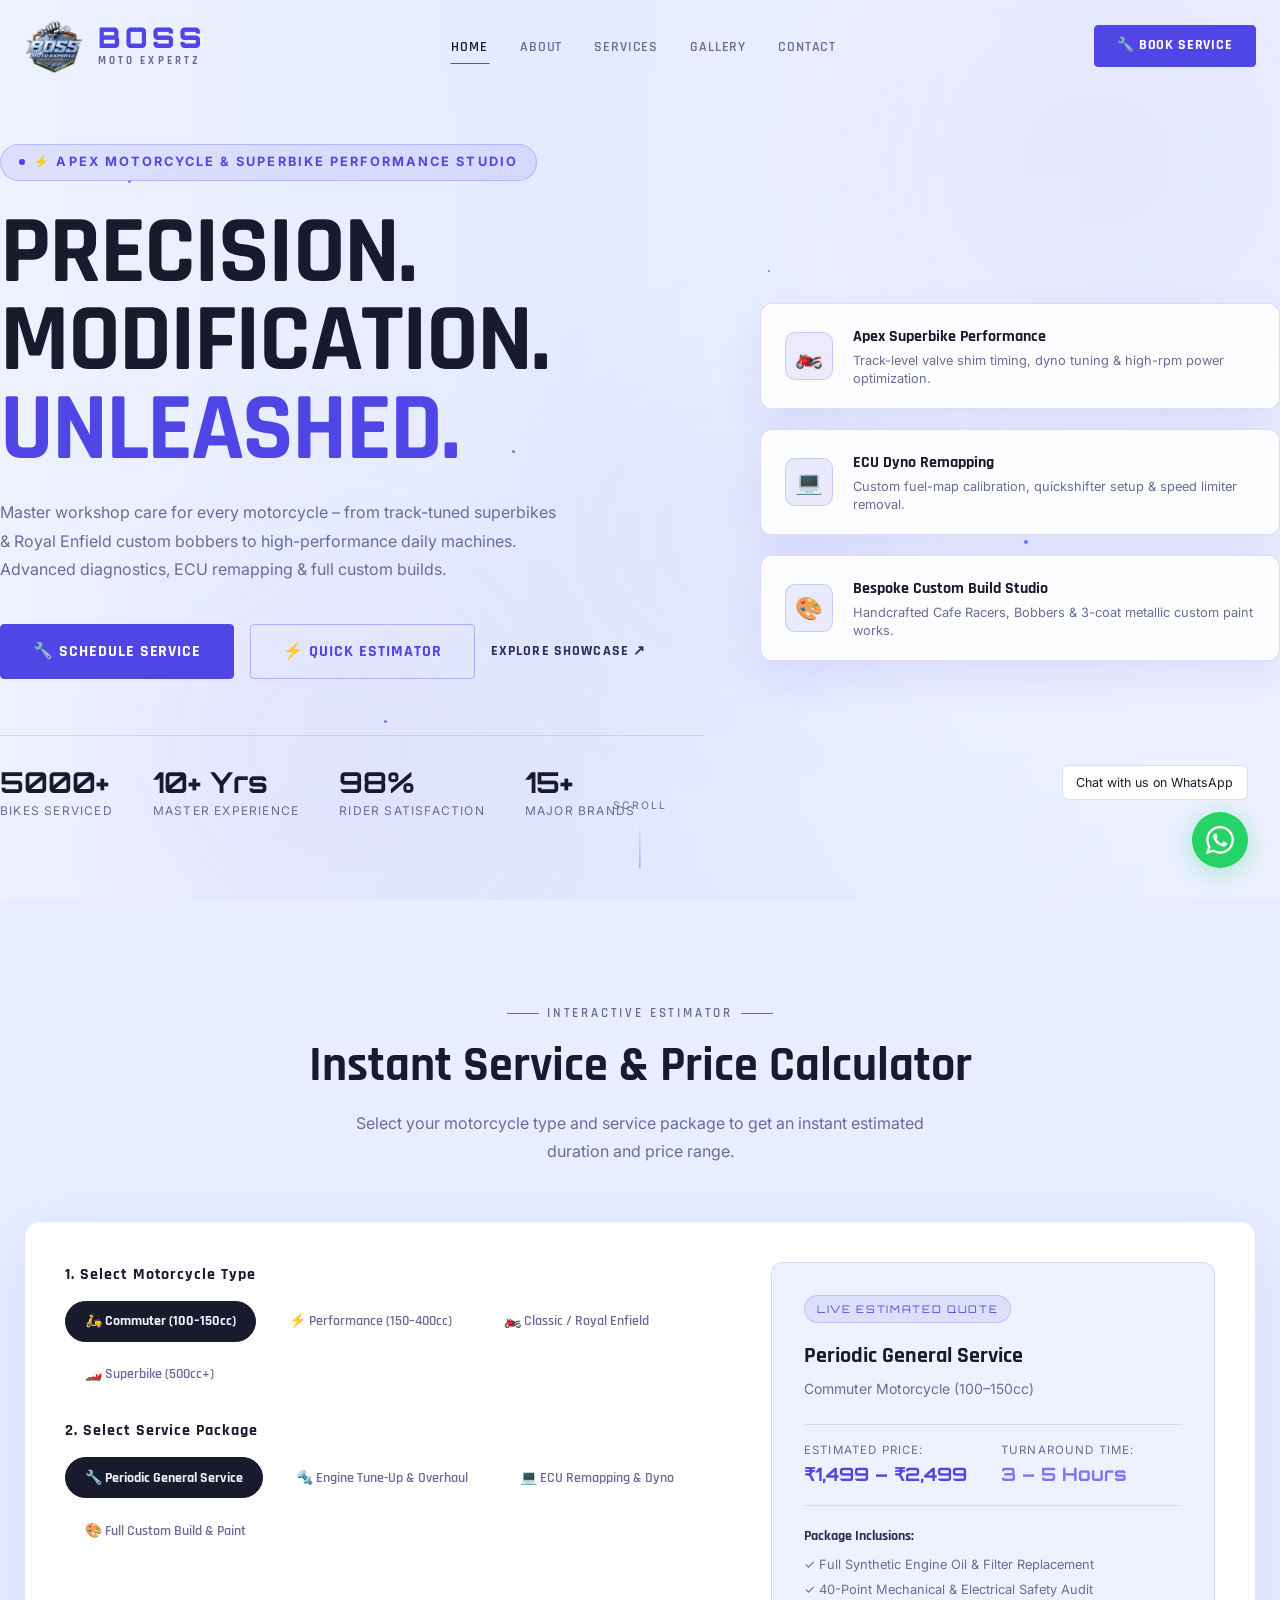
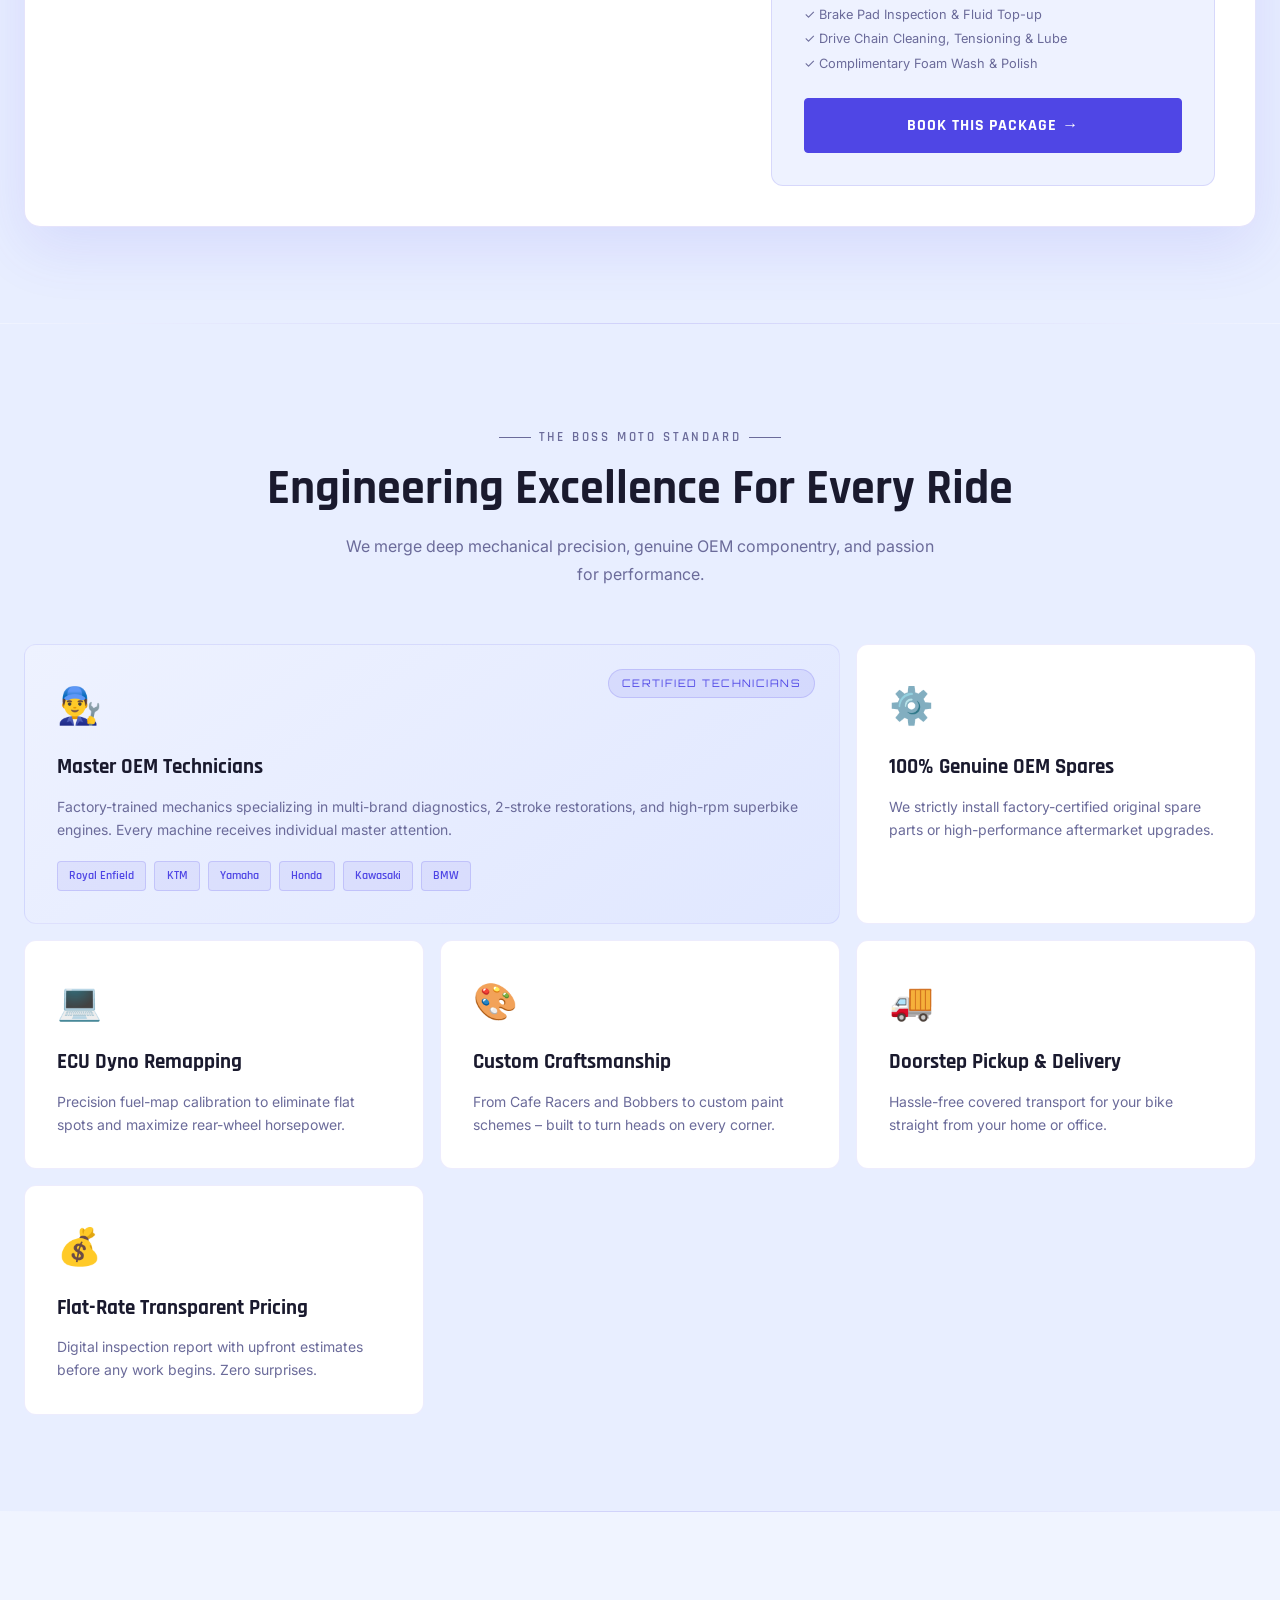
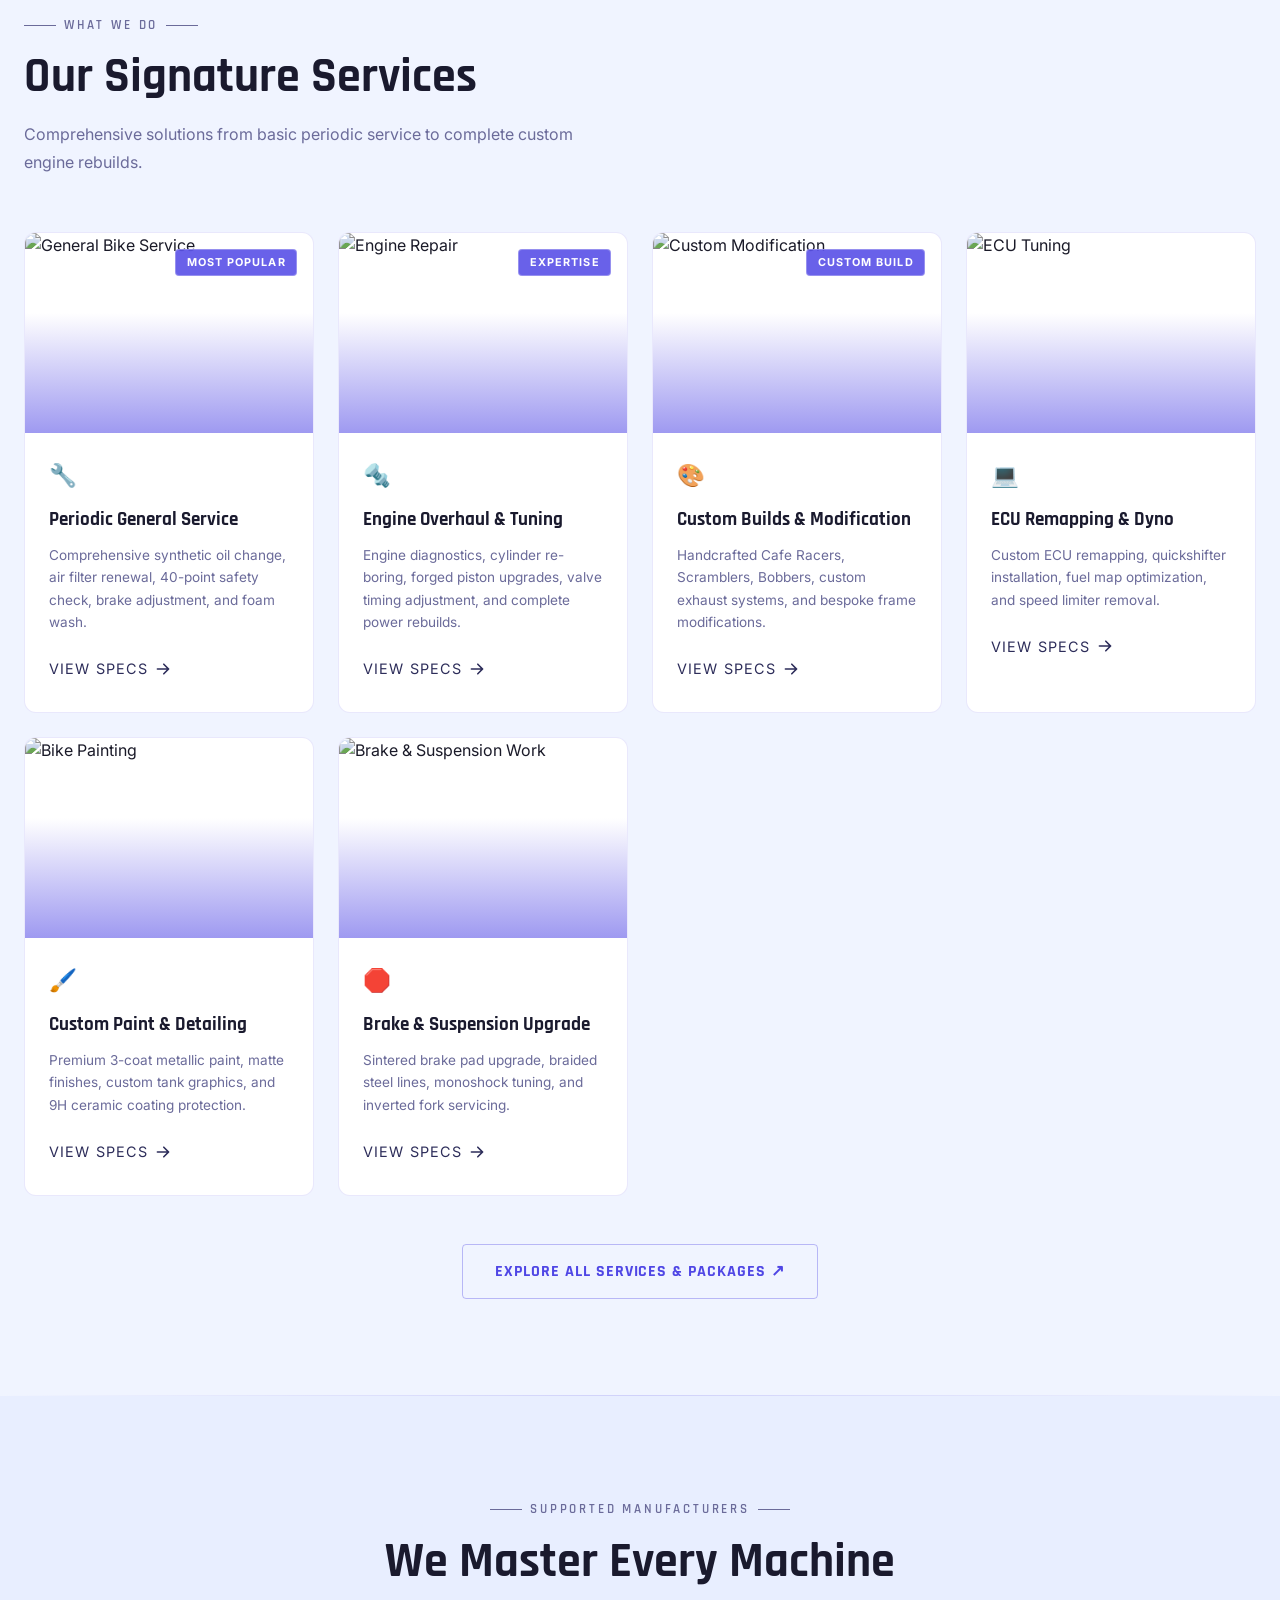
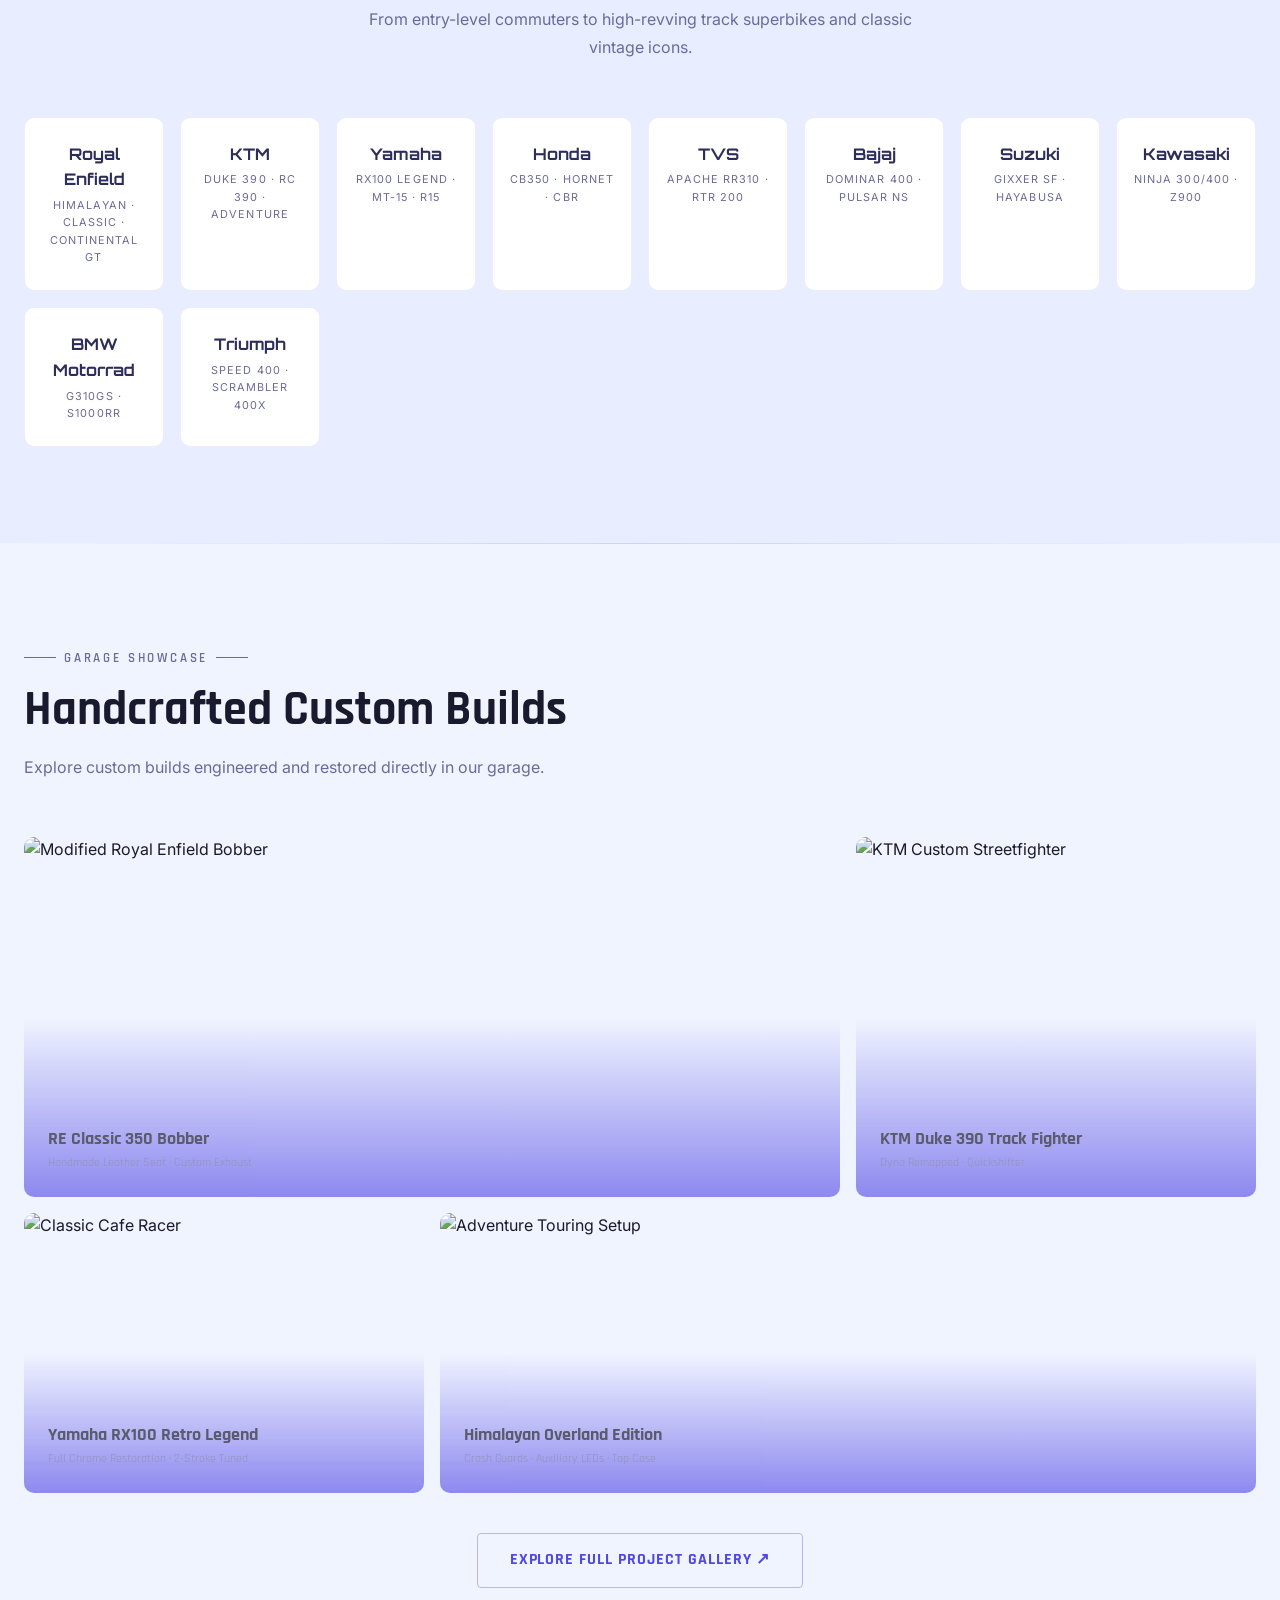
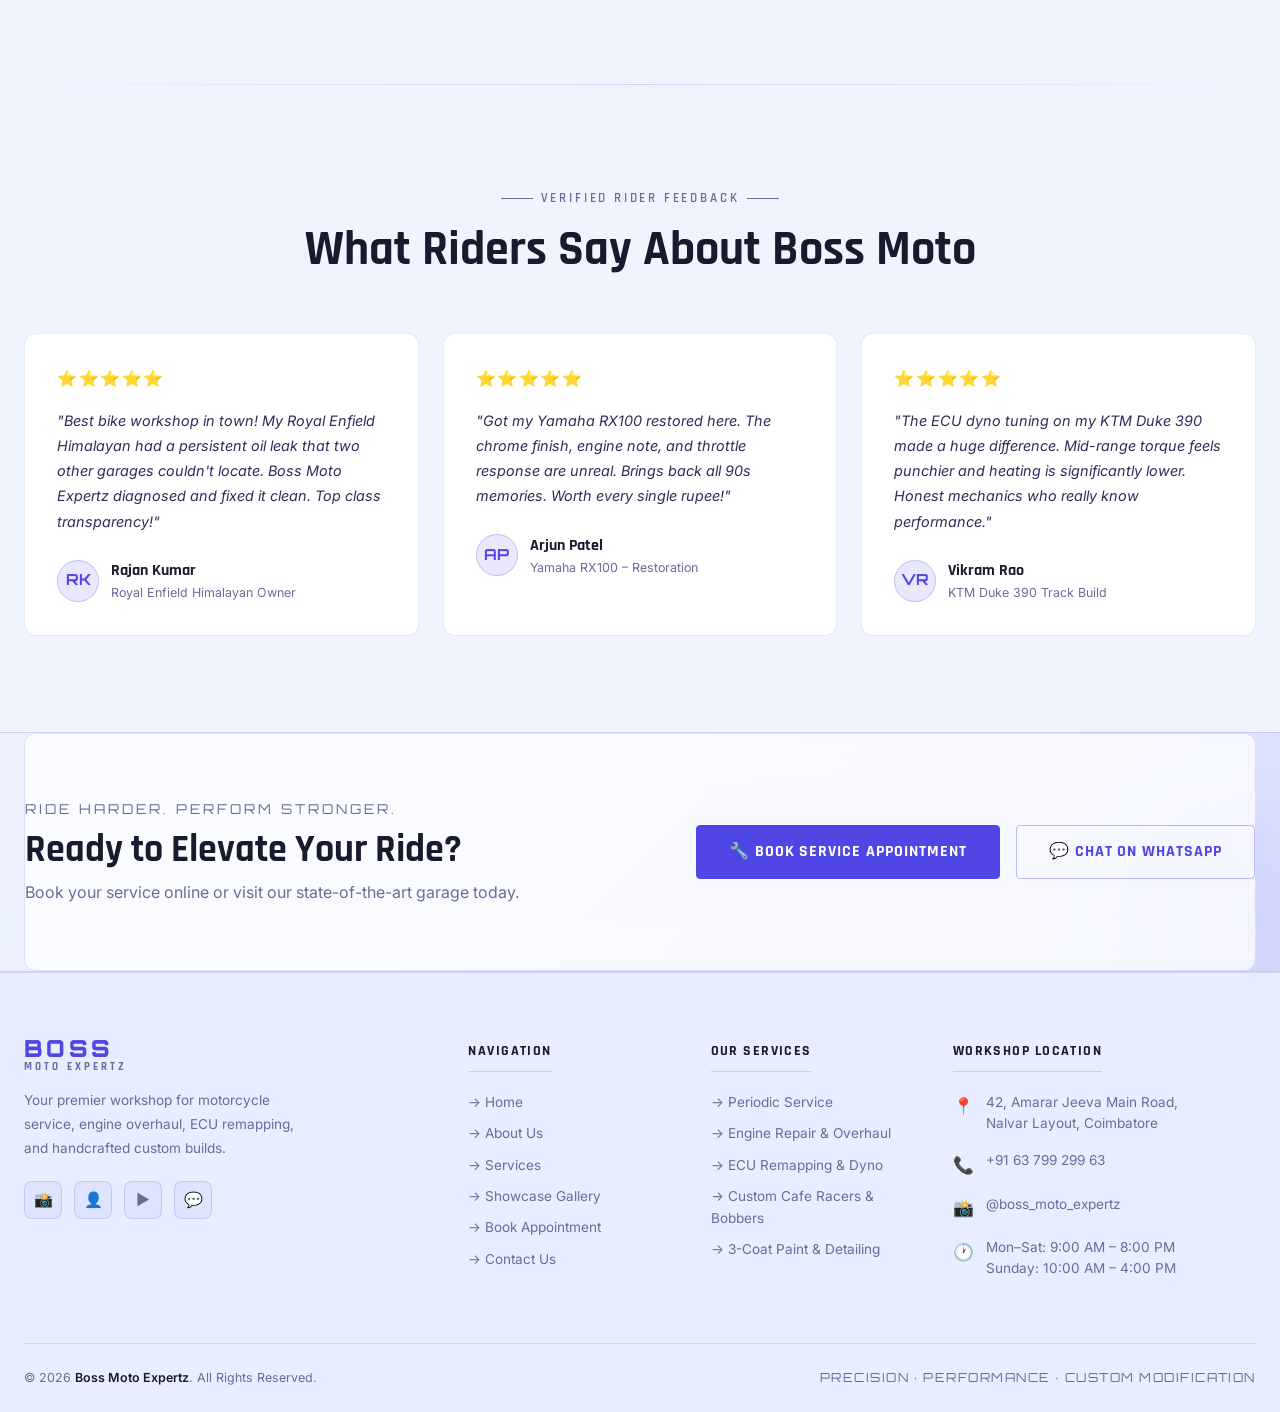
==== index.html @ 9138e8d2 "Initial commit" ====
<!DOCTYPE html>
<html lang="en">
<head>
  <meta charset="UTF-8" />
  <meta name="viewport" content="width=device-width, initial-scale=1.0" />
  <title>Boss Moto Expertz | Service · Repair · Modify – Superbike & Motorcycle Studio</title>
  <meta name="description" content="Boss Moto Expertz – Premium motorcycle and superbike performance studio. Expert mechanics for Royal Enfield, KTM, Yamaha RX100, Honda, TVS, Bajaj, Suzuki, BMW & more. General service, engine overhaul, custom modifications & ECU remapping." />
  <meta name="keywords" content="motorcycle service, bike repair, Royal Enfield service, KTM service, Yamaha RX100 restoration, custom modification, performance upgrade, ECU tuning, Boss Moto Expertz" />
  <meta property="og:title" content="Boss Moto Expertz | Service · Repair · Modify" />
  <meta property="og:description" content="Precision engineering and custom modifications for every motorcycle." />
  <meta property="og:type" content="website" />
  <link rel="icon" href="assets/logo.png" type="image/png" />
  <link rel="stylesheet" href="css/style.css" />
</head>
<body>

  <!-- ═══════════════════ NAVBAR ═══════════════════ -->
  <nav class="navbar" id="navbar" role="navigation" aria-label="Main Navigation">
    <div class="container">
      <a href="index.html" class="nav-logo" aria-label="Boss Moto Expertz Home">
        <img src="assets/logo.png" alt="Boss Moto Expertz Logo" onerror="this.style.display='none'" />
        <div class="nav-brand">
          <span class="brand-boss">BOSS</span>
          <span class="brand-sub">MOTO EXPERTZ</span>
        </div>
      </a>

      <ul class="nav-links" role="list">
        <li><a href="index.html" class="nav-link active">Home</a></li>
        <li><a href="about.html" class="nav-link">About</a></li>
        <li><a href="services.html" class="nav-link">Services</a></li>
        <li><a href="gallery.html" class="nav-link">Gallery</a></li>
        <li><a href="contact.html" class="nav-link">Contact</a></li>
      </ul>

      <a href="booking.html" class="btn btn-primary btn-sm nav-cta" id="navBookBtn">
        🔧 Book Service
      </a>

      <button class="nav-toggle" id="navToggle" aria-label="Toggle Menu" aria-expanded="false">
        <span></span><span></span><span></span>
      </button>
    </div>
  </nav>

  <!-- Mobile Menu -->
  <div class="mobile-menu" id="mobileMenu" role="dialog" aria-label="Mobile Navigation">
    <a href="index.html" class="nav-link active">Home</a>
    <a href="about.html" class="nav-link">About</a>
    <a href="services.html" class="nav-link">Services</a>
    <a href="gallery.html" class="nav-link">Gallery</a>
    <a href="contact.html" class="nav-link">Contact</a>
    <a href="booking.html" class="btn btn-primary">🔧 Book Service</a>
  </div>

  <!-- ═══════════════════ HERO SECTION ═══════════════════ -->
  <section class="hero" id="hero" aria-label="Hero Section">
    <!-- Cinematic Full-Bleed Modern Superbike Background -->
    <div class="hero-bg" style="background-image: url('https://images.unsplash.com/photo-1568772585407-9361f9bf3a87?w=1600&q=85');"></div>

    <!-- Animated Particle Orbs & Ambient Grid -->
    <div class="hero-animated-bg">
      <div class="orb orb-1"></div>
      <div class="orb orb-2"></div>
      <div class="orb orb-3"></div>
      <div class="wireframe-grid"></div>
      <div class="particle particle-1"></div>
      <div class="particle particle-2"></div>
      <div class="particle particle-3"></div>
      <div class="particle particle-4"></div>
      <div class="particle particle-5"></div>
    </div>
    <div class="hero-overlay"></div>

    <div class="container hero-content-grid">
      <!-- Left Column: High Impact Typography & CTAs -->
      <div class="hero-content">

        <div class="hero-tag">
          <span class="dot"></span>
          ⚡ APEX MOTORCYCLE & SUPERBIKE PERFORMANCE STUDIO
        </div>

        <h1 class="hero-title hero-title-large">
          <span class="hero-word word-build">PRECISION.</span>
          <span class="hero-word word-modify">MODIFICATION.</span>
          <span class="hero-word word-elevate accent">UNLEASHED.</span>
        </h1>

        <p class="hero-sub">
          Master workshop care for every motorcycle – from track-tuned superbikes & Royal Enfield custom bobbers to high-performance daily machines. Advanced diagnostics, ECU remapping & full custom builds.
        </p>

        <div class="hero-actions">
          <a href="booking.html" class="btn btn-primary" id="heroBookBtn">
            🔧 Schedule Service
          </a>
          <a href="#quick-estimator" class="btn btn-outline" id="heroEstimatorBtn">
            ⚡ Quick Estimator
          </a>
          <a href="gallery.html" class="btn btn-ghost" id="heroServicesBtn">
            Explore Showcase ↗
          </a>
        </div>

        <div class="hero-stats">
          <div class="hero-stat">
            <div class="num" data-count="5000" data-suffix="+">0+</div>
            <div class="label">Bikes Serviced</div>
          </div>
          <div class="hero-stat">
            <div class="num" data-count="10" data-suffix="+ Yrs">0+ Yrs</div>
            <div class="label">Master Experience</div>
          </div>
          <div class="hero-stat">
            <div class="num" data-count="98" data-suffix="%">0%</div>
            <div class="label">Rider Satisfaction</div>
          </div>
          <div class="hero-stat">
            <div class="num" data-count="15" data-suffix="+">0+</div>
            <div class="label">Major Brands</div>
          </div>
        </div>
      </div>

      <!-- Right Column: Modern Superbike Telemetry & Spec Cards -->
      <div class="hero-telemetry-panel">
        <div class="telemetry-card">
          <div class="telemetry-icon">🏍️</div>
          <div class="telemetry-info">
            <h4>Apex Superbike Performance</h4>
            <p>Track-level valve shim timing, dyno tuning & high-rpm power optimization.</p>
          </div>
        </div>

        <div class="telemetry-card">
          <div class="telemetry-icon">💻</div>
          <div class="telemetry-info">
            <h4>ECU Dyno Remapping</h4>
            <p>Custom fuel-map calibration, quickshifter setup & speed limiter removal.</p>
          </div>
        </div>

        <div class="telemetry-card">
          <div class="telemetry-icon">🎨</div>
          <div class="telemetry-info">
            <h4>Bespoke Custom Build Studio</h4>
            <p>Handcrafted Cafe Racers, Bobbers & 3-coat metallic custom paint works.</p>
          </div>
        </div>
      </div>
    </div>

    <div class="hero-scroll" aria-hidden="true">
      <div class="text">Scroll</div>
      <div class="line"></div>
    </div>
  </section>

  <!-- ═══════════════════ INTERACTIVE SERVICE ESTIMATOR ═══════════════════ -->
  <section class="estimator-section section-py" id="quick-estimator" aria-labelledby="estimatorTitle">
    <div class="container">
      <div class="section-header text-center reveal">
        <div class="section-label">Interactive Estimator</div>
        <h2 class="section-title" id="estimatorTitle">Instant Service & Price Calculator</h2>
        <p class="section-subtitle" style="margin: 0 auto;">Select your motorcycle type and service package to get an instant estimated duration and price range.</p>
      </div>

      <div class="estimator-box glass-card reveal">
        <div class="estimator-grid">
          <!-- Selection Column -->
          <div class="estimator-controls">
            <div class="control-group">
              <label class="control-label">1. Select Motorcycle Type</label>
              <div class="pill-group" id="bikeCategoryGroup">
                <button type="button" class="pill-btn active" data-category="commuter">🛵 Commuter (100–150cc)</button>
                <button type="button" class="pill-btn" data-category="performance">⚡ Performance (150–400cc)</button>
                <button type="button" class="pill-btn" data-category="classic">🏍️ Classic / Royal Enfield</button>
                <button type="button" class="pill-btn" data-category="superbike">🏎️ Superbike (500cc+)</button>
              </div>
            </div>

            <div class="control-group" style="margin-top: 1.5rem;">
              <label class="control-label">2. Select Service Package</label>
              <div class="pill-group" id="servicePackageGroup">
                <button type="button" class="pill-btn active" data-package="general">🔧 Periodic General Service</button>
                <button type="button" class="pill-btn" data-package="engine">🔩 Engine Tune-Up & Overhaul</button>
                <button type="button" class="pill-btn" data-package="ecu">💻 ECU Remapping & Dyno</button>
                <button type="button" class="pill-btn" data-package="custom">🎨 Full Custom Build & Paint</button>
              </div>
            </div>
          </div>

          <!-- Live Summary Card Column -->
          <div class="estimator-summary glass-card">
            <div class="summary-badge">Live Estimated Quote</div>
            <h3 class="summary-title" id="estPackageTitle">Periodic General Service</h3>
            <div class="summary-bike" id="estBikeTitle">Commuter Motorcycle (100-150cc)</div>

            <div class="summary-metrics">
              <div class="metric-item">
                <span class="metric-label">Estimated Price:</span>
                <span class="metric-value price" id="estPriceRange">₹1,499 – ₹2,499</span>
              </div>
              <div class="metric-item">
                <span class="metric-label">Turnaround Time:</span>
                <span class="metric-value time" id="estTime">3 – 5 Hours</span>
              </div>
            </div>

            <div class="summary-checklist">
              <div class="checklist-title">Package Inclusions:</div>
              <ul id="estChecklist">
                <li>✓ Full Synthetic Oil Change & Filter Replacement</li>
                <li>✓ 40-Point Electronic & Mechanical Diagnostic Check</li>
                <li>✓ Brake Pad Inspection & Hydraulic Fluid Top-Up</li>
                <li>✓ Drive Chain Cleaning, Tensioning & Lube</li>
                <li>✓ Complimentary Foam Wash & Polish</li>
              </ul>
            </div>

            <a href="booking.html" class="btn btn-primary btn-block" id="estBookBtn" style="margin-top:1.5rem;">
              Book This Package →
            </a>
          </div>
        </div>
      </div>
    </div>
  </section>

  <div class="section-divider"></div>

  <!-- ═══════════════════ BENTO GRID: WHY CHOOSE US ═══════════════════ -->
  <section class="why-section section-py" id="why-choose-us" aria-labelledby="whyTitle">
    <div class="container">
      <div class="section-header text-center reveal">
        <div class="section-label">The Boss Moto Standard</div>
        <h2 class="section-title" id="whyTitle">Engineering Excellence For Every Ride</h2>
        <p class="section-subtitle" style="margin: 0 auto;">We merge deep mechanical precision, genuine OEM componentry, and passion for performance.</p>
      </div>

      <div class="bento-grid">
        <!-- Bento Item 1: Large Featured Card -->
        <div class="bento-card bento-lg glass-card reveal">
          <div class="bento-badge">Certified Technicians</div>
          <div class="bento-icon">👨‍🔧</div>
          <h3>Master OEM Technicians</h3>
          <p>Factory-trained mechanics specializing in multi-brand diagnostics, 2-stroke restorations, and high-rpm superbike engines. Every machine receives individual master attention.</p>
          <div class="bento-brand-tags">
            <span class="brand-tag">Royal Enfield</span>
            <span class="brand-tag">KTM</span>
            <span class="brand-tag">Yamaha</span>
            <span class="brand-tag">Honda</span>
            <span class="brand-tag">Kawasaki</span>
            <span class="brand-tag">BMW</span>
          </div>
        </div>

        <!-- Bento Item 2 -->
        <div class="bento-card glass-card reveal reveal-delay-1">
          <div class="bento-icon">⚙️</div>
          <h3>100% Genuine OEM Spares</h3>
          <p>We strictly install factory-certified original spare parts or high-performance aftermarket upgrades.</p>
        </div>

        <!-- Bento Item 3 -->
        <div class="bento-card glass-card reveal reveal-delay-2">
          <div class="bento-icon">💻</div>
          <h3>ECU Dyno Remapping</h3>
          <p>Precision fuel-map calibration to eliminate flat spots and maximize rear-wheel horsepower.</p>
        </div>

        <!-- Bento Item 4 -->
        <div class="bento-card glass-card reveal reveal-delay-3">
          <div class="bento-icon">🎨</div>
          <h3>Custom Craftsmanship</h3>
          <p>From Cafe Racers and Bobbers to custom paint schemes – built to turn heads on every corner.</p>
        </div>

        <!-- Bento Item 5 -->
        <div class="bento-card glass-card reveal reveal-delay-4">
          <div class="bento-icon">🚚</div>
          <h3>Doorstep Pickup & Delivery</h3>
          <p>Hassle-free covered transport for your bike straight from your home or office.</p>
        </div>

        <!-- Bento Item 6 -->
        <div class="bento-card glass-card reveal reveal-delay-5">
          <div class="bento-icon">💰</div>
          <h3>Flat-Rate Transparent Pricing</h3>
          <p>Digital inspection report with upfront estimates before any work begins. Zero surprises.</p>
        </div>
      </div>
    </div>
  </section>

  <div class="section-divider"></div>

  <!-- ═══════════════════ SERVICES ═══════════════════ -->
  <section class="services-section section-py" id="services" aria-labelledby="servicesTitle">
    <div class="container">
      <div class="section-header reveal">
        <div class="section-label">What We Do</div>
        <h2 class="section-title" id="servicesTitle">Our Signature Services</h2>
        <p class="section-subtitle">Comprehensive solutions from basic periodic service to complete custom engine rebuilds.</p>
      </div>

      <div class="services-grid">

        <article class="service-card reveal reveal-delay-1">
          <div class="service-img">
            <img src="https://images.unsplash.com/photo-1615172282427-9a57ef2d142e?w=600&q=75" alt="General Bike Service" loading="lazy" />
            <div class="service-img-overlay"></div>
            <span class="service-badge">Most Popular</span>
          </div>
          <div class="service-body">
            <div class="icon">🔧</div>
            <h3>Periodic General Service</h3>
            <p>Comprehensive synthetic oil change, air filter renewal, 40-point safety check, brake adjustment, and foam wash.</p>
            <a href="services.html#maintenance" class="btn-ghost">View Specs <svg xmlns="http://www.w3.org/2000/svg" viewBox="0 0 20 20" fill="currentColor" width="16"><path fill-rule="evenodd" d="M10.293 3.293a1 1 0 011.414 0l6 6a1 1 0 010 1.414l-6 6a1 1 0 01-1.414-1.414L14.586 11H3a1 1 0 110-2h11.586l-4.293-4.293a1 1 0 010-1.414z" clip-rule="evenodd" /></svg></a>
          </div>
        </article>

        <article class="service-card reveal reveal-delay-2">
          <div class="service-img">
            <img src="https://images.unsplash.com/photo-1609630875171-b1321377ee65?w=600&q=75" alt="Engine Repair" loading="lazy" />
            <div class="service-img-overlay"></div>
            <span class="service-badge accent">Expertise</span>
          </div>
          <div class="service-body">
            <div class="icon">🔩</div>
            <h3>Engine Overhaul & Tuning</h3>
            <p>Engine diagnostics, cylinder re-boring, forged piston upgrades, valve timing adjustment, and complete power rebuilds.</p>
            <a href="services.html#repairs" class="btn-ghost">View Specs <svg xmlns="http://www.w3.org/2000/svg" viewBox="0 0 20 20" fill="currentColor" width="16"><path fill-rule="evenodd" d="M10.293 3.293a1 1 0 011.414 0l6 6a1 1 0 010 1.414l-6 6a1 1 0 01-1.414-1.414L14.586 11H3a1 1 0 110-2h11.586l-4.293-4.293a1 1 0 010-1.414z" clip-rule="evenodd" /></svg></a>
          </div>
        </article>

        <article class="service-card reveal reveal-delay-3">
          <div class="service-img">
            <img src="https://images.unsplash.com/photo-1558618666-fcd25c85cd64?w=600&q=75" alt="Custom Modification" loading="lazy" />
            <div class="service-img-overlay"></div>
            <span class="service-badge highlight">Custom Build</span>
          </div>
          <div class="service-body">
            <div class="icon">🎨</div>
            <h3>Custom Builds & Modification</h3>
            <p>Handcrafted Cafe Racers, Scramblers, Bobbers, custom exhaust systems, and bespoke frame modifications.</p>
            <a href="services.html#modifications" class="btn-ghost">View Specs <svg xmlns="http://www.w3.org/2000/svg" viewBox="0 0 20 20" fill="currentColor" width="16"><path fill-rule="evenodd" d="M10.293 3.293a1 1 0 011.414 0l6 6a1 1 0 010 1.414l-6 6a1 1 0 01-1.414-1.414L14.586 11H3a1 1 0 110-2h11.586l-4.293-4.293a1 1 0 010-1.414z" clip-rule="evenodd" /></svg></a>
          </div>
        </article>

        <article class="service-card reveal reveal-delay-4">
          <div class="service-img">
            <img src="https://images.unsplash.com/photo-1580311272855-8bab3b53f6c2?w=600&q=75" alt="ECU Tuning" loading="lazy" />
            <div class="service-img-overlay"></div>
          </div>
          <div class="service-body">
            <div class="icon">💻</div>
            <h3>ECU Remapping & Dyno</h3>
            <p>Custom ECU remapping, quickshifter installation, fuel map optimization, and speed limiter removal.</p>
            <a href="services.html#performance" class="btn-ghost">View Specs <svg xmlns="http://www.w3.org/2000/svg" viewBox="0 0 20 20" fill="currentColor" width="16"><path fill-rule="evenodd" d="M10.293 3.293a1 1 0 011.414 0l6 6a1 1 0 010 1.414l-6 6a1 1 0 01-1.414-1.414L14.586 11H3a1 1 0 110-2h11.586l-4.293-4.293a1 1 0 010-1.414z" clip-rule="evenodd" /></svg></a>
          </div>
        </article>

        <article class="service-card reveal reveal-delay-5">
          <div class="service-img">
            <img src="https://images.unsplash.com/photo-1564013799919-ab600027ffc6?w=600&q=75" alt="Bike Painting" loading="lazy" />
            <div class="service-img-overlay"></div>
          </div>
          <div class="service-body">
            <div class="icon">🖌️</div>
            <h3>Custom Paint & Detailing</h3>
            <p>Premium 3-coat metallic paint, matte finishes, custom tank graphics, and 9H ceramic coating protection.</p>
            <a href="services.html#modifications" class="btn-ghost">View Specs <svg xmlns="http://www.w3.org/2000/svg" viewBox="0 0 20 20" fill="currentColor" width="16"><path fill-rule="evenodd" d="M10.293 3.293a1 1 0 011.414 0l6 6a1 1 0 010 1.414l-6 6a1 1 0 01-1.414-1.414L14.586 11H3a1 1 0 110-2h11.586l-4.293-4.293a1 1 0 010-1.414z" clip-rule="evenodd" /></svg></a>
          </div>
        </article>

        <article class="service-card reveal reveal-delay-6">
          <div class="service-img">
            <img src="https://images.unsplash.com/photo-1558618047-3c8c76ca7d13?w=600&q=75" alt="Brake & Suspension Work" loading="lazy" />
            <div class="service-img-overlay"></div>
          </div>
          <div class="service-body">
            <div class="icon">🛑</div>
            <h3>Brake & Suspension Upgrade</h3>
            <p>Sintered brake pad upgrade, braided steel lines, monoshock tuning, and inverted fork servicing.</p>
            <a href="services.html#repairs" class="btn-ghost">View Specs <svg xmlns="http://www.w3.org/2000/svg" viewBox="0 0 20 20" fill="currentColor" width="16"><path fill-rule="evenodd" d="M10.293 3.293a1 1 0 011.414 0l6 6a1 1 0 010 1.414l-6 6a1 1 0 01-1.414-1.414L14.586 11H3a1 1 0 110-2h11.586l-4.293-4.293a1 1 0 010-1.414z" clip-rule="evenodd" /></svg></a>
          </div>
        </article>

      </div>

      <div class="text-center" style="margin-top:3rem;">
        <a href="services.html" class="btn btn-outline">Explore All Services & Packages ↗</a>
      </div>
    </div>
  </section>

  <div class="section-divider"></div>

  <!-- ═══════════════════ BRANDS ═══════════════════ -->
  <section class="brands-section section-py" id="brands" aria-labelledby="brandsTitle">
    <div class="container">
      <div class="section-header text-center reveal">
        <div class="section-label">Supported Manufacturers</div>
        <h2 class="section-title" id="brandsTitle">We Master Every Machine</h2>
        <p class="section-subtitle" style="margin:0 auto;">From entry-level commuters to high-revving track superbikes and classic vintage icons.</p>
      </div>

      <div class="brands-grid">
        <div class="brand-card reveal reveal-delay-1"><div class="brand-logo-placeholder">Royal Enfield</div><div class="brand-subtitle">Himalayan · Classic · Continental GT</div></div>
        <div class="brand-card reveal reveal-delay-2"><div class="brand-logo-placeholder">KTM</div><div class="brand-subtitle">Duke 390 · RC 390 · Adventure</div></div>
        <div class="brand-card reveal reveal-delay-3"><div class="brand-logo-placeholder">Yamaha</div><div class="brand-subtitle">RX100 Legend · MT-15 · R15</div></div>
        <div class="brand-card reveal reveal-delay-4"><div class="brand-logo-placeholder">Honda</div><div class="brand-subtitle">CB350 · Hornet · CBR</div></div>
        <div class="brand-card reveal reveal-delay-5"><div class="brand-logo-placeholder">TVS</div><div class="brand-subtitle">Apache RR310 · RTR 200</div></div>
        <div class="brand-card reveal reveal-delay-6"><div class="brand-logo-placeholder">Bajaj</div><div class="brand-subtitle">Dominar 400 · Pulsar NS</div></div>
        <div class="brand-card reveal reveal-delay-1"><div class="brand-logo-placeholder">Suzuki</div><div class="brand-subtitle">Gixxer SF · Hayabusa</div></div>
        <div class="brand-card reveal reveal-delay-2"><div class="brand-logo-placeholder">Kawasaki</div><div class="brand-subtitle">Ninja 300/400 · Z900</div></div>
        <div class="brand-card reveal reveal-delay-3"><div class="brand-logo-placeholder">BMW Motorrad</div><div class="brand-subtitle">G310GS · S1000RR</div></div>
        <div class="brand-card reveal reveal-delay-4"><div class="brand-logo-placeholder">Triumph</div><div class="brand-subtitle">Speed 400 · Scrambler 400X</div></div>
      </div>
    </div>
  </section>

  <div class="section-divider"></div>

  <!-- ═══════════════════ MODIFICATION SHOWCASE ═══════════════════ -->
  <section class="showcase-section section-py" id="showcase" aria-labelledby="showcaseTitle">
    <div class="container">
      <div class="section-header reveal">
        <div class="section-label">Garage Showcase</div>
        <h2 class="section-title" id="showcaseTitle">Handcrafted Custom Builds</h2>
        <p class="section-subtitle">Explore custom builds engineered and restored directly in our garage.</p>
      </div>

      <div class="showcase-grid">
        <div class="showcase-item reveal reveal-delay-1">
          <img src="https://images.unsplash.com/photo-1558618666-fcd25c85cd64?w=900&q=80" alt="Modified Royal Enfield Bobber" class="showcase-img" loading="lazy" />
          <div class="showcase-overlay">
            <div class="showcase-label">RE Classic 350 Bobber<span>Handmade Leather Seat · Custom Exhaust</span></div>
          </div>
        </div>
        <div class="showcase-item reveal reveal-delay-2">
          <img src="https://images.unsplash.com/photo-1568772585407-9361f9bf3a87?w=600&q=80" alt="KTM Custom Streetfighter" class="showcase-img" loading="lazy" />
          <div class="showcase-overlay">
            <div class="showcase-label">KTM Duke 390 Track Fighter<span>Dyno Remapped · Quickshifter</span></div>
          </div>
        </div>
        <div class="showcase-item reveal reveal-delay-3">
          <img src="https://images.unsplash.com/photo-1519681393784-d120267933ba?w=600&q=80" alt="Classic Cafe Racer" class="showcase-img" loading="lazy" />
          <div class="showcase-overlay">
            <div class="showcase-label">Yamaha RX100 Retro Legend<span>Full Chrome Restoration · 2-Stroke Tuned</span></div>
          </div>
        </div>
        <div class="showcase-item reveal reveal-delay-4">
          <img src="https://images.unsplash.com/photo-1558618047-3c8c76ca7d13?w=900&q=80" alt="Adventure Touring Setup" class="showcase-img" loading="lazy" />
          <div class="showcase-overlay">
            <div class="showcase-label">Himalayan Overland Edition<span>Crash Guards · Auxiliary LEDs · Top Case</span></div>
          </div>
        </div>
      </div>

      <div class="text-center" style="margin-top:2.5rem;">
        <a href="gallery.html" class="btn btn-outline">Explore Full Project Gallery ↗</a>
      </div>
    </div>
  </section>

  <div class="section-divider"></div>

  <!-- ═══════════════════ REVIEWS ═══════════════════ -->
  <section class="testimonials-section section-py" id="testimonials" aria-labelledby="testimonialsTitle">
    <div class="container">
      <div class="section-header text-center reveal">
        <div class="section-label">Verified Rider Feedback</div>
        <h2 class="section-title" id="testimonialsTitle">What Riders Say About Boss Moto</h2>
      </div>

      <div class="testimonials-grid">

        <article class="testimonial-card glass-card reveal reveal-delay-1">
          <div class="testimonial-stars">⭐⭐⭐⭐⭐</div>
          <p class="testimonial-text">"Best bike workshop in town! My Royal Enfield Himalayan had a persistent oil leak that two other garages couldn't locate. Boss Moto Expertz diagnosed and fixed it clean. Top class transparency!"</p>
          <div class="testimonial-author">
            <div class="author-avatar">RK</div>
            <div>
              <div class="author-name">Rajan Kumar</div>
              <div class="author-vehicle">Royal Enfield Himalayan Owner</div>
            </div>
          </div>
        </article>

        <article class="testimonial-card glass-card reveal reveal-delay-2">
          <div class="testimonial-stars">⭐⭐⭐⭐⭐</div>
          <p class="testimonial-text">"Got my Yamaha RX100 restored here. The chrome finish, engine note, and throttle response are unreal. Brings back all 90s memories. Worth every single rupee!"</p>
          <div class="testimonial-author">
            <div class="author-avatar">AP</div>
            <div>
              <div class="author-name">Arjun Patel</div>
              <div class="author-vehicle">Yamaha RX100 – Restoration</div>
            </div>
          </div>
        </article>

        <article class="testimonial-card glass-card reveal reveal-delay-3">
          <div class="testimonial-stars">⭐⭐⭐⭐⭐</div>
          <p class="testimonial-text">"The ECU dyno tuning on my KTM Duke 390 made a huge difference. Mid-range torque feels punchier and heating is significantly lower. Honest mechanics who really know performance."</p>
          <div class="testimonial-author">
            <div class="author-avatar">VR</div>
            <div>
              <div class="author-name">Vikram Rao</div>
              <div class="author-vehicle">KTM Duke 390 Track Build</div>
            </div>
          </div>
        </article>

      </div>
    </div>
  </section>

  <!-- ═══════════════════ CTA BANNER ═══════════════════ -->
  <section class="cta-section" id="cta" aria-label="Call to Action">
    <div class="container">
      <div class="cta-inner glass-card">
        <div class="cta-text reveal">
          <div class="tagline">Ride Harder. Perform Stronger.</div>
          <h2>Ready to Elevate Your Ride?</h2>
          <p style="color:var(--silver-dim); margin-top:0.5rem;">Book your service online or visit our state-of-the-art garage today.</p>
        </div>
        <div class="cta-actions reveal reveal-delay-2">
          <a href="booking.html" class="btn btn-primary" id="ctaBookBtn">🔧 Book Service Appointment</a>
          <a href="https://wa.me/916379929963" target="_blank" rel="noopener" class="btn btn-outline" id="ctaWhatsappBtn">💬 Chat on WhatsApp</a>
        </div>
      </div>
    </div>
  </section>

  <!-- ═══════════════════ FOOTER ═══════════════════ -->
  <footer role="contentinfo">
    <div class="container">
      <div class="footer-grid">

        <div class="footer-brand">
          <div class="nav-brand" style="margin-bottom:1rem;">
            <span class="brand-boss" style="font-size:1.4rem;">BOSS</span>
            <span class="brand-sub">MOTO EXPERTZ</span>
          </div>
          <p>Your premier workshop for motorcycle service, engine overhaul, ECU remapping, and handcrafted custom builds.</p>
          <div class="footer-social">
            <a href="https://www.instagram.com/boss_moto_expertz" target="_blank" rel="noopener" class="social-link" aria-label="Instagram">📸</a>
            <a href="https://www.facebook.com/Bossmotoexpertz" target="_blank" rel="noopener" class="social-link" aria-label="Facebook">👤</a>
            <a href="https://www.youtube.com/@Bossmotoexpertz" target="_blank" rel="noopener" class="social-link" aria-label="YouTube">▶️</a>
            <a href="https://wa.me/916379929963" target="_blank" rel="noopener" class="social-link" aria-label="WhatsApp">💬</a>
          </div>
        </div>

        <div class="footer-col">
          <h4>Navigation</h4>
          <ul>
            <li><a href="index.html">→ Home</a></li>
            <li><a href="about.html">→ About Us</a></li>
            <li><a href="services.html">→ Services</a></li>
            <li><a href="gallery.html">→ Showcase Gallery</a></li>
            <li><a href="booking.html">→ Book Appointment</a></li>
            <li><a href="contact.html">→ Contact Us</a></li>
          </ul>
        </div>

        <div class="footer-col">
          <h4>Our Services</h4>
          <ul>
            <li><a href="services.html#maintenance">→ Periodic Service</a></li>
            <li><a href="services.html#repairs">→ Engine Repair & Overhaul</a></li>
            <li><a href="services.html#performance">→ ECU Remapping & Dyno</a></li>
            <li><a href="services.html#modifications">→ Custom Cafe Racers & Bobbers</a></li>
            <li><a href="services.html#modifications">→ 3-Coat Paint & Detailing</a></li>
          </ul>
        </div>

        <div class="footer-col">
          <h4>Workshop Location</h4>
          <div class="footer-contact-item">
            <span class="icon">📍</span>
            <span>42, Amarar Jeeva Main Road,<br>Nalvar Layout, Coimbatore</span>
          </div>
          <div class="footer-contact-item">
            <span class="icon">📞</span>
            <a href="tel:+916379929963">+91 63 799 299 63</a>
          </div>
          <div class="footer-contact-item">
            <span class="icon">📸</span>
            <a href="https://www.instagram.com/boss_moto_expertz" target="_blank" rel="noopener">@boss_moto_expertz</a>
          </div>
          <div class="footer-contact-item">
            <span class="icon">🕐</span>
            <span>Mon–Sat: 9:00 AM – 8:00 PM<br>Sunday: 10:00 AM – 4:00 PM</span>
          </div>
        </div>

      </div>

      <div class="footer-bottom">
        <p>© 2026 <span class="tagline">Boss Moto Expertz</span>. All Rights Reserved.</p>
        <p class="footer-tagline">PRECISION · PERFORMANCE · CUSTOM MODIFICATION</p>
      </div>
    </div>
  </footer>

  <!-- ═══════════════════ FLOATING BUTTONS ═══════════════════ -->
  <div class="whatsapp-float" aria-label="WhatsApp Chat">
    <div class="whatsapp-tooltip">Chat with us on WhatsApp</div>
    <a href="https://wa.me/916379929963" target="_blank" rel="noopener noreferrer" class="whatsapp-btn" id="whatsappBtn" aria-label="Contact on WhatsApp">
      <svg viewBox="0 0 24 24" xmlns="http://www.w3.org/2000/svg">
        <path d="M17.472 14.382c-.297-.149-1.758-.867-2.03-.967-.273-.099-.471-.148-.67.15-.197.297-.767.966-.94 1.164-.173.199-.347.223-.644.075-.297-.15-1.255-.463-2.39-1.475-.883-.788-1.48-1.761-1.653-2.059-.173-.297-.018-.458.13-.606.134-.133.298-.347.446-.52.149-.174.198-.298.298-.497.099-.198.05-.371-.025-.52-.075-.149-.669-1.612-.916-2.207-.242-.579-.487-.5-.669-.51-.173-.008-.371-.01-.57-.01-.198 0-.52.074-.792.372-.272.297-1.04 1.016-1.04 2.479 0 1.462 1.065 2.875 1.213 3.074.149.198 2.096 3.2 5.077 4.487.709.306 1.262.489 1.694.625.712.227 1.36.195 1.871.118.571-.085 1.758-.719 2.006-1.413.248-.694.248-1.289.173-1.413-.074-.124-.272-.198-.57-.347m-5.421 7.403h-.004a9.87 9.87 0 01-5.031-1.378l-.361-.214-3.741.982.998-3.648-.235-.374a9.86 9.86 0 01-1.51-5.26c.001-5.45 4.436-9.884 9.888-9.884 2.64 0 5.122 1.03 6.988 2.898a9.825 9.825 0 012.893 6.994c-.003 5.45-4.437 9.884-9.885 9.884m8.413-18.297A11.815 11.815 0 0012.05 0C5.495 0 .16 5.335.157 11.892c0 2.096.547 4.142 1.588 5.945L.057 24l6.305-1.654a11.882 11.882 0 005.683 1.448h.005c6.554 0 11.89-5.335 11.893-11.893a11.821 11.821 0 00-3.48-8.413z"/>
      </svg>
    </a>
  </div>

  <button class="back-to-top" id="backToTop" aria-label="Back to top">↑</button>

  <script src="js/main.js"></script>
</body>
</html>
---- css/style.css ----
/* ============================================================
   BOSS MOTO EXPERTZ – Design System
   Bright & Vibrant Premium Light Theme
   ============================================================ */

@import url('https://fonts.googleapis.com/css2?family=Rajdhani:wght@400;500;600;700&family=Inter:wght@300;400;500;600;700&family=Orbitron:wght@400;700;900&display=swap');

/* ─── CSS Custom Properties ─────────────────────────────── */
:root {
  /* ── Bright Light Palette ── */
  --black: #F0F4FF;
  --black-soft: #E8EEFF;
  --black-card: #FFFFFF;
  --black-surface: #F5F7FF;
  --white: #1A1A2E;
  --white-dim: #3D3D6B;
  --silver: #2D2D5A;
  --silver-dim: #6B6B9A;
  --accent: #4F46E5;
  --accent-dim: #7C73FF;
  --accent-glow: rgba(79, 70, 229, 0.18);

  /* Glass – Bright */
  --glass-bg: rgba(255, 255, 255, 0.75);
  --glass-border: rgba(79, 70, 229, 0.15);
  --glass-blur: blur(20px);

  /* Typography */
  --font-brand: 'Orbitron', sans-serif;
  --font-heading: 'Rajdhani', sans-serif;
  --font-body: 'Inter', sans-serif;

  /* Spacing */
  --section-py: 6rem;
  --container-max: 1280px;

  /* Transitions */
  --t-fast: 0.2s ease;
  --t-mid: 0.4s ease;
  --t-slow: 0.7s cubic-bezier(0.22, 1, 0.36, 1);

  /* Gradients */
  --grad-hero: linear-gradient(135deg, #EEF2FF 0%, #E0E7FF 50%, #F0F4FF 100%);
  --grad-accent: linear-gradient(135deg, #4F46E5 0%, #7C3AED 100%);
  --grad-card: linear-gradient(145deg, #FFFFFF, #F0F4FF);
  --grad-section: linear-gradient(180deg, #F0F4FF 0%, #E8EEFF 100%);
}

/* ─── Reset & Base ───────────────────────────────────────── */
*,
*::before,
*::after {
  box-sizing: border-box;
  margin: 0;
  padding: 0;
}

html {
  scroll-behavior: smooth;
  font-size: 16px;
}

body {
  font-family: var(--font-body);
  background: var(--black);
  color: var(--white);
  overflow-x: hidden;
  line-height: 1.6;
}

img {
  max-width: 100%;
  height: auto;
  display: block;
}

a {
  text-decoration: none;
  color: inherit;
}

ul {
  list-style: none;
}

button {
  cursor: pointer;
  border: none;
  background: none;
  font-family: inherit;
}

input,
select,
textarea {
  font-family: inherit;
}

/* ─── Utility Classes ────────────────────────────────────── */
.container {
  max-width: var(--container-max);
  margin: 0 auto;
  padding: 0 1.5rem;
}

.section-py {
  padding: var(--section-py) 0;
}

.text-accent {
  color: var(--accent);
}

.text-silver {
  color: var(--silver);
}

.text-dim {
  color: var(--silver-dim);
}

.text-center {
  text-align: center;
}

.sr-only {
  position: absolute;
  width: 1px;
  height: 1px;
  padding: 0;
  margin: -1px;
  overflow: hidden;
  clip: rect(0, 0, 0, 0);
  border: 0;
}

/* ─── Typography ─────────────────────────────────────────── */
.section-label {
  display: inline-flex;
  align-items: center;
  gap: 0.5rem;
  font-family: var(--font-heading);
  font-size: 0.8rem;
  font-weight: 600;
  letter-spacing: 0.22em;
  text-transform: uppercase;
  color: var(--silver-dim);
  margin-bottom: 1rem;
}

.section-label::before,
.section-label::after {
  content: '';
  display: block;
  width: 2rem;
  height: 1px;
  background: var(--silver-dim);
}

.section-title {
  font-family: var(--font-heading);
  font-size: clamp(2rem, 4vw, 3rem);
  font-weight: 700;
  line-height: 1.1;
  color: var(--white);
  margin-bottom: 1rem;
}

.section-subtitle {
  font-size: 1rem;
  color: var(--silver-dim);
  max-width: 600px;
  line-height: 1.75;
}

.section-header {
  margin-bottom: 3.5rem;
}

/* ─── Buttons ────────────────────────────────────────────── */
.btn {
  display: inline-flex;
  align-items: center;
  gap: 0.5rem;
  padding: 0.85rem 2rem;
  font-family: var(--font-heading);
  font-size: 1rem;
  font-weight: 700;
  letter-spacing: 0.06em;
  text-transform: uppercase;
  border-radius: 4px;
  transition: all var(--t-mid);
  position: relative;
  overflow: hidden;
}

.btn-primary {
  background: var(--accent);
  color: #FFFFFF;
  border: 1.5px solid var(--accent);
}

.btn-primary:hover {
  background: var(--accent-dim);
  border-color: var(--accent-dim);
  color: #FFFFFF;
  transform: translateY(-2px);
  box-shadow: 0 8px 24px rgba(79, 70, 229, 0.35);
}

.btn-outline {
  border: 1.5px solid rgba(79, 70, 229, 0.35);
  color: var(--accent);
  background: transparent;
}

.btn-outline:hover {
  border-color: var(--accent);
  background: rgba(79, 70, 229, 0.08);
  transform: translateY(-2px);
}

.btn-ghost {
  color: var(--silver);
  padding: 0.5rem 0;
  font-size: 0.9rem;
  display: inline-flex;
  align-items: center;
  gap: 0.4rem;
  text-transform: uppercase;
  letter-spacing: 0.08em;
}

.btn-ghost svg {
  transition: transform var(--t-fast);
}

.btn-ghost:hover svg {
  transform: translateX(4px);
}

.btn-ghost:hover {
  color: var(--white);
}

.btn-sm {
  padding: 0.6rem 1.4rem;
  font-size: 0.85rem;
}

/* ─── Navigation ─────────────────────────────────────────── */
.navbar {
  position: fixed;
  top: 0;
  left: 0;
  right: 0;
  z-index: 1000;
  padding: 1rem 0;
  transition: all var(--t-mid);
}

.navbar.scrolled {
  background: rgba(240, 244, 255, 0.96);
  backdrop-filter: blur(24px);
  padding: 0.65rem 0;
  border-bottom: 1px solid rgba(79, 70, 229, 0.15);
  box-shadow: 0 4px 40px rgba(79, 70, 229, 0.12);
}

.navbar .container {
  display: flex;
  align-items: center;
  justify-content: space-between;
}

.nav-logo {
  display: flex;
  align-items: center;
  gap: 0.85rem;
}

.nav-logo img {
  height: 60px;
  width: auto;
  object-fit: contain;
  transition: transform var(--t-fast);
}

.nav-logo:hover img {
  transform: scale(1.05);
}

.nav-brand {
  display: flex;
  flex-direction: column;
  justify-content: center;
  line-height: 1;
}

.nav-brand .brand-boss {
  font-family: var(--font-brand);
  font-size: 1.7rem;
  font-weight: 900;
  letter-spacing: 0.15em;
  color: var(--accent);
  transform: scaleY(1.05);
}

.nav-brand .brand-sub {
  font-family: var(--font-heading);
  font-size: 0.7rem;
  font-weight: 700;
  letter-spacing: 0.28em;
  color: var(--silver-dim);
  text-transform: uppercase;
  margin-top: 3px;
}

.nav-links {
  display: flex;
  align-items: center;
  gap: 0.2rem;
}

.nav-link {
  font-family: var(--font-heading);
  font-size: 0.9rem;
  font-weight: 600;
  letter-spacing: 0.06em;
  text-transform: uppercase;
  color: var(--silver-dim);
  padding: 0.5rem 0.9rem;
  border-radius: 4px;
  transition: color var(--t-fast);
  position: relative;
}

.nav-link::after {
  content: '';
  position: absolute;
  bottom: 0;
  left: 50%;
  width: 0;
  height: 1px;
  background: var(--accent);
  transform: translateX(-50%);
  transition: width var(--t-mid);
}

.nav-link:hover,
.nav-link.active {
  color: var(--white);
}

.nav-link:hover::after,
.nav-link.active::after {
  width: 60%;
  background: var(--accent);
}

.nav-cta {
  margin-left: 0.75rem;
}

.nav-toggle {
  display: none;
  flex-direction: column;
  gap: 5px;
  padding: 0.5rem;
  cursor: pointer;
}

.nav-toggle span {
  display: block;
  width: 26px;
  height: 1.5px;
  background: var(--white);
  border-radius: 2px;
  transition: all var(--t-mid);
}

.nav-toggle.open span:nth-child(1) {
  transform: translateY(7px) rotate(45deg);
}

.nav-toggle.open span:nth-child(2) {
  opacity: 0;
}

.nav-toggle.open span:nth-child(3) {
  transform: translateY(-7px) rotate(-45deg);
}

/* ─── Mobile Nav ─────────────────────────────────────────── */
.mobile-menu {
  display: none;
  position: fixed;
  inset: 0;
  background: rgba(240, 244, 255, 0.98);
  backdrop-filter: blur(24px);
  z-index: 999;
  flex-direction: column;
  align-items: center;
  justify-content: center;
  gap: 1.5rem;
  opacity: 0;
  pointer-events: none;
  transition: opacity var(--t-mid);
}

.mobile-menu.open {
  display: flex;
  opacity: 1;
  pointer-events: all;
}

.mobile-menu .nav-link {
  font-size: 1.5rem;
  letter-spacing: 0.12em;
}

.mobile-menu .btn {
  margin-top: 1rem;
}

/* ─── Hero ───────────────────────────────────────────────── */
.hero {
  position: relative;
  min-height: 100vh;
  display: flex;
  align-items: center;
  overflow: hidden;
}

.hero-bg {
  position: absolute;
  inset: 0;
  background-size: cover;
  background-position: center 30%;
  transform: scale(1.04);
  transition: transform 10s ease;
  filter: grayscale(0%) brightness(0.75) contrast(1.05) saturate(1.2);
}

.hero-bg.loaded {
  transform: scale(1);
}

.hero-overlay {
  position: absolute;
  inset: 0;
  background:
    linear-gradient(90deg, rgba(238, 242, 255, 0.92) 0%, rgba(224, 231, 255, 0.75) 45%, rgba(240, 244, 255, 0.45) 75%, rgba(238, 242, 255, 0.85) 100%),
    linear-gradient(180deg, rgba(238, 242, 255, 0.65) 0%, transparent 40%, rgba(224, 231, 255, 0.90) 100%);
}

.hero-content-grid {
  position: relative;
  z-index: 2;
  display: grid;
  grid-template-columns: 1.15fr 0.85fr;
  gap: 3.5rem;
  align-items: center;
  padding: 8.5rem 0 4.5rem;
  width: 100%;
}

.hero-tag {
  display: inline-flex;
  align-items: center;
  gap: 0.5rem;
  background: rgba(79, 70, 229, 0.10);
  border: 1px solid rgba(79, 70, 229, 0.25);
  backdrop-filter: var(--glass-blur);
  padding: 0.45rem 1.15rem;
  border-radius: 100px;
  font-size: 0.8rem;
  font-weight: 700;
  letter-spacing: 0.16em;
  text-transform: uppercase;
  color: var(--accent);
  margin-bottom: 1.75rem;
}

.hero-tag .dot {
  width: 6px;
  height: 6px;
  border-radius: 50%;
  background: #4F46E5;
  animation: pulse 2s infinite;
}

@keyframes pulse {

  0%,
  100% {
    opacity: 1;
    transform: scale(1);
  }

  50% {
    opacity: 0.4;
    transform: scale(0.75);
  }
}

.hero-title-large {
  display: flex;
  flex-direction: column;
  font-size: clamp(3.4rem, 7.5vw, 6.4rem);
  line-height: 0.92;
  text-transform: uppercase;
  letter-spacing: -0.02em;
  margin-bottom: 1.5rem;
}

.hero-word {
  display: block;
  font-family: var(--font-heading);
  font-weight: 900;
  color: #1A1A2E;
  transition: transform 0.3s ease;
}

.hero-word:hover {
  transform: translateX(6px);
}

.hero-word.accent {
  color: var(--accent);
}

/* Right Side Telemetry Badges */
.hero-telemetry-panel {
  display: flex;
  flex-direction: column;
  gap: 1.25rem;
  position: relative;
  z-index: 3;
}

.telemetry-card {
  background: rgba(255, 255, 255, 0.88);
  border: 1px solid rgba(79, 70, 229, 0.18);
  backdrop-filter: blur(20px);
  padding: 1.25rem 1.5rem;
  border-radius: 12px;
  display: flex;
  align-items: center;
  gap: 1.25rem;
  box-shadow: 0 15px 40px rgba(79, 70, 229, 0.12);
  transition: all 0.35s ease;
  animation: floatCard 6s ease-in-out infinite alternate;
}

.telemetry-card:nth-child(2) {
  animation-delay: -2s;
}

.telemetry-card:nth-child(3) {
  animation-delay: -4s;
}

@keyframes floatCard {
  0% {
    transform: translateY(0px);
  }

  100% {
    transform: translateY(-8px);
  }
}

.telemetry-card:hover {
  border-color: rgba(79, 70, 229, 0.40);
  transform: translateY(-4px) scale(1.02);
  box-shadow: 0 20px 50px rgba(79, 70, 229, 0.20);
}

.telemetry-icon {
  width: 48px;
  height: 48px;
  border-radius: 10px;
  background: rgba(79, 70, 229, 0.10);
  border: 1px solid rgba(79, 70, 229, 0.20);
  display: flex;
  align-items: center;
  justify-content: center;
  font-size: 1.4rem;
  flex-shrink: 0;
}

.telemetry-info h4 {
  font-family: var(--font-heading);
  font-size: 1rem;
  font-weight: 700;
  color: var(--white);
  margin-bottom: 0.15rem;
}

.telemetry-info p {
  font-size: 0.8rem;
  color: var(--silver-dim);
  line-height: 1.4;
}

@media (max-width: 992px) {
  .hero-content-grid {
    grid-template-columns: 1fr;
    gap: 2.5rem;
  }

  .hero-telemetry-panel {
    flex-direction: row;
    flex-wrap: wrap;
  }

  .telemetry-card {
    flex: 1;
    min-width: 240px;
  }
}

/* Animated Orbs – Monochrome */
.hero-animated-bg {
  position: absolute;
  inset: 0;
  z-index: 1;
  overflow: hidden;
  pointer-events: none;
}

.orb {
  position: absolute;
  border-radius: 50%;
  filter: blur(80px);
  opacity: 0.3;
  animation: floatOrb 15s ease-in-out infinite alternate;
}

.orb-1 {
  width: 500px;
  height: 500px;
  background: rgba(79, 70, 229, 0.18);
  top: -10%;
  right: -5%;
  animation-duration: 20s;
}

.orb-2 {
  width: 400px;
  height: 400px;
  background: rgba(124, 58, 237, 0.14);
  bottom: -5%;
  left: 10%;
  animation-duration: 18s;
  animation-delay: -5s;
}

.orb-3 {
  width: 350px;
  height: 350px;
  background: rgba(99, 102, 241, 0.12);
  top: 40%;
  right: 30%;
  animation-duration: 22s;
  animation-delay: -8s;
}

.particle {
  position: absolute;
  width: 3px;
  height: 3px;
  background: rgba(79, 70, 229, 0.7);
  border-radius: 50%;
  animation: floatParticle 10s linear infinite;
}

.particle-1 {
  top: 20%;
  left: 10%;
  animation-duration: 12s;
}

.particle-2 {
  top: 60%;
  left: 80%;
  animation-duration: 15s;
  width: 4px;
  height: 4px;
  animation-delay: -2s;
}

.particle-3 {
  top: 80%;
  left: 30%;
  animation-duration: 10s;
}

.particle-4 {
  top: 30%;
  left: 60%;
  animation-duration: 18s;
  width: 2px;
  height: 2px;
  animation-delay: -7s;
}

.particle-5 {
  top: 50%;
  left: 40%;
  animation-duration: 14s;
}

@keyframes floatOrb {
  0% {
    transform: translate(0, 0) scale(1);
  }

  100% {
    transform: translate(-40px, 40px) scale(1.15);
  }
}

@keyframes floatParticle {
  0% {
    transform: translateY(100vh) scale(0);
    opacity: 0;
  }

  10% {
    opacity: 0.6;
    transform: translateY(80vh) scale(1);
  }

  90% {
    opacity: 0.6;
    transform: translateY(-10vh) scale(1);
  }

  100% {
    transform: translateY(-20vh) scale(0);
    opacity: 0;
  }
}

.hero-sub {
  font-size: 1rem;
  color: var(--silver-dim);
  max-width: 560px;
  line-height: 1.8;
  margin-bottom: 2.5rem;
}

.hero-actions {
  display: flex;
  gap: 1rem;
  flex-wrap: wrap;
  margin-bottom: 3.5rem;
}

.hero-stats {
  display: flex;
  gap: 2.5rem;
  flex-wrap: wrap;
  padding-top: 2rem;
  border-top: 1px solid rgba(79, 70, 229, 0.15);
}

.hero-stat .num {
  font-family: var(--font-brand);
  font-size: 1.8rem;
  font-weight: 700;
  color: var(--white);
  line-height: 1;
  margin-bottom: 0.25rem;
}

.hero-stat .label {
  font-size: 0.75rem;
  color: var(--silver-dim);
  letter-spacing: 0.1em;
  text-transform: uppercase;
}

.hero-scroll {
  position: absolute;
  bottom: 2rem;
  left: 50%;
  transform: translateX(-50%);
  display: flex;
  flex-direction: column;
  align-items: center;
  gap: 0.5rem;
  z-index: 2;
  animation: scrollBounce 2s infinite;
}

.hero-scroll .line {
  width: 1px;
  height: 45px;
  background: linear-gradient(to bottom, transparent, rgba(79, 70, 229, 0.6));
}

.hero-scroll .text {
  font-size: 0.65rem;
  letter-spacing: 0.18em;
  text-transform: uppercase;
  color: var(--silver-dim);
}

@keyframes scrollBounce {

  0%,
  100% {
    transform: translateX(-50%) translateY(0);
  }

  50% {
    transform: translateX(-50%) translateY(8px);
  }
}

/* ─── Glass Cards ─────────────────────────────────────────── */
.glass-card {
  background: var(--glass-bg);
  border: 1px solid var(--glass-border);
  backdrop-filter: var(--glass-blur);
  border-radius: 12px;
  transition: all var(--t-mid);
}

.glass-card:hover {
  border-color: rgba(79, 70, 229, 0.35);
  transform: translateY(-4px);
  box-shadow: 0 16px 48px rgba(79, 70, 229, 0.15);
}

/* ─── Bike / Stage Badges ─────────────────────────────────── */
.bike-badge {
  display: inline-flex;
  align-items: center;
  gap: 0.5rem;
  font-family: var(--font-heading);
  font-size: 0.8rem;
  font-weight: 700;
  color: var(--white);
  background: rgba(255, 255, 255, 0.90);
  border: 1px solid rgba(79, 70, 229, 0.20);
  padding: 0.5rem 1rem;
  border-radius: 8px;
  backdrop-filter: var(--glass-blur);
  box-shadow: 0 8px 24px rgba(79, 70, 229, 0.12);
  transition: all 0.3s ease;
}

.bike-badge .dot {
  width: 7px;
  height: 7px;
  border-radius: 50%;
  background: var(--accent);
}

.badge-1 {
  top: 15%;
  left: -10px;
  animation: floatBadge 6s infinite alternate ease-in-out;
}

.badge-2 {
  top: 65%;
  right: -15px;
  animation: floatBadge 7s infinite alternate-reverse ease-in-out;
}

.badge-3 {
  bottom: 0%;
  left: 20%;
  animation: floatBadge 5s infinite alternate ease-in-out;
}

@keyframes floatBadge {
  0% {
    transform: translateY(0px);
  }

  100% {
    transform: translateY(-7px);
  }
}

.bike-badge:hover {
  border-color: rgba(79, 70, 229, 0.45);
  transform: scale(1.06) translateY(-3px);
}

/* Stage nav */
.stage-nav {
  display: flex;
  align-items: center;
  gap: 1.25rem;
  background: var(--glass-bg);
  border: 1px solid var(--glass-border);
  padding: 0.5rem 1.25rem;
  border-radius: 100px;
  backdrop-filter: var(--glass-blur);
}

.stage-prev,
.stage-next {
  background: none;
  border: none;
  color: var(--silver);
  font-size: 1.4rem;
  font-weight: 700;
  cursor: pointer;
  width: 32px;
  height: 32px;
  border-radius: 50%;
  display: flex;
  align-items: center;
  justify-content: center;
  transition: all var(--t-fast);
}

.stage-prev:hover,
.stage-next:hover {
  background: rgba(79, 70, 229, 0.12);
  color: var(--accent);
}

.stage-indicators {
  display: flex;
  gap: 0.5rem;
}

.stage-indicators .dot {
  width: 7px;
  height: 7px;
  border-radius: 50%;
  background: var(--silver-dim);
  cursor: pointer;
  transition: all var(--t-fast);
}

.stage-indicators .dot.active {
  background: var(--white);
  width: 20px;
  border-radius: 10px;
}

/* ─── Interactive Quick Estimator ────────────────────────── */
.estimator-section {
  background: var(--black-soft);
}

.estimator-box {
  padding: 2.5rem;
  border-radius: 16px;
  box-shadow: 0 20px 60px rgba(79, 70, 229, 0.12);
  border: 1px solid rgba(79, 70, 229, 0.15);
  background: var(--black-card);
}

.estimator-grid {
  display: grid;
  grid-template-columns: 1.2fr 0.8fr;
  gap: 2.5rem;
  align-items: start;
}

.control-label {
  display: block;
  font-family: var(--font-heading);
  font-size: 1rem;
  font-weight: 700;
  letter-spacing: 0.06em;
  color: var(--white);
  margin-bottom: 0.85rem;
}

.pill-group {
  display: flex;
  flex-wrap: wrap;
  gap: 0.75rem;
}

.pill-btn {
  padding: 0.65rem 1.2rem;
  font-family: var(--font-heading);
  font-size: 0.875rem;
  font-weight: 600;
  border-radius: 50px;
  border: 1px solid rgba(255, 255, 255, 0.12);
  background: rgba(255, 255, 255, 0.04);
  color: var(--silver-dim);
  transition: all var(--t-mid);
  cursor: pointer;
}

.pill-btn:hover {
  border-color: rgba(255, 255, 255, 0.30);
  color: var(--white);
}

.pill-btn.active {
  background: var(--white);
  color: var(--black);
  border-color: var(--white);
  font-weight: 700;
}

.estimator-summary {
  padding: 2rem;
  border-radius: 12px;
  background: #EEF2FF;
  border: 1px solid rgba(79, 70, 229, 0.15);
}

.summary-badge {
  display: inline-block;
  font-family: var(--font-brand);
  font-size: 0.65rem;
  letter-spacing: 0.16em;
  text-transform: uppercase;
  color: var(--accent);
  background: rgba(79, 70, 229, 0.10);
  padding: 0.3rem 0.75rem;
  border-radius: 50px;
  border: 1px solid rgba(79, 70, 229, 0.20);
  margin-bottom: 1rem;
}

.summary-title {
  font-family: var(--font-heading);
  font-size: 1.35rem;
  font-weight: 700;
  color: var(--white);
  margin-bottom: 0.25rem;
}

.summary-bike {
  font-size: 0.875rem;
  color: var(--silver-dim);
  margin-bottom: 1.5rem;
}

.summary-metrics {
  display: grid;
  grid-template-columns: 1fr 1fr;
  gap: 1rem;
  padding: 1rem 0;
  border-top: 1px solid rgba(79, 70, 229, 0.15);
  border-bottom: 1px solid rgba(79, 70, 229, 0.15);
  margin-bottom: 1.25rem;
}

.metric-label {
  display: block;
  font-size: 0.72rem;
  color: var(--silver-dim);
  text-transform: uppercase;
  letter-spacing: 0.1em;
}

.metric-value {
  font-family: var(--font-brand);
  font-size: 1.15rem;
  font-weight: 700;
  color: var(--white);
}

.metric-value.price {
  color: var(--accent);
}

.metric-value.time {
  color: var(--accent-dim);
}

.summary-checklist .checklist-title {
  font-family: var(--font-heading);
  font-size: 0.85rem;
  font-weight: 700;
  color: var(--silver);
  margin-bottom: 0.5rem;
}

.summary-checklist ul {
  display: flex;
  flex-direction: column;
  gap: 0.4rem;
}

.summary-checklist li {
  font-size: 0.8rem;
  color: var(--silver-dim);
  line-height: 1.45;
}

.btn-block {
  display: flex;
  justify-content: center;
  width: 100%;
}

/* ─── Bento Grid ─────────────────────────────────────────── */
.bento-grid {
  display: grid;
  grid-template-columns: repeat(3, 1fr);
  gap: 1rem;
}

.bento-card {
  padding: 2rem;
  position: relative;
  overflow: hidden;
  border-radius: 12px;
  border: 1px solid rgba(79, 70, 229, 0.10);
  background: var(--black-card);
  transition: all var(--t-mid);
}

.bento-card:hover {
  border-color: rgba(79, 70, 229, 0.28);
  transform: translateY(-3px);
  box-shadow: 0 12px 36px rgba(79, 70, 229, 0.14);
}

.bento-lg {
  grid-column: span 2;
  background: linear-gradient(145deg, #EEF2FF, #E0E7FF);
}

.bento-badge {
  position: absolute;
  top: 1.5rem;
  right: 1.5rem;
  font-family: var(--font-brand);
  font-size: 0.65rem;
  letter-spacing: 0.14em;
  text-transform: uppercase;
  color: var(--accent);
  background: rgba(79, 70, 229, 0.10);
  padding: 0.3rem 0.8rem;
  border-radius: 50px;
  border: 1px solid rgba(79, 70, 229, 0.18);
}

.bento-icon {
  font-size: 2.25rem;
  margin-bottom: 1rem;
}

.bento-card h3 {
  font-family: var(--font-heading);
  font-size: 1.3rem;
  font-weight: 700;
  color: var(--white);
  margin-bottom: 0.65rem;
}

.bento-card p {
  font-size: 0.875rem;
  color: var(--silver-dim);
  line-height: 1.65;
}

.bento-brand-tags {
  display: flex;
  flex-wrap: wrap;
  gap: 0.5rem;
  margin-top: 1.25rem;
}

.brand-tag {
  font-family: var(--font-heading);
  font-size: 0.78rem;
  font-weight: 600;
  padding: 0.25rem 0.7rem;
  border-radius: 4px;
  background: rgba(79, 70, 229, 0.08);
  border: 1px solid rgba(79, 70, 229, 0.18);
  color: var(--accent);
}

@media (max-width: 992px) {
  .estimator-grid {
    grid-template-columns: 1fr;
  }

  .bento-grid {
    grid-template-columns: 1fr;
  }

  .bento-lg {
    grid-column: span 1;
  }
}

/* ─── Why Choose Us ──────────────────────────────────────── */
.why-section {
  background: var(--black-soft);
}

.why-grid {
  display: grid;
  grid-template-columns: repeat(auto-fit, minmax(260px, 1fr));
  gap: 1.5rem;
}

.why-card {
  padding: 2rem;
  text-align: center;
}

.why-icon {
  width: 60px;
  height: 60px;
  border-radius: 12px;
  background: rgba(79, 70, 229, 0.10);
  border: 1px solid rgba(79, 70, 229, 0.20);
  display: flex;
  align-items: center;
  justify-content: center;
  margin: 0 auto 1.25rem;
  font-size: 1.6rem;
  transition: all var(--t-mid);
}

.why-card:hover .why-icon {
  background: rgba(79, 70, 229, 0.18);
  border-color: rgba(79, 70, 229, 0.40);
  transform: scale(1.08);
}

.why-card h3 {
  font-family: var(--font-heading);
  font-size: 1.15rem;
  font-weight: 700;
  margin-bottom: 0.5rem;
  color: var(--white);
}

.why-card p {
  font-size: 0.875rem;
  color: var(--silver-dim);
  line-height: 1.65;
}

/* ─── Services Grid ──────────────────────────────────────── */
.services-section {
  background: var(--black);
}

.services-grid {
  display: grid;
  grid-template-columns: repeat(auto-fit, minmax(280px, 1fr));
  gap: 1.5rem;
}

.service-card {
  border-radius: 12px;
  overflow: hidden;
  background: var(--black-card);
  border: 1px solid rgba(79, 70, 229, 0.12);
  transition: all var(--t-mid);
  position: relative;
}

.service-card::before {
  content: '';
  position: absolute;
  top: 0;
  left: 0;
  right: 0;
  height: 2px;
  background: linear-gradient(90deg, transparent, #4F46E5, transparent);
  transform: scaleX(0);
  transform-origin: left;
  transition: transform var(--t-mid);
}

.service-card:hover::before {
  transform: scaleX(1);
}

.service-card:hover {
  transform: translateY(-5px);
  box-shadow: 0 16px 48px rgba(79, 70, 229, 0.18);
  border-color: rgba(79, 70, 229, 0.30);
}

.service-img {
  height: 200px;
  overflow: hidden;
  position: relative;
}

.service-img img {
  width: 100%;
  height: 100%;
  object-fit: cover;
  transition: transform var(--t-slow);
  filter: grayscale(30%);
}

.service-card:hover .service-img img {
  transform: scale(1.06);
  filter: grayscale(0%);
}

.service-img-overlay {
  position: absolute;
  inset: 0;
  background: linear-gradient(to top, rgba(79, 70, 229, 0.55) 0%, transparent 60%);
}

.service-badge {
  position: absolute;
  top: 1rem;
  right: 1rem;
  background: rgba(79, 70, 229, 0.85);
  color: #fff;
  backdrop-filter: blur(10px);
  font-size: 0.68rem;
  font-weight: 700;
  letter-spacing: 0.1em;
  text-transform: uppercase;
  padding: 0.25rem 0.65rem;
  border-radius: 4px;
  border: 1px solid rgba(255, 255, 255, 0.3);
}

.service-body {
  padding: 1.5rem;
}

.service-body .icon {
  font-size: 1.4rem;
  margin-bottom: 0.75rem;
}

.service-body h3 {
  font-family: var(--font-heading);
  font-size: 1.2rem;
  font-weight: 700;
  margin-bottom: 0.5rem;
  color: var(--white);
}

.service-body p {
  font-size: 0.85rem;
  color: var(--silver-dim);
  line-height: 1.65;
  margin-bottom: 1rem;
}

/* ─── Brands We Service ──────────────────────────────────── */
.brands-section {
  background: var(--black-soft);
}

.brands-grid {
  display: grid;
  grid-template-columns: repeat(auto-fit, minmax(140px, 1fr));
  gap: 1rem;
}

.brand-card {
  padding: 1.5rem 1rem;
  text-align: center;
  border-radius: 10px;
  border: 1px solid rgba(79, 70, 229, 0.10);
  background: var(--black-card);
  transition: all var(--t-mid);
  cursor: pointer;
}

.brand-card:hover {
  border-color: rgba(79, 70, 229, 0.35);
  background: rgba(79, 70, 229, 0.06);
  transform: translateY(-3px);
  box-shadow: 0 8px 24px rgba(79, 70, 229, 0.14);
}

.brand-logo-placeholder {
  font-family: var(--font-brand);
  font-size: 1rem;
  font-weight: 700;
  color: var(--silver);
  margin-bottom: 0.25rem;
  transition: color var(--t-fast);
}

.brand-card:hover .brand-logo-placeholder {
  color: var(--white);
}

.brand-subtitle {
  font-size: 0.68rem;
  color: var(--silver-dim);
  letter-spacing: 0.1em;
  text-transform: uppercase;
}

/* ─── Showcase / Gallery Grid ────────────────────────────── */
.showcase-section {
  background: var(--black);
}

.showcase-grid {
  display: grid;
  grid-template-columns: repeat(3, 1fr);
  gap: 1rem;
}

.showcase-item {
  position: relative;
  border-radius: 10px;
  overflow: hidden;
  cursor: pointer;
}

.showcase-item:first-child {
  grid-column: span 2;
}

.showcase-item:nth-child(4) {
  grid-column: span 2;
}

.showcase-img {
  width: 100%;
  height: 280px;
  object-fit: cover;
  display: block;
  transition: transform var(--t-slow);
  filter: grayscale(20%);
}

.showcase-item:first-child .showcase-img {
  height: 360px;
}

.showcase-overlay {
  position: absolute;
  inset: 0;
  background: linear-gradient(to top, rgba(79, 70, 229, 0.88) 0%, transparent 50%);
  display: flex;
  align-items: flex-end;
  padding: 1.5rem;
  opacity: 0.7;
  transition: opacity var(--t-mid);
}

.showcase-item:hover .showcase-overlay {
  opacity: 1;
}

.showcase-item:hover .showcase-img {
  transform: scale(1.05);
  filter: grayscale(0%);
}

.showcase-label {
  font-family: var(--font-heading);
  font-size: 1.1rem;
  font-weight: 700;
  color: var(--white);
}

.showcase-label span {
  color: var(--silver-dim);
  display: block;
  font-size: 0.78rem;
  font-weight: 400;
}

/* ─── Process / Timeline ─────────────────────────────────── */
.process-section {
  background: #EEF2FF;
}

.process-steps {
  display: flex;
  gap: 0;
  flex-wrap: nowrap;
  overflow-x: auto;
  padding-bottom: 1rem;
}

.process-step {
  flex: 1;
  min-width: 160px;
  text-align: center;
  position: relative;
  padding: 1rem;
}

.process-step::after {
  content: '';
  position: absolute;
  top: 2.5rem;
  right: -50%;
  width: 100%;
  height: 1px;
  background: linear-gradient(to right, rgba(79, 70, 229, 0.35), transparent);
}

.process-step:last-child::after {
  display: none;
}

.step-circle {
  width: 52px;
  height: 52px;
  border-radius: 50%;
  border: 1.5px solid rgba(79, 70, 229, 0.35);
  display: flex;
  align-items: center;
  justify-content: center;
  margin: 0 auto 1rem;
  font-family: var(--font-brand);
  font-size: 1rem;
  font-weight: 700;
  color: var(--accent);
  background: rgba(79, 70, 229, 0.08);
  transition: all var(--t-mid);
  position: relative;
  z-index: 1;
}

.process-step:hover .step-circle {
  background: var(--accent);
  color: #FFFFFF;
  border-color: var(--accent);
  transform: scale(1.1);
}

.step-icon {
  font-size: 1.2rem;
}

.step-title {
  font-family: var(--font-heading);
  font-size: 1rem;
  font-weight: 700;
  color: var(--white);
  margin-bottom: 0.25rem;
}

.step-desc {
  font-size: 0.78rem;
  color: var(--silver-dim);
  line-height: 1.5;
}

/* ─── Testimonials ───────────────────────────────────────── */
.testimonials-section {
  background: var(--black);
}

.testimonials-grid {
  display: grid;
  grid-template-columns: repeat(auto-fit, minmax(300px, 1fr));
  gap: 1.5rem;
}

.testimonial-card {
  padding: 2rem;
  border-radius: 12px;
  background: var(--black-card);
  border: 1px solid rgba(79, 70, 229, 0.12);
  transition: all var(--t-mid);
}

.testimonial-card:hover {
  border-color: rgba(79, 70, 229, 0.30);
  transform: translateY(-4px);
  box-shadow: 0 12px 40px rgba(79, 70, 229, 0.14);
}

.testimonial-stars {
  color: #F59E0B;
  font-size: 1rem;
  margin-bottom: 1rem;
  letter-spacing: 0.1em;
}

.testimonial-text {
  font-size: 0.9rem;
  color: var(--silver);
  line-height: 1.75;
  margin-bottom: 1.5rem;
  font-style: italic;
}

.testimonial-author {
  display: flex;
  align-items: center;
  gap: 0.75rem;
}

.author-avatar {
  width: 42px;
  height: 42px;
  border-radius: 50%;
  background: rgba(79, 70, 229, 0.12);
  border: 1px solid rgba(79, 70, 229, 0.25);
  display: flex;
  align-items: center;
  justify-content: center;
  font-family: var(--font-brand);
  font-weight: 700;
  font-size: 0.95rem;
  color: var(--accent);
  flex-shrink: 0;
}

.author-name {
  font-family: var(--font-heading);
  font-weight: 700;
  color: var(--white);
  font-size: 1rem;
}

.author-vehicle {
  font-size: 0.78rem;
  color: var(--silver-dim);
}

/* ─── CTA Banner ─────────────────────────────────────────── */
.cta-section {
  background: linear-gradient(135deg, #EEF2FF, #E0E7FF);
  border-top: 1px solid rgba(79, 70, 229, 0.20);
  border-bottom: 1px solid rgba(79, 70, 229, 0.20);
  position: relative;
  overflow: hidden;
}

.cta-section::before {
  content: '';
  position: absolute;
  top: -50%;
  right: -20%;
  width: 600px;
  height: 600px;
  background: radial-gradient(circle, rgba(79, 70, 229, 0.12) 0%, transparent 60%);
}

.cta-inner {
  display: flex;
  align-items: center;
  justify-content: space-between;
  gap: 2rem;
  flex-wrap: wrap;
  padding: 4rem 0;
  position: relative;
  z-index: 1;
}

.cta-text .tagline {
  font-family: var(--font-brand);
  font-size: 0.85rem;
  color: var(--silver-dim);
  letter-spacing: 0.22em;
  text-transform: uppercase;
  margin-bottom: 0.5rem;
}

.cta-text h2 {
  font-family: var(--font-heading);
  font-size: clamp(1.8rem, 3vw, 2.8rem);
  font-weight: 700;
  line-height: 1.15;
  max-width: 500px;
}

.cta-actions {
  display: flex;
  gap: 1rem;
  flex-wrap: wrap;
}

/* ─── Footer ─────────────────────────────────────────────── */
footer {
  background: #E8EEFF;
  border-top: 1px solid rgba(79, 70, 229, 0.15);
  padding: 4rem 0 1.5rem;
}

.footer-grid {
  display: grid;
  grid-template-columns: 2fr 1fr 1fr 1.5fr;
  gap: 2.5rem;
  margin-bottom: 3rem;
}

.footer-brand img {
  height: 52px;
  margin-bottom: 1rem;
  mix-blend-mode: multiply;
  filter: brightness(0.9) saturate(1.2);
}

.footer-brand p {
  font-size: 0.85rem;
  color: var(--silver-dim);
  line-height: 1.75;
  margin-bottom: 1.25rem;
  max-width: 280px;
}

.footer-social {
  display: flex;
  gap: 0.75rem;
}

.social-link {
  width: 38px;
  height: 38px;
  border-radius: 8px;
  border: 1px solid rgba(79, 70, 229, 0.18);
  display: flex;
  align-items: center;
  justify-content: center;
  font-size: 0.95rem;
  color: var(--silver-dim);
  transition: all var(--t-fast);
  background: rgba(79, 70, 229, 0.06);
}

.social-link:hover {
  border-color: rgba(79, 70, 229, 0.45);
  color: var(--accent);
  background: rgba(79, 70, 229, 0.12);
  transform: translateY(-2px);
}

.footer-col h4 {
  font-family: var(--font-heading);
  font-size: 0.9rem;
  font-weight: 700;
  letter-spacing: 0.1em;
  text-transform: uppercase;
  color: var(--white);
  margin-bottom: 1.25rem;
  padding-bottom: 0.5rem;
  border-bottom: 1px solid rgba(79, 70, 229, 0.20);
  display: inline-block;
}

.footer-col ul {
  display: flex;
  flex-direction: column;
  gap: 0.6rem;
}

.footer-col a {
  font-size: 0.85rem;
  color: var(--silver-dim);
  transition: color var(--t-fast);
  display: flex;
  align-items: center;
  gap: 0.4rem;
}

.footer-col a:hover {
  color: var(--white);
}

.footer-contact-item {
  display: flex;
  gap: 0.75rem;
  margin-bottom: 1rem;
  align-items: flex-start;
}

.footer-contact-item .icon {
  font-size: 1.05rem;
  flex-shrink: 0;
  margin-top: 0.1rem;
}

.footer-contact-item span {
  font-size: 0.85rem;
  color: var(--silver-dim);
  line-height: 1.55;
}

.footer-contact-item a {
  font-size: 0.85rem;
  color: var(--silver-dim);
}

.footer-contact-item a:hover {
  color: var(--white);
}

.footer-bottom {
  border-top: 1px solid rgba(79, 70, 229, 0.15);
  padding-top: 1.5rem;
  display: flex;
  align-items: center;
  justify-content: space-between;
  flex-wrap: wrap;
  gap: 1rem;
}

.footer-bottom p {
  font-size: 0.78rem;
  color: var(--silver-dim);
}

.footer-bottom .tagline {
  color: var(--white);
  font-weight: 600;
}

.footer-tagline {
  font-family: var(--font-brand);
  font-size: 0.72rem;
  color: var(--silver-dim);
  letter-spacing: 0.12em;
}

/* ─── Page Hero (inner pages) ────────────────────────────── */
.page-hero {
  padding: 8rem 0 4rem;
  background: var(--black-soft);
  position: relative;
  overflow: hidden;
}

.page-hero::before {
  content: '';
  position: absolute;
  bottom: 0;
  left: 0;
  right: 0;
  height: 1px;
  background: linear-gradient(to right, transparent, rgba(79, 70, 229, 0.25), transparent);
}

.page-hero-bg {
  position: absolute;
  inset: 0;
  background-size: cover;
  background-position: center;
  opacity: 0.05;
  filter: grayscale(100%);
}

.breadcrumb {
  display: flex;
  align-items: center;
  gap: 0.5rem;
  font-size: 0.82rem;
  color: var(--silver-dim);
  margin-bottom: 1rem;
}

.breadcrumb a {
  color: var(--white);
}

.breadcrumb-sep {
  color: var(--silver-dim);
}

/* ─── About Page ─────────────────────────────────────────── */
.story-section {
  background: var(--black-soft);
}

.story-grid {
  display: grid;
  grid-template-columns: 1fr 1fr;
  gap: 4rem;
  align-items: center;
}

.story-image {
  border-radius: 12px;
  overflow: hidden;
  position: relative;
}

.story-image img {
  width: 100%;
  height: 450px;
  object-fit: cover;
  filter: grayscale(20%);
}

.story-image-badge {
  position: absolute;
  bottom: 2rem;
  right: 2rem;
  background: rgba(79, 70, 229, 0.92);
  padding: 1rem 1.5rem;
  border-radius: 10px;
  text-align: center;
  box-shadow: 0 8px 32px rgba(79, 70, 229, 0.35);
}

.story-image-badge .num {
  font-family: var(--font-brand);
  font-size: 2rem;
  font-weight: 700;
  color: #FFFFFF;
  line-height: 1;
}

.story-image-badge .text {
  font-size: 0.72rem;
  color: rgba(255, 255, 255, 0.80);
}

.vision-mission {
  background: var(--black-card);
}

.vm-grid {
  display: grid;
  grid-template-columns: 1fr 1fr;
  gap: 2rem;
}

.vm-card {
  padding: 2.5rem;
  border-radius: 12px;
}

.vm-card .icon {
  font-size: 2.5rem;
  margin-bottom: 1rem;
}

.vm-card h3 {
  font-family: var(--font-heading);
  font-size: 1.5rem;
  font-weight: 700;
  margin-bottom: 1rem;
  color: var(--white);
}

.vm-card p {
  color: var(--silver-dim);
  line-height: 1.75;
}

.stats-section {
  background: var(--black);
}

.stats-grid {
  display: grid;
  grid-template-columns: repeat(4, 1fr);
  gap: 2rem;
}

.stat-card {
  text-align: center;
}

.stat-num {
  font-family: var(--font-brand);
  font-size: 3rem;
  font-weight: 900;
  color: var(--white);
  line-height: 1;
  margin-bottom: 0.5rem;
}

.stat-label {
  font-size: 0.85rem;
  color: var(--silver-dim);
  text-transform: uppercase;
  letter-spacing: 0.1em;
}

.team-section {
  background: var(--black-soft);
}

.team-grid {
  display: grid;
  grid-template-columns: repeat(auto-fit, minmax(220px, 1fr));
  gap: 1.5rem;
}

.team-card {
  text-align: center;
  padding: 2rem 1.5rem;
  border-radius: 12px;
}

.team-avatar {
  width: 90px;
  height: 90px;
  border-radius: 50%;
  background: var(--black-card);
  border: 2px solid rgba(79, 70, 229, 0.25);
  margin: 0 auto 1.25rem;
  display: flex;
  align-items: center;
  justify-content: center;
  font-size: 2.5rem;
}

.team-card h3 {
  font-family: var(--font-heading);
  font-size: 1.1rem;
  font-weight: 700;
  margin-bottom: 0.25rem;
}

.team-card .role {
  font-size: 0.78rem;
  color: var(--silver-dim);
  text-transform: uppercase;
  letter-spacing: 0.1em;
  margin-bottom: 0.5rem;
}

.team-card p {
  font-size: 0.82rem;
  color: var(--silver-dim);
}

/* ─── Services Page ──────────────────────────────────────── */
.service-cat-section {
  background: var(--black-soft);
}

.service-cat-section:nth-child(even) {
  background: var(--black-card);
}

.service-cat-header {
  display: flex;
  align-items: center;
  gap: 1rem;
  margin-bottom: 2rem;
}

.service-cat-icon {
  width: 52px;
  height: 52px;
  border-radius: 10px;
  background: rgba(79, 70, 229, 0.10);
  border: 1px solid rgba(79, 70, 229, 0.20);
  display: flex;
  align-items: center;
  justify-content: center;
  font-size: 1.4rem;
  flex-shrink: 0;
}

.service-detail-grid {
  display: grid;
  grid-template-columns: repeat(auto-fit, minmax(240px, 1fr));
  gap: 1rem;
}

.service-detail-card {
  padding: 1.5rem;
  border-radius: 10px;
  background: var(--black-card);
  border: 1px solid rgba(79, 70, 229, 0.10);
  transition: all var(--t-mid);
}

.service-detail-card:hover {
  border-color: rgba(79, 70, 229, 0.28);
  transform: translateY(-3px);
  box-shadow: 0 8px 24px rgba(79, 70, 229, 0.14);
}

.service-detail-card .icon {
  font-size: 1.4rem;
  margin-bottom: 0.75rem;
}

.service-detail-card h4 {
  font-family: var(--font-heading);
  font-size: 1.05rem;
  font-weight: 700;
  margin-bottom: 0.5rem;
  color: var(--white);
}

.service-detail-card p {
  font-size: 0.82rem;
  color: var(--silver-dim);
  line-height: 1.65;
}

.service-detail-card .price {
  margin-top: 1rem;
  display: inline-block;
  background: rgba(79, 70, 229, 0.10);
  border: 1px solid rgba(79, 70, 229, 0.20);
  padding: 0.25rem 0.75rem;
  border-radius: 4px;
  font-size: 0.78rem;
  color: var(--accent);
  font-weight: 600;
}

/* ─── Gallery Page ───────────────────────────────────────── */
.gallery-section {
  background: var(--black);
}

.gallery-filters {
  display: flex;
  gap: 0.75rem;
  flex-wrap: wrap;
  margin-bottom: 2rem;
}

.filter-btn {
  padding: 0.45rem 1.2rem;
  border: 1px solid rgba(79, 70, 229, 0.14);
  border-radius: 100px;
  font-family: var(--font-heading);
  font-size: 0.875rem;
  font-weight: 600;
  letter-spacing: 0.06em;
  color: var(--silver-dim);
  background: rgba(79, 70, 229, 0.05);
  cursor: pointer;
  transition: all var(--t-fast);
}

.filter-btn:hover,
.filter-btn.active {
  border-color: rgba(79, 70, 229, 0.55);
  color: var(--accent);
  background: rgba(79, 70, 229, 0.12);
}

.masonry-grid {
  columns: 3;
  column-gap: 1rem;
}

.masonry-item {
  break-inside: avoid;
  margin-bottom: 1rem;
  border-radius: 10px;
  overflow: hidden;
  position: relative;
  cursor: pointer;
}

.masonry-item img {
  width: 100%;
  display: block;
  transition: transform var(--t-slow);
  filter: grayscale(15%);
}

.masonry-item:hover img {
  transform: scale(1.04);
  filter: grayscale(0%);
}

.masonry-overlay {
  position: absolute;
  inset: 0;
  background: rgba(79, 70, 229, 0.65);
  display: flex;
  align-items: center;
  justify-content: center;
  opacity: 0;
  transition: opacity var(--t-mid);
}

.masonry-item:hover .masonry-overlay {
  opacity: 1;
}

.masonry-overlay span {
  color: var(--white);
  font-family: var(--font-heading);
  font-size: 1rem;
  font-weight: 700;
  letter-spacing: 0.08em;
}

/* Lightbox */
.lightbox {
  position: fixed;
  inset: 0;
  background: rgba(0, 0, 0, 0.95);
  z-index: 2000;
  display: flex;
  align-items: center;
  justify-content: center;
  opacity: 0;
  pointer-events: none;
  transition: opacity var(--t-mid);
}

.lightbox.open {
  opacity: 1;
  pointer-events: all;
}

.lightbox img {
  max-width: 90vw;
  max-height: 85vh;
  border-radius: 8px;
}

.lightbox-close {
  position: absolute;
  top: 1.5rem;
  right: 2rem;
  font-size: 2rem;
  color: var(--white);
  cursor: pointer;
  transition: color var(--t-fast);
}

.lightbox-close:hover {
  color: var(--silver-dim);
}

/* ─── Booking Page ───────────────────────────────────────── */
.booking-section {
  background: var(--black-soft);
}

.booking-grid {
  display: grid;
  grid-template-columns: 1fr 1.5fr;
  gap: 3rem;
  align-items: start;
}

.booking-info .why-card {
  text-align: left;
}

.booking-info .why-icon {
  margin: 0 0 1rem;
}

.booking-form-wrapper {
  background: var(--black-card);
  border: 1px solid rgba(79, 70, 229, 0.14);
  backdrop-filter: var(--glass-blur);
  border-radius: 16px;
  padding: 2.5rem;
}

.form-header {
  margin-bottom: 2rem;
}

.form-header h3 {
  font-family: var(--font-heading);
  font-size: 1.5rem;
  font-weight: 700;
  margin-bottom: 0.25rem;
}

.form-header p {
  font-size: 0.85rem;
  color: var(--silver-dim);
}

.form-row {
  display: grid;
  grid-template-columns: 1fr 1fr;
  gap: 1rem;
}

.form-group {
  margin-bottom: 1.25rem;
}

.form-group label {
  display: block;
  font-size: 0.75rem;
  font-weight: 600;
  letter-spacing: 0.1em;
  text-transform: uppercase;
  color: var(--silver-dim);
  margin-bottom: 0.5rem;
}

.form-control {
  width: 100%;
  padding: 0.8rem 1rem;
  background: rgba(79, 70, 229, 0.04);
  border: 1px solid rgba(79, 70, 229, 0.18);
  border-radius: 8px;
  color: var(--white);
  font-size: 0.9rem;
  transition: border-color var(--t-fast);
  outline: none;
}

.form-control:focus {
  border-color: rgba(79, 70, 229, 0.55);
  box-shadow: 0 0 0 3px rgba(79, 70, 229, 0.10);
}

.form-control option {
  background: var(--black-card);
}

textarea.form-control {
  resize: vertical;
  min-height: 100px;
}

.form-submit {
  width: 100%;
  padding: 1rem;
  font-size: 1rem;
  margin-top: 0.5rem;
}

.booking-success {
  display: none;
  text-align: center;
  padding: 3rem;
}

.booking-success .icon {
  font-size: 3rem;
  margin-bottom: 1rem;
}

.booking-success h3 {
  font-family: var(--font-heading);
  font-size: 1.5rem;
  margin-bottom: 0.5rem;
  color: var(--white);
}

.booking-success p {
  color: var(--silver-dim);
}

/* ─── Contact Page ───────────────────────────────────────── */
.contact-section {
  background: var(--black-soft);
}

.contact-grid {
  display: grid;
  grid-template-columns: 1fr 1.5fr;
  gap: 3rem;
}

.contact-info {
  display: flex;
  flex-direction: column;
  gap: 1rem;
}

.contact-card {
  padding: 1.5rem;
  border-radius: 12px;
}

.contact-card .icon {
  font-size: 1.65rem;
  margin-bottom: 0.75rem;
}

.contact-card h4 {
  font-family: var(--font-heading);
  font-size: 1.05rem;
  font-weight: 700;
  margin-bottom: 0.25rem;
  color: var(--white);
}

.contact-card p,
.contact-card a {
  font-size: 0.875rem;
  color: var(--silver-dim);
  line-height: 1.65;
}

.contact-card a:hover {
  color: var(--white);
}

.hours-table {
  width: 100%;
}

.hours-table tr {
  border-bottom: 1px solid rgba(79, 70, 229, 0.10);
}

.hours-table td {
  padding: 0.6rem 0;
  font-size: 0.85rem;
  color: var(--silver-dim);
}

.hours-table td:last-child {
  text-align: right;
  color: var(--white);
  font-weight: 600;
}

.hours-table tr.closed td:last-child {
  color: var(--silver-dim);
}

.map-wrapper {
  border-radius: 12px;
  overflow: hidden;
  border: 1px solid rgba(79, 70, 229, 0.15);
  height: 450px;
}

.map-wrapper iframe {
  width: 100%;
  height: 100%;
  border: 0;
}

.footer-brand img {
  height: 90px;
  width: auto;
  object-fit: contain;
  margin-bottom: 0.75rem;
}

/* ─── WhatsApp Float ─────────────────────────────────────── */
.whatsapp-float {
  position: fixed;
  bottom: 2rem;
  right: 2rem;
  z-index: 900;
  display: flex;
  flex-direction: column;
  align-items: flex-end;
  gap: 0.75rem;
}

.whatsapp-btn {
  width: 56px;
  height: 56px;
  border-radius: 50%;
  background: #25D366;
  display: flex;
  align-items: center;
  justify-content: center;
  box-shadow: 0 4px 24px rgba(37, 211, 102, 0.35);
  transition: all var(--t-mid);
  text-decoration: none;
  animation: waPulse 3s infinite;
}

@keyframes waPulse {

  0%,
  100% {
    box-shadow: 0 4px 24px rgba(37, 211, 102, 0.35);
  }

  50% {
    box-shadow: 0 4px 40px rgba(37, 211, 102, 0.60);
  }
}

.whatsapp-btn:hover {
  transform: scale(1.1);
  background: #20c15e;
}

.whatsapp-btn svg {
  width: 28px;
  height: 28px;
  fill: #fff;
}

.whatsapp-tooltip {
  background: var(--black-card);
  border: 1px solid rgba(79, 70, 229, 0.18);
  padding: 0.4rem 0.85rem;
  border-radius: 6px;
  font-size: 0.78rem;
  color: var(--white);
  white-space: nowrap;
  backdrop-filter: blur(10px);
}

/* ─── Scroll Animations ──────────────────────────────────── */
.reveal {
  opacity: 0;
  transform: translateY(28px);
  transition: opacity 0.7s ease, transform 0.7s ease;
}

.reveal.visible {
  opacity: 1;
  transform: translateY(0);
}

.reveal-delay-1 {
  transition-delay: 0.1s;
}

.reveal-delay-2 {
  transition-delay: 0.2s;
}

.reveal-delay-3 {
  transition-delay: 0.3s;
}

.reveal-delay-4 {
  transition-delay: 0.4s;
}

.reveal-delay-5 {
  transition-delay: 0.5s;
}

.reveal-delay-6 {
  transition-delay: 0.6s;
}

/* ─── Divider ─────────────────────────────────────────────── */
.section-divider {
  width: 100%;
  height: 1px;
  background: linear-gradient(to right, transparent, rgba(79, 70, 229, 0.20), transparent);
}

/* ─── Back to Top ────────────────────────────────────────── */
.back-to-top {
  position: fixed;
  bottom: 6.5rem;
  right: 2rem;
  z-index: 900;
  width: 42px;
  height: 42px;
  border-radius: 8px;
  background: var(--black-card);
  border: 1px solid rgba(79, 70, 229, 0.20);
  backdrop-filter: var(--glass-blur);
  display: flex;
  align-items: center;
  justify-content: center;
  color: var(--silver);
  font-size: 1.2rem;
  cursor: pointer;
  opacity: 0;
  transform: translateY(20px);
  transition: all var(--t-mid);
}

.back-to-top.visible {
  opacity: 1;
  transform: translateY(0);
}

.back-to-top:hover {
  border-color: rgba(79, 70, 229, 0.50);
  color: var(--accent);
}

/* ─── Responsive ─────────────────────────────────────────── */
@media (max-width: 1024px) {
  .hero-content-grid {
    grid-template-columns: 1fr;
    gap: 2.5rem;
    text-align: center;
  }

  .hero-sub {
    margin-left: auto;
    margin-right: auto;
  }

  .hero-actions {
    justify-content: center;
  }

  .hero-stats {
    justify-content: center;
  }

  .footer-grid {
    grid-template-columns: 1fr 1fr;
  }

  .story-grid {
    grid-template-columns: 1fr;
  }

  .story-image {
    order: -1;
  }

  .stats-grid {
    grid-template-columns: repeat(2, 1fr);
  }

  .booking-grid {
    grid-template-columns: 1fr;
  }

  .contact-grid {
    grid-template-columns: 1fr;
  }

  .showcase-grid {
    grid-template-columns: 1fr 1fr;
  }

  .showcase-item:first-child {
    grid-column: span 2;
  }

  .showcase-item:nth-child(4) {
    grid-column: span 1;
  }

  .vm-grid {
    grid-template-columns: 1fr;
  }

  .process-steps {
    justify-content: flex-start;
  }
}

@media (max-width: 768px) {
  :root {
    --section-py: 4rem;
  }

  .nav-links,
  .nav-cta {
    display: none;
  }

  .nav-toggle {
    display: flex;
  }

  .footer-grid {
    grid-template-columns: 1fr;
  }

  .hero-stats {
    gap: 1.5rem;
  }

  .masonry-grid {
    columns: 2;
  }

  .form-row {
    grid-template-columns: 1fr;
  }

  .showcase-grid {
    grid-template-columns: 1fr;
  }

  .showcase-item:first-child,
  .showcase-item:nth-child(4) {
    grid-column: span 1;
  }

  .showcase-img,
  .showcase-item:first-child .showcase-img {
    height: 220px;
  }

  .brands-grid {
    grid-template-columns: repeat(3, 1fr);
  }

  .cta-inner {
    flex-direction: column;
  }

  .footer-bottom {
    flex-direction: column;
    text-align: center;
  }

  .map-wrapper {
    height: 300px;
  }
}

@media (max-width: 480px) {
  :root {
    --section-py: 3rem;
  }

  .masonry-grid {
    columns: 1;
  }

  .brands-grid {
    grid-template-columns: repeat(2, 1fr);
  }

  .stats-grid {
    grid-template-columns: 1fr 1fr;
  }

  .hero-actions {
    flex-direction: column;
  }

  .hero-actions .btn {
    width: 100%;
    justify-content: center;
  }
}
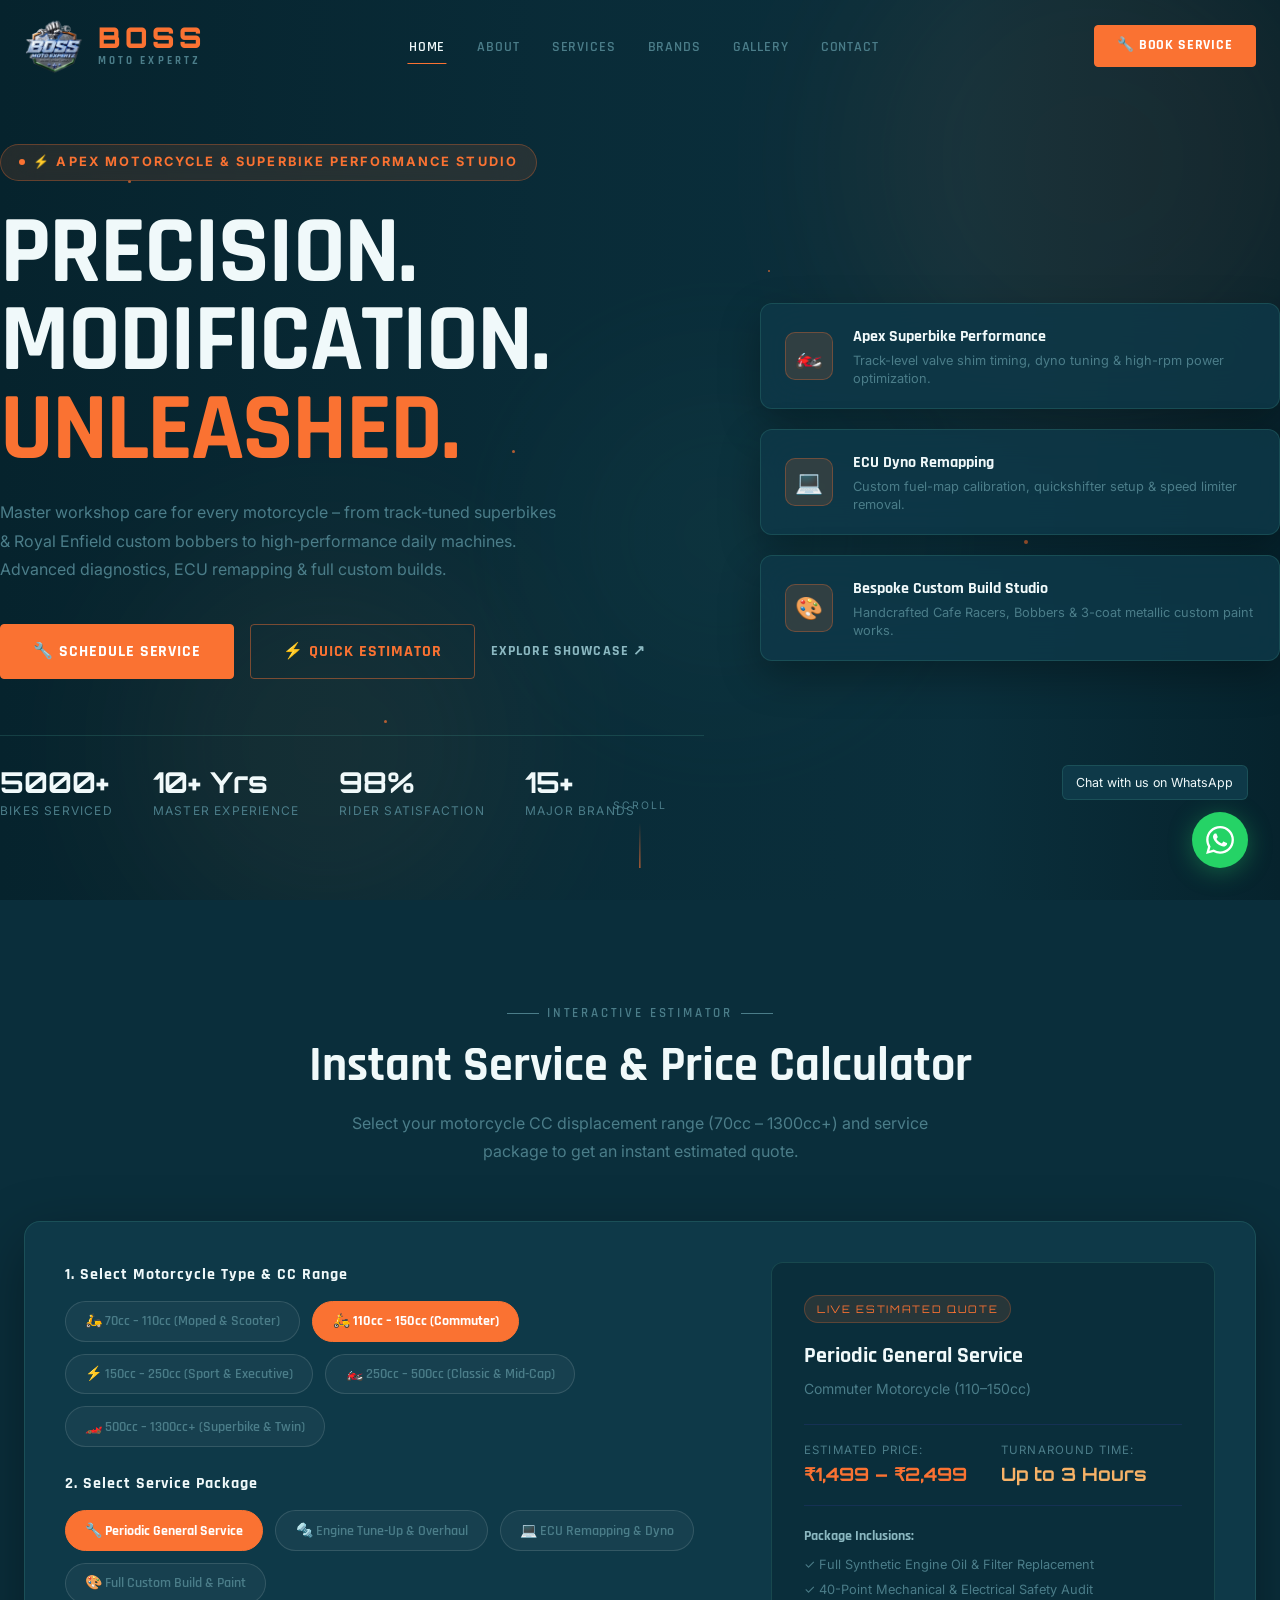
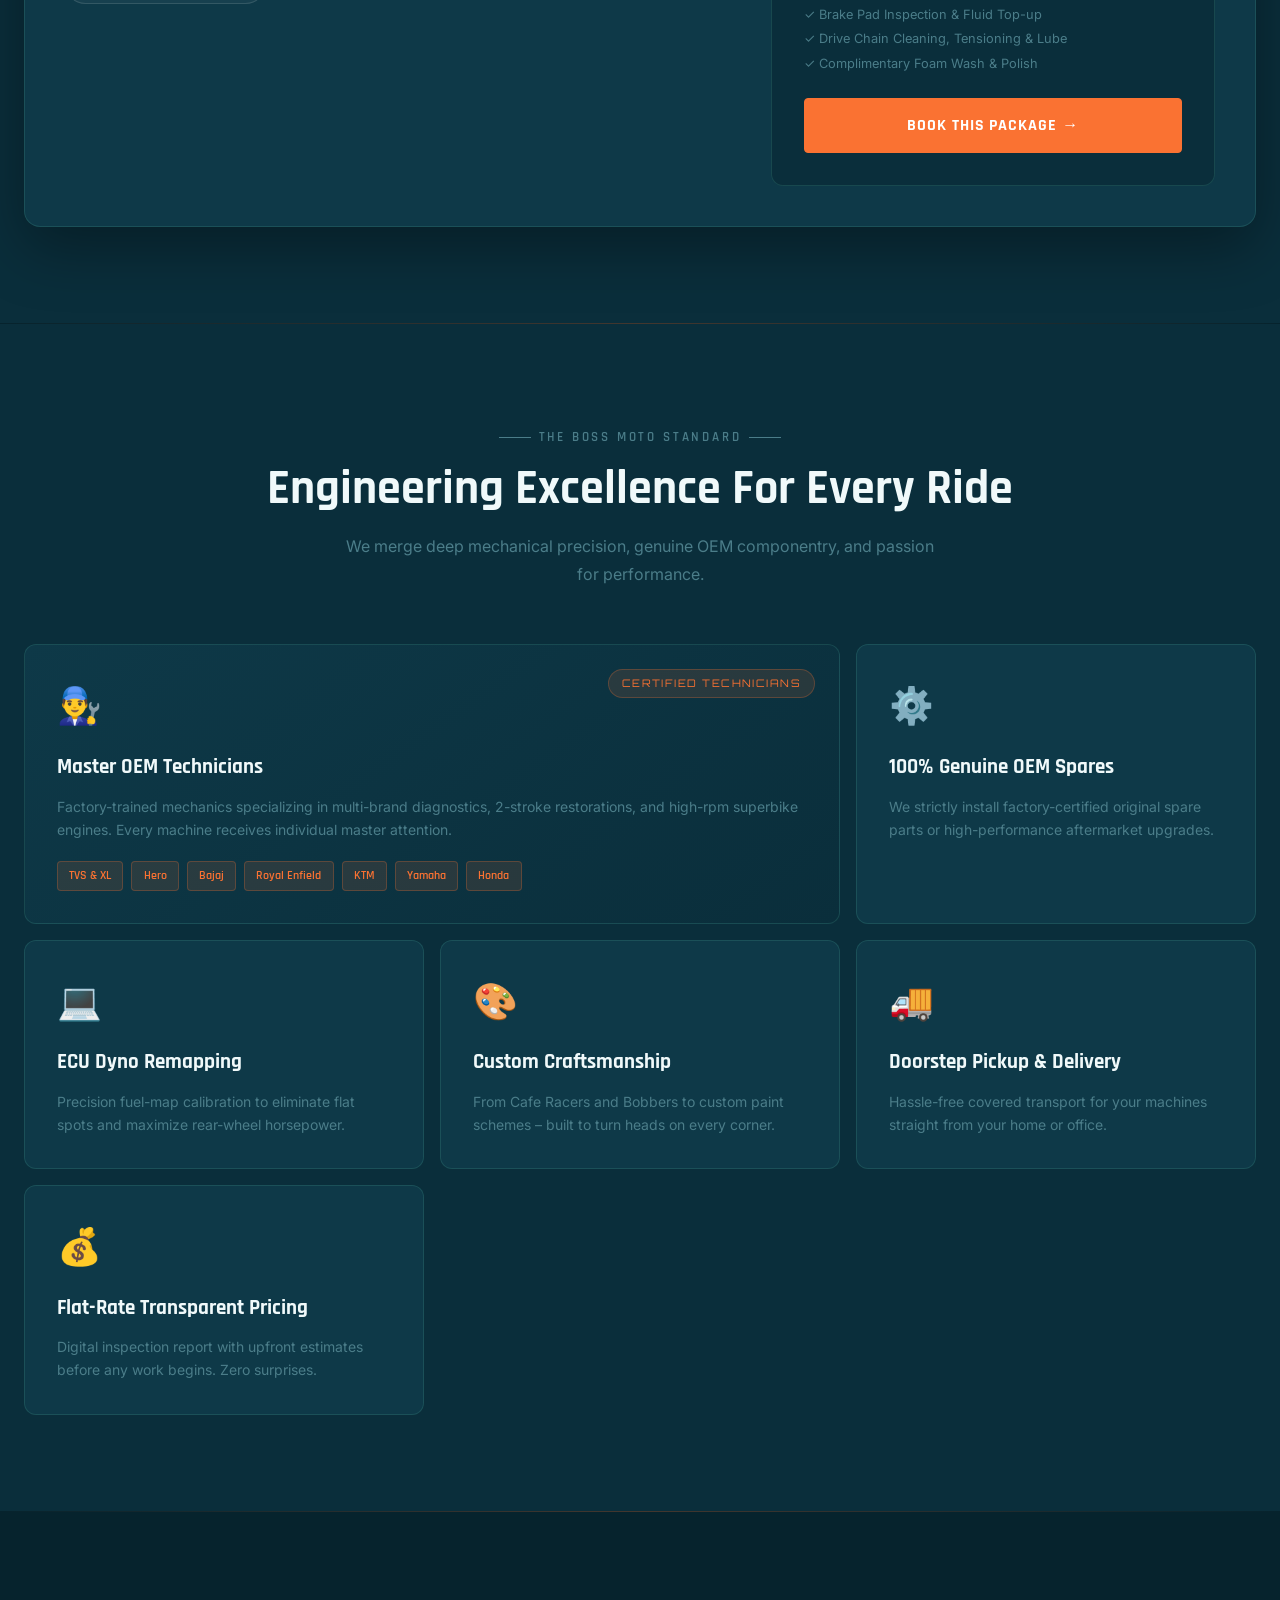
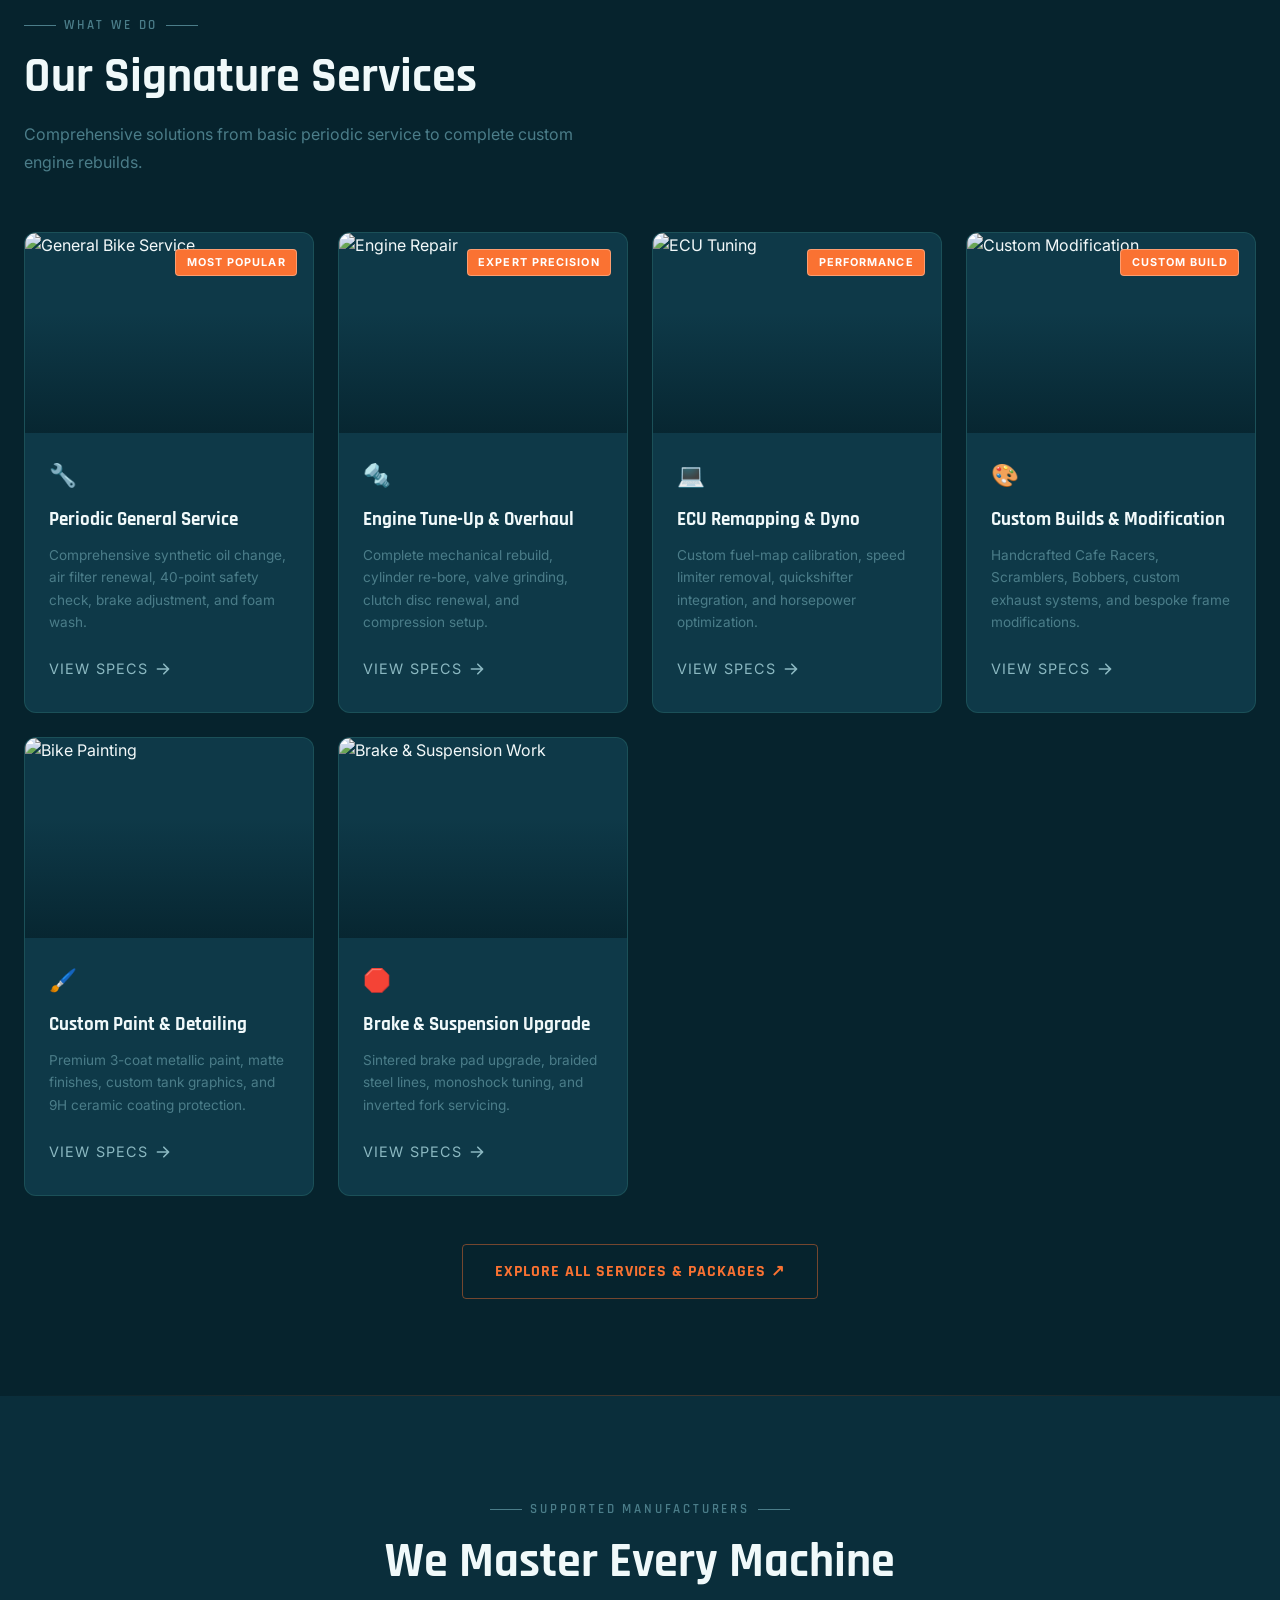
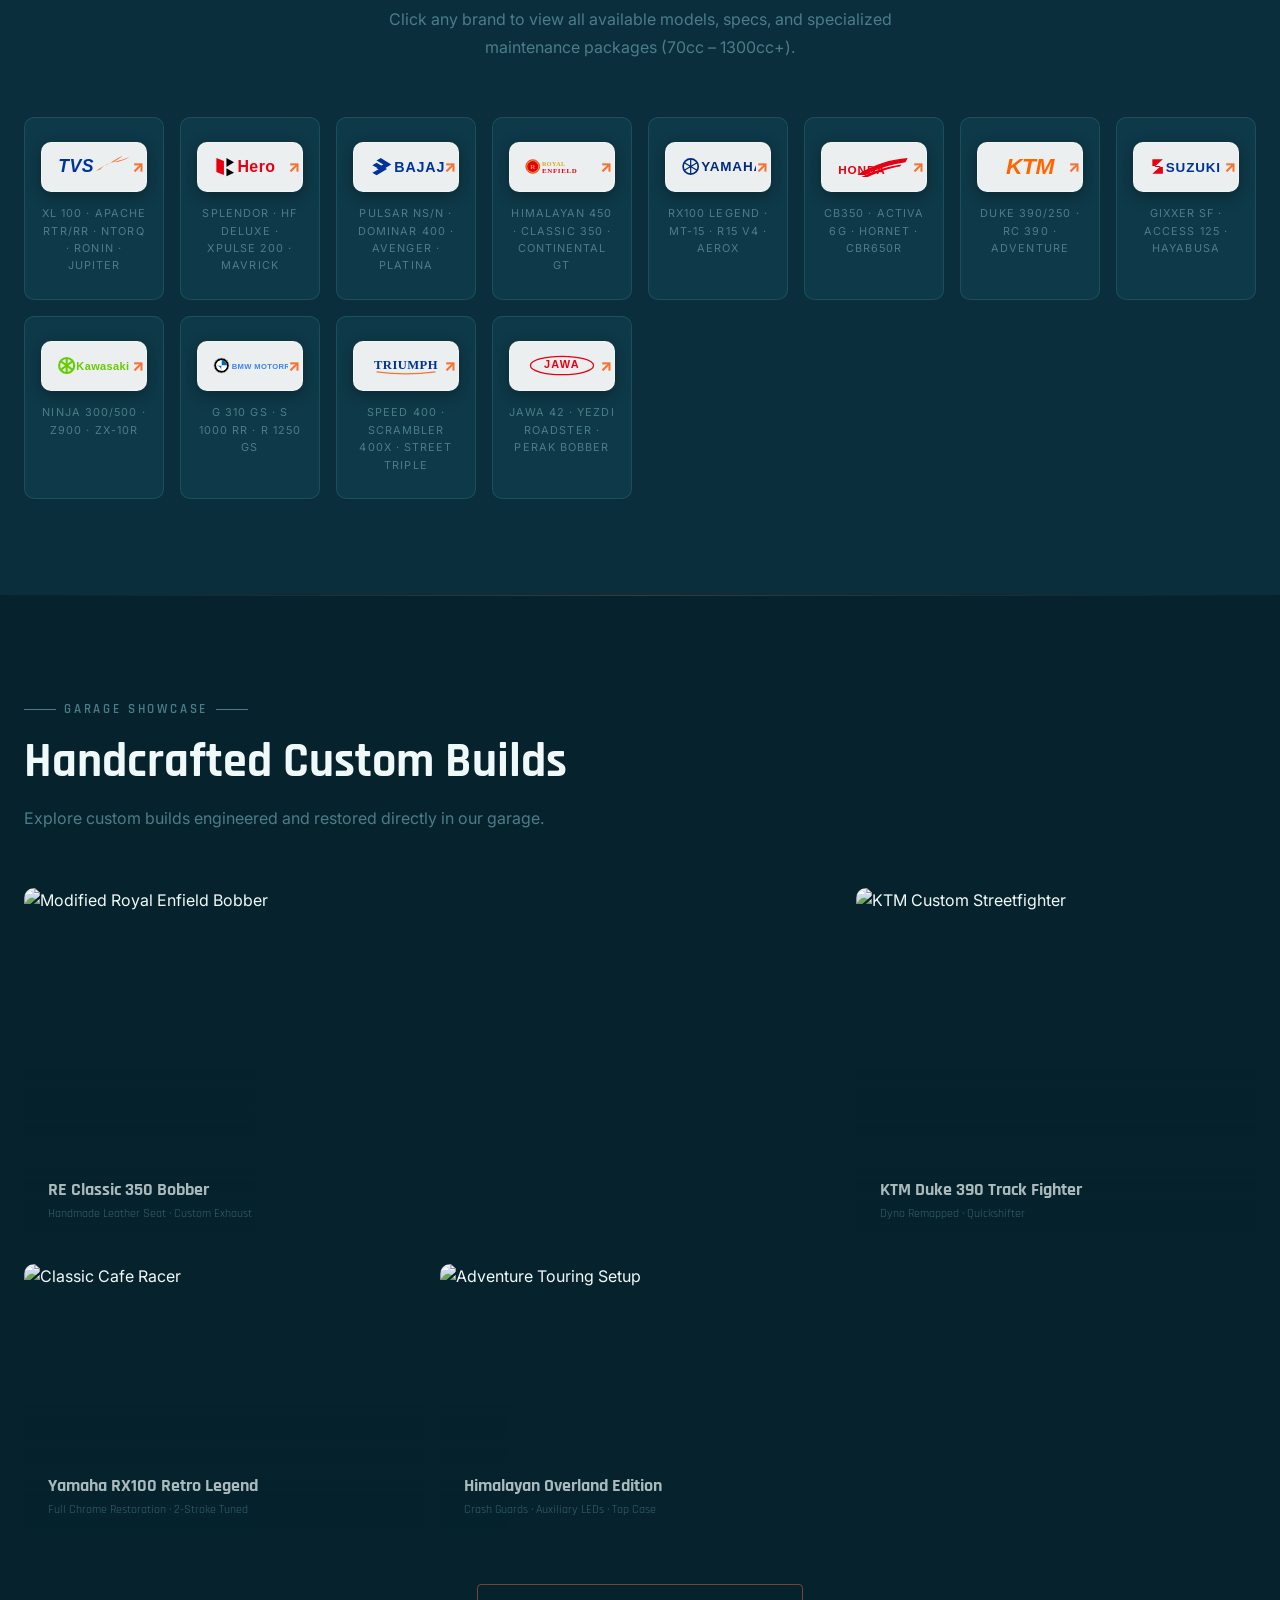
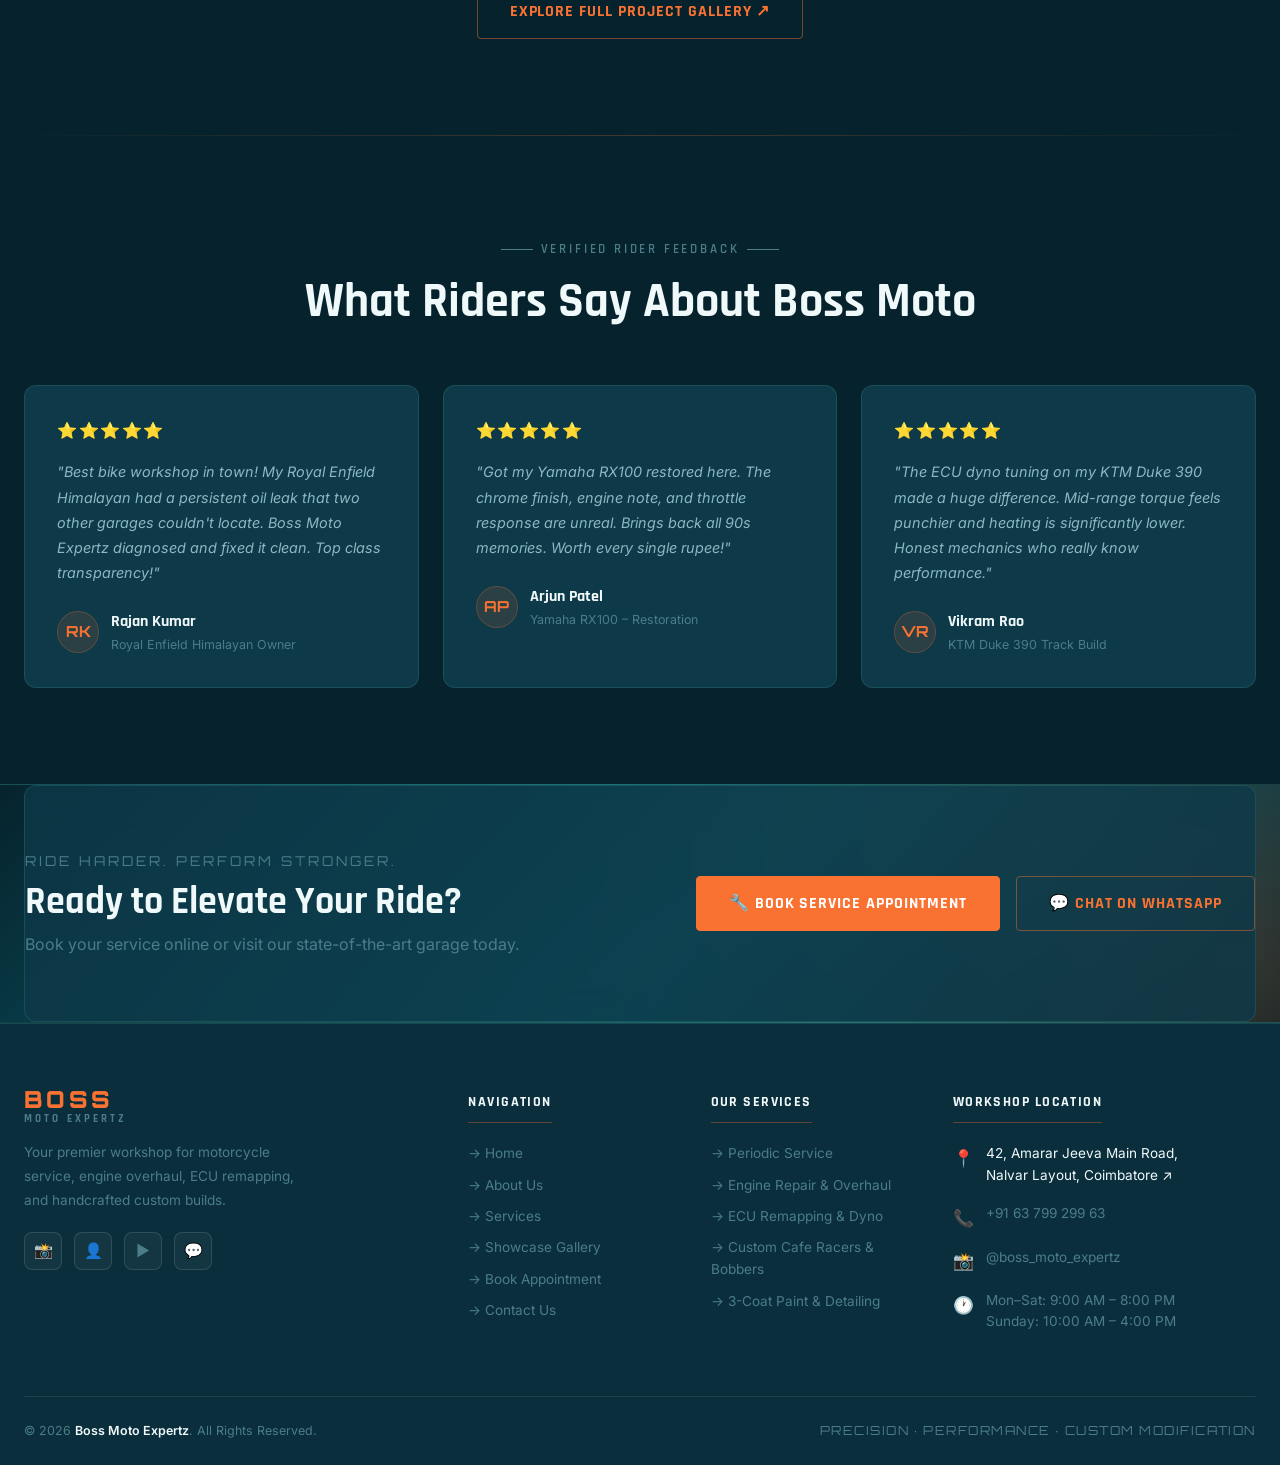
==== commit f41d302d: "Update site pages and brand assets" ====
--- a/index.html
+++ b/index.html
@@ -10,7 +10,7 @@
   <meta property="og:description" content="Precision engineering and custom modifications for every motorcycle." />
   <meta property="og:type" content="website" />
   <link rel="icon" href="assets/logo.png" type="image/png" />
-  <link rel="stylesheet" href="css/style.css" />
+  <link rel="stylesheet" href="css/style.css?v=sunset_teal" />
 </head>
 <body>
 
@@ -29,6 +29,7 @@
         <li><a href="index.html" class="nav-link active">Home</a></li>
         <li><a href="about.html" class="nav-link">About</a></li>
         <li><a href="services.html" class="nav-link">Services</a></li>
+        <li><a href="brands.html" class="nav-link">Brands</a></li>
         <li><a href="gallery.html" class="nav-link">Gallery</a></li>
         <li><a href="contact.html" class="nav-link">Contact</a></li>
       </ul>
@@ -48,6 +49,7 @@
     <a href="index.html" class="nav-link active">Home</a>
     <a href="about.html" class="nav-link">About</a>
     <a href="services.html" class="nav-link">Services</a>
+    <a href="brands.html" class="nav-link">Brands</a>
     <a href="gallery.html" class="nav-link">Gallery</a>
     <a href="contact.html" class="nav-link">Contact</a>
     <a href="booking.html" class="btn btn-primary">🔧 Book Service</a>
@@ -163,7 +165,7 @@
       <div class="section-header text-center reveal">
         <div class="section-label">Interactive Estimator</div>
         <h2 class="section-title" id="estimatorTitle">Instant Service & Price Calculator</h2>
-        <p class="section-subtitle" style="margin: 0 auto;">Select your motorcycle type and service package to get an instant estimated duration and price range.</p>
+        <p class="section-subtitle" style="margin: 0 auto;">Select your motorcycle CC displacement range (70cc – 1300cc+) and service package to get an instant estimated quote.</p>
       </div>
 
       <div class="estimator-box glass-card reveal">
@@ -171,12 +173,13 @@
           <!-- Selection Column -->
           <div class="estimator-controls">
             <div class="control-group">
-              <label class="control-label">1. Select Motorcycle Type</label>
+              <label class="control-label">1. Select Motorcycle Type & CC Range</label>
               <div class="pill-group" id="bikeCategoryGroup">
-                <button type="button" class="pill-btn active" data-category="commuter">🛵 Commuter (100–150cc)</button>
-                <button type="button" class="pill-btn" data-category="performance">⚡ Performance (150–400cc)</button>
-                <button type="button" class="pill-btn" data-category="classic">🏍️ Classic / Royal Enfield</button>
-                <button type="button" class="pill-btn" data-category="superbike">🏎️ Superbike (500cc+)</button>
+                <button type="button" class="pill-btn" data-category="moped">🛵 70cc – 110cc (Moped & Scooter)</button>
+                <button type="button" class="pill-btn active" data-category="commuter">🛵 110cc – 150cc (Commuter)</button>
+                <button type="button" class="pill-btn" data-category="performance">⚡ 150cc – 250cc (Sport & Executive)</button>
+                <button type="button" class="pill-btn" data-category="classic">🏍️ 250cc – 500cc (Classic & Mid-Cap)</button>
+                <button type="button" class="pill-btn" data-category="superbike">🏎️ 500cc – 1300cc+ (Superbike & Twin)</button>
               </div>
             </div>
 
@@ -195,7 +198,7 @@
           <div class="estimator-summary glass-card">
             <div class="summary-badge">Live Estimated Quote</div>
             <h3 class="summary-title" id="estPackageTitle">Periodic General Service</h3>
-            <div class="summary-bike" id="estBikeTitle">Commuter Motorcycle (100-150cc)</div>
+            <div class="summary-bike" id="estBikeTitle">Commuter Motorcycle (110–150cc)</div>
 
             <div class="summary-metrics">
               <div class="metric-item">
@@ -204,7 +207,7 @@
               </div>
               <div class="metric-item">
                 <span class="metric-label">Turnaround Time:</span>
-                <span class="metric-value time" id="estTime">3 – 5 Hours</span>
+                <span class="metric-value time" id="estTime">Up to 3 Hours</span>
               </div>
             </div>
 
@@ -247,12 +250,13 @@
           <h3>Master OEM Technicians</h3>
           <p>Factory-trained mechanics specializing in multi-brand diagnostics, 2-stroke restorations, and high-rpm superbike engines. Every machine receives individual master attention.</p>
           <div class="bento-brand-tags">
+            <span class="brand-tag">TVS & XL</span>
+            <span class="brand-tag">Hero</span>
+            <span class="brand-tag">Bajaj</span>
             <span class="brand-tag">Royal Enfield</span>
             <span class="brand-tag">KTM</span>
             <span class="brand-tag">Yamaha</span>
             <span class="brand-tag">Honda</span>
-            <span class="brand-tag">Kawasaki</span>
-            <span class="brand-tag">BMW</span>
           </div>
         </div>
 
@@ -281,7 +285,7 @@
         <div class="bento-card glass-card reveal reveal-delay-4">
           <div class="bento-icon">🚚</div>
           <h3>Doorstep Pickup & Delivery</h3>
-          <p>Hassle-free covered transport for your bike straight from your home or office.</p>
+          <p>Hassle-free covered transport for your machines straight from your home or office.</p>
         </div>
 
         <!-- Bento Item 6 -->
@@ -323,19 +327,33 @@
 
         <article class="service-card reveal reveal-delay-2">
           <div class="service-img">
-            <img src="https://images.unsplash.com/photo-1609630875171-b1321377ee65?w=600&q=75" alt="Engine Repair" loading="lazy" />
+            <img src="https://images.unsplash.com/photo-1558618047-3c8c76ca7d13?w=600&q=75" alt="Engine Repair" loading="lazy" />
             <div class="service-img-overlay"></div>
-            <span class="service-badge accent">Expertise</span>
+            <span class="service-badge">Expert Precision</span>
           </div>
           <div class="service-body">
             <div class="icon">🔩</div>
-            <h3>Engine Overhaul & Tuning</h3>
-            <p>Engine diagnostics, cylinder re-boring, forged piston upgrades, valve timing adjustment, and complete power rebuilds.</p>
+            <h3>Engine Tune-Up & Overhaul</h3>
+            <p>Complete mechanical rebuild, cylinder re-bore, valve grinding, clutch disc renewal, and compression setup.</p>
             <a href="services.html#repairs" class="btn-ghost">View Specs <svg xmlns="http://www.w3.org/2000/svg" viewBox="0 0 20 20" fill="currentColor" width="16"><path fill-rule="evenodd" d="M10.293 3.293a1 1 0 011.414 0l6 6a1 1 0 010 1.414l-6 6a1 1 0 01-1.414-1.414L14.586 11H3a1 1 0 110-2h11.586l-4.293-4.293a1 1 0 010-1.414z" clip-rule="evenodd" /></svg></a>
           </div>
         </article>
 
         <article class="service-card reveal reveal-delay-3">
+          <div class="service-img">
+            <img src="https://images.unsplash.com/photo-1601972599720-36938d4ecd31?w=600&q=75" alt="ECU Tuning" loading="lazy" />
+            <div class="service-img-overlay"></div>
+            <span class="service-badge">Performance</span>
+          </div>
+          <div class="service-body">
+            <div class="icon">💻</div>
+            <h3>ECU Remapping & Dyno</h3>
+            <p>Custom fuel-map calibration, speed limiter removal, quickshifter integration, and horsepower optimization.</p>
+            <a href="services.html#performance" class="btn-ghost">View Specs <svg xmlns="http://www.w3.org/2000/svg" viewBox="0 0 20 20" fill="currentColor" width="16"><path fill-rule="evenodd" d="M10.293 3.293a1 1 0 011.414 0l6 6a1 1 0 010 1.414l-6 6a1 1 0 01-1.414-1.414L14.586 11H3a1 1 0 110-2h11.586l-4.293-4.293a1 1 0 010-1.414z" clip-rule="evenodd" /></svg></a>
+          </div>
+        </article>
+
+        <article class="service-card reveal reveal-delay-4">
           <div class="service-img">
             <img src="https://images.unsplash.com/photo-1558618666-fcd25c85cd64?w=600&q=75" alt="Custom Modification" loading="lazy" />
             <div class="service-img-overlay"></div>
@@ -349,19 +367,6 @@
           </div>
         </article>
 
-        <article class="service-card reveal reveal-delay-4">
-          <div class="service-img">
-            <img src="https://images.unsplash.com/photo-1580311272855-8bab3b53f6c2?w=600&q=75" alt="ECU Tuning" loading="lazy" />
-            <div class="service-img-overlay"></div>
-          </div>
-          <div class="service-body">
-            <div class="icon">💻</div>
-            <h3>ECU Remapping & Dyno</h3>
-            <p>Custom ECU remapping, quickshifter installation, fuel map optimization, and speed limiter removal.</p>
-            <a href="services.html#performance" class="btn-ghost">View Specs <svg xmlns="http://www.w3.org/2000/svg" viewBox="0 0 20 20" fill="currentColor" width="16"><path fill-rule="evenodd" d="M10.293 3.293a1 1 0 011.414 0l6 6a1 1 0 010 1.414l-6 6a1 1 0 01-1.414-1.414L14.586 11H3a1 1 0 110-2h11.586l-4.293-4.293a1 1 0 010-1.414z" clip-rule="evenodd" /></svg></a>
-          </div>
-        </article>
-
         <article class="service-card reveal reveal-delay-5">
           <div class="service-img">
             <img src="https://images.unsplash.com/photo-1564013799919-ab600027ffc6?w=600&q=75" alt="Bike Painting" loading="lazy" />
@@ -404,20 +409,94 @@
       <div class="section-header text-center reveal">
         <div class="section-label">Supported Manufacturers</div>
         <h2 class="section-title" id="brandsTitle">We Master Every Machine</h2>
-        <p class="section-subtitle" style="margin:0 auto;">From entry-level commuters to high-revving track superbikes and classic vintage icons.</p>
+        <p class="section-subtitle" style="margin:0 auto;">Click any brand to view all available models, specs, and specialized maintenance packages (70cc – 1300cc+).</p>
       </div>
 
       <div class="brands-grid">
-        <div class="brand-card reveal reveal-delay-1"><div class="brand-logo-placeholder">Royal Enfield</div><div class="brand-subtitle">Himalayan · Classic · Continental GT</div></div>
-        <div class="brand-card reveal reveal-delay-2"><div class="brand-logo-placeholder">KTM</div><div class="brand-subtitle">Duke 390 · RC 390 · Adventure</div></div>
-        <div class="brand-card reveal reveal-delay-3"><div class="brand-logo-placeholder">Yamaha</div><div class="brand-subtitle">RX100 Legend · MT-15 · R15</div></div>
-        <div class="brand-card reveal reveal-delay-4"><div class="brand-logo-placeholder">Honda</div><div class="brand-subtitle">CB350 · Hornet · CBR</div></div>
-        <div class="brand-card reveal reveal-delay-5"><div class="brand-logo-placeholder">TVS</div><div class="brand-subtitle">Apache RR310 · RTR 200</div></div>
-        <div class="brand-card reveal reveal-delay-6"><div class="brand-logo-placeholder">Bajaj</div><div class="brand-subtitle">Dominar 400 · Pulsar NS</div></div>
-        <div class="brand-card reveal reveal-delay-1"><div class="brand-logo-placeholder">Suzuki</div><div class="brand-subtitle">Gixxer SF · Hayabusa</div></div>
-        <div class="brand-card reveal reveal-delay-2"><div class="brand-logo-placeholder">Kawasaki</div><div class="brand-subtitle">Ninja 300/400 · Z900</div></div>
-        <div class="brand-card reveal reveal-delay-3"><div class="brand-logo-placeholder">BMW Motorrad</div><div class="brand-subtitle">G310GS · S1000RR</div></div>
-        <div class="brand-card reveal reveal-delay-4"><div class="brand-logo-placeholder">Triumph</div><div class="brand-subtitle">Speed 400 · Scrambler 400X</div></div>
+        <a href="brands.html?brand=tvs" class="brand-card reveal reveal-delay-1" style="text-decoration:none;">
+          <div class="brand-card-logo-wrap">
+            <img src="assets/brands/tvs.svg" alt="TVS Logo" class="home-brand-logo" />
+            <span class="arrow-icon">↗</span>
+          </div>
+          <div class="brand-subtitle">XL 100 · Apache RTR/RR · Ntorq · Ronin · Jupiter</div>
+        </a>
+        <a href="brands.html?brand=hero" class="brand-card reveal reveal-delay-2" style="text-decoration:none;">
+          <div class="brand-card-logo-wrap">
+            <img src="assets/brands/hero.svg" alt="Hero Logo" class="home-brand-logo" />
+            <span class="arrow-icon">↗</span>
+          </div>
+          <div class="brand-subtitle">Splendor · HF Deluxe · Xpulse 200 · Mavrick</div>
+        </a>
+        <a href="brands.html?brand=bajaj" class="brand-card reveal reveal-delay-3" style="text-decoration:none;">
+          <div class="brand-card-logo-wrap">
+            <img src="assets/brands/bajaj.svg" alt="Bajaj Logo" class="home-brand-logo" />
+            <span class="arrow-icon">↗</span>
+          </div>
+          <div class="brand-subtitle">Pulsar NS/N · Dominar 400 · Avenger · Platina</div>
+        </a>
+        <a href="brands.html?brand=royalenfield" class="brand-card reveal reveal-delay-4" style="text-decoration:none;">
+          <div class="brand-card-logo-wrap">
+            <img src="assets/brands/royalenfield.svg" alt="Royal Enfield Logo" class="home-brand-logo" />
+            <span class="arrow-icon">↗</span>
+          </div>
+          <div class="brand-subtitle">Himalayan 450 · Classic 350 · Continental GT</div>
+        </a>
+        <a href="brands.html?brand=yamaha" class="brand-card reveal reveal-delay-5" style="text-decoration:none;">
+          <div class="brand-card-logo-wrap">
+            <img src="assets/brands/yamaha.svg" alt="Yamaha Logo" class="home-brand-logo" />
+            <span class="arrow-icon">↗</span>
+          </div>
+          <div class="brand-subtitle">RX100 Legend · MT-15 · R15 V4 · Aerox</div>
+        </a>
+        <a href="brands.html?brand=honda" class="brand-card reveal reveal-delay-6" style="text-decoration:none;">
+          <div class="brand-card-logo-wrap">
+            <img src="assets/brands/honda.svg" alt="Honda Logo" class="home-brand-logo" />
+            <span class="arrow-icon">↗</span>
+          </div>
+          <div class="brand-subtitle">CB350 · Activa 6G · Hornet · CBR650R</div>
+        </a>
+        <a href="brands.html?brand=ktm" class="brand-card reveal reveal-delay-1" style="text-decoration:none;">
+          <div class="brand-card-logo-wrap">
+            <img src="assets/brands/ktm.svg" alt="KTM Logo" class="home-brand-logo" />
+            <span class="arrow-icon">↗</span>
+          </div>
+          <div class="brand-subtitle">Duke 390/250 · RC 390 · Adventure</div>
+        </a>
+        <a href="brands.html?brand=suzuki" class="brand-card reveal reveal-delay-2" style="text-decoration:none;">
+          <div class="brand-card-logo-wrap">
+            <img src="assets/brands/suzuki.svg" alt="Suzuki Logo" class="home-brand-logo" />
+            <span class="arrow-icon">↗</span>
+          </div>
+          <div class="brand-subtitle">Gixxer SF · Access 125 · Hayabusa</div>
+        </a>
+        <a href="brands.html?brand=kawasaki" class="brand-card reveal reveal-delay-3" style="text-decoration:none;">
+          <div class="brand-card-logo-wrap">
+            <img src="assets/brands/kawasaki.svg" alt="Kawasaki Logo" class="home-brand-logo" />
+            <span class="arrow-icon">↗</span>
+          </div>
+          <div class="brand-subtitle">Ninja 300/500 · Z900 · ZX-10R</div>
+        </a>
+        <a href="brands.html?brand=bmw" class="brand-card reveal reveal-delay-4" style="text-decoration:none;">
+          <div class="brand-card-logo-wrap">
+            <img src="assets/brands/bmw.svg" alt="BMW Logo" class="home-brand-logo" />
+            <span class="arrow-icon">↗</span>
+          </div>
+          <div class="brand-subtitle">G 310 GS · S 1000 RR · R 1250 GS</div>
+        </a>
+        <a href="brands.html?brand=triumph" class="brand-card reveal reveal-delay-5" style="text-decoration:none;">
+          <div class="brand-card-logo-wrap">
+            <img src="assets/brands/triumph.svg" alt="Triumph Logo" class="home-brand-logo" />
+            <span class="arrow-icon">↗</span>
+          </div>
+          <div class="brand-subtitle">Speed 400 · Scrambler 400X · Street Triple</div>
+        </a>
+        <a href="brands.html?brand=jawa" class="brand-card reveal reveal-delay-6" style="text-decoration:none;">
+          <div class="brand-card-logo-wrap">
+            <img src="assets/brands/jawa.svg" alt="Jawa Logo" class="home-brand-logo" />
+            <span class="arrow-icon">↗</span>
+          </div>
+          <div class="brand-subtitle">Jawa 42 · Yezdi Roadster · Perak Bobber</div>
+        </a>
       </div>
     </div>
   </section>
@@ -581,7 +660,7 @@
           <h4>Workshop Location</h4>
           <div class="footer-contact-item">
             <span class="icon">📍</span>
-            <span>42, Amarar Jeeva Main Road,<br>Nalvar Layout, Coimbatore</span>
+            <a href="https://maps.google.com/?q=11.0268,76.9634+(Boss+Moto+Expertz+-+Coimbatore)" target="_blank" rel="noopener noreferrer" style="color:inherit;">42, Amarar Jeeva Main Road,<br>Nalvar Layout, Coimbatore ↗</a>
           </div>
           <div class="footer-contact-item">
             <span class="icon">📞</span>
--- a/css/style.css
+++ b/css/style.css
@@ -1,28 +1,41 @@
 /* ============================================================
    BOSS MOTO EXPERTZ – Design System
-   Bright & Vibrant Premium Light Theme
+   Bright Periwinkle Blue & Electric Indigo Theme
    ============================================================ */
 
 @import url('https://fonts.googleapis.com/css2?family=Rajdhani:wght@400;500;600;700&family=Inter:wght@300;400;500;600;700&family=Orbitron:wght@400;700;900&display=swap');
 
 /* ─── CSS Custom Properties ─────────────────────────────── */
 :root {
-  /* ── Bright Light Palette ── */
-  --black: #F0F4FF;
-  --black-soft: #E8EEFF;
-  --black-card: #FFFFFF;
-  --black-surface: #F5F7FF;
-  --white: #1A1A2E;
-  --white-dim: #3D3D6B;
-  --silver: #2D2D5A;
-  --silver-dim: #6B6B9A;
-  --accent: #4F46E5;
-  --accent-dim: #7C73FF;
-  --accent-glow: rgba(79, 70, 229, 0.18);
-
-  /* Glass – Bright */
-  --glass-bg: rgba(255, 255, 255, 0.75);
-  --glass-border: rgba(79, 70, 229, 0.15);
+  /* ── Sunset Teal & Vivid Coral Palette (Inspired by Sunset Photography) ── */
+  --black: #06232D;             /* Base Dark Midnight Teal */
+  --black-soft: #0A2E3B;        /* Secondary Dark Background */
+  --black-card: #0E3948;        /* Card Background */
+  --black-surface: #144455;     /* Elevated Surface / Hover */
+  
+  --white: #F0F9FA;             /* Primary Text (Crisp Ice White) */
+  --white-dim: #C5E2E8;         /* Secondary Text (Ice Teal) */
+  --silver: #8BB8C1;            /* Muted Labels & Descriptions */
+  --silver-dim: #4B7D89;        /* Dim Borders & Subtle Accents */
+  
+  --accent: #FA7232;            /* Swatch 1: Vivid Coral Orange */
+  --accent-dim: #F7B267;        /* Swatch 2: Warm Amber Glow */
+  --accent-glow: rgba(250, 114, 50, 0.28);
+  
+  --teal-muted: #419488;        /* Swatch 3: Muted Teal Green */
+  --teal-deep: #0B6A78;         /* Swatch 4: Deep Ocean Teal */
+  --teal-dark: #07333F;         /* Swatch 5: Midnight Teal */
+
+  /* Legacy & HTML aliases */
+  --navy: #0A2E3B;
+  --deep-blue: #06232D;
+  --orange: #FA7232;
+  --orange-glow: rgba(250, 114, 50, 0.28);
+  --grad-orange: linear-gradient(135deg, #FA7232 0%, #F7B267 100%);
+
+  /* Glass Effects */
+  --glass-bg: rgba(14, 57, 72, 0.82);
+  --glass-border: rgba(65, 148, 136, 0.25);
   --glass-blur: blur(20px);
 
   /* Typography */
@@ -39,11 +52,11 @@
   --t-mid: 0.4s ease;
   --t-slow: 0.7s cubic-bezier(0.22, 1, 0.36, 1);
 
-  /* Gradients */
-  --grad-hero: linear-gradient(135deg, #EEF2FF 0%, #E0E7FF 50%, #F0F4FF 100%);
-  --grad-accent: linear-gradient(135deg, #4F46E5 0%, #7C3AED 100%);
-  --grad-card: linear-gradient(145deg, #FFFFFF, #F0F4FF);
-  --grad-section: linear-gradient(180deg, #F0F4FF 0%, #E8EEFF 100%);
+  /* Atmospheric Gradients */
+  --grad-hero: radial-gradient(circle at 80% 20%, rgba(250, 114, 50, 0.12) 0%, transparent 40%), linear-gradient(135deg, #06232D 0%, #0B6A78 55%, #051F27 100%);
+  --grad-accent: linear-gradient(135deg, #FA7232 0%, #F7B267 100%);
+  --grad-card: linear-gradient(145deg, #0E3948 0%, #0A2E3B 100%);
+  --grad-section: linear-gradient(180deg, #06232D 0%, #0A2E3B 100%);
 }
 
 /* ─── Reset & Base ───────────────────────────────────────── */
@@ -205,18 +218,18 @@
   border-color: var(--accent-dim);
   color: #FFFFFF;
   transform: translateY(-2px);
-  box-shadow: 0 8px 24px rgba(79, 70, 229, 0.35);
+  box-shadow: 0 8px 24px var(--accent-glow);
 }
 
 .btn-outline {
-  border: 1.5px solid rgba(79, 70, 229, 0.35);
+  border: 1.5px solid rgba(250, 114, 50, 0.45);
   color: var(--accent);
   background: transparent;
 }
 
 .btn-outline:hover {
   border-color: var(--accent);
-  background: rgba(79, 70, 229, 0.08);
+  background: rgba(250, 114, 50, 0.12);
   transform: translateY(-2px);
 }
 
@@ -260,11 +273,11 @@
 }
 
 .navbar.scrolled {
-  background: rgba(240, 244, 255, 0.96);
+  background: rgba(6, 35, 45, 0.94);
   backdrop-filter: blur(24px);
   padding: 0.65rem 0;
-  border-bottom: 1px solid rgba(79, 70, 229, 0.15);
-  box-shadow: 0 4px 40px rgba(79, 70, 229, 0.12);
+  border-bottom: 1px solid var(--glass-border);
+  box-shadow: 0 4px 40px rgba(0, 0, 0, 0.4);
 }
 
 .navbar .container {
@@ -396,7 +409,7 @@
   display: none;
   position: fixed;
   inset: 0;
-  background: rgba(240, 244, 255, 0.98);
+  background: rgba(6, 35, 45, 0.98);
   backdrop-filter: blur(24px);
   z-index: 999;
   flex-direction: column;
@@ -439,7 +452,7 @@
   background-position: center 30%;
   transform: scale(1.04);
   transition: transform 10s ease;
-  filter: grayscale(0%) brightness(0.75) contrast(1.05) saturate(1.2);
+  filter: grayscale(0%) brightness(0.85) contrast(1.05) saturate(1.15);
 }
 
 .hero-bg.loaded {
@@ -450,8 +463,8 @@
   position: absolute;
   inset: 0;
   background:
-    linear-gradient(90deg, rgba(238, 242, 255, 0.92) 0%, rgba(224, 231, 255, 0.75) 45%, rgba(240, 244, 255, 0.45) 75%, rgba(238, 242, 255, 0.85) 100%),
-    linear-gradient(180deg, rgba(238, 242, 255, 0.65) 0%, transparent 40%, rgba(224, 231, 255, 0.90) 100%);
+    linear-gradient(90deg, rgba(6, 35, 45, 0.92) 0%, rgba(10, 46, 59, 0.78) 45%, rgba(14, 57, 72, 0.55) 75%, rgba(6, 35, 45, 0.88) 100%),
+    linear-gradient(180deg, rgba(6, 35, 45, 0.65) 0%, transparent 40%, rgba(6, 35, 45, 0.95) 100%);
 }
 
 .hero-content-grid {
@@ -469,8 +482,8 @@
   display: inline-flex;
   align-items: center;
   gap: 0.5rem;
-  background: rgba(79, 70, 229, 0.10);
-  border: 1px solid rgba(79, 70, 229, 0.25);
+  background: rgba(250, 114, 50, 0.12);
+  border: 1px solid rgba(250, 114, 50, 0.30);
   backdrop-filter: var(--glass-blur);
   padding: 0.45rem 1.15rem;
   border-radius: 100px;
@@ -486,7 +499,7 @@
   width: 6px;
   height: 6px;
   border-radius: 50%;
-  background: #4F46E5;
+  background: var(--accent);
   animation: pulse 2s infinite;
 }
 
@@ -518,7 +531,7 @@
   display: block;
   font-family: var(--font-heading);
   font-weight: 900;
-  color: #1A1A2E;
+  color: var(--white);
   transition: transform 0.3s ease;
 }
 
@@ -540,15 +553,15 @@
 }
 
 .telemetry-card {
-  background: rgba(255, 255, 255, 0.88);
-  border: 1px solid rgba(79, 70, 229, 0.18);
+  background: var(--glass-bg);
+  border: 1px solid var(--glass-border);
   backdrop-filter: blur(20px);
   padding: 1.25rem 1.5rem;
   border-radius: 12px;
   display: flex;
   align-items: center;
   gap: 1.25rem;
-  box-shadow: 0 15px 40px rgba(79, 70, 229, 0.12);
+  box-shadow: 0 15px 40px rgba(0, 0, 0, 0.3);
   transition: all 0.35s ease;
   animation: floatCard 6s ease-in-out infinite alternate;
 }
@@ -572,17 +585,17 @@
 }
 
 .telemetry-card:hover {
-  border-color: rgba(79, 70, 229, 0.40);
+  border-color: rgba(250, 114, 50, 0.45);
   transform: translateY(-4px) scale(1.02);
-  box-shadow: 0 20px 50px rgba(79, 70, 229, 0.20);
+  box-shadow: 0 20px 50px rgba(250, 114, 50, 0.20);
 }
 
 .telemetry-icon {
   width: 48px;
   height: 48px;
   border-radius: 10px;
-  background: rgba(79, 70, 229, 0.10);
-  border: 1px solid rgba(79, 70, 229, 0.20);
+  background: rgba(250, 114, 50, 0.15);
+  border: 1px solid rgba(250, 114, 50, 0.30);
   display: flex;
   align-items: center;
   justify-content: center;
@@ -641,7 +654,7 @@
 .orb-1 {
   width: 500px;
   height: 500px;
-  background: rgba(79, 70, 229, 0.18);
+  background: rgba(250, 114, 50, 0.22);
   top: -10%;
   right: -5%;
   animation-duration: 20s;
@@ -650,7 +663,7 @@
 .orb-2 {
   width: 400px;
   height: 400px;
-  background: rgba(124, 58, 237, 0.14);
+  background: rgba(247, 178, 103, 0.18);
   bottom: -5%;
   left: 10%;
   animation-duration: 18s;
@@ -660,7 +673,7 @@
 .orb-3 {
   width: 350px;
   height: 350px;
-  background: rgba(99, 102, 241, 0.12);
+  background: rgba(65, 148, 136, 0.20);
   top: 40%;
   right: 30%;
   animation-duration: 22s;
@@ -671,7 +684,7 @@
   position: absolute;
   width: 3px;
   height: 3px;
-  background: rgba(79, 70, 229, 0.7);
+  background: rgba(250, 114, 50, 0.7);
   border-radius: 50%;
   animation: floatParticle 10s linear infinite;
 }
@@ -764,7 +777,7 @@
   gap: 2.5rem;
   flex-wrap: wrap;
   padding-top: 2rem;
-  border-top: 1px solid rgba(79, 70, 229, 0.15);
+  border-top: 1px solid var(--glass-border);
 }
 
 .hero-stat .num {
@@ -799,7 +812,7 @@
 .hero-scroll .line {
   width: 1px;
   height: 45px;
-  background: linear-gradient(to bottom, transparent, rgba(79, 70, 229, 0.6));
+  background: linear-gradient(to bottom, transparent, var(--accent));
 }
 
 .hero-scroll .text {
@@ -831,9 +844,9 @@
 }
 
 .glass-card:hover {
-  border-color: rgba(79, 70, 229, 0.35);
+  border-color: rgba(250, 114, 50, 0.40);
   transform: translateY(-4px);
-  box-shadow: 0 16px 48px rgba(79, 70, 229, 0.15);
+  box-shadow: 0 16px 48px rgba(0, 0, 0, 0.35);
 }
 
 /* ─── Bike / Stage Badges ─────────────────────────────────── */
@@ -845,12 +858,12 @@
   font-size: 0.8rem;
   font-weight: 700;
   color: var(--white);
-  background: rgba(255, 255, 255, 0.90);
-  border: 1px solid rgba(79, 70, 229, 0.20);
+  background: var(--glass-bg);
+  border: 1px solid var(--glass-border);
   padding: 0.5rem 1rem;
   border-radius: 8px;
   backdrop-filter: var(--glass-blur);
-  box-shadow: 0 8px 24px rgba(79, 70, 229, 0.12);
+  box-shadow: 0 8px 24px rgba(0, 0, 0, 0.25);
   transition: all 0.3s ease;
 }
 
@@ -890,7 +903,7 @@
 }
 
 .bike-badge:hover {
-  border-color: rgba(79, 70, 229, 0.45);
+  border-color: rgba(250, 114, 50, 0.45);
   transform: scale(1.06) translateY(-3px);
 }
 
@@ -925,7 +938,7 @@
 
 .stage-prev:hover,
 .stage-next:hover {
-  background: rgba(79, 70, 229, 0.12);
+  background: rgba(250, 114, 50, 0.15);
   color: var(--accent);
 }
 
@@ -957,8 +970,8 @@
 .estimator-box {
   padding: 2.5rem;
   border-radius: 16px;
-  box-shadow: 0 20px 60px rgba(79, 70, 229, 0.12);
-  border: 1px solid rgba(79, 70, 229, 0.15);
+  box-shadow: 0 20px 60px rgba(0, 0, 0, 0.35);
+  border: 1px solid var(--glass-border);
   background: var(--black-card);
 }
 
@@ -1004,17 +1017,17 @@
 }
 
 .pill-btn.active {
-  background: var(--white);
-  color: var(--black);
-  border-color: var(--white);
+  background: var(--accent);
+  color: #FFFFFF;
+  border-color: var(--accent);
   font-weight: 700;
 }
 
 .estimator-summary {
   padding: 2rem;
   border-radius: 12px;
-  background: #EEF2FF;
-  border: 1px solid rgba(79, 70, 229, 0.15);
+  background: var(--black-soft);
+  border: 1px solid var(--glass-border);
 }
 
 .summary-badge {
@@ -1024,10 +1037,10 @@
   letter-spacing: 0.16em;
   text-transform: uppercase;
   color: var(--accent);
-  background: rgba(79, 70, 229, 0.10);
+  background: rgba(250, 114, 50, 0.12);
   padding: 0.3rem 0.75rem;
   border-radius: 50px;
-  border: 1px solid rgba(79, 70, 229, 0.20);
+  border: 1px solid rgba(250, 114, 50, 0.25);
   margin-bottom: 1rem;
 }
 
@@ -1116,20 +1129,20 @@
   position: relative;
   overflow: hidden;
   border-radius: 12px;
-  border: 1px solid rgba(79, 70, 229, 0.10);
+  border: 1px solid var(--glass-border);
   background: var(--black-card);
   transition: all var(--t-mid);
 }
 
 .bento-card:hover {
-  border-color: rgba(79, 70, 229, 0.28);
+  border-color: rgba(250, 114, 50, 0.40);
   transform: translateY(-3px);
-  box-shadow: 0 12px 36px rgba(79, 70, 229, 0.14);
+  box-shadow: 0 12px 36px rgba(0, 0, 0, 0.35);
 }
 
 .bento-lg {
   grid-column: span 2;
-  background: linear-gradient(145deg, #EEF2FF, #E0E7FF);
+  background: var(--grad-card);
 }
 
 .bento-badge {
@@ -1141,10 +1154,10 @@
   letter-spacing: 0.14em;
   text-transform: uppercase;
   color: var(--accent);
-  background: rgba(79, 70, 229, 0.10);
+  background: rgba(250, 114, 50, 0.12);
   padding: 0.3rem 0.8rem;
   border-radius: 50px;
-  border: 1px solid rgba(79, 70, 229, 0.18);
+  border: 1px solid rgba(250, 114, 50, 0.25);
 }
 
 .bento-icon {
@@ -1179,8 +1192,8 @@
   font-weight: 600;
   padding: 0.25rem 0.7rem;
   border-radius: 4px;
-  background: rgba(79, 70, 229, 0.08);
-  border: 1px solid rgba(79, 70, 229, 0.18);
+  background: rgba(250, 114, 50, 0.12);
+  border: 1px solid rgba(250, 114, 50, 0.25);
   color: var(--accent);
 }
 
@@ -1218,8 +1231,8 @@
   width: 60px;
   height: 60px;
   border-radius: 12px;
-  background: rgba(79, 70, 229, 0.10);
-  border: 1px solid rgba(79, 70, 229, 0.20);
+  background: rgba(250, 114, 50, 0.12);
+  border: 1px solid rgba(250, 114, 50, 0.25);
   display: flex;
   align-items: center;
   justify-content: center;
@@ -1229,8 +1242,8 @@
 }
 
 .why-card:hover .why-icon {
-  background: rgba(79, 70, 229, 0.18);
-  border-color: rgba(79, 70, 229, 0.40);
+  background: rgba(250, 114, 50, 0.22);
+  border-color: var(--accent);
   transform: scale(1.08);
 }
 
@@ -1263,7 +1276,7 @@
   border-radius: 12px;
   overflow: hidden;
   background: var(--black-card);
-  border: 1px solid rgba(79, 70, 229, 0.12);
+  border: 1px solid var(--glass-border);
   transition: all var(--t-mid);
   position: relative;
 }
@@ -1275,7 +1288,7 @@
   left: 0;
   right: 0;
   height: 2px;
-  background: linear-gradient(90deg, transparent, #4F46E5, transparent);
+  background: linear-gradient(90deg, transparent, var(--accent), transparent);
   transform: scaleX(0);
   transform-origin: left;
   transition: transform var(--t-mid);
@@ -1287,8 +1300,8 @@
 
 .service-card:hover {
   transform: translateY(-5px);
-  box-shadow: 0 16px 48px rgba(79, 70, 229, 0.18);
-  border-color: rgba(79, 70, 229, 0.30);
+  box-shadow: 0 16px 48px rgba(0, 0, 0, 0.4);
+  border-color: rgba(250, 114, 50, 0.40);
 }
 
 .service-img {
@@ -1313,14 +1326,14 @@
 .service-img-overlay {
   position: absolute;
   inset: 0;
-  background: linear-gradient(to top, rgba(79, 70, 229, 0.55) 0%, transparent 60%);
+  background: linear-gradient(to top, rgba(6, 35, 45, 0.85) 0%, transparent 60%);
 }
 
 .service-badge {
   position: absolute;
   top: 1rem;
   right: 1rem;
-  background: rgba(79, 70, 229, 0.85);
+  background: var(--accent);
   color: #fff;
   backdrop-filter: blur(10px);
   font-size: 0.68rem;
@@ -1371,17 +1384,17 @@
   padding: 1.5rem 1rem;
   text-align: center;
   border-radius: 10px;
-  border: 1px solid rgba(79, 70, 229, 0.10);
+  border: 1px solid var(--glass-border);
   background: var(--black-card);
   transition: all var(--t-mid);
   cursor: pointer;
 }
 
 .brand-card:hover {
-  border-color: rgba(79, 70, 229, 0.35);
-  background: rgba(79, 70, 229, 0.06);
+  border-color: rgba(250, 114, 50, 0.40);
+  background: rgba(250, 114, 50, 0.08);
   transform: translateY(-3px);
-  box-shadow: 0 8px 24px rgba(79, 70, 229, 0.14);
+  box-shadow: 0 8px 24px rgba(0, 0, 0, 0.3);
 }
 
 .brand-logo-placeholder {
@@ -1395,6 +1408,38 @@
 
 .brand-card:hover .brand-logo-placeholder {
   color: var(--white);
+}
+
+.brand-card-logo-wrap {
+  display: flex;
+  align-items: center;
+  justify-content: space-between;
+  background: rgba(255, 255, 255, 0.92);
+  padding: 0.5rem 0.85rem;
+  border-radius: 10px;
+  margin-bottom: 0.85rem;
+  box-shadow: 0 4px 15px rgba(0, 0, 0, 0.3);
+  transition: all var(--t-fast);
+  border: 1px solid rgba(255, 255, 255, 0.3);
+}
+
+.brand-card:hover .brand-card-logo-wrap {
+  transform: translateY(-2px);
+  box-shadow: 0 8px 24px rgba(250, 114, 50, 0.35);
+  background: #FFFFFF;
+}
+
+.home-brand-logo {
+  height: 32px;
+  width: 110px;
+  object-fit: contain;
+  display: block;
+}
+
+.brand-card-logo-wrap .arrow-icon {
+  font-size: 1rem;
+  font-weight: 800;
+  color: var(--accent);
 }
 
 .brand-subtitle {
@@ -1446,7 +1491,7 @@
 .showcase-overlay {
   position: absolute;
   inset: 0;
-  background: linear-gradient(to top, rgba(79, 70, 229, 0.88) 0%, transparent 50%);
+  background: linear-gradient(to top, rgba(6, 35, 45, 0.92) 0%, transparent 50%);
   display: flex;
   align-items: flex-end;
   padding: 1.5rem;
@@ -1479,7 +1524,7 @@
 
 /* ─── Process / Timeline ─────────────────────────────────── */
 .process-section {
-  background: #EEF2FF;
+  background: var(--black-soft);
 }
 
 .process-steps {
@@ -1505,7 +1550,7 @@
   right: -50%;
   width: 100%;
   height: 1px;
-  background: linear-gradient(to right, rgba(79, 70, 229, 0.35), transparent);
+  background: linear-gradient(to right, rgba(250, 114, 50, 0.35), transparent);
 }
 
 .process-step:last-child::after {
@@ -1516,7 +1561,7 @@
   width: 52px;
   height: 52px;
   border-radius: 50%;
-  border: 1.5px solid rgba(79, 70, 229, 0.35);
+  border: 1.5px solid rgba(250, 114, 50, 0.35);
   display: flex;
   align-items: center;
   justify-content: center;
@@ -1525,7 +1570,7 @@
   font-size: 1rem;
   font-weight: 700;
   color: var(--accent);
-  background: rgba(79, 70, 229, 0.08);
+  background: rgba(250, 114, 50, 0.10);
   transition: all var(--t-mid);
   position: relative;
   z-index: 1;
@@ -1571,14 +1616,14 @@
   padding: 2rem;
   border-radius: 12px;
   background: var(--black-card);
-  border: 1px solid rgba(79, 70, 229, 0.12);
+  border: 1px solid var(--glass-border);
   transition: all var(--t-mid);
 }
 
 .testimonial-card:hover {
-  border-color: rgba(79, 70, 229, 0.30);
+  border-color: rgba(250, 114, 50, 0.40);
   transform: translateY(-4px);
-  box-shadow: 0 12px 40px rgba(79, 70, 229, 0.14);
+  box-shadow: 0 12px 40px rgba(0, 0, 0, 0.35);
 }
 
 .testimonial-stars {
@@ -1606,8 +1651,8 @@
   width: 42px;
   height: 42px;
   border-radius: 50%;
-  background: rgba(79, 70, 229, 0.12);
-  border: 1px solid rgba(79, 70, 229, 0.25);
+  background: rgba(250, 114, 50, 0.12);
+  border: 1px solid rgba(250, 114, 50, 0.25);
   display: flex;
   align-items: center;
   justify-content: center;
@@ -1632,9 +1677,9 @@
 
 /* ─── CTA Banner ─────────────────────────────────────────── */
 .cta-section {
-  background: linear-gradient(135deg, #EEF2FF, #E0E7FF);
-  border-top: 1px solid rgba(79, 70, 229, 0.20);
-  border-bottom: 1px solid rgba(79, 70, 229, 0.20);
+  background: var(--grad-hero);
+  border-top: 1px solid var(--glass-border);
+  border-bottom: 1px solid var(--glass-border);
   position: relative;
   overflow: hidden;
 }
@@ -1646,7 +1691,7 @@
   right: -20%;
   width: 600px;
   height: 600px;
-  background: radial-gradient(circle, rgba(79, 70, 229, 0.12) 0%, transparent 60%);
+  background: radial-gradient(circle, rgba(250, 114, 50, 0.15) 0%, transparent 60%);
 }
 
 .cta-inner {
@@ -1674,6 +1719,7 @@
   font-size: clamp(1.8rem, 3vw, 2.8rem);
   font-weight: 700;
   line-height: 1.15;
+  color: var(--white);
   max-width: 500px;
 }
 
@@ -1685,8 +1731,8 @@
 
 /* ─── Footer ─────────────────────────────────────────────── */
 footer {
-  background: #E8EEFF;
-  border-top: 1px solid rgba(79, 70, 229, 0.15);
+  background: var(--black-soft);
+  border-top: 1px solid var(--glass-border);
   padding: 4rem 0 1.5rem;
 }
 
@@ -1700,8 +1746,6 @@
 .footer-brand img {
   height: 52px;
   margin-bottom: 1rem;
-  mix-blend-mode: multiply;
-  filter: brightness(0.9) saturate(1.2);
 }
 
 .footer-brand p {
@@ -1721,20 +1765,20 @@
   width: 38px;
   height: 38px;
   border-radius: 8px;
-  border: 1px solid rgba(79, 70, 229, 0.18);
+  border: 1px solid rgba(255, 255, 255, 0.12);
   display: flex;
   align-items: center;
   justify-content: center;
   font-size: 0.95rem;
   color: var(--silver-dim);
   transition: all var(--t-fast);
-  background: rgba(79, 70, 229, 0.06);
+  background: rgba(255, 255, 255, 0.04);
 }
 
 .social-link:hover {
-  border-color: rgba(79, 70, 229, 0.45);
+  border-color: var(--accent);
   color: var(--accent);
-  background: rgba(79, 70, 229, 0.12);
+  background: rgba(250, 114, 50, 0.15);
   transform: translateY(-2px);
 }
 
@@ -1747,7 +1791,7 @@
   color: var(--white);
   margin-bottom: 1.25rem;
   padding-bottom: 0.5rem;
-  border-bottom: 1px solid rgba(79, 70, 229, 0.20);
+  border-bottom: 1px solid rgba(250, 114, 50, 0.35);
   display: inline-block;
 }
 
@@ -1799,7 +1843,7 @@
 }
 
 .footer-bottom {
-  border-top: 1px solid rgba(79, 70, 229, 0.15);
+  border-top: 1px solid rgba(255, 255, 255, 0.08);
   padding-top: 1.5rem;
   display: flex;
   align-items: center;
@@ -1840,7 +1884,7 @@
   left: 0;
   right: 0;
   height: 1px;
-  background: linear-gradient(to right, transparent, rgba(79, 70, 229, 0.25), transparent);
+  background: linear-gradient(to right, transparent, rgba(250, 114, 50, 0.25), transparent);
 }
 
 .page-hero-bg {
@@ -1898,11 +1942,11 @@
   position: absolute;
   bottom: 2rem;
   right: 2rem;
-  background: rgba(79, 70, 229, 0.92);
+  background: var(--grad-accent);
   padding: 1rem 1.5rem;
   border-radius: 10px;
   text-align: center;
-  box-shadow: 0 8px 32px rgba(79, 70, 229, 0.35);
+  box-shadow: 0 8px 32px var(--accent-glow);
 }
 
 .story-image-badge .num {
@@ -1915,7 +1959,7 @@
 
 .story-image-badge .text {
   font-size: 0.72rem;
-  color: rgba(255, 255, 255, 0.80);
+  color: rgba(255, 255, 255, 0.90);
 }
 
 .vision-mission {
@@ -1931,6 +1975,8 @@
 .vm-card {
   padding: 2.5rem;
   border-radius: 12px;
+  background: var(--black-card);
+  border: 1px solid var(--glass-border);
 }
 
 .vm-card .icon {
@@ -2002,7 +2048,7 @@
   height: 90px;
   border-radius: 50%;
   background: var(--black-card);
-  border: 2px solid rgba(79, 70, 229, 0.25);
+  border: 2px solid rgba(250, 114, 50, 0.35);
   margin: 0 auto 1.25rem;
   display: flex;
   align-items: center;
@@ -2050,8 +2096,8 @@
   width: 52px;
   height: 52px;
   border-radius: 10px;
-  background: rgba(79, 70, 229, 0.10);
-  border: 1px solid rgba(79, 70, 229, 0.20);
+  background: rgba(250, 114, 50, 0.12);
+  border: 1px solid rgba(250, 114, 50, 0.25);
   display: flex;
   align-items: center;
   justify-content: center;
@@ -2069,14 +2115,14 @@
   padding: 1.5rem;
   border-radius: 10px;
   background: var(--black-card);
-  border: 1px solid rgba(79, 70, 229, 0.10);
+  border: 1px solid var(--glass-border);
   transition: all var(--t-mid);
 }
 
 .service-detail-card:hover {
-  border-color: rgba(79, 70, 229, 0.28);
+  border-color: rgba(250, 114, 50, 0.40);
   transform: translateY(-3px);
-  box-shadow: 0 8px 24px rgba(79, 70, 229, 0.14);
+  box-shadow: 0 8px 24px rgba(0, 0, 0, 0.35);
 }
 
 .service-detail-card .icon {
@@ -2101,8 +2147,8 @@
 .service-detail-card .price {
   margin-top: 1rem;
   display: inline-block;
-  background: rgba(79, 70, 229, 0.10);
-  border: 1px solid rgba(79, 70, 229, 0.20);
+  background: rgba(250, 114, 50, 0.12);
+  border: 1px solid rgba(250, 114, 50, 0.25);
   padding: 0.25rem 0.75rem;
   border-radius: 4px;
   font-size: 0.78rem;
@@ -2124,23 +2170,23 @@
 
 .filter-btn {
   padding: 0.45rem 1.2rem;
-  border: 1px solid rgba(79, 70, 229, 0.14);
+  border: 1px solid rgba(255, 255, 255, 0.12);
   border-radius: 100px;
   font-family: var(--font-heading);
   font-size: 0.875rem;
   font-weight: 600;
   letter-spacing: 0.06em;
   color: var(--silver-dim);
-  background: rgba(79, 70, 229, 0.05);
+  background: rgba(255, 255, 255, 0.04);
   cursor: pointer;
   transition: all var(--t-fast);
 }
 
 .filter-btn:hover,
 .filter-btn.active {
-  border-color: rgba(79, 70, 229, 0.55);
-  color: var(--accent);
-  background: rgba(79, 70, 229, 0.12);
+  border-color: var(--accent);
+  color: #FFFFFF;
+  background: var(--grad-accent);
 }
 
 .masonry-grid {
@@ -2172,7 +2218,7 @@
 .masonry-overlay {
   position: absolute;
   inset: 0;
-  background: rgba(79, 70, 229, 0.65);
+  background: rgba(10, 11, 14, 0.85);
   display: flex;
   align-items: center;
   justify-content: center;
@@ -2253,7 +2299,7 @@
 
 .booking-form-wrapper {
   background: var(--black-card);
-  border: 1px solid rgba(79, 70, 229, 0.14);
+  border: 1px solid var(--glass-border);
   backdrop-filter: var(--glass-blur);
   border-radius: 16px;
   padding: 2.5rem;
@@ -2298,8 +2344,8 @@
 .form-control {
   width: 100%;
   padding: 0.8rem 1rem;
-  background: rgba(79, 70, 229, 0.04);
-  border: 1px solid rgba(79, 70, 229, 0.18);
+  background: rgba(255, 255, 255, 0.04);
+  border: 1px solid rgba(255, 255, 255, 0.12);
   border-radius: 8px;
   color: var(--white);
   font-size: 0.9rem;
@@ -2308,12 +2354,13 @@
 }
 
 .form-control:focus {
-  border-color: rgba(79, 70, 229, 0.55);
-  box-shadow: 0 0 0 3px rgba(79, 70, 229, 0.10);
+  border-color: var(--accent);
+  box-shadow: 0 0 0 3px var(--accent-glow);
 }
 
 .form-control option {
-  background: var(--black-card);
+  background: #0A2E3B;
+  color: #FFFFFF;
 }
 
 textarea.form-control {
@@ -2401,7 +2448,7 @@
 }
 
 .hours-table tr {
-  border-bottom: 1px solid rgba(79, 70, 229, 0.10);
+  border-bottom: 1px solid var(--glass-border);
 }
 
 .hours-table td {
@@ -2423,7 +2470,7 @@
 .map-wrapper {
   border-radius: 12px;
   overflow: hidden;
-  border: 1px solid rgba(79, 70, 229, 0.15);
+  border: 1px solid var(--glass-border);
   height: 450px;
 }
 
@@ -2491,7 +2538,7 @@
 
 .whatsapp-tooltip {
   background: var(--black-card);
-  border: 1px solid rgba(79, 70, 229, 0.18);
+  border: 1px solid var(--glass-border);
   padding: 0.4rem 0.85rem;
   border-radius: 6px;
   font-size: 0.78rem;
@@ -2540,10 +2587,9 @@
 .section-divider {
   width: 100%;
   height: 1px;
-  background: linear-gradient(to right, transparent, rgba(79, 70, 229, 0.20), transparent);
-}
-
-/* ─── Back to Top ────────────────────────────────────────── */
+  background: linear-gradient(to right, transparent, rgba(250, 114, 50, 0.25), transparent);
+}
+
 .back-to-top {
   position: fixed;
   bottom: 6.5rem;
@@ -2553,7 +2599,7 @@
   height: 42px;
   border-radius: 8px;
   background: var(--black-card);
-  border: 1px solid rgba(79, 70, 229, 0.20);
+  border: 1px solid var(--glass-border);
   backdrop-filter: var(--glass-blur);
   display: flex;
   align-items: center;
@@ -2572,7 +2618,7 @@
 }
 
 .back-to-top:hover {
-  border-color: rgba(79, 70, 229, 0.50);
+  border-color: var(--accent);
   color: var(--accent);
 }
 
@@ -2729,4 +2775,402 @@
     width: 100%;
     justify-content: center;
   }
+}
+
+/* ─── Services Page Extended Styling ─────────────────────── */
+.page-hero-grid {
+  display: grid;
+  grid-template-columns: 1.15fr 0.85fr;
+  gap: 3.5rem;
+  align-items: center;
+  position: relative;
+  z-index: 2;
+}
+
+.service-search-box {
+  margin-top: 1.75rem;
+  position: relative;
+  max-width: 520px;
+}
+
+.service-search-input {
+  width: 100%;
+  padding: 0.95rem 1.25rem 0.95rem 3rem;
+  background: rgba(14, 57, 72, 0.75);
+  border: 1px solid var(--glass-border);
+  border-radius: 50px;
+  color: var(--white);
+  font-family: var(--font-body);
+  font-size: 0.95rem;
+  backdrop-filter: blur(15px);
+  transition: all var(--t-mid);
+  outline: none;
+}
+
+.service-search-input:focus {
+  border-color: var(--accent);
+  background: rgba(14, 57, 72, 0.95);
+  box-shadow: 0 0 24px var(--accent-glow);
+}
+
+.service-search-icon {
+  position: absolute;
+  left: 1.15rem;
+  top: 50%;
+  transform: translateY(-50%);
+  font-size: 1.1rem;
+  color: var(--silver-dim);
+  pointer-events: none;
+}
+
+.service-detail-card {
+  display: flex;
+  flex-direction: column;
+  justify-content: space-between;
+  position: relative;
+}
+
+.service-card-meta {
+  display: flex;
+  align-items: center;
+  justify-content: space-between;
+  margin-bottom: 0.75rem;
+}
+
+.duration-tag {
+  font-size: 0.72rem;
+  font-family: var(--font-heading);
+  font-weight: 600;
+  color: var(--silver-dim);
+  background: rgba(255, 255, 255, 0.06);
+  padding: 0.25rem 0.6rem;
+  border-radius: 4px;
+  border: 1px solid rgba(255, 255, 255, 0.1);
+}
+
+.badge-tag-pop {
+  font-size: 0.65rem;
+  font-family: var(--font-brand);
+  font-weight: 700;
+  letter-spacing: 0.08em;
+  color: #FFFFFF;
+  background: var(--accent);
+  padding: 0.2rem 0.5rem;
+  border-radius: 4px;
+  text-transform: uppercase;
+}
+
+.badge-tag-track {
+  font-size: 0.65rem;
+  font-family: var(--font-brand);
+  font-weight: 700;
+  letter-spacing: 0.08em;
+  color: #FFFFFF;
+  background: #3B82F6;
+  padding: 0.2rem 0.5rem;
+  border-radius: 4px;
+  text-transform: uppercase;
+}
+
+.badge-tag-prem {
+  font-size: 0.65rem;
+  font-family: var(--font-brand);
+  font-weight: 700;
+  letter-spacing: 0.08em;
+  color: #FFFFFF;
+  background: #10B981;
+  padding: 0.2rem 0.5rem;
+  border-radius: 4px;
+  text-transform: uppercase;
+}
+
+.service-checklist {
+  margin: 1rem 0 1.25rem;
+  padding-top: 0.75rem;
+  border-top: 1px solid rgba(255, 255, 255, 0.08);
+}
+
+.service-checklist ul {
+  display: flex;
+  flex-direction: column;
+  gap: 0.35rem;
+}
+
+.service-checklist li {
+  font-size: 0.78rem;
+  color: var(--silver-dim);
+  display: flex;
+  align-items: center;
+  gap: 0.4rem;
+}
+
+.service-checklist li span.check {
+  color: var(--accent);
+  font-weight: bold;
+}
+
+.service-card-footer {
+  display: flex;
+  align-items: center;
+  justify-content: space-between;
+  margin-top: auto;
+  padding-top: 1rem;
+  border-top: 1px solid rgba(255, 255, 255, 0.08);
+}
+
+.assurance-section {
+  background: var(--black-soft);
+  border-top: 1px solid var(--glass-border);
+}
+
+.assurance-grid {
+  display: grid;
+  grid-template-columns: repeat(auto-fit, minmax(240px, 1fr));
+  gap: 1.5rem;
+}
+
+.assurance-card {
+  background: var(--black-card);
+  border: 1px solid var(--glass-border);
+  padding: 2rem;
+  border-radius: 12px;
+  text-align: center;
+  transition: all var(--t-mid);
+}
+
+.assurance-card:hover {
+  border-color: var(--accent);
+  transform: translateY(-4px);
+  box-shadow: 0 12px 36px rgba(0, 0, 0, 0.35);
+}
+
+.assurance-icon {
+  width: 56px;
+  height: 56px;
+  border-radius: 12px;
+  background: rgba(250, 114, 50, 0.12);
+  border: 1px solid rgba(250, 114, 50, 0.25);
+  display: flex;
+  align-items: center;
+  justify-content: center;
+  font-size: 1.6rem;
+  margin: 0 auto 1.25rem;
+}
+
+.assurance-card h3 {
+  font-family: var(--font-heading);
+  font-size: 1.15rem;
+  font-weight: 700;
+  color: var(--white);
+  margin-bottom: 0.5rem;
+}
+
+.assurance-card p {
+  font-size: 0.85rem;
+  color: var(--silver-dim);
+  line-height: 1.6;
+}
+
+@media (max-width: 992px) {
+  .page-hero-grid {
+    grid-template-columns: 1fr;
+    gap: 2.5rem;
+  }
+}
+
+/* ─── Search Bar Enhancements ───────────────────────────── */
+.service-search-box {
+  margin-top: 1.5rem;
+  position: relative;
+  max-width: 540px;
+  z-index: 100;
+}
+
+.service-search-input {
+  width: 100%;
+  padding: 0.95rem 3rem 0.95rem 3rem;
+  background: rgba(14, 57, 72, 0.85);
+  border: 1.5px solid var(--glass-border);
+  border-radius: 50px;
+  color: var(--white);
+  font-family: var(--font-body);
+  font-size: 0.95rem;
+  backdrop-filter: blur(20px);
+  transition: all var(--t-mid);
+  outline: none;
+}
+
+.service-search-input:focus {
+  border-color: var(--accent);
+  background: rgba(14, 57, 72, 0.98);
+  box-shadow: 0 0 30px var(--accent-glow);
+}
+
+.search-clear-btn {
+  position: absolute;
+  right: 1rem;
+  top: 50%;
+  transform: translateY(-50%);
+  background: rgba(255, 255, 255, 0.15);
+  border: none;
+  color: var(--white);
+  width: 26px;
+  height: 26px;
+  border-radius: 50%;
+  display: flex;
+  align-items: center;
+  justify-content: center;
+  font-size: 0.75rem;
+  cursor: pointer;
+  transition: all var(--t-fast);
+}
+
+.search-clear-btn:hover {
+  background: var(--accent);
+  color: #FFFFFF;
+}
+
+/* Quick Search Suggestions Dropdown */
+.service-search-dropdown {
+  position: absolute;
+  top: calc(100% + 8px);
+  left: 0;
+  right: 0;
+  background: rgba(10, 46, 59, 0.98);
+  border: 1px solid var(--glass-border);
+  border-radius: 14px;
+  box-shadow: 0 20px 60px rgba(0, 0, 0, 0.5);
+  backdrop-filter: blur(24px);
+  max-height: 340px;
+  overflow-y: auto;
+  z-index: 1000;
+  padding: 0.5rem;
+}
+
+.dropdown-item {
+  display: flex;
+  align-items: center;
+  justify-content: space-between;
+  padding: 0.75rem 1rem;
+  border-radius: 8px;
+  cursor: pointer;
+  transition: background var(--t-fast);
+}
+
+.dropdown-item:hover {
+  background: rgba(250, 114, 50, 0.18);
+}
+
+.dropdown-item-left {
+  display: flex;
+  align-items: center;
+  gap: 0.75rem;
+}
+
+.dropdown-item-icon {
+  font-size: 1.25rem;
+}
+
+.dropdown-item-title {
+  font-family: var(--font-heading);
+  font-size: 0.95rem;
+  font-weight: 700;
+  color: var(--white);
+}
+
+.dropdown-item-cat {
+  font-size: 0.72rem;
+  color: var(--silver-dim);
+}
+
+.dropdown-item-price {
+  font-family: var(--font-heading);
+  font-size: 0.85rem;
+  font-weight: 700;
+  color: var(--accent);
+}
+
+/* Quick Search Tag Pills */
+.quick-search-tags {
+  display: flex;
+  align-items: center;
+  gap: 0.5rem;
+  flex-wrap: wrap;
+  margin-top: 0.85rem;
+}
+
+.quick-search-tags .tag-label {
+  font-size: 0.75rem;
+  font-weight: 600;
+  color: var(--silver-dim);
+  text-transform: uppercase;
+  letter-spacing: 0.08em;
+}
+
+.search-pill-btn {
+  background: rgba(255, 255, 255, 0.06);
+  border: 1px solid rgba(255, 255, 255, 0.12);
+  color: var(--silver-dim);
+  font-family: var(--font-heading);
+  font-size: 0.75rem;
+  font-weight: 600;
+  padding: 0.2rem 0.65rem;
+  border-radius: 50px;
+  cursor: pointer;
+  transition: all var(--t-fast);
+}
+
+.search-pill-btn:hover {
+  border-color: var(--accent);
+  color: var(--white);
+  background: rgba(250, 114, 50, 0.15);
+}
+
+/* Active Search Status Bar & No Results */
+.search-results-status {
+  padding: 0.85rem 1.25rem;
+  margin: 1.5rem 0 0;
+  background: rgba(250, 114, 50, 0.12);
+  border: 1px solid rgba(250, 114, 50, 0.3);
+  border-radius: 10px;
+  display: flex;
+  align-items: center;
+  justify-content: space-between;
+  font-family: var(--font-heading);
+  font-size: 0.95rem;
+  font-weight: 700;
+  color: var(--white);
+}
+
+.search-no-results {
+  text-align: center;
+  padding: 4rem 2rem;
+  background: var(--black-card);
+  border: 1px dashed var(--glass-border);
+  border-radius: 16px;
+  margin: 2rem 0;
+}
+
+.search-no-results h3 {
+  font-family: var(--font-heading);
+  font-size: 1.4rem;
+  color: var(--white);
+  margin-bottom: 0.5rem;
+}
+
+.search-no-results p {
+  color: var(--silver-dim);
+  margin-bottom: 1.5rem;
+}
+
+.highlight-card {
+  border-color: var(--accent) !important;
+  box-shadow: 0 0 35px var(--accent-glow) !important;
+  animation: pulseCardHighlight 2s ease;
+}
+
+@keyframes pulseCardHighlight {
+  0% { transform: scale(1); }
+  50% { transform: scale(1.03); }
+  100% { transform: scale(1); }
 }
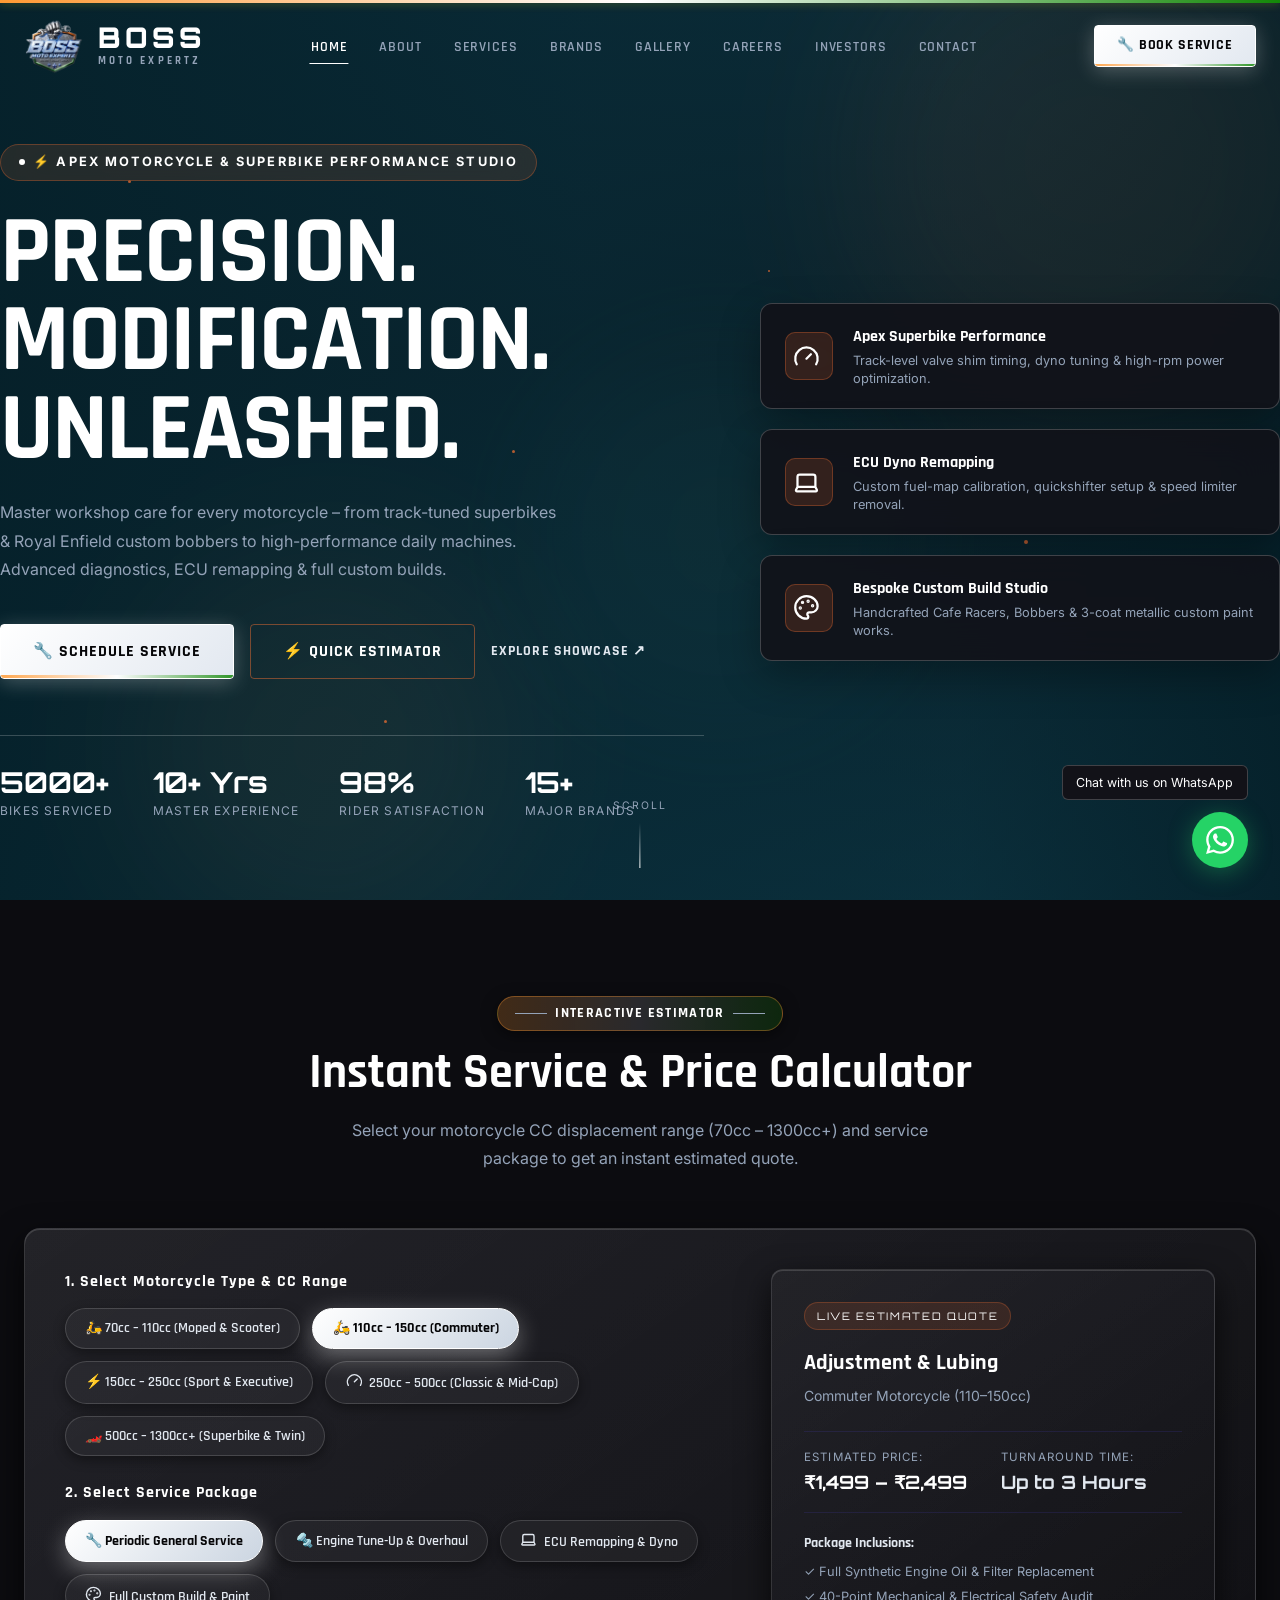
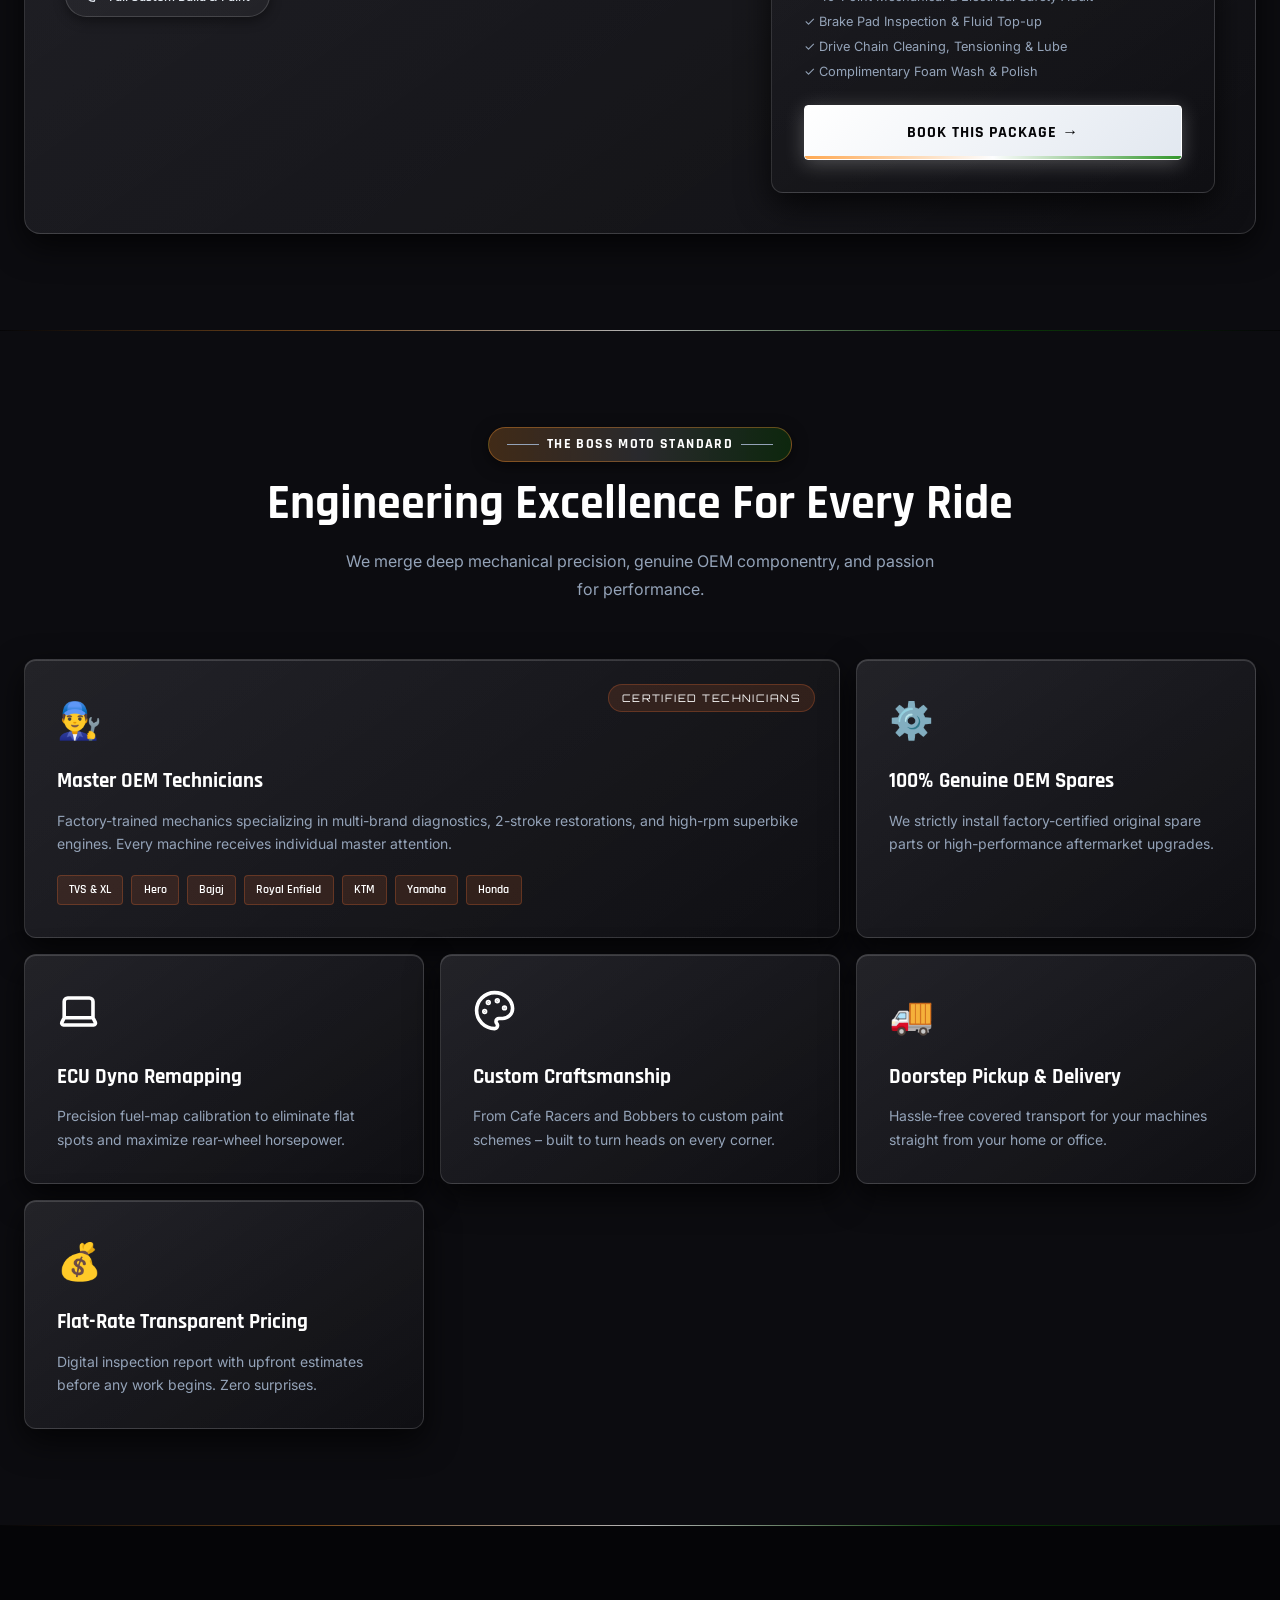
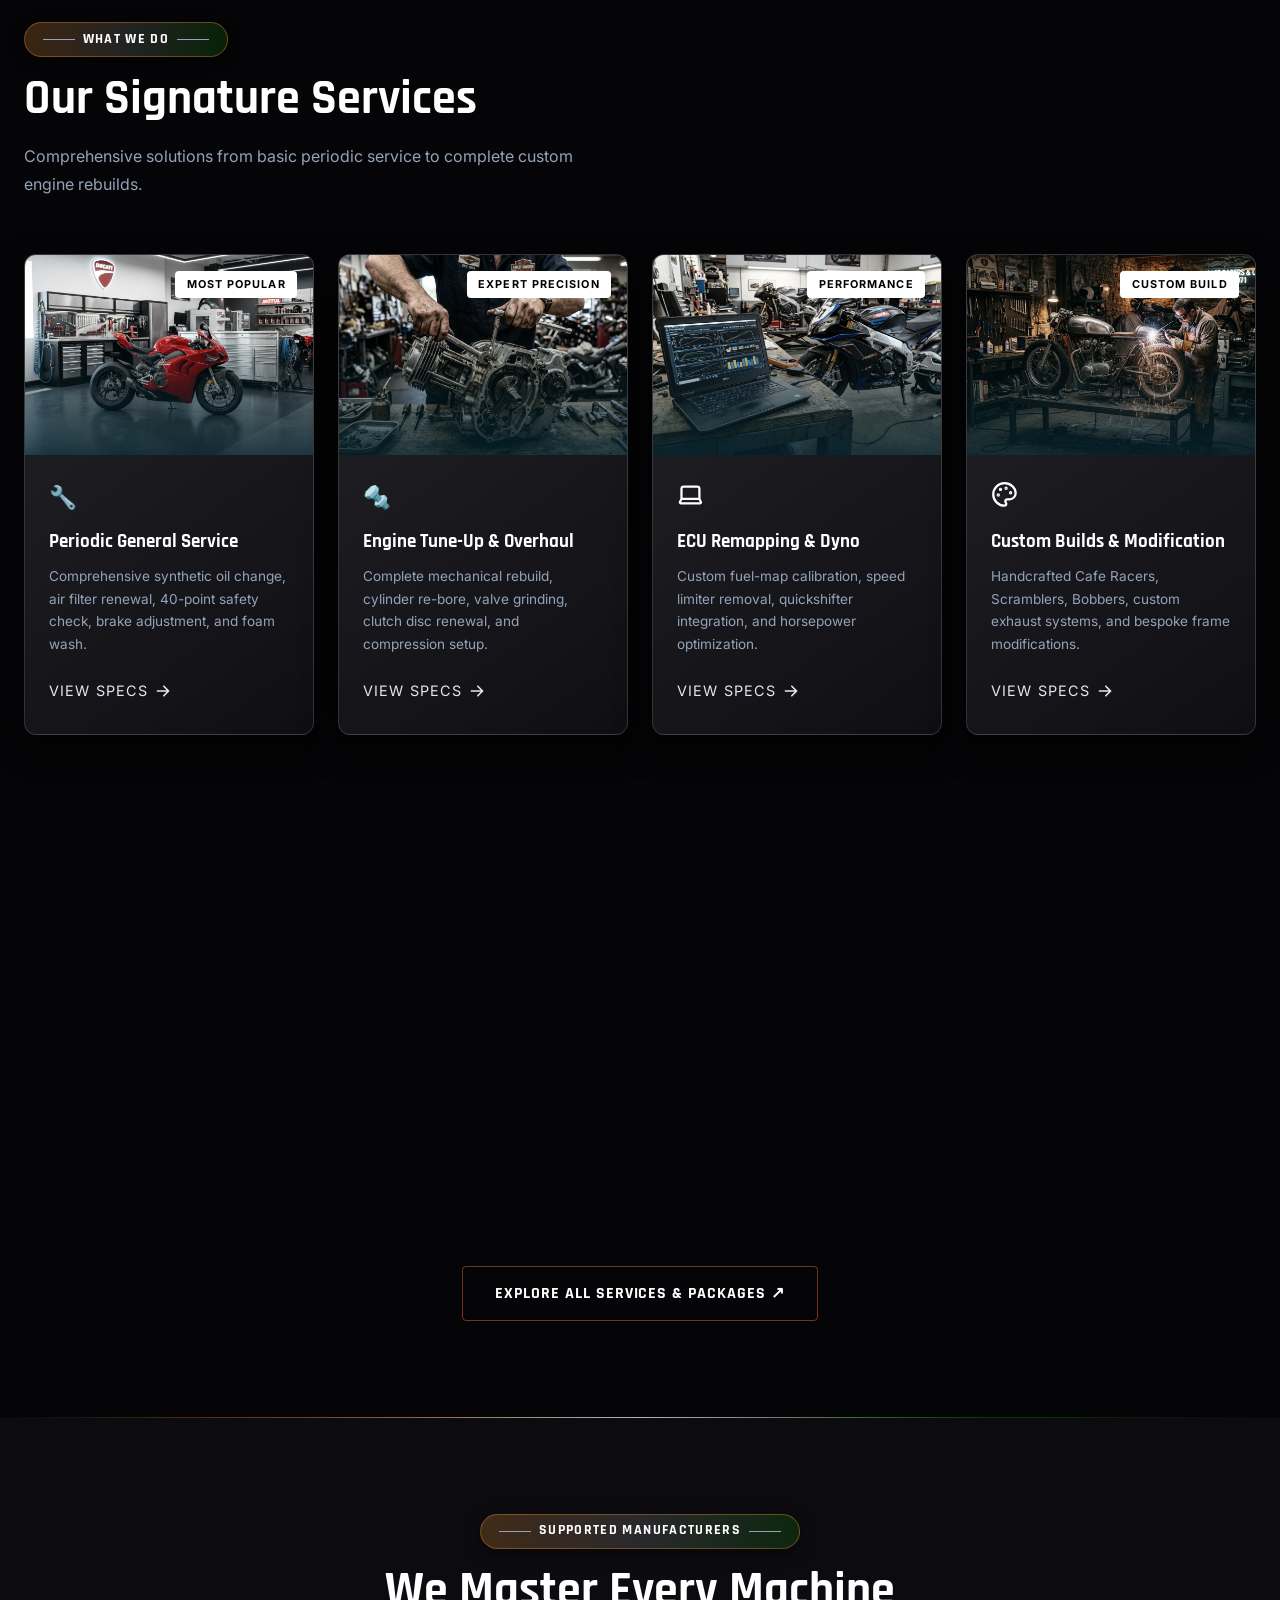
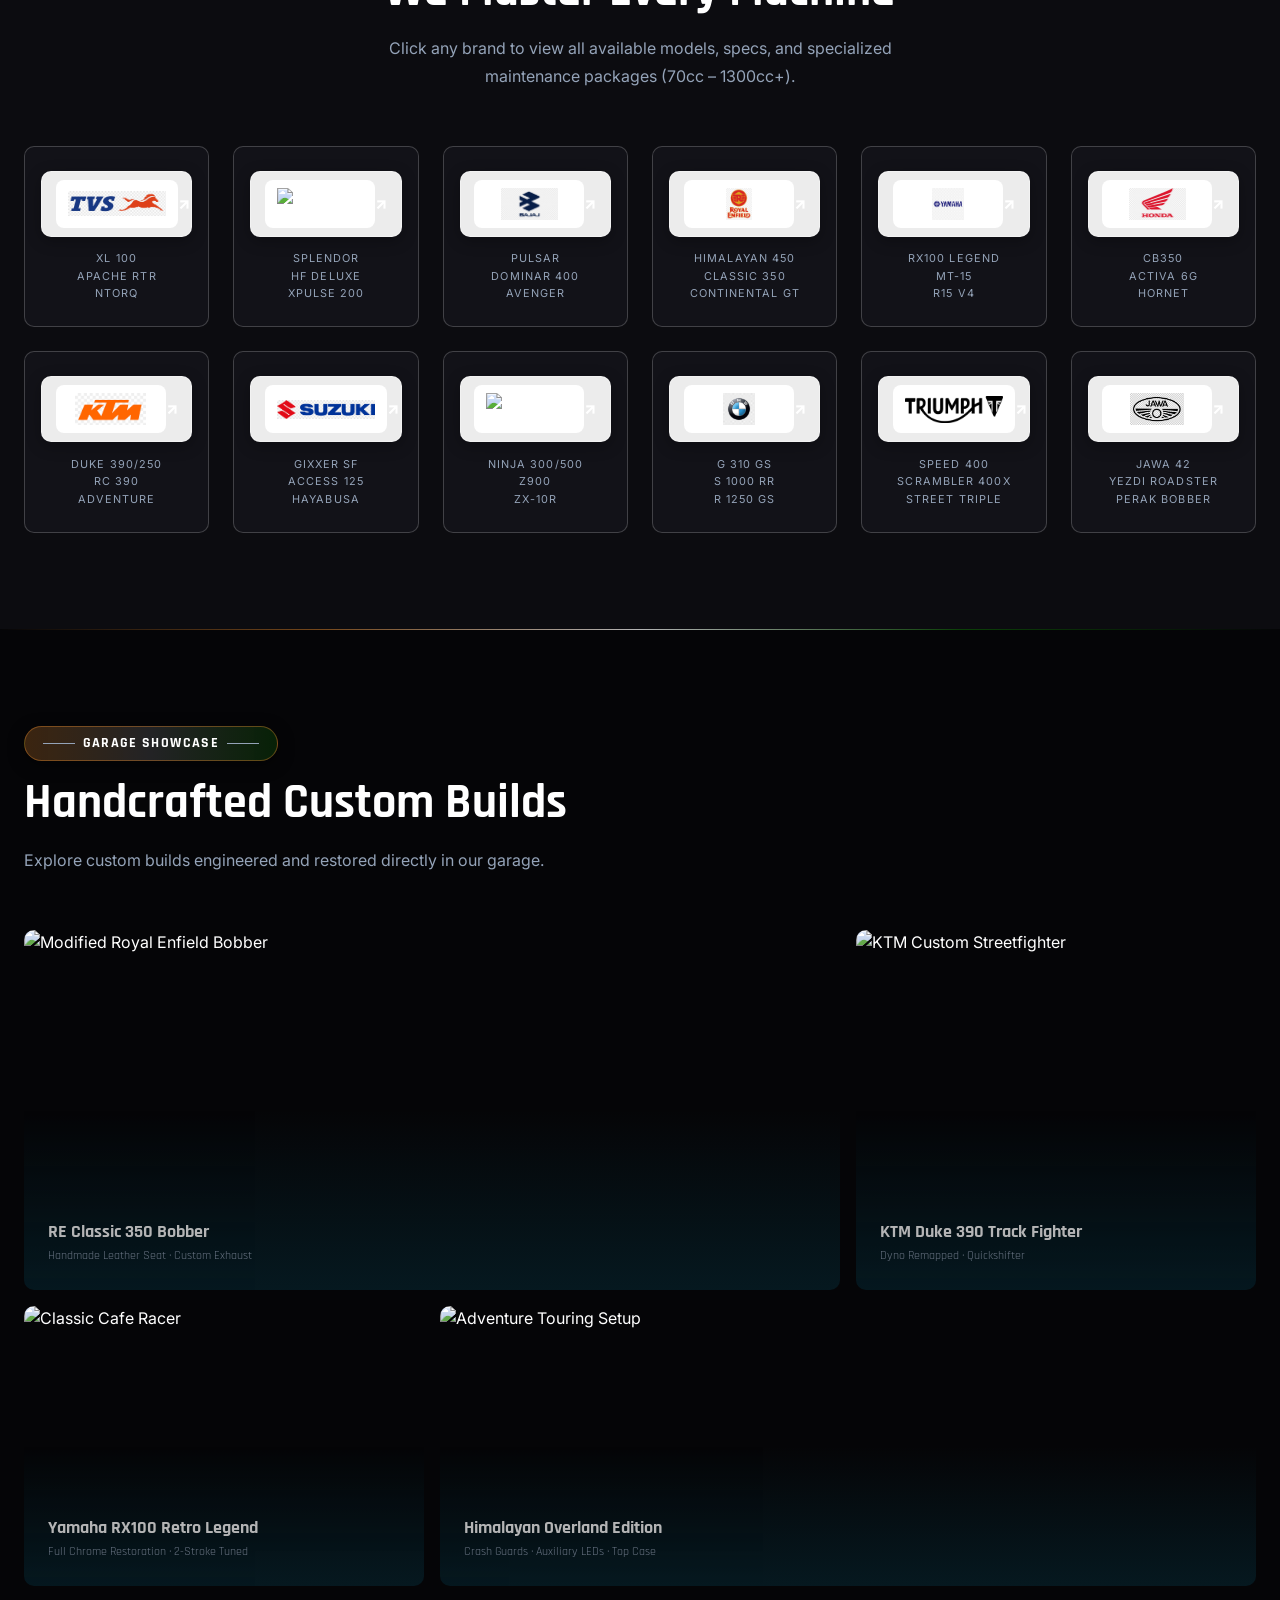
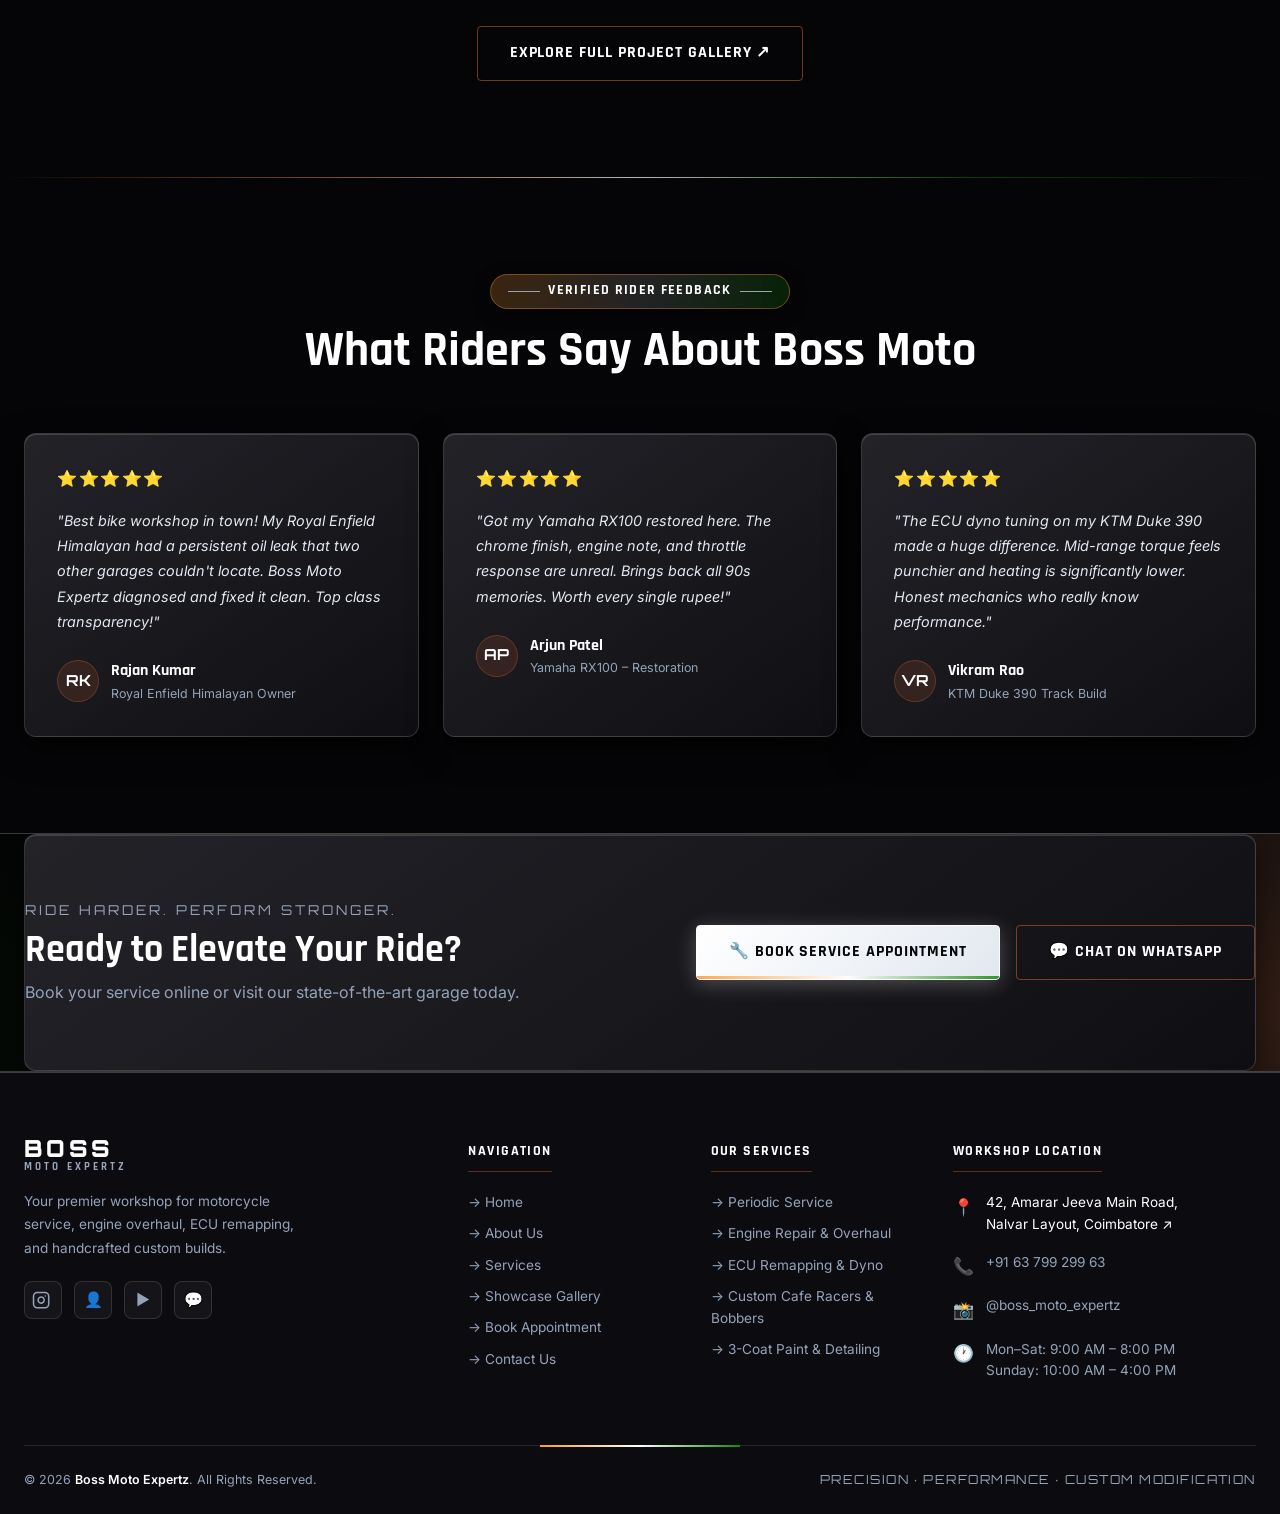
==== commit 97397f4c: "Update Boss Moto Expertz website assets and pages" ====
--- a/index.html
+++ b/index.html
@@ -10,7 +10,7 @@
   <meta property="og:description" content="Precision engineering and custom modifications for every motorcycle." />
   <meta property="og:type" content="website" />
   <link rel="icon" href="assets/logo.png" type="image/png" />
-  <link rel="stylesheet" href="css/style.css?v=sunset_teal" />
+  <link rel="stylesheet" href="css/style.css?v=103" />
 </head>
 <body>
 
@@ -31,6 +31,8 @@
         <li><a href="services.html" class="nav-link">Services</a></li>
         <li><a href="brands.html" class="nav-link">Brands</a></li>
         <li><a href="gallery.html" class="nav-link">Gallery</a></li>
+        <li><a href="careers.html" class="nav-link">Careers</a></li>
+        <li><a href="investors.html" class="nav-link">Investors</a></li>
         <li><a href="contact.html" class="nav-link">Contact</a></li>
       </ul>
 
@@ -51,6 +53,8 @@
     <a href="services.html" class="nav-link">Services</a>
     <a href="brands.html" class="nav-link">Brands</a>
     <a href="gallery.html" class="nav-link">Gallery</a>
+    <a href="careers.html" class="nav-link">Careers</a>
+    <a href="investors.html" class="nav-link">Investors</a>
     <a href="contact.html" class="nav-link">Contact</a>
     <a href="booking.html" class="btn btn-primary">🔧 Book Service</a>
   </div>
@@ -128,7 +132,7 @@
       <!-- Right Column: Modern Superbike Telemetry & Spec Cards -->
       <div class="hero-telemetry-panel">
         <div class="telemetry-card">
-          <div class="telemetry-icon">🏍️</div>
+          <div class="telemetry-icon"><svg xmlns="http://www.w3.org/2000/svg" width="1.2em" height="1.2em" viewBox="0 0 24 24" fill="none" stroke="currentColor" stroke-width="2" stroke-linecap="round" stroke-linejoin="round" style="vertical-align:-0.125em; margin-right:4px;" class="lucide lucide-gauge"><path d="m12 14 4-4"/><path d="M3.34 19a10 10 0 1 1 17.32 0"/></svg></div>
           <div class="telemetry-info">
             <h4>Apex Superbike Performance</h4>
             <p>Track-level valve shim timing, dyno tuning & high-rpm power optimization.</p>
@@ -136,7 +140,7 @@
         </div>
 
         <div class="telemetry-card">
-          <div class="telemetry-icon">💻</div>
+          <div class="telemetry-icon"><svg xmlns="http://www.w3.org/2000/svg" width="1.2em" height="1.2em" viewBox="0 0 24 24" fill="none" stroke="currentColor" stroke-width="2" stroke-linecap="round" stroke-linejoin="round" style="vertical-align:-0.125em; margin-right:4px;" class="lucide lucide-laptop"><path d="M20 16V7a2 2 0 0 0-2-2H6a2 2 0 0 0-2 2v9m16 0H4m16 0 1.28 2.55a1 1 0 0 1-.9 1.45H3.62a1 1 0 0 1-.9-1.45L4 16"/></svg></div>
           <div class="telemetry-info">
             <h4>ECU Dyno Remapping</h4>
             <p>Custom fuel-map calibration, quickshifter setup & speed limiter removal.</p>
@@ -144,7 +148,7 @@
         </div>
 
         <div class="telemetry-card">
-          <div class="telemetry-icon">🎨</div>
+          <div class="telemetry-icon"><svg xmlns="http://www.w3.org/2000/svg" width="1.2em" height="1.2em" viewBox="0 0 24 24" fill="none" stroke="currentColor" stroke-width="2" stroke-linecap="round" stroke-linejoin="round" style="vertical-align:-0.125em; margin-right:4px;" class="lucide lucide-palette"><circle cx="13.5" cy="6.5" r=".5" fill="currentColor"/><circle cx="17.5" cy="10.5" r=".5" fill="currentColor"/><circle cx="8.5" cy="7.5" r=".5" fill="currentColor"/><circle cx="6.5" cy="12.5" r=".5" fill="currentColor"/><path d="M12 2C6.5 2 2 6.5 2 12s4.5 10 10 10c.926 0 1.648-.746 1.648-1.688 0-.437-.18-.835-.437-1.125-.29-.289-.438-.652-.438-1.125a1.64 1.64 0 0 1 1.668-1.668h1.996c3.051 0 5.555-2.503 5.555-5.554C21.965 6.012 17.461 2 12 2z"/></svg></div>
           <div class="telemetry-info">
             <h4>Bespoke Custom Build Studio</h4>
             <p>Handcrafted Cafe Racers, Bobbers & 3-coat metallic custom paint works.</p>
@@ -178,7 +182,7 @@
                 <button type="button" class="pill-btn" data-category="moped">🛵 70cc – 110cc (Moped & Scooter)</button>
                 <button type="button" class="pill-btn active" data-category="commuter">🛵 110cc – 150cc (Commuter)</button>
                 <button type="button" class="pill-btn" data-category="performance">⚡ 150cc – 250cc (Sport & Executive)</button>
-                <button type="button" class="pill-btn" data-category="classic">🏍️ 250cc – 500cc (Classic & Mid-Cap)</button>
+                <button type="button" class="pill-btn" data-category="classic"><svg xmlns="http://www.w3.org/2000/svg" width="1.2em" height="1.2em" viewBox="0 0 24 24" fill="none" stroke="currentColor" stroke-width="2" stroke-linecap="round" stroke-linejoin="round" style="vertical-align:-0.125em; margin-right:4px;" class="lucide lucide-gauge"><path d="m12 14 4-4"/><path d="M3.34 19a10 10 0 1 1 17.32 0"/></svg> 250cc – 500cc (Classic & Mid-Cap)</button>
                 <button type="button" class="pill-btn" data-category="superbike">🏎️ 500cc – 1300cc+ (Superbike & Twin)</button>
               </div>
             </div>
@@ -188,8 +192,8 @@
               <div class="pill-group" id="servicePackageGroup">
                 <button type="button" class="pill-btn active" data-package="general">🔧 Periodic General Service</button>
                 <button type="button" class="pill-btn" data-package="engine">🔩 Engine Tune-Up & Overhaul</button>
-                <button type="button" class="pill-btn" data-package="ecu">💻 ECU Remapping & Dyno</button>
-                <button type="button" class="pill-btn" data-package="custom">🎨 Full Custom Build & Paint</button>
+                <button type="button" class="pill-btn" data-package="ecu"><svg xmlns="http://www.w3.org/2000/svg" width="1.2em" height="1.2em" viewBox="0 0 24 24" fill="none" stroke="currentColor" stroke-width="2" stroke-linecap="round" stroke-linejoin="round" style="vertical-align:-0.125em; margin-right:4px;" class="lucide lucide-laptop"><path d="M20 16V7a2 2 0 0 0-2-2H6a2 2 0 0 0-2 2v9m16 0H4m16 0 1.28 2.55a1 1 0 0 1-.9 1.45H3.62a1 1 0 0 1-.9-1.45L4 16"/></svg> ECU Remapping & Dyno</button>
+                <button type="button" class="pill-btn" data-package="custom"><svg xmlns="http://www.w3.org/2000/svg" width="1.2em" height="1.2em" viewBox="0 0 24 24" fill="none" stroke="currentColor" stroke-width="2" stroke-linecap="round" stroke-linejoin="round" style="vertical-align:-0.125em; margin-right:4px;" class="lucide lucide-palette"><circle cx="13.5" cy="6.5" r=".5" fill="currentColor"/><circle cx="17.5" cy="10.5" r=".5" fill="currentColor"/><circle cx="8.5" cy="7.5" r=".5" fill="currentColor"/><circle cx="6.5" cy="12.5" r=".5" fill="currentColor"/><path d="M12 2C6.5 2 2 6.5 2 12s4.5 10 10 10c.926 0 1.648-.746 1.648-1.688 0-.437-.18-.835-.437-1.125-.29-.289-.438-.652-.438-1.125a1.64 1.64 0 0 1 1.668-1.668h1.996c3.051 0 5.555-2.503 5.555-5.554C21.965 6.012 17.461 2 12 2z"/></svg> Full Custom Build & Paint</button>
               </div>
             </div>
           </div>
@@ -269,14 +273,14 @@
 
         <!-- Bento Item 3 -->
         <div class="bento-card glass-card reveal reveal-delay-2">
-          <div class="bento-icon">💻</div>
+          <div class="bento-icon"><svg xmlns="http://www.w3.org/2000/svg" width="1.2em" height="1.2em" viewBox="0 0 24 24" fill="none" stroke="currentColor" stroke-width="2" stroke-linecap="round" stroke-linejoin="round" style="vertical-align:-0.125em; margin-right:4px;" class="lucide lucide-laptop"><path d="M20 16V7a2 2 0 0 0-2-2H6a2 2 0 0 0-2 2v9m16 0H4m16 0 1.28 2.55a1 1 0 0 1-.9 1.45H3.62a1 1 0 0 1-.9-1.45L4 16"/></svg></div>
           <h3>ECU Dyno Remapping</h3>
           <p>Precision fuel-map calibration to eliminate flat spots and maximize rear-wheel horsepower.</p>
         </div>
 
         <!-- Bento Item 4 -->
         <div class="bento-card glass-card reveal reveal-delay-3">
-          <div class="bento-icon">🎨</div>
+          <div class="bento-icon"><svg xmlns="http://www.w3.org/2000/svg" width="1.2em" height="1.2em" viewBox="0 0 24 24" fill="none" stroke="currentColor" stroke-width="2" stroke-linecap="round" stroke-linejoin="round" style="vertical-align:-0.125em; margin-right:4px;" class="lucide lucide-palette"><circle cx="13.5" cy="6.5" r=".5" fill="currentColor"/><circle cx="17.5" cy="10.5" r=".5" fill="currentColor"/><circle cx="8.5" cy="7.5" r=".5" fill="currentColor"/><circle cx="6.5" cy="12.5" r=".5" fill="currentColor"/><path d="M12 2C6.5 2 2 6.5 2 12s4.5 10 10 10c.926 0 1.648-.746 1.648-1.688 0-.437-.18-.835-.437-1.125-.29-.289-.438-.652-.438-1.125a1.64 1.64 0 0 1 1.668-1.668h1.996c3.051 0 5.555-2.503 5.555-5.554C21.965 6.012 17.461 2 12 2z"/></svg></div>
           <h3>Custom Craftsmanship</h3>
           <p>From Cafe Racers and Bobbers to custom paint schemes – built to turn heads on every corner.</p>
         </div>
@@ -313,7 +317,7 @@
 
         <article class="service-card reveal reveal-delay-1">
           <div class="service-img">
-            <img src="https://images.unsplash.com/photo-1615172282427-9a57ef2d142e?w=600&q=75" alt="General Bike Service" loading="lazy" />
+            <img src="assets/services/general_service.jpg" alt="General Bike Service" loading="lazy" />
             <div class="service-img-overlay"></div>
             <span class="service-badge">Most Popular</span>
           </div>
@@ -327,7 +331,7 @@
 
         <article class="service-card reveal reveal-delay-2">
           <div class="service-img">
-            <img src="https://images.unsplash.com/photo-1558618047-3c8c76ca7d13?w=600&q=75" alt="Engine Repair" loading="lazy" />
+            <img src="assets/services/engine_repair.jpg" alt="Engine Repair" loading="lazy" />
             <div class="service-img-overlay"></div>
             <span class="service-badge">Expert Precision</span>
           </div>
@@ -341,12 +345,12 @@
 
         <article class="service-card reveal reveal-delay-3">
           <div class="service-img">
-            <img src="https://images.unsplash.com/photo-1601972599720-36938d4ecd31?w=600&q=75" alt="ECU Tuning" loading="lazy" />
+            <img src="assets/services/ecu_tuning.jpg" alt="ECU Tuning" loading="lazy" />
             <div class="service-img-overlay"></div>
             <span class="service-badge">Performance</span>
           </div>
           <div class="service-body">
-            <div class="icon">💻</div>
+            <div class="icon"><svg xmlns="http://www.w3.org/2000/svg" width="1.2em" height="1.2em" viewBox="0 0 24 24" fill="none" stroke="currentColor" stroke-width="2" stroke-linecap="round" stroke-linejoin="round" style="vertical-align:-0.125em; margin-right:4px;" class="lucide lucide-laptop"><path d="M20 16V7a2 2 0 0 0-2-2H6a2 2 0 0 0-2 2v9m16 0H4m16 0 1.28 2.55a1 1 0 0 1-.9 1.45H3.62a1 1 0 0 1-.9-1.45L4 16"/></svg></div>
             <h3>ECU Remapping & Dyno</h3>
             <p>Custom fuel-map calibration, speed limiter removal, quickshifter integration, and horsepower optimization.</p>
             <a href="services.html#performance" class="btn-ghost">View Specs <svg xmlns="http://www.w3.org/2000/svg" viewBox="0 0 20 20" fill="currentColor" width="16"><path fill-rule="evenodd" d="M10.293 3.293a1 1 0 011.414 0l6 6a1 1 0 010 1.414l-6 6a1 1 0 01-1.414-1.414L14.586 11H3a1 1 0 110-2h11.586l-4.293-4.293a1 1 0 010-1.414z" clip-rule="evenodd" /></svg></a>
@@ -355,12 +359,12 @@
 
         <article class="service-card reveal reveal-delay-4">
           <div class="service-img">
-            <img src="https://images.unsplash.com/photo-1558618666-fcd25c85cd64?w=600&q=75" alt="Custom Modification" loading="lazy" />
+            <img src="assets/services/custom_build.jpg" alt="Custom Modification" loading="lazy" />
             <div class="service-img-overlay"></div>
             <span class="service-badge highlight">Custom Build</span>
           </div>
           <div class="service-body">
-            <div class="icon">🎨</div>
+            <div class="icon"><svg xmlns="http://www.w3.org/2000/svg" width="1.2em" height="1.2em" viewBox="0 0 24 24" fill="none" stroke="currentColor" stroke-width="2" stroke-linecap="round" stroke-linejoin="round" style="vertical-align:-0.125em; margin-right:4px;" class="lucide lucide-palette"><circle cx="13.5" cy="6.5" r=".5" fill="currentColor"/><circle cx="17.5" cy="10.5" r=".5" fill="currentColor"/><circle cx="8.5" cy="7.5" r=".5" fill="currentColor"/><circle cx="6.5" cy="12.5" r=".5" fill="currentColor"/><path d="M12 2C6.5 2 2 6.5 2 12s4.5 10 10 10c.926 0 1.648-.746 1.648-1.688 0-.437-.18-.835-.437-1.125-.29-.289-.438-.652-.438-1.125a1.64 1.64 0 0 1 1.668-1.668h1.996c3.051 0 5.555-2.503 5.555-5.554C21.965 6.012 17.461 2 12 2z"/></svg></div>
             <h3>Custom Builds & Modification</h3>
             <p>Handcrafted Cafe Racers, Scramblers, Bobbers, custom exhaust systems, and bespoke frame modifications.</p>
             <a href="services.html#modifications" class="btn-ghost">View Specs <svg xmlns="http://www.w3.org/2000/svg" viewBox="0 0 20 20" fill="currentColor" width="16"><path fill-rule="evenodd" d="M10.293 3.293a1 1 0 011.414 0l6 6a1 1 0 010 1.414l-6 6a1 1 0 01-1.414-1.414L14.586 11H3a1 1 0 110-2h11.586l-4.293-4.293a1 1 0 010-1.414z" clip-rule="evenodd" /></svg></a>
@@ -369,7 +373,7 @@
 
         <article class="service-card reveal reveal-delay-5">
           <div class="service-img">
-            <img src="https://images.unsplash.com/photo-1564013799919-ab600027ffc6?w=600&q=75" alt="Bike Painting" loading="lazy" />
+            <img src="assets/services/bike_painting.jpg" alt="Bike Painting" loading="lazy" />
             <div class="service-img-overlay"></div>
           </div>
           <div class="service-body">
@@ -382,7 +386,7 @@
 
         <article class="service-card reveal reveal-delay-6">
           <div class="service-img">
-            <img src="https://images.unsplash.com/photo-1558618047-3c8c76ca7d13?w=600&q=75" alt="Brake & Suspension Work" loading="lazy" />
+            <img src="assets/services/brake_suspension.jpg" alt="Brake & Suspension Work" loading="lazy" />
             <div class="service-img-overlay"></div>
           </div>
           <div class="service-body">
@@ -412,90 +416,96 @@
         <p class="section-subtitle" style="margin:0 auto;">Click any brand to view all available models, specs, and specialized maintenance packages (70cc – 1300cc+).</p>
       </div>
 
+      <style>
+        .brands-grid { display: grid; grid-template-columns: repeat(6, 1fr); gap: 1.5rem; justify-content: center; align-items: stretch; }
+        @media (max-width: 1200px) { .brands-grid { grid-template-columns: repeat(4, 1fr); } }
+        @media (max-width: 768px) { .brands-grid { grid-template-columns: repeat(2, 1fr); } }
+        .home-brand-logo { height: 75px; width: 100%; object-fit: contain; margin: 0 auto; display: block; }
+      </style>
       <div class="brands-grid">
         <a href="brands.html?brand=tvs" class="brand-card reveal reveal-delay-1" style="text-decoration:none;">
           <div class="brand-card-logo-wrap">
-            <img src="assets/brands/tvs.svg" alt="TVS Logo" class="home-brand-logo" />
-            <span class="arrow-icon">↗</span>
-          </div>
-          <div class="brand-subtitle">XL 100 · Apache RTR/RR · Ntorq · Ronin · Jupiter</div>
+            <img src="assets/brands/tvs.png?v=103" alt="TVS Logo" class="home-brand-logo" />
+            <span class="arrow-icon">↗</span>
+          </div>
+          <div class="brand-subtitle" style="text-align: center; text-transform: uppercase;">XL 100<br>Apache RTR<br>Ntorq</div>
         </a>
         <a href="brands.html?brand=hero" class="brand-card reveal reveal-delay-2" style="text-decoration:none;">
           <div class="brand-card-logo-wrap">
-            <img src="assets/brands/hero.svg" alt="Hero Logo" class="home-brand-logo" />
-            <span class="arrow-icon">↗</span>
-          </div>
-          <div class="brand-subtitle">Splendor · HF Deluxe · Xpulse 200 · Mavrick</div>
+            <img src="assets/brands/hero.svg?v=103" alt="Hero Logo" class="home-brand-logo" />
+            <span class="arrow-icon">↗</span>
+          </div>
+          <div class="brand-subtitle" style="text-align: center; text-transform: uppercase;">Splendor<br>HF Deluxe<br>Xpulse 200</div>
         </a>
         <a href="brands.html?brand=bajaj" class="brand-card reveal reveal-delay-3" style="text-decoration:none;">
           <div class="brand-card-logo-wrap">
-            <img src="assets/brands/bajaj.svg" alt="Bajaj Logo" class="home-brand-logo" />
-            <span class="arrow-icon">↗</span>
-          </div>
-          <div class="brand-subtitle">Pulsar NS/N · Dominar 400 · Avenger · Platina</div>
+            <img src="assets/brands/bajaj.png?v=103" alt="Bajaj Logo" class="home-brand-logo" />
+            <span class="arrow-icon">↗</span>
+          </div>
+          <div class="brand-subtitle" style="text-align: center; text-transform: uppercase;">Pulsar<br>Dominar 400<br>Avenger</div>
         </a>
         <a href="brands.html?brand=royalenfield" class="brand-card reveal reveal-delay-4" style="text-decoration:none;">
           <div class="brand-card-logo-wrap">
-            <img src="assets/brands/royalenfield.svg" alt="Royal Enfield Logo" class="home-brand-logo" />
-            <span class="arrow-icon">↗</span>
-          </div>
-          <div class="brand-subtitle">Himalayan 450 · Classic 350 · Continental GT</div>
+            <img src="assets/brands/royalenfield.png?v=103" alt="Royal Enfield Logo" class="home-brand-logo" />
+            <span class="arrow-icon">↗</span>
+          </div>
+          <div class="brand-subtitle" style="text-align: center; text-transform: uppercase;">Himalayan 450<br>Classic 350<br>Continental GT</div>
         </a>
         <a href="brands.html?brand=yamaha" class="brand-card reveal reveal-delay-5" style="text-decoration:none;">
           <div class="brand-card-logo-wrap">
-            <img src="assets/brands/yamaha.svg" alt="Yamaha Logo" class="home-brand-logo" />
-            <span class="arrow-icon">↗</span>
-          </div>
-          <div class="brand-subtitle">RX100 Legend · MT-15 · R15 V4 · Aerox</div>
+            <img src="assets/brands/yamaha.png?v=103" alt="Yamaha Logo" class="home-brand-logo" />
+            <span class="arrow-icon">↗</span>
+          </div>
+          <div class="brand-subtitle" style="text-align: center; text-transform: uppercase;">RX100 Legend<br>MT-15<br>R15 V4</div>
         </a>
         <a href="brands.html?brand=honda" class="brand-card reveal reveal-delay-6" style="text-decoration:none;">
           <div class="brand-card-logo-wrap">
-            <img src="assets/brands/honda.svg" alt="Honda Logo" class="home-brand-logo" />
-            <span class="arrow-icon">↗</span>
-          </div>
-          <div class="brand-subtitle">CB350 · Activa 6G · Hornet · CBR650R</div>
+            <img src="assets/brands/honda.png?v=103" alt="Honda Logo" class="home-brand-logo" />
+            <span class="arrow-icon">↗</span>
+          </div>
+          <div class="brand-subtitle" style="text-align: center; text-transform: uppercase;">CB350<br>Activa 6G<br>Hornet</div>
         </a>
         <a href="brands.html?brand=ktm" class="brand-card reveal reveal-delay-1" style="text-decoration:none;">
           <div class="brand-card-logo-wrap">
-            <img src="assets/brands/ktm.svg" alt="KTM Logo" class="home-brand-logo" />
-            <span class="arrow-icon">↗</span>
-          </div>
-          <div class="brand-subtitle">Duke 390/250 · RC 390 · Adventure</div>
+            <img src="assets/brands/ktm.png?v=103" alt="KTM Logo" class="home-brand-logo" />
+            <span class="arrow-icon">↗</span>
+          </div>
+          <div class="brand-subtitle" style="text-align: center; text-transform: uppercase;">Duke 390/250<br>RC 390<br>Adventure</div>
         </a>
         <a href="brands.html?brand=suzuki" class="brand-card reveal reveal-delay-2" style="text-decoration:none;">
           <div class="brand-card-logo-wrap">
-            <img src="assets/brands/suzuki.svg" alt="Suzuki Logo" class="home-brand-logo" />
-            <span class="arrow-icon">↗</span>
-          </div>
-          <div class="brand-subtitle">Gixxer SF · Access 125 · Hayabusa</div>
+            <img src="assets/brands/suzuki.png?v=103" alt="Suzuki Logo" class="home-brand-logo" />
+            <span class="arrow-icon">↗</span>
+          </div>
+          <div class="brand-subtitle" style="text-align: center; text-transform: uppercase;">Gixxer SF<br>Access 125<br>Hayabusa</div>
         </a>
         <a href="brands.html?brand=kawasaki" class="brand-card reveal reveal-delay-3" style="text-decoration:none;">
           <div class="brand-card-logo-wrap">
-            <img src="assets/brands/kawasaki.svg" alt="Kawasaki Logo" class="home-brand-logo" />
-            <span class="arrow-icon">↗</span>
-          </div>
-          <div class="brand-subtitle">Ninja 300/500 · Z900 · ZX-10R</div>
+            <img src="assets/brands/kawasaki.svg?v=103" alt="Kawasaki Logo" class="home-brand-logo" />
+            <span class="arrow-icon">↗</span>
+          </div>
+          <div class="brand-subtitle" style="text-align: center; text-transform: uppercase;">Ninja 300/500<br>Z900<br>ZX-10R</div>
         </a>
         <a href="brands.html?brand=bmw" class="brand-card reveal reveal-delay-4" style="text-decoration:none;">
           <div class="brand-card-logo-wrap">
-            <img src="assets/brands/bmw.svg" alt="BMW Logo" class="home-brand-logo" />
-            <span class="arrow-icon">↗</span>
-          </div>
-          <div class="brand-subtitle">G 310 GS · S 1000 RR · R 1250 GS</div>
+            <img src="assets/brands/bmw.jpg?v=103" alt="BMW Logo" class="home-brand-logo" />
+            <span class="arrow-icon">↗</span>
+          </div>
+          <div class="brand-subtitle" style="text-align: center; text-transform: uppercase;">G 310 GS<br>S 1000 RR<br>R 1250 GS</div>
         </a>
         <a href="brands.html?brand=triumph" class="brand-card reveal reveal-delay-5" style="text-decoration:none;">
           <div class="brand-card-logo-wrap">
-            <img src="assets/brands/triumph.svg" alt="Triumph Logo" class="home-brand-logo" />
-            <span class="arrow-icon">↗</span>
-          </div>
-          <div class="brand-subtitle">Speed 400 · Scrambler 400X · Street Triple</div>
+            <img src="assets/brands/triumph.png?v=103" alt="Triumph Logo" class="home-brand-logo" />
+            <span class="arrow-icon">↗</span>
+          </div>
+          <div class="brand-subtitle" style="text-align: center; text-transform: uppercase;">Speed 400<br>Scrambler 400X<br>Street Triple</div>
         </a>
         <a href="brands.html?brand=jawa" class="brand-card reveal reveal-delay-6" style="text-decoration:none;">
           <div class="brand-card-logo-wrap">
-            <img src="assets/brands/jawa.svg" alt="Jawa Logo" class="home-brand-logo" />
-            <span class="arrow-icon">↗</span>
-          </div>
-          <div class="brand-subtitle">Jawa 42 · Yezdi Roadster · Perak Bobber</div>
+            <img src="assets/brands/jawa.jpg?v=103" alt="Jawa Logo" class="home-brand-logo" />
+            <span class="arrow-icon">↗</span>
+          </div>
+          <div class="brand-subtitle" style="text-align: center; text-transform: uppercase;">Jawa 42<br>Yezdi Roadster<br>Perak Bobber</div>
         </a>
       </div>
     </div>
@@ -514,25 +524,25 @@
 
       <div class="showcase-grid">
         <div class="showcase-item reveal reveal-delay-1">
-          <img src="https://images.unsplash.com/photo-1558618666-fcd25c85cd64?w=900&q=80" alt="Modified Royal Enfield Bobber" class="showcase-img" loading="lazy" />
+          <img src="assets/gallery/re_bobber.jpg" alt="Modified Royal Enfield Bobber" class="showcase-img" loading="lazy" />
           <div class="showcase-overlay">
             <div class="showcase-label">RE Classic 350 Bobber<span>Handmade Leather Seat · Custom Exhaust</span></div>
           </div>
         </div>
         <div class="showcase-item reveal reveal-delay-2">
-          <img src="https://images.unsplash.com/photo-1568772585407-9361f9bf3a87?w=600&q=80" alt="KTM Custom Streetfighter" class="showcase-img" loading="lazy" />
+          <img src="assets/gallery/ktm_track.jpg" alt="KTM Custom Streetfighter" class="showcase-img" loading="lazy" />
           <div class="showcase-overlay">
             <div class="showcase-label">KTM Duke 390 Track Fighter<span>Dyno Remapped · Quickshifter</span></div>
           </div>
         </div>
         <div class="showcase-item reveal reveal-delay-3">
-          <img src="https://images.unsplash.com/photo-1519681393784-d120267933ba?w=600&q=80" alt="Classic Cafe Racer" class="showcase-img" loading="lazy" />
+          <img src="assets/gallery/rx100_retro.jpg" alt="Classic Cafe Racer" class="showcase-img" loading="lazy" />
           <div class="showcase-overlay">
             <div class="showcase-label">Yamaha RX100 Retro Legend<span>Full Chrome Restoration · 2-Stroke Tuned</span></div>
           </div>
         </div>
         <div class="showcase-item reveal reveal-delay-4">
-          <img src="https://images.unsplash.com/photo-1558618047-3c8c76ca7d13?w=900&q=80" alt="Adventure Touring Setup" class="showcase-img" loading="lazy" />
+          <img src="assets/gallery/himalayan_adv.jpg" alt="Adventure Touring Setup" class="showcase-img" loading="lazy" />
           <div class="showcase-overlay">
             <div class="showcase-label">Himalayan Overland Edition<span>Crash Guards · Auxiliary LEDs · Top Case</span></div>
           </div>
@@ -626,7 +636,7 @@
           </div>
           <p>Your premier workshop for motorcycle service, engine overhaul, ECU remapping, and handcrafted custom builds.</p>
           <div class="footer-social">
-            <a href="https://www.instagram.com/boss_moto_expertz" target="_blank" rel="noopener" class="social-link" aria-label="Instagram">📸</a>
+            <a href="https://www.instagram.com/boss_moto_expertz" target="_blank" rel="noopener" class="social-link" aria-label="Instagram"><svg xmlns="http://www.w3.org/2000/svg" width="1.2em" height="1.2em" viewBox="0 0 24 24" fill="none" stroke="currentColor" stroke-width="2" stroke-linecap="round" stroke-linejoin="round" style="vertical-align:-0.125em; margin-right:4px;"><rect x="2" y="2" width="20" height="20" rx="5" ry="5"></rect><path d="M16 11.37A4 4 0 1 1 12.63 8 4 4 0 0 1 16 11.37z"></path><line x1="17.5" y1="6.5" x2="17.51" y2="6.5"></line></svg></a>
             <a href="https://www.facebook.com/Bossmotoexpertz" target="_blank" rel="noopener" class="social-link" aria-label="Facebook">👤</a>
             <a href="https://www.youtube.com/@Bossmotoexpertz" target="_blank" rel="noopener" class="social-link" aria-label="YouTube">▶️</a>
             <a href="https://wa.me/916379929963" target="_blank" rel="noopener" class="social-link" aria-label="WhatsApp">💬</a>
@@ -640,7 +650,7 @@
             <li><a href="about.html">→ About Us</a></li>
             <li><a href="services.html">→ Services</a></li>
             <li><a href="gallery.html">→ Showcase Gallery</a></li>
-            <li><a href="booking.html">→ Book Appointment</a></li>
+            <li><a href="tel:+916379929963">→ Book Appointment</a></li>
             <li><a href="contact.html">→ Contact Us</a></li>
           </ul>
         </div>
@@ -697,6 +707,6 @@
 
   <button class="back-to-top" id="backToTop" aria-label="Back to top">↑</button>
 
-  <script src="js/main.js"></script>
+  <script src="js/main.js?v=100"></script>
 </body>
 </html>
--- a/css/style.css
+++ b/css/style.css
@@ -7,36 +7,53 @@
 
 /* ─── CSS Custom Properties ─────────────────────────────── */
 :root {
-  /* ── Sunset Teal & Vivid Coral Palette (Inspired by Sunset Photography) ── */
-  --black: #06232D;             /* Base Dark Midnight Teal */
-  --black-soft: #0A2E3B;        /* Secondary Dark Background */
-  --black-card: #0E3948;        /* Card Background */
-  --black-surface: #144455;     /* Elevated Surface / Hover */
+  /* ──────────────────────────────────────────────────────────
+     STEALTH OBSIDIAN BLACK & STERLING PLATINUM CHROME DESIGN
+     WITH SUBTLE INDIAN TRICOLOR (TIRANGA) ACCENTS 🇮🇳
+     ────────────────────────────────────────────────────────── */
+  --black: #050507;             /* Ultra Deep Obsidian Black */
+  --black-soft: #0C0C10;        /* Secondary Dark Background */
+  --black-card: #121218;        /* Dark Metallic Card Surface */
+  --black-surface: #1B1B24;     /* Elevated Interactive Surface */
   
-  --white: #F0F9FA;             /* Primary Text (Crisp Ice White) */
-  --white-dim: #C5E2E8;         /* Secondary Text (Ice Teal) */
-  --silver: #8BB8C1;            /* Muted Labels & Descriptions */
-  --silver-dim: #4B7D89;        /* Dim Borders & Subtle Accents */
+  --white: #FFFFFF;             /* Pure High-Contrast White */
+  --white-dim: #F1F5F9;         /* Sterling Platinum White */
+  --silver: #E2E8F0;            /* Liquid Metallic Platinum */
+  --silver-dim: #94A3B8;        /* Muted Sterling Silver */
   
-  --accent: #FA7232;            /* Swatch 1: Vivid Coral Orange */
-  --accent-dim: #F7B267;        /* Swatch 2: Warm Amber Glow */
-  --accent-glow: rgba(250, 114, 50, 0.28);
+  --accent: #FFFFFF;            /* Pure Sterling Platinum White Accent */
+  --accent-dim: #E2E8F0;        /* Soft Platinum Chrome Glow */
+  --accent-glow: rgba(255, 255, 255, 0.35);
   
-  --teal-muted: #419488;        /* Swatch 3: Muted Teal Green */
-  --teal-deep: #0B6A78;         /* Swatch 4: Deep Ocean Teal */
-  --teal-dark: #07333F;         /* Swatch 5: Midnight Teal */
-
-  /* Legacy & HTML aliases */
-  --navy: #0A2E3B;
-  --deep-blue: #06232D;
-  --orange: #FA7232;
-  --orange-glow: rgba(250, 114, 50, 0.28);
-  --grad-orange: linear-gradient(135deg, #FA7232 0%, #F7B267 100%);
-
-  /* Glass Effects */
-  --glass-bg: rgba(14, 57, 72, 0.82);
-  --glass-border: rgba(65, 148, 136, 0.25);
-  --glass-blur: blur(20px);
+  --silver-accent: #FFFFFF;     /* Pure Platinum Silver Highlight */
+  --silver-glow: rgba(255, 255, 255, 0.3);
+
+  /* Indian Tricolor Tokens */
+  --saffron: #FF9933;           /* India Saffron */
+  --saffron-glow: rgba(255, 153, 51, 0.35);
+  --india-white: #FFFFFF;
+  --india-green: #138808;        /* India Emerald Green */
+  --india-green-glow: rgba(19, 136, 8, 0.35);
+  --chakra-blue: #002244;
+  
+  --grad-tiranga: linear-gradient(90deg, #FF9933 0%, #FFFFFF 50%, #138808 100%);
+  --grad-tiranga-subtle: linear-gradient(90deg, rgba(255, 153, 51, 0.22) 0%, rgba(255, 255, 255, 0.12) 50%, rgba(19, 136, 8, 0.22) 100%);
+
+  --teal-muted: #1E293B;
+  --teal-deep: #0C0C10;
+  --teal-dark: #050507;
+
+  /* Legacy & HTML Aliases */
+  --navy: #0C0C10;
+  --deep-blue: #050507;
+  --orange: #FF9933;
+  --orange-glow: rgba(255, 153, 51, 0.35);
+  --grad-orange: linear-gradient(135deg, #FFFFFF 0%, #CBD5E1 100%);
+
+  /* Glassmorphism & Metallic Borders */
+  --glass-bg: rgba(18, 18, 24, 0.88);
+  --glass-border: rgba(255, 255, 255, 0.2);
+  --glass-blur: blur(24px);
 
   /* Typography */
   --font-brand: 'Orbitron', sans-serif;
@@ -47,16 +64,17 @@
   --section-py: 6rem;
   --container-max: 1280px;
 
-  /* Transitions */
-  --t-fast: 0.2s ease;
-  --t-mid: 0.4s ease;
-  --t-slow: 0.7s cubic-bezier(0.22, 1, 0.36, 1);
-
-  /* Atmospheric Gradients */
-  --grad-hero: radial-gradient(circle at 80% 20%, rgba(250, 114, 50, 0.12) 0%, transparent 40%), linear-gradient(135deg, #06232D 0%, #0B6A78 55%, #051F27 100%);
-  --grad-accent: linear-gradient(135deg, #FA7232 0%, #F7B267 100%);
-  --grad-card: linear-gradient(145deg, #0E3948 0%, #0A2E3B 100%);
-  --grad-section: linear-gradient(180deg, #06232D 0%, #0A2E3B 100%);
+  /* Transitions & Smooth Motion */
+  --t-fast: 0.2s cubic-bezier(0.16, 1, 0.3, 1);
+  --t-mid: 0.4s cubic-bezier(0.16, 1, 0.3, 1);
+  --t-slow: 0.7s cubic-bezier(0.16, 1, 0.3, 1);
+
+  /* Gradients */
+  --grad-hero: radial-gradient(circle at 75% 25%, rgba(255, 153, 51, 0.12) 0%, transparent 45%), radial-gradient(circle at 25% 75%, rgba(19, 136, 8, 0.12) 0%, transparent 45%), linear-gradient(135deg, #030304 0%, #0C0C10 100%);
+  --grad-accent: linear-gradient(135deg, #FFFFFF 0%, #CBD5E1 100%);
+  --grad-silver: linear-gradient(135deg, #FFFFFF 0%, #94A3B8 100%);
+  --grad-card: linear-gradient(145deg, rgba(255,255,255,0.07) 0%, rgba(255,255,255,0.01) 100%), linear-gradient(145deg, #121218 0%, #0C0C10 100%);
+  --grad-section: linear-gradient(180deg, #050507 0%, #0C0C10 100%);
 }
 
 /* ─── Reset & Base ───────────────────────────────────────── */
@@ -208,17 +226,19 @@
 }
 
 .btn-primary {
-  background: var(--accent);
-  color: #FFFFFF;
-  border: 1.5px solid var(--accent);
+  background: linear-gradient(135deg, #FFFFFF 0%, #E2E8F0 100%);
+  color: #050507;
+  border: 1.5px solid #FFFFFF;
+  font-weight: 800;
+  box-shadow: 0 4px 20px rgba(255, 255, 255, 0.25);
 }
 
 .btn-primary:hover {
-  background: var(--accent-dim);
-  border-color: var(--accent-dim);
-  color: #FFFFFF;
+  background: #FFFFFF;
+  border-color: #FFFFFF;
+  color: #000000;
   transform: translateY(-2px);
-  box-shadow: 0 8px 24px var(--accent-glow);
+  box-shadow: 0 10px 30px rgba(255, 255, 255, 0.45);
 }
 
 .btn-outline {
@@ -1197,6 +1217,29 @@
   color: var(--accent);
 }
 
+.bento-brand-tag {
+  display: inline-flex;
+  align-items: center;
+  justify-content: center;
+  padding: 0.4rem 0.75rem;
+  border-radius: 6px;
+  background: #FFFFFF;
+  border: 1px solid rgba(250, 114, 50, 0.3);
+  box-shadow: 0 2px 8px rgba(0, 0, 0, 0.2);
+  transition: transform 0.2s ease, box-shadow 0.2s ease;
+}
+
+.bento-brand-tag:hover {
+  transform: translateY(-2px);
+  box-shadow: 0 4px 12px rgba(250, 114, 50, 0.4);
+}
+
+.bento-brand-logo {
+  height: 22px;
+  max-width: 70px;
+  object-fit: contain;
+}
+
 @media (max-width: 992px) {
   .estimator-grid {
     grid-template-columns: 1fr;
@@ -1334,7 +1377,7 @@
   top: 1rem;
   right: 1rem;
   background: var(--accent);
-  color: #fff;
+  color: #000;
   backdrop-filter: blur(10px);
   font-size: 0.68rem;
   font-weight: 700;
@@ -1953,13 +1996,13 @@
   font-family: var(--font-brand);
   font-size: 2rem;
   font-weight: 700;
-  color: #FFFFFF;
+  color: #000000;
   line-height: 1;
 }
 
 .story-image-badge .text {
   font-size: 0.72rem;
-  color: rgba(255, 255, 255, 0.90);
+  color: rgba(0, 0, 0, 0.90);
 }
 
 .vision-mission {
@@ -3151,6 +3194,90 @@
   margin: 2rem 0;
 }
 
+/* ==========================================================================
+   CAREERS & INVESTORS PAGES STYLES
+   ========================================================================== */
+.career-jobs-grid {
+  display: grid;
+  grid-template-columns: repeat(auto-fit, minmax(320px, 1fr));
+  gap: 1.5rem;
+  margin-top: 1.5rem;
+}
+
+.job-card {
+  display: flex;
+  flex-direction: column;
+  justify-content: space-between;
+  padding: 1.75rem;
+  border-radius: 16px;
+  background: rgba(13, 27, 42, 0.7);
+  border: 1px solid rgba(255, 255, 255, 0.1);
+  transition: transform 0.3s ease, border-color 0.3s ease, box-shadow 0.3s ease;
+}
+
+.job-card:hover {
+  transform: translateY(-4px);
+  border-color: rgba(250, 114, 50, 0.5);
+  box-shadow: 0 12px 30px rgba(0, 0, 0, 0.35);
+}
+
+.job-header {
+  margin-bottom: 1rem;
+}
+
+.job-badge {
+  display: inline-block;
+  font-family: var(--font-heading);
+  font-size: 0.72rem;
+  font-weight: 700;
+  text-transform: uppercase;
+  letter-spacing: 0.5px;
+  padding: 0.2rem 0.6rem;
+  border-radius: 4px;
+  background: rgba(250, 114, 50, 0.15);
+  color: var(--accent);
+  border: 1px solid rgba(250, 114, 50, 0.3);
+  margin-bottom: 0.5rem;
+}
+
+.job-title-wrap h3 {
+  font-size: 1.3rem;
+  font-weight: 700;
+  color: var(--white);
+  line-height: 1.3;
+}
+
+.job-location {
+  font-size: 0.85rem;
+  color: var(--silver-dim);
+  margin-top: 0.3rem;
+}
+
+.job-meta {
+  display: flex;
+  flex-wrap: wrap;
+  gap: 0.75rem;
+  font-size: 0.82rem;
+  color: var(--accent);
+  font-weight: 600;
+  margin-bottom: 1rem;
+  padding: 0.6rem 0.8rem;
+  border-radius: 8px;
+  background: rgba(255, 255, 255, 0.04);
+}
+
+.job-desc {
+  color: var(--silver-dim);
+  font-size: 0.92rem;
+  line-height: 1.6;
+  margin-bottom: 1.5rem;
+}
+
+.job-actions {
+  margin-top: auto;
+}
+
+
 .search-no-results h3 {
   font-family: var(--font-heading);
   font-size: 1.4rem;
@@ -3173,4 +3300,336 @@
   0% { transform: scale(1); }
   50% { transform: scale(1.03); }
   100% { transform: scale(1); }
-}+}
+
+/* ─── 3D Marquee & Testimonials Showcase ────────────────── */
+@keyframes marquee {
+  from {
+    transform: translateX(0);
+  }
+  to {
+    transform: translateX(calc(-100% - var(--gap, 1rem)));
+  }
+}
+
+@keyframes marquee-vertical {
+  from {
+    transform: translateY(0);
+  }
+  to {
+    transform: translateY(calc(-100% - var(--gap, 1rem)));
+  }
+}
+
+.animate-marquee {
+  animation: marquee var(--duration, 40s) linear infinite;
+}
+
+.animate-marquee-vertical {
+  animation: marquee-vertical var(--duration, 40s) linear infinite;
+}
+
+.marquee-container {
+  border: 1px solid var(--glass-border);
+  border-radius: 1rem;
+  position: relative;
+  display: flex;
+  height: 28rem;
+  width: 100%;
+  max-width: 850px;
+  margin: 0 auto;
+  flex-direction: row;
+  align-items: center;
+  justify-content: center;
+  overflow: hidden;
+  gap: 0.375rem;
+  perspective: 300px;
+  background: rgba(10, 15, 22, 0.6);
+  backdrop-filter: blur(16px);
+}
+
+.marquee-inner-3d {
+  display: flex;
+  flex-direction: row;
+  align-items: center;
+  gap: 1rem;
+  transform: translateX(-60px) translateY(0px) translateZ(-80px) rotateX(20deg) rotateY(-10deg) rotateZ(18deg);
+  transition: transform 0.5s ease;
+}
+
+.marquee-col {
+  display: flex;
+  flex-direction: column;
+  overflow: hidden;
+  padding: 0.5rem;
+  --duration: 40s;
+  --gap: 1rem;
+  gap: var(--gap);
+}
+
+.marquee-col-content {
+  display: flex;
+  flex-shrink: 0;
+  flex-direction: column;
+  gap: var(--gap);
+  justify-content: space-around;
+  animation: marquee-vertical var(--duration, 40s) linear infinite;
+}
+
+.marquee-col-content.reverse {
+  animation-direction: reverse;
+}
+
+.marquee-container:hover .marquee-col-content {
+  animation-play-state: paused;
+}
+
+.marquee-card {
+  width: 16rem;
+  padding: 1.15rem;
+  border-radius: 0.75rem;
+  background: rgba(18, 24, 33, 0.85);
+  border: 1px solid rgba(255, 255, 255, 0.1);
+  box-shadow: 0 10px 30px rgba(0, 0, 0, 0.5);
+  backdrop-filter: blur(12px);
+  transition: transform 0.3s ease, border-color 0.3s ease;
+}
+
+.marquee-card:hover {
+  border-color: var(--accent);
+  transform: scale(1.03);
+}
+
+.marquee-user {
+  display: flex;
+  align-items: center;
+  gap: 0.75rem;
+}
+
+.marquee-avatar {
+  width: 2.35rem;
+  height: 2.35rem;
+  border-radius: 50%;
+  object-fit: cover;
+  border: 1.5px solid var(--accent);
+}
+
+.marquee-user-info {
+  display: flex;
+  flex-direction: column;
+}
+
+.marquee-name {
+  font-size: 0.875rem;
+  font-weight: 600;
+  color: var(--white);
+  display: flex;
+  align-items: center;
+  gap: 0.35rem;
+}
+
+.marquee-country {
+  font-size: 0.75rem;
+}
+
+.marquee-username {
+  font-size: 0.75rem;
+  font-weight: 500;
+  color: var(--accent);
+}
+
+.marquee-body {
+  margin-top: 0.75rem;
+  font-size: 0.825rem;
+  color: var(--silver-dim);
+  line-height: 1.5;
+}
+
+/* Gradients */
+.marquee-overlay-top {
+  pointer-events: none;
+  position: absolute;
+  inset: 0 0 auto 0;
+  height: 25%;
+  background: linear-gradient(to bottom, rgba(6, 10, 15, 0.95), transparent);
+  z-index: 5;
+}
+
+.marquee-overlay-bottom {
+  pointer-events: none;
+  position: absolute;
+  inset: auto 0 0 0;
+  height: 25%;
+  background: linear-gradient(to top, rgba(6, 10, 15, 0.95), transparent);
+  z-index: 5;
+}
+
+.marquee-overlay-left {
+  pointer-events: none;
+  position: absolute;
+  inset: 0 auto 0 0;
+  width: 25%;
+  background: linear-gradient(to right, rgba(6, 10, 15, 0.95), transparent);
+  z-index: 5;
+}
+
+.marquee-overlay-right {
+  pointer-events: none;
+  position: absolute;
+  inset: 0 0 0 auto;
+  width: 25%;
+  background: linear-gradient(to left, rgba(6, 10, 15, 0.95), transparent);
+  z-index: 5;
+}
+
+/* ============================================================
+   ULTRA-PREMIUM THEME OVERRIDES & SWITCHER STYLES
+   ============================================================ */
+
+/* Theme 1: Cyberpunk Carbon & Liquid Gold */
+
+
+/* ─── ENHANCED BLACK & STERLING SILVER CARD & TAB EFFECTS ─── */
+.glass-card, .service-card, .job-card, .stat-card, .vm-card, .bento-card {
+  position: relative;
+  background: var(--grad-card) !important;
+  border: 1px solid rgba(255, 255, 255, 0.14) !important;
+  box-shadow: 0 12px 32px rgba(0, 0, 0, 0.7), inset 0 1px 0 rgba(255, 255, 255, 0.15) !important;
+  backdrop-filter: var(--glass-blur);
+  -webkit-backdrop-filter: var(--glass-blur);
+  transition: all 0.4s cubic-bezier(0.16, 1, 0.3, 1) !important;
+  overflow: hidden;
+}
+
+.glass-card::before, .service-card::before, .job-card::before, .bento-card::before {
+  content: '';
+  position: absolute;
+  top: 0;
+  left: -100%;
+  width: 60%;
+  height: 100%;
+  background: linear-gradient(90deg, transparent, rgba(255, 255, 255, 0.08), transparent);
+  transition: left 0.7s ease;
+  pointer-events: none;
+}
+
+.glass-card:hover::before, .service-card:hover::before, .job-card:hover::before, .bento-card:hover::before {
+  left: 140%;
+}
+
+.glass-card:hover, .service-card:hover, .job-card:hover, .stat-card:hover, .vm-card:hover, .bento-card:hover {
+  transform: translateY(-6px) scale(1.01) !important;
+  border-color: rgba(255, 255, 255, 0.35) !important;
+  box-shadow: 0 24px 50px rgba(0, 0, 0, 0.9), 0 0 25px rgba(255, 255, 255, 0.1) !important;
+}
+
+/* Enhanced Tab / Pill Buttons */
+.pill-btn {
+  background: rgba(255, 255, 255, 0.04) !important;
+  border: 1px solid rgba(255, 255, 255, 0.15) !important;
+  color: var(--silver) !important;
+  font-weight: 600 !important;
+  transition: all 0.3s ease !important;
+  box-shadow: 0 4px 12px rgba(0, 0, 0, 0.4) !important;
+}
+
+.pill-btn:hover {
+  background: rgba(255, 255, 255, 0.12) !important;
+  color: #FFFFFF !important;
+  border-color: rgba(255, 255, 255, 0.4) !important;
+  transform: translateY(-2px);
+  box-shadow: 0 8px 20px rgba(0, 0, 0, 0.6), 0 0 15px rgba(255, 255, 255, 0.15) !important;
+}
+
+.pill-btn.active {
+  background: linear-gradient(135deg, #FFFFFF 0%, #CBD5E1 100%) !important;
+  border-color: #FFFFFF !important;
+  color: #050507 !important;
+  font-weight: 700 !important;
+  box-shadow: 0 8px 24px rgba(255, 255, 255, 0.35) !important;
+}
+
+
+/* ─── SUBTLE INDIAN TRICOLOR (TIRANGA) DESIGN ELEMENTS 🇮🇳 ─── */
+.navbar::before {
+  content: '';
+  position: absolute;
+  top: 0;
+  left: 0;
+  right: 0;
+  height: 3px;
+  background: var(--grad-tiranga);
+  z-index: 1002;
+  box-shadow: 0 0 10px rgba(255, 153, 51, 0.4), 0 0 10px rgba(19, 136, 8, 0.4);
+}
+
+.section-divider {
+  height: 1px !important;
+  background: linear-gradient(90deg, transparent 0%, rgba(255, 153, 51, 0.45) 25%, rgba(255, 255, 255, 0.7) 50%, rgba(19, 136, 8, 0.45) 75%, transparent 100%) !important;
+  margin: 0 auto !important;
+  border: none !important;
+}
+
+.section-label {
+  display: inline-flex;
+  align-items: center;
+  gap: 0.5rem;
+  padding: 0.35rem 1.1rem;
+  background: var(--grad-tiranga-subtle) !important;
+  border: 1px solid rgba(255, 153, 51, 0.35) !important;
+  border-radius: 50px;
+  font-family: var(--font-heading);
+  font-size: 0.85rem;
+  font-weight: 700;
+  letter-spacing: 0.1em;
+  text-transform: uppercase;
+  color: #FFFFFF !important;
+  box-shadow: 0 4px 15px rgba(0, 0, 0, 0.5);
+}
+
+.btn-primary::after {
+  content: '';
+  position: absolute;
+  bottom: 0;
+  left: 0;
+  right: 0;
+  height: 2.5px;
+  background: var(--grad-tiranga);
+  opacity: 0.85;
+}
+
+.btn-primary:hover {
+  box-shadow: 0 10px 30px rgba(255, 153, 51, 0.22), 0 0 20px rgba(19, 136, 8, 0.22) !important;
+}
+
+.footer-bottom {
+  position: relative;
+  padding-top: 1.5rem;
+  border-top: 1px solid rgba(255, 255, 255, 0.1);
+}
+
+.footer-bottom::before {
+  content: '';
+  position: absolute;
+  top: -1px;
+  left: 50%;
+  transform: translateX(-50%);
+  width: 200px;
+  height: 2px;
+  background: var(--grad-tiranga);
+}
+
+.brand-btn-logo {
+  max-height: 24px;
+  max-width: 120px;
+  object-fit: contain;
+}
+
+.home-brand-logo {
+  max-height: 48px;
+  max-width: 150px;
+  object-fit: contain;
+  background-color: #ffffff;
+  padding: 8px 12px;
+  border-radius: 8px;
+}
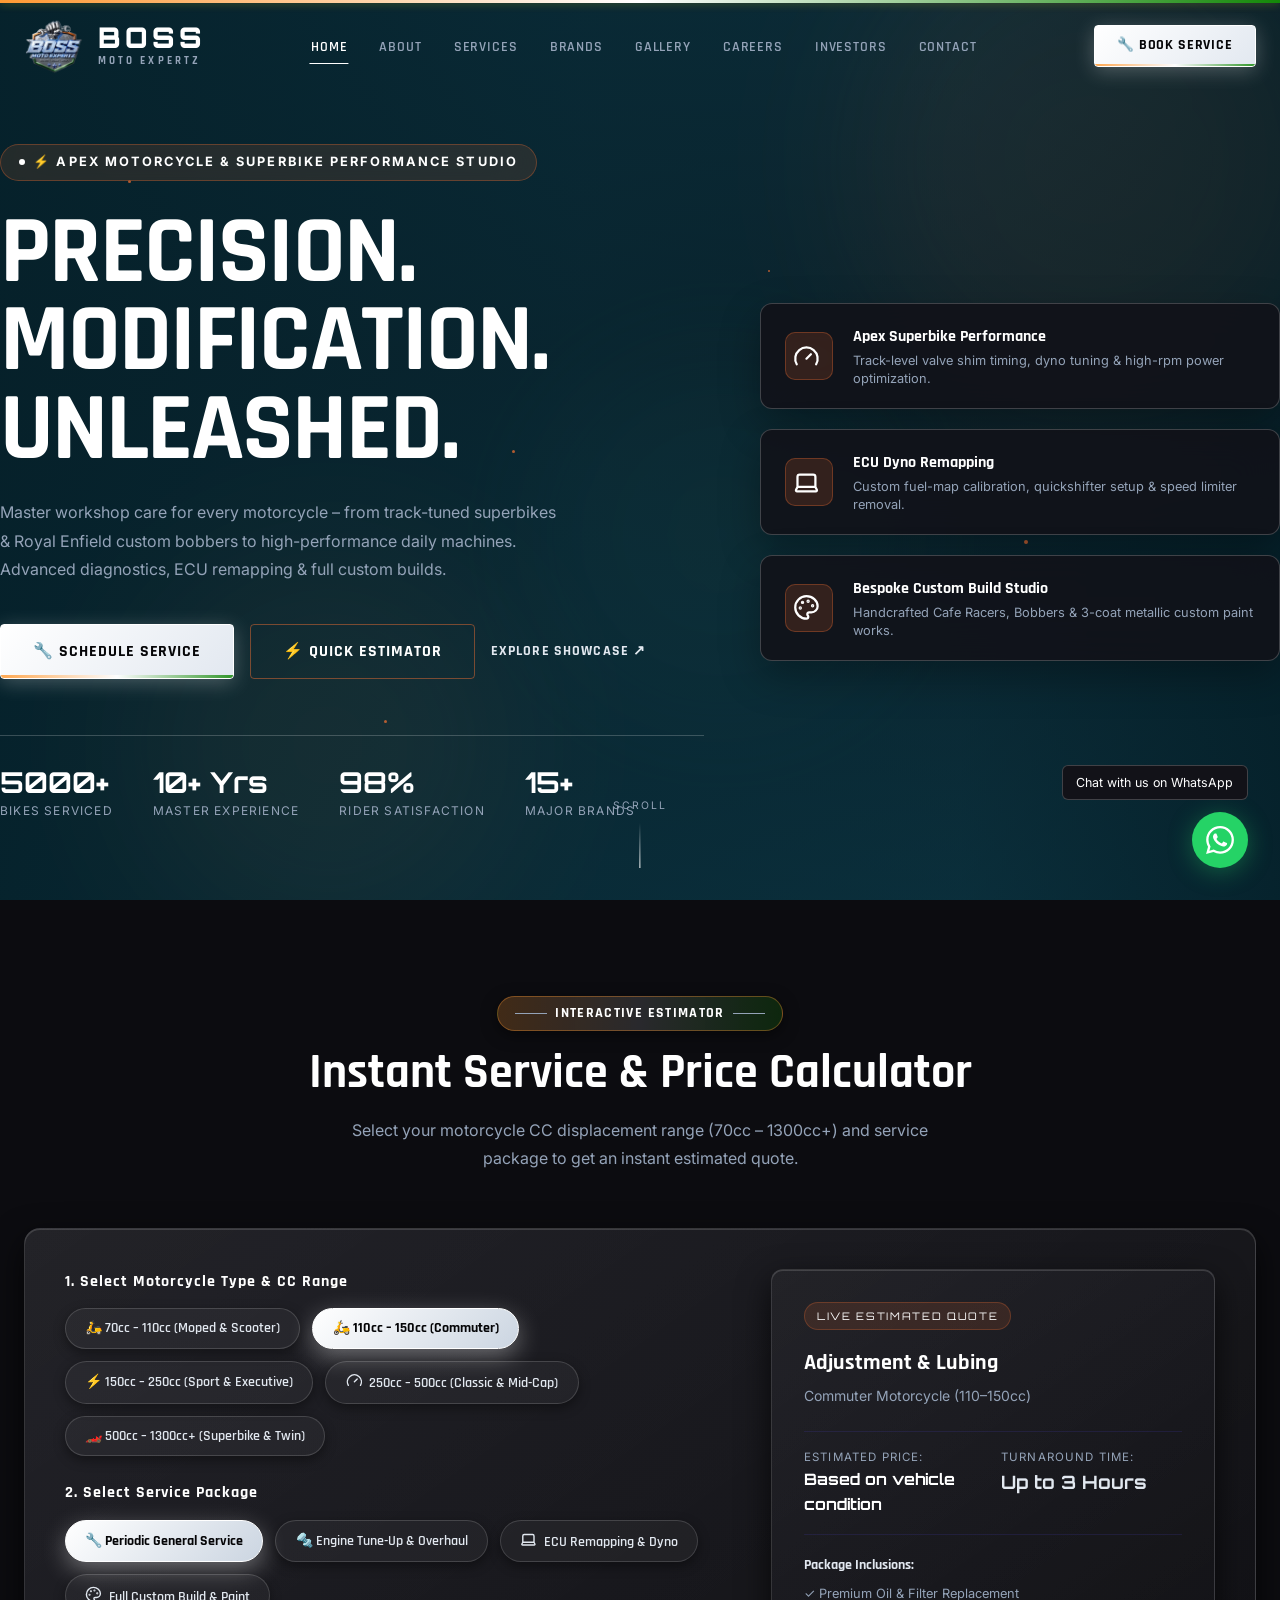
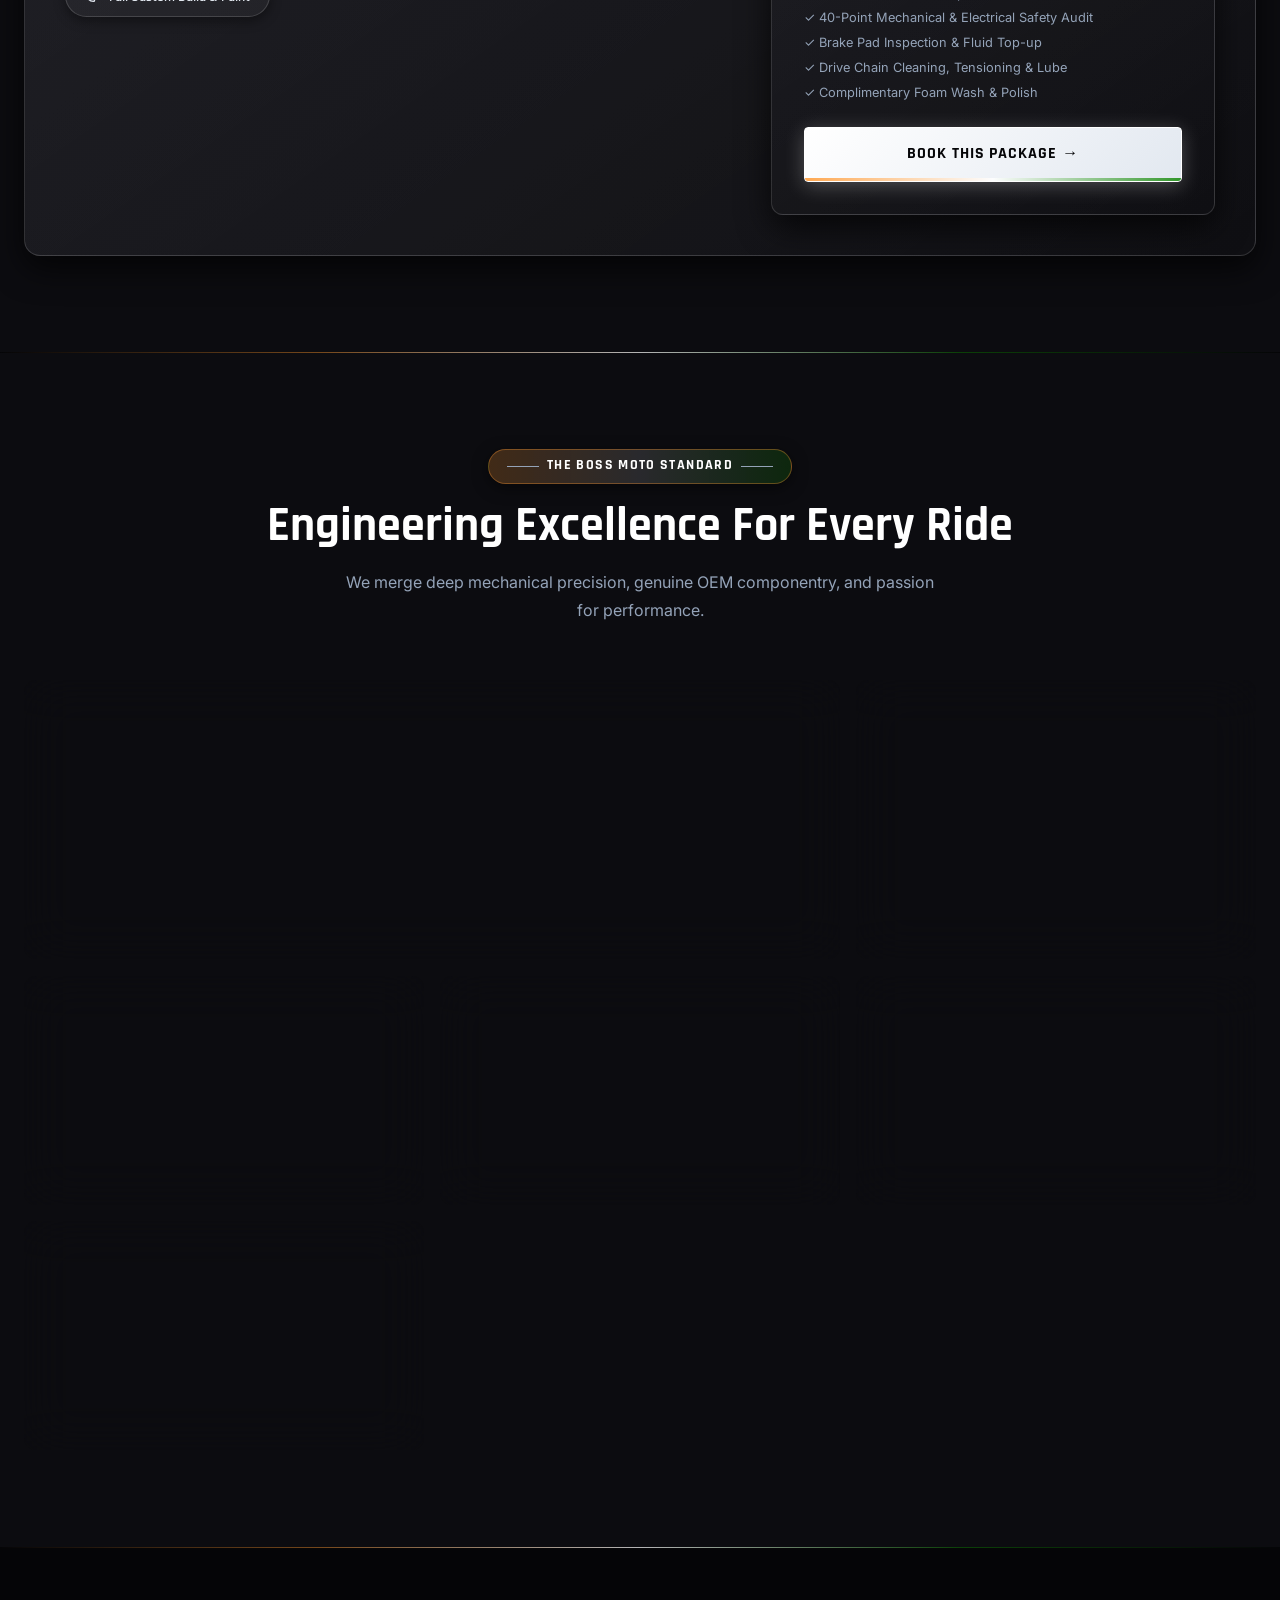
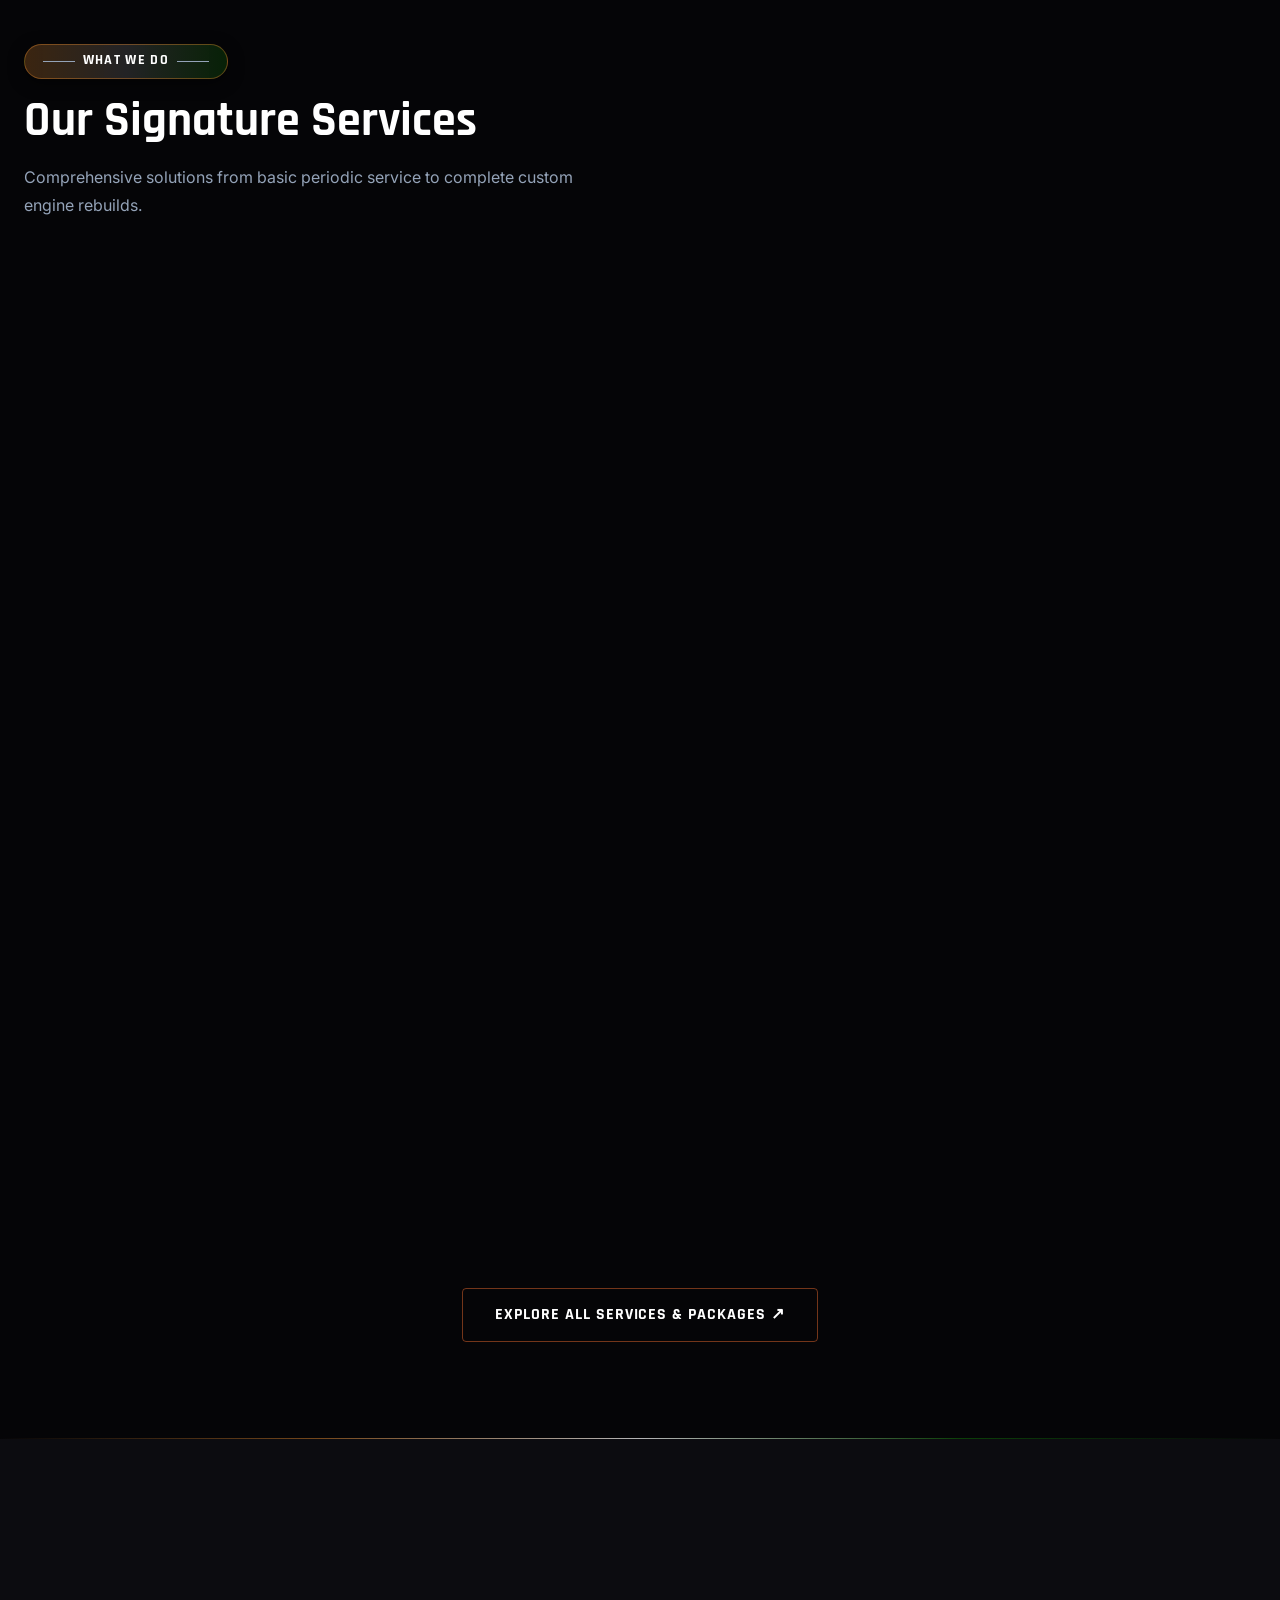
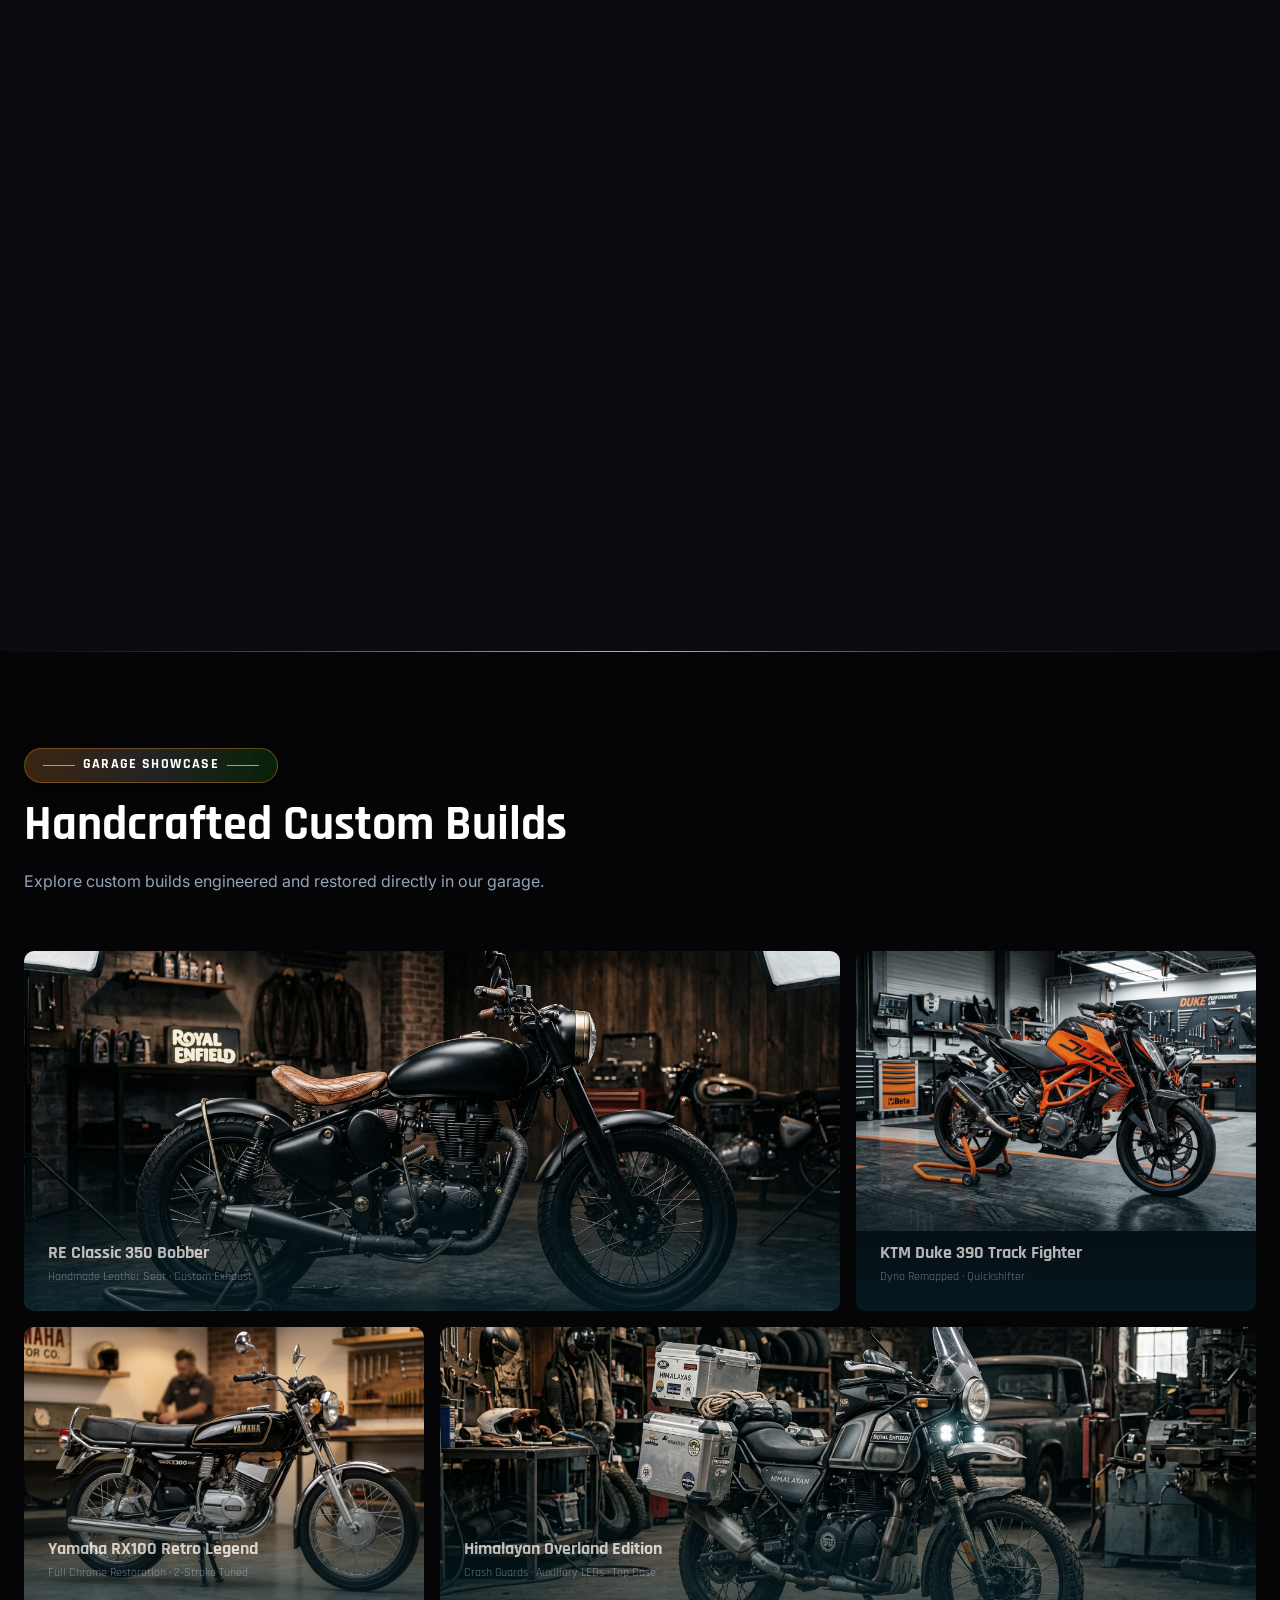
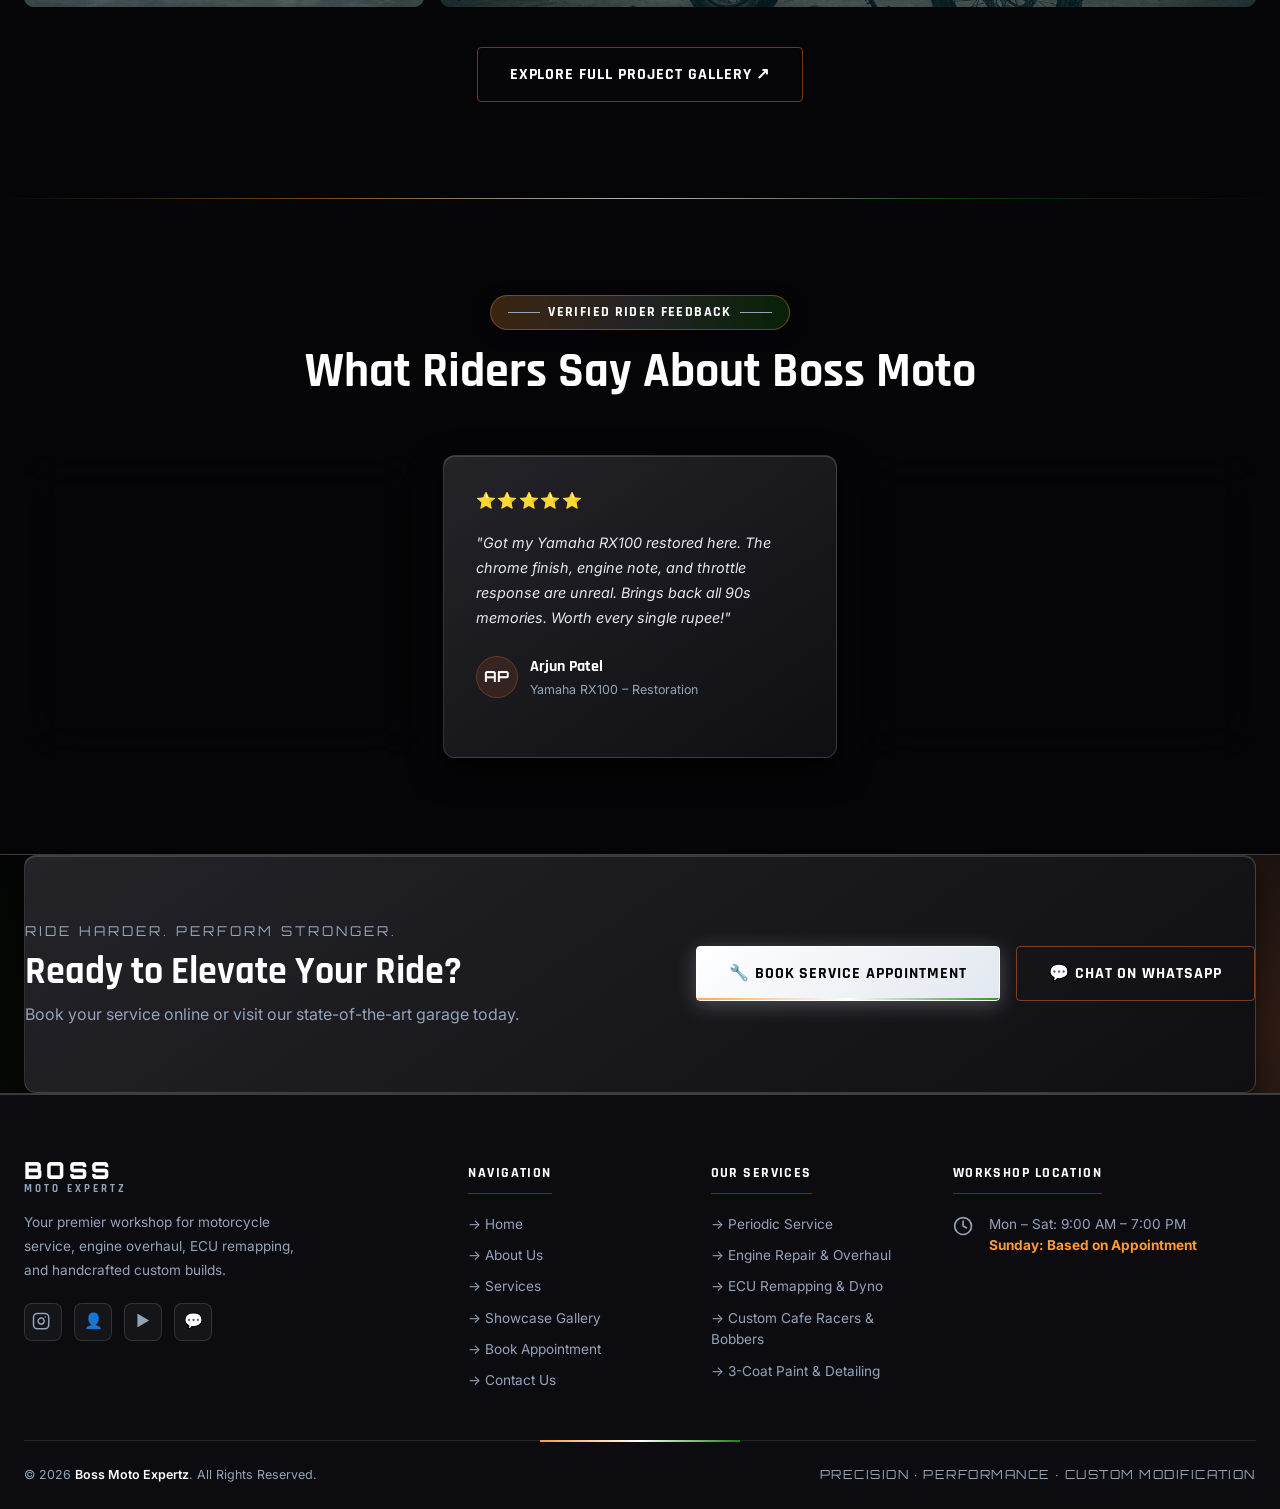
==== commit 32347e0d: "Checkpoint: Sunday appointment hours, photographic team avatars, local SEO baseline, and responsive " ====
--- a/index.html
+++ b/index.html
@@ -3,14 +3,71 @@
 <head>
   <meta charset="UTF-8" />
   <meta name="viewport" content="width=device-width, initial-scale=1.0" />
-  <title>Boss Moto Expertz | Service · Repair · Modify – Superbike & Motorcycle Studio</title>
-  <meta name="description" content="Boss Moto Expertz – Premium motorcycle and superbike performance studio. Expert mechanics for Royal Enfield, KTM, Yamaha RX100, Honda, TVS, Bajaj, Suzuki, BMW & more. General service, engine overhaul, custom modifications & ECU remapping." />
+  <title>Boss Moto Expertz | Motorcycle & Superbike Service Workshop in Coimbatore</title>
+  <meta name="description" content="Boss Moto Expertz is Coimbatore's premier motorcycle & superbike workshop at Nalvar Layout. Expert service for Royal Enfield, KTM, Yamaha, Kawasaki, BMW & all major brands. Book online or call +91 63 799 299 63." />
   <meta name="keywords" content="motorcycle service, bike repair, Royal Enfield service, KTM service, Yamaha RX100 restoration, custom modification, performance upgrade, ECU tuning, Boss Moto Expertz" />
   <meta property="og:title" content="Boss Moto Expertz | Service · Repair · Modify" />
   <meta property="og:description" content="Precision engineering and custom modifications for every motorcycle." />
   <meta property="og:type" content="website" />
   <link rel="icon" href="assets/logo.png" type="image/png" />
-  <link rel="stylesheet" href="css/style.css?v=103" />
+  <link rel="stylesheet" href="css/style.css?v=108" />
+
+  <!-- LocalBusiness / MotorcycleRepairShop Schema -->
+  <script type="application/ld+json">
+  {
+    "@context": "https://schema.org",
+    "@type": "MotorcycleRepairShop",
+    "@id": "https://bossmotoexpertz.com/#workshop",
+    "name": "Boss Moto Expertz",
+    "alternateName": "Boss Moto",
+    "description": "Premier motorcycle and superbike performance studio in Coimbatore. Expert service, diagnostics, periodic maintenance, engine overhauls, ECU remapping, and custom modifications for Royal Enfield, KTM, Yamaha, Kawasaki, BMW, Honda, and all major motorcycle brands.",
+    "url": "https://bossmotoexpertz.com",
+    "telephone": "+916379929963",
+    "priceRange": "₹₹",
+    "currenciesAccepted": "INR",
+    "paymentAccepted": "Cash, UPI, Credit Card, Debit Card",
+    "address": {
+      "@type": "PostalAddress",
+      "streetAddress": "42, Amarar Jeeva Main Road, Nalvar Layout",
+      "addressLocality": "Coimbatore",
+      "addressRegion": "Tamil Nadu",
+      "addressCountry": "IN"
+    },
+    "geo": {
+      "@type": "GeoCoordinates",
+      "latitude": 11.0268,
+      "longitude": 76.9634
+    },
+    "hasMap": "https://maps.google.com/?q=11.0268,76.9634+(Boss+Moto+Expertz+-+Coimbatore)",
+    "openingHoursSpecification": [
+      {
+        "@type": "OpeningHoursSpecification",
+        "dayOfWeek": ["Monday", "Tuesday", "Wednesday", "Thursday", "Friday", "Saturday"],
+        "opens": "09:00",
+        "closes": "19:00"
+      },
+      {
+        "@type": "OpeningHoursSpecification",
+        "dayOfWeek": "Sunday",
+        "description": "Based on appointment only"
+      }
+    ],
+    "areaServed": [
+      {
+        "@type": "City",
+        "name": "Coimbatore"
+      },
+      {
+        "@type": "AdministrativeArea",
+        "name": "Kongu Region, Tamil Nadu"
+      }
+    ],
+    "sameAs": [
+      "https://www.instagram.com/boss_moto_expertz",
+      "https://www.youtube.com/@Bossmotoexpertz"
+    ]
+  }
+  </script>
 </head>
 <body>
 
@@ -207,7 +264,7 @@
             <div class="summary-metrics">
               <div class="metric-item">
                 <span class="metric-label">Estimated Price:</span>
-                <span class="metric-value price" id="estPriceRange">₹1,499 – ₹2,499</span>
+                <span class="metric-value price" id="estPriceRange">Based on vehicle condition</span>
               </div>
               <div class="metric-item">
                 <span class="metric-label">Turnaround Time:</span>
@@ -218,7 +275,7 @@
             <div class="summary-checklist">
               <div class="checklist-title">Package Inclusions:</div>
               <ul id="estChecklist">
-                <li>✓ Full Synthetic Oil Change & Filter Replacement</li>
+                <li>✓ Premium Oil & Filter Replacement</li>
                 <li>✓ 40-Point Electronic & Mechanical Diagnostic Check</li>
                 <li>✓ Brake Pad Inspection & Hydraulic Fluid Top-Up</li>
                 <li>✓ Drive Chain Cleaning, Tensioning & Lube</li>
@@ -428,60 +485,60 @@
             <img src="assets/brands/tvs.png?v=103" alt="TVS Logo" class="home-brand-logo" />
             <span class="arrow-icon">↗</span>
           </div>
-          <div class="brand-subtitle" style="text-align: center; text-transform: uppercase;">XL 100<br>Apache RTR<br>Ntorq</div>
+          <div class="brand-subtitle" style="text-align: center; text-transform: uppercase;">XL 100<br>Ntorq 125<br>Apache RTR</div>
         </a>
         <a href="brands.html?brand=hero" class="brand-card reveal reveal-delay-2" style="text-decoration:none;">
           <div class="brand-card-logo-wrap">
-            <img src="assets/brands/hero.svg?v=103" alt="Hero Logo" class="home-brand-logo" />
-            <span class="arrow-icon">↗</span>
-          </div>
-          <div class="brand-subtitle" style="text-align: center; text-transform: uppercase;">Splendor<br>HF Deluxe<br>Xpulse 200</div>
+            <img src="assets/brands/hero.png?v=104" alt="Hero Logo" class="home-brand-logo" />
+            <span class="arrow-icon">↗</span>
+          </div>
+          <div class="brand-subtitle" style="text-align: center; text-transform: uppercase;">HF Deluxe<br>Splendor<br>Xpulse 200</div>
         </a>
         <a href="brands.html?brand=bajaj" class="brand-card reveal reveal-delay-3" style="text-decoration:none;">
           <div class="brand-card-logo-wrap">
             <img src="assets/brands/bajaj.png?v=103" alt="Bajaj Logo" class="home-brand-logo" />
             <span class="arrow-icon">↗</span>
           </div>
-          <div class="brand-subtitle" style="text-align: center; text-transform: uppercase;">Pulsar<br>Dominar 400<br>Avenger</div>
+          <div class="brand-subtitle" style="text-align: center; text-transform: uppercase;">Pulsar 150<br>Avenger 220<br>Dominar 400</div>
         </a>
         <a href="brands.html?brand=royalenfield" class="brand-card reveal reveal-delay-4" style="text-decoration:none;">
           <div class="brand-card-logo-wrap">
             <img src="assets/brands/royalenfield.png?v=103" alt="Royal Enfield Logo" class="home-brand-logo" />
             <span class="arrow-icon">↗</span>
           </div>
-          <div class="brand-subtitle" style="text-align: center; text-transform: uppercase;">Himalayan 450<br>Classic 350<br>Continental GT</div>
+          <div class="brand-subtitle" style="text-align: center; text-transform: uppercase;">Classic 350<br>Himalayan 450<br>Continental GT</div>
         </a>
         <a href="brands.html?brand=yamaha" class="brand-card reveal reveal-delay-5" style="text-decoration:none;">
           <div class="brand-card-logo-wrap">
             <img src="assets/brands/yamaha.png?v=103" alt="Yamaha Logo" class="home-brand-logo" />
             <span class="arrow-icon">↗</span>
           </div>
-          <div class="brand-subtitle" style="text-align: center; text-transform: uppercase;">RX100 Legend<br>MT-15<br>R15 V4</div>
+          <div class="brand-subtitle" style="text-align: center; text-transform: uppercase;">RX100 Legend<br>MT-15<br>R15 / R3</div>
         </a>
         <a href="brands.html?brand=honda" class="brand-card reveal reveal-delay-6" style="text-decoration:none;">
           <div class="brand-card-logo-wrap">
             <img src="assets/brands/honda.png?v=103" alt="Honda Logo" class="home-brand-logo" />
             <span class="arrow-icon">↗</span>
           </div>
-          <div class="brand-subtitle" style="text-align: center; text-transform: uppercase;">CB350<br>Activa 6G<br>Hornet</div>
+          <div class="brand-subtitle" style="text-align: center; text-transform: uppercase;">Activa 6G<br>Hornet 2.0<br>CB350</div>
         </a>
         <a href="brands.html?brand=ktm" class="brand-card reveal reveal-delay-1" style="text-decoration:none;">
           <div class="brand-card-logo-wrap">
             <img src="assets/brands/ktm.png?v=103" alt="KTM Logo" class="home-brand-logo" />
             <span class="arrow-icon">↗</span>
           </div>
-          <div class="brand-subtitle" style="text-align: center; text-transform: uppercase;">Duke 390/250<br>RC 390<br>Adventure</div>
+          <div class="brand-subtitle" style="text-align: center; text-transform: uppercase;">Duke 125/200<br>Duke 250<br>Duke 390</div>
         </a>
         <a href="brands.html?brand=suzuki" class="brand-card reveal reveal-delay-2" style="text-decoration:none;">
           <div class="brand-card-logo-wrap">
             <img src="assets/brands/suzuki.png?v=103" alt="Suzuki Logo" class="home-brand-logo" />
             <span class="arrow-icon">↗</span>
           </div>
-          <div class="brand-subtitle" style="text-align: center; text-transform: uppercase;">Gixxer SF<br>Access 125<br>Hayabusa</div>
+          <div class="brand-subtitle" style="text-align: center; text-transform: uppercase;">Access 125<br>Gixxer SF<br>Hayabusa</div>
         </a>
         <a href="brands.html?brand=kawasaki" class="brand-card reveal reveal-delay-3" style="text-decoration:none;">
           <div class="brand-card-logo-wrap">
-            <img src="assets/brands/kawasaki.svg?v=103" alt="Kawasaki Logo" class="home-brand-logo" />
+            <img src="assets/brands/kawasaki.png?v=104" alt="Kawasaki Logo" class="home-brand-logo" />
             <span class="arrow-icon">↗</span>
           </div>
           <div class="brand-subtitle" style="text-align: center; text-transform: uppercase;">Ninja 300/500<br>Z900<br>ZX-10R</div>
@@ -668,22 +725,7 @@
 
         <div class="footer-col">
           <h4>Workshop Location</h4>
-          <div class="footer-contact-item">
-            <span class="icon">📍</span>
-            <a href="https://maps.google.com/?q=11.0268,76.9634+(Boss+Moto+Expertz+-+Coimbatore)" target="_blank" rel="noopener noreferrer" style="color:inherit;">42, Amarar Jeeva Main Road,<br>Nalvar Layout, Coimbatore ↗</a>
-          </div>
-          <div class="footer-contact-item">
-            <span class="icon">📞</span>
-            <a href="tel:+916379929963">+91 63 799 299 63</a>
-          </div>
-          <div class="footer-contact-item">
-            <span class="icon">📸</span>
-            <a href="https://www.instagram.com/boss_moto_expertz" target="_blank" rel="noopener">@boss_moto_expertz</a>
-          </div>
-          <div class="footer-contact-item">
-            <span class="icon">🕐</span>
-            <span>Mon–Sat: 9:00 AM – 8:00 PM<br>Sunday: 10:00 AM – 4:00 PM</span>
-          </div>
+          <div class="footer-contact-item"><span class="icon"><svg xmlns="http://www.w3.org/2000/svg" width="1.2em" height="1.2em" viewBox="0 0 24 24" fill="none" stroke="currentColor" stroke-width="2" stroke-linecap="round" stroke-linejoin="round" style="vertical-align:-0.125em; margin-right:4px;"><circle cx="12" cy="12" r="10"></circle><polyline points="12 6 12 12 16 14"></polyline></svg></span><span>Mon – Sat: 9:00 AM – 7:00 PM<br><strong style="color:var(--orange);">Sunday: Based on Appointment</strong></span></div>
         </div>
 
       </div>
@@ -707,6 +749,6 @@
 
   <button class="back-to-top" id="backToTop" aria-label="Back to top">↑</button>
 
-  <script src="js/main.js?v=100"></script>
+  <script src="js/main.js?v=108"></script>
 </body>
 </html>
--- a/css/style.css
+++ b/css/style.css
@@ -293,11 +293,12 @@
 }
 
 .navbar.scrolled {
-  background: rgba(6, 35, 45, 0.94);
+  background: rgba(8, 8, 12, 0.96);
   backdrop-filter: blur(24px);
+  -webkit-backdrop-filter: blur(24px);
   padding: 0.65rem 0;
-  border-bottom: 1px solid var(--glass-border);
-  box-shadow: 0 4px 40px rgba(0, 0, 0, 0.4);
+  border-bottom: 1px solid rgba(255, 255, 255, 0.08);
+  box-shadow: 0 4px 40px rgba(0, 0, 0, 0.6);
 }
 
 .navbar .container {
@@ -429,31 +430,59 @@
   display: none;
   position: fixed;
   inset: 0;
-  background: rgba(6, 35, 45, 0.98);
-  backdrop-filter: blur(24px);
+  background: rgba(7, 7, 10, 0.98);
+  backdrop-filter: blur(28px);
+  -webkit-backdrop-filter: blur(28px);
   z-index: 999;
   flex-direction: column;
   align-items: center;
-  justify-content: center;
-  gap: 1.5rem;
+  justify-content: flex-start;
+  padding: 6rem 1.5rem 3rem;
+  overflow-y: auto;
+  -webkit-overflow-scrolling: touch;
+  gap: 1.25rem;
   opacity: 0;
   pointer-events: none;
-  transition: opacity var(--t-mid);
+  transition: opacity 0.3s cubic-bezier(0.16, 1, 0.3, 1), transform 0.3s cubic-bezier(0.16, 1, 0.3, 1);
+  transform: translateY(-8px);
 }
 
 .mobile-menu.open {
   display: flex;
   opacity: 1;
   pointer-events: all;
+  transform: translateY(0);
 }
 
 .mobile-menu .nav-link {
-  font-size: 1.5rem;
-  letter-spacing: 0.12em;
+  font-size: 1.35rem;
+  font-family: var(--font-heading);
+  font-weight: 700;
+  letter-spacing: 0.1em;
+  text-transform: uppercase;
+  color: var(--silver);
+  padding: 0.6rem 1.2rem;
+  border-radius: 8px;
+  width: 100%;
+  max-width: 320px;
+  text-align: center;
+  background: rgba(255, 255, 255, 0.03);
+  border: 1px solid rgba(255, 255, 255, 0.06);
+  transition: all 0.2s ease;
+}
+
+.mobile-menu .nav-link:hover,
+.mobile-menu .nav-link.active {
+  color: var(--white);
+  border-color: rgba(255, 153, 51, 0.5);
+  background: rgba(255, 153, 51, 0.1);
 }
 
 .mobile-menu .btn {
-  margin-top: 1rem;
+  margin-top: 0.5rem;
+  width: 100%;
+  max-width: 320px;
+  justify-content: center;
 }
 
 /* ─── Hero ───────────────────────────────────────────────── */
@@ -1105,6 +1134,8 @@
 
 .metric-value.price {
   color: var(--accent);
+  font-size: 0.98rem;
+  line-height: 1.3;
 }
 
 .metric-value.time {
@@ -2087,16 +2118,37 @@
 }
 
 .team-avatar {
-  width: 90px;
-  height: 90px;
+  width: 100px;
+  height: 100px;
   border-radius: 50%;
   background: var(--black-card);
-  border: 2px solid rgba(250, 114, 50, 0.35);
+  border: 2px solid rgba(250, 114, 50, 0.55);
   margin: 0 auto 1.25rem;
   display: flex;
   align-items: center;
   justify-content: center;
-  font-size: 2.5rem;
+  overflow: hidden;
+  box-shadow: 0 8px 24px rgba(0, 0, 0, 0.6), 0 0 16px rgba(250, 114, 50, 0.25);
+  transition: transform 0.35s ease, border-color 0.35s ease, box-shadow 0.35s ease;
+}
+
+.team-avatar img {
+  width: 100%;
+  height: 100%;
+  object-fit: cover;
+  display: block;
+  border-radius: 50%;
+  transition: transform 0.4s ease;
+}
+
+.team-card:hover .team-avatar {
+  transform: translateY(-4px) scale(1.05);
+  border-color: var(--orange);
+  box-shadow: 0 12px 28px rgba(0, 0, 0, 0.7), 0 0 24px rgba(250, 114, 50, 0.45);
+}
+
+.team-card:hover .team-avatar img {
+  transform: scale(1.08);
 }
 
 .team-card h3 {
@@ -2733,7 +2785,12 @@
 
 @media (max-width: 768px) {
   :root {
-    --section-py: 4rem;
+    --section-py: 3.25rem;
+  }
+
+  html, body {
+    overflow-x: hidden !important;
+    max-width: 100vw;
   }
 
   .nav-links,
@@ -2742,15 +2799,22 @@
   }
 
   .nav-toggle {
-    display: flex;
+    display: flex !important;
+    z-index: 1001 !important;
+    min-width: 44px;
+    min-height: 44px;
+    align-items: center;
+    justify-content: center;
   }
 
   .footer-grid {
     grid-template-columns: 1fr;
+    gap: 2rem;
   }
 
   .hero-stats {
-    gap: 1.5rem;
+    gap: 1.25rem;
+    flex-wrap: wrap;
   }
 
   .masonry-grid {
@@ -2759,6 +2823,7 @@
 
   .form-row {
     grid-template-columns: 1fr;
+    gap: 1rem;
   }
 
   .showcase-grid {
@@ -2777,25 +2842,80 @@
 
   .brands-grid {
     grid-template-columns: repeat(3, 1fr);
+    gap: 0.85rem;
   }
 
   .cta-inner {
     flex-direction: column;
+    text-align: center;
+    gap: 1.5rem;
   }
 
   .footer-bottom {
     flex-direction: column;
     text-align: center;
+    gap: 0.75rem;
   }
 
   .map-wrapper {
     height: 300px;
   }
+
+  .page-hero-grid {
+    grid-template-columns: 1fr !important;
+    gap: 2rem !important;
+  }
+
+  .team-grid {
+    grid-template-columns: repeat(auto-fit, minmax(200px, 1fr));
+    gap: 1.25rem;
+  }
+
+  .whatsapp-float {
+    bottom: 1.25rem !important;
+    right: 1.25rem !important;
+  }
+
+  .whatsapp-btn {
+    width: 48px !important;
+    height: 48px !important;
+  }
+
+  .whatsapp-tooltip {
+    display: none !important;
+  }
+
+  .back-to-top {
+    bottom: 4.8rem !important;
+    right: 1.25rem !important;
+    width: 38px !important;
+    height: 38px !important;
+  }
+
+  input, select, textarea {
+    font-size: 16px !important; /* Prevents iOS auto-zoom on input focus */
+  }
+
+  .hours-table td {
+    padding: 0.5rem 0;
+  }
+
+  .hours-table td:last-child {
+    display: flex;
+    flex-wrap: wrap;
+    align-items: center;
+    justify-content: flex-end;
+    gap: 4px;
+  }
 }
 
 @media (max-width: 480px) {
   :root {
-    --section-py: 3rem;
+    --section-py: 2.75rem;
+  }
+
+  .container {
+    padding: 0 1rem;
   }
 
   .masonry-grid {
@@ -2804,19 +2924,51 @@
 
   .brands-grid {
     grid-template-columns: repeat(2, 1fr);
+    gap: 0.75rem;
   }
 
   .stats-grid {
     grid-template-columns: 1fr 1fr;
+    gap: 0.75rem;
   }
 
   .hero-actions {
     flex-direction: column;
+    gap: 0.75rem;
+    width: 100%;
   }
 
   .hero-actions .btn {
     width: 100%;
     justify-content: center;
+  }
+
+  .team-grid {
+    grid-template-columns: 1fr !important;
+    max-width: 320px;
+    margin: 0 auto;
+  }
+
+  .team-card {
+    padding: 1.5rem 1.25rem;
+  }
+
+  .brand-detail-card {
+    padding: 1.25rem 1rem !important;
+  }
+
+  .models-list {
+    gap: 0.4rem !important;
+  }
+
+  .model-chip {
+    font-size: 0.75rem !important;
+    padding: 0.3rem 0.65rem !important;
+  }
+
+  .hero-title {
+    font-size: 2.2rem !important;
+    line-height: 1.15;
   }
 }
 
@@ -3633,3 +3785,78 @@
   padding: 8px 12px;
   border-radius: 8px;
 }
+
+/* ─── Local SEO FAQ & Service Areas ──────────────────────── */
+.faq-section {
+  background: var(--black-soft);
+  border-top: 1px solid var(--glass-border);
+  border-bottom: 1px solid var(--glass-border);
+}
+
+.faq-grid {
+  max-width: 860px;
+  margin: 2.5rem auto 0;
+  display: flex;
+  flex-direction: column;
+  gap: 1rem;
+}
+
+.faq-card {
+  background: var(--black-card);
+  border: 1px solid rgba(255, 255, 255, 0.08);
+  border-radius: 12px;
+  overflow: hidden;
+  transition: border-color 0.3s ease, box-shadow 0.3s ease, background 0.3s ease;
+}
+
+.faq-card:hover {
+  border-color: rgba(255, 255, 255, 0.2);
+}
+
+.faq-card[open] {
+  border-color: rgba(255, 153, 51, 0.45);
+  box-shadow: 0 4px 20px rgba(0, 0, 0, 0.5);
+  background: rgba(18, 18, 24, 0.9);
+}
+
+.faq-question {
+  padding: 1.25rem 1.5rem;
+  font-family: var(--font-heading);
+  font-size: 1.05rem;
+  font-weight: 700;
+  color: var(--white);
+  cursor: pointer;
+  display: flex;
+  align-items: center;
+  justify-content: space-between;
+  list-style: none;
+  user-select: none;
+}
+
+.faq-question::-webkit-details-marker {
+  display: none;
+}
+
+.faq-question::after {
+  content: '+';
+  font-size: 1.35rem;
+  font-weight: 400;
+  color: var(--orange);
+  transition: transform 0.25s ease;
+  margin-left: 1rem;
+  flex-shrink: 0;
+}
+
+.faq-card[open] .faq-question::after {
+  content: '−';
+  transform: rotate(180deg);
+}
+
+.faq-answer {
+  padding: 0 1.5rem 1.35rem;
+  font-size: 0.92rem;
+  line-height: 1.7;
+  color: var(--silver-dim);
+  border-top: 1px solid rgba(255, 255, 255, 0.05);
+  padding-top: 0.9rem;
+}
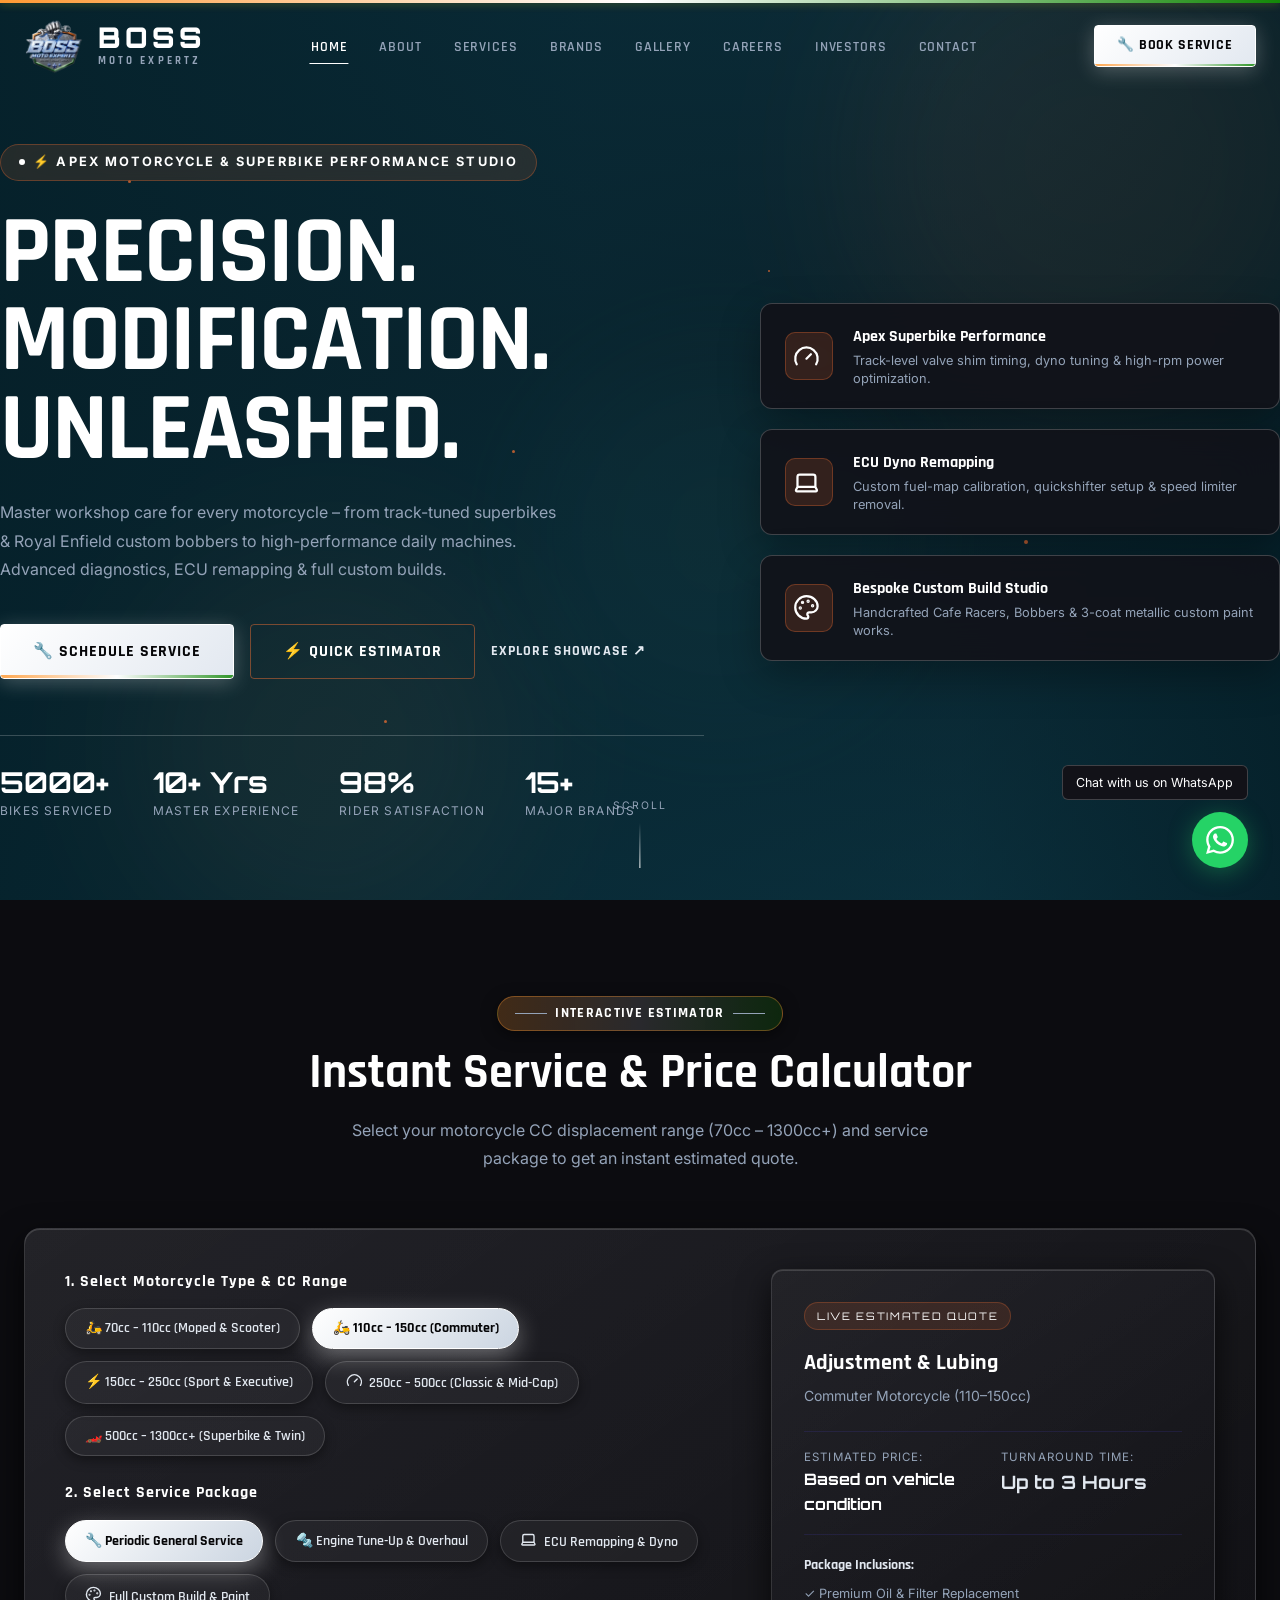
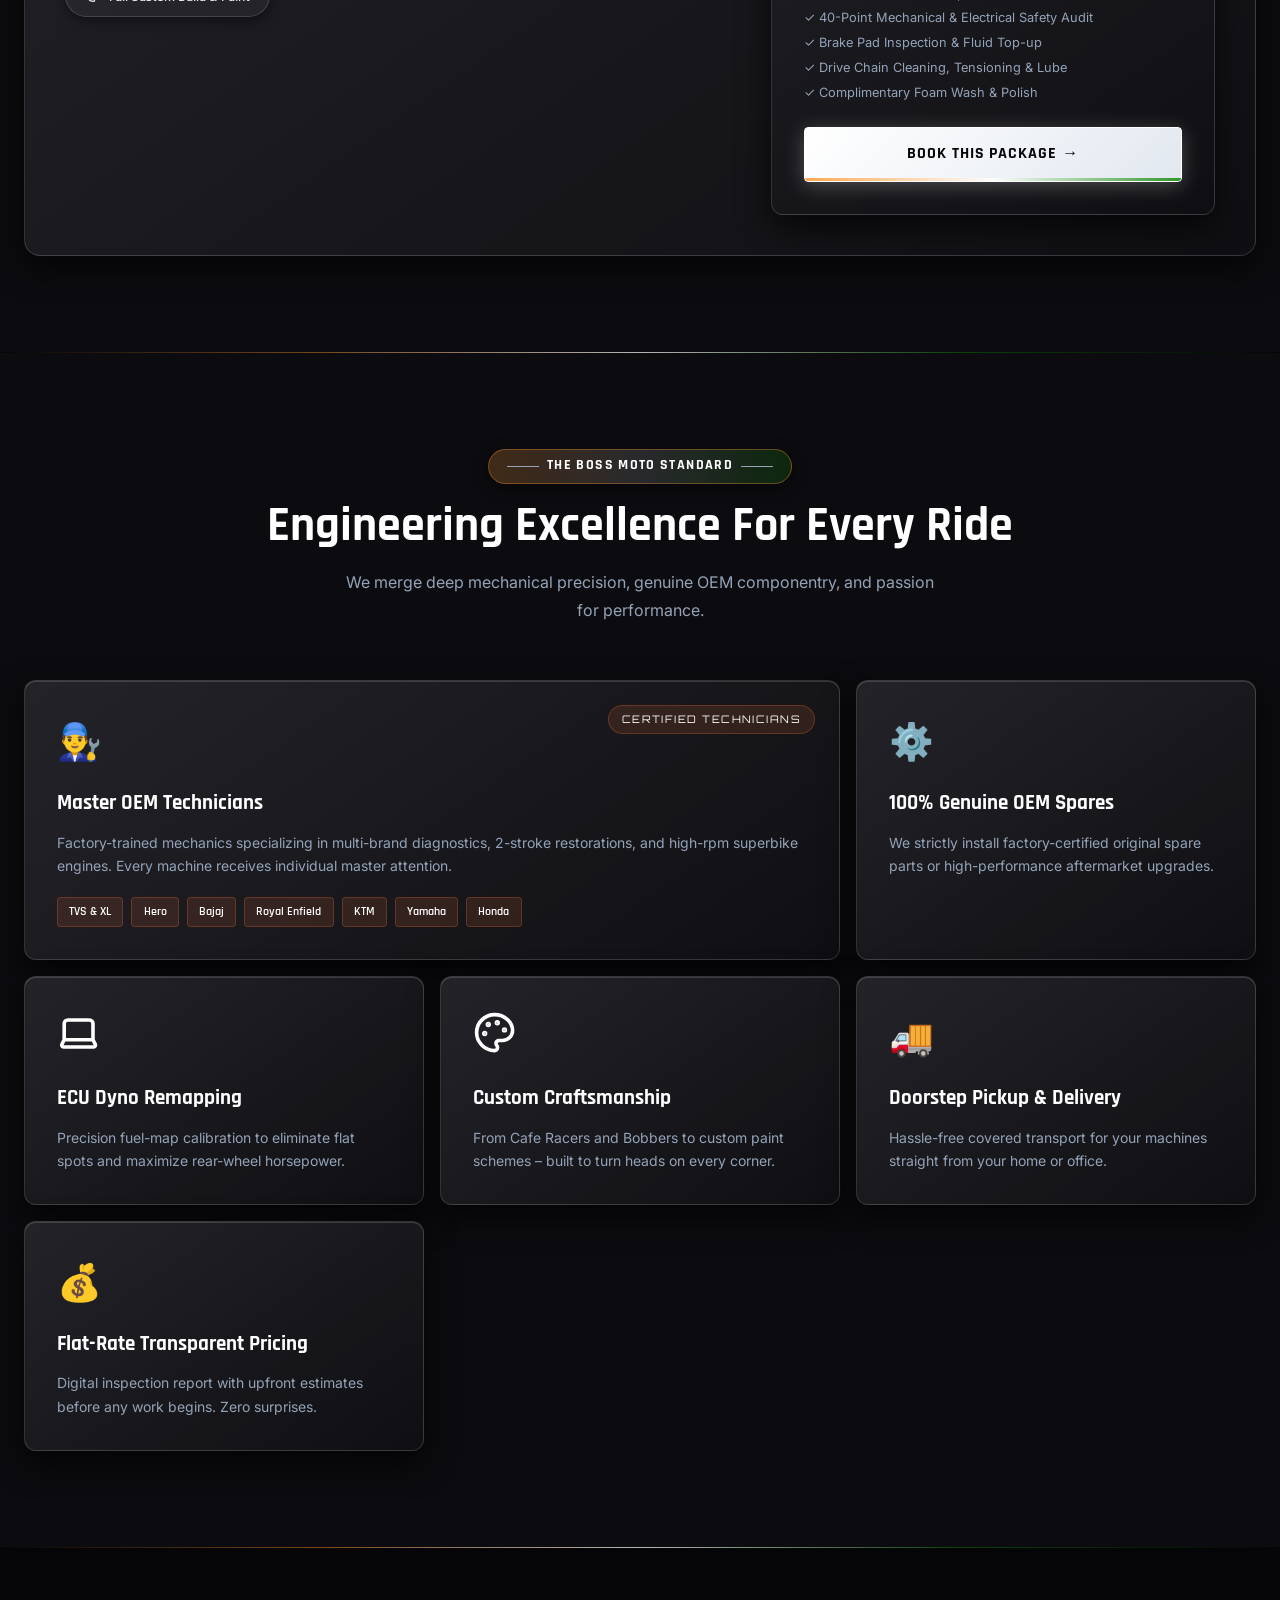
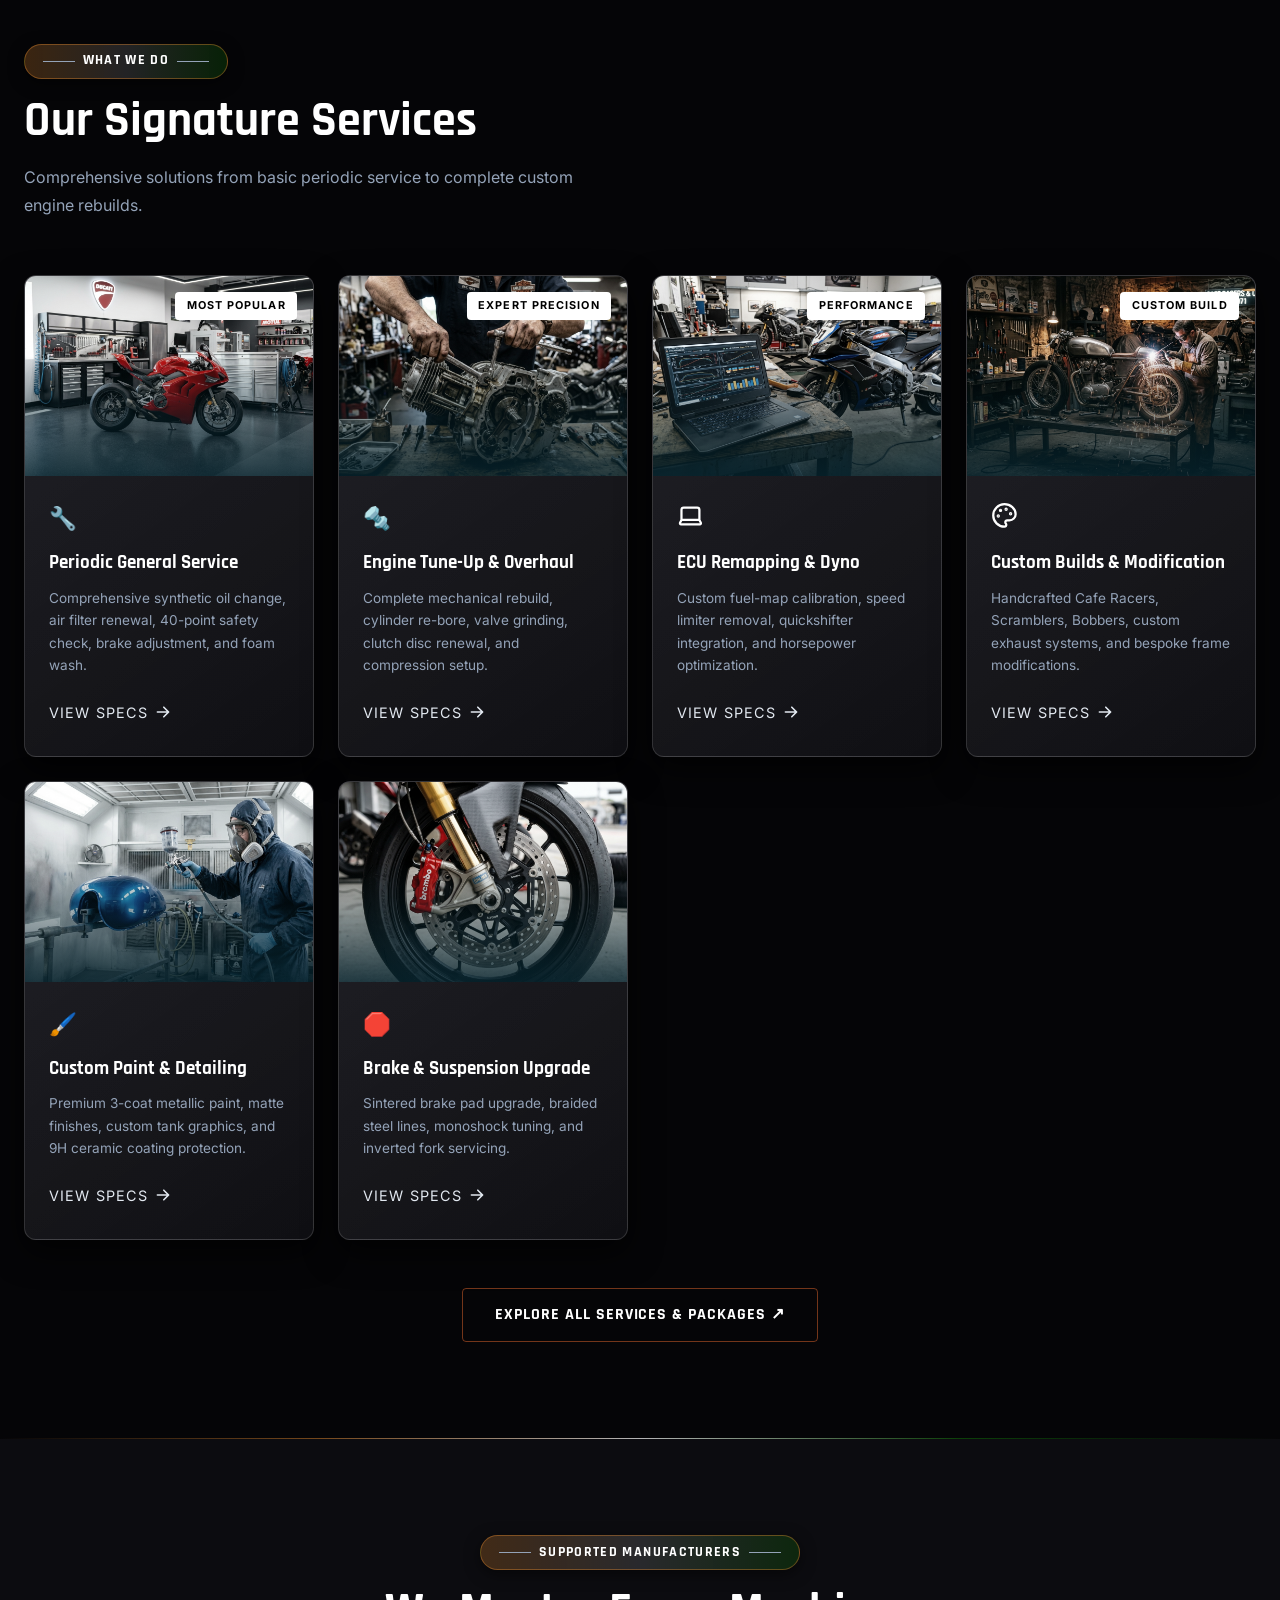
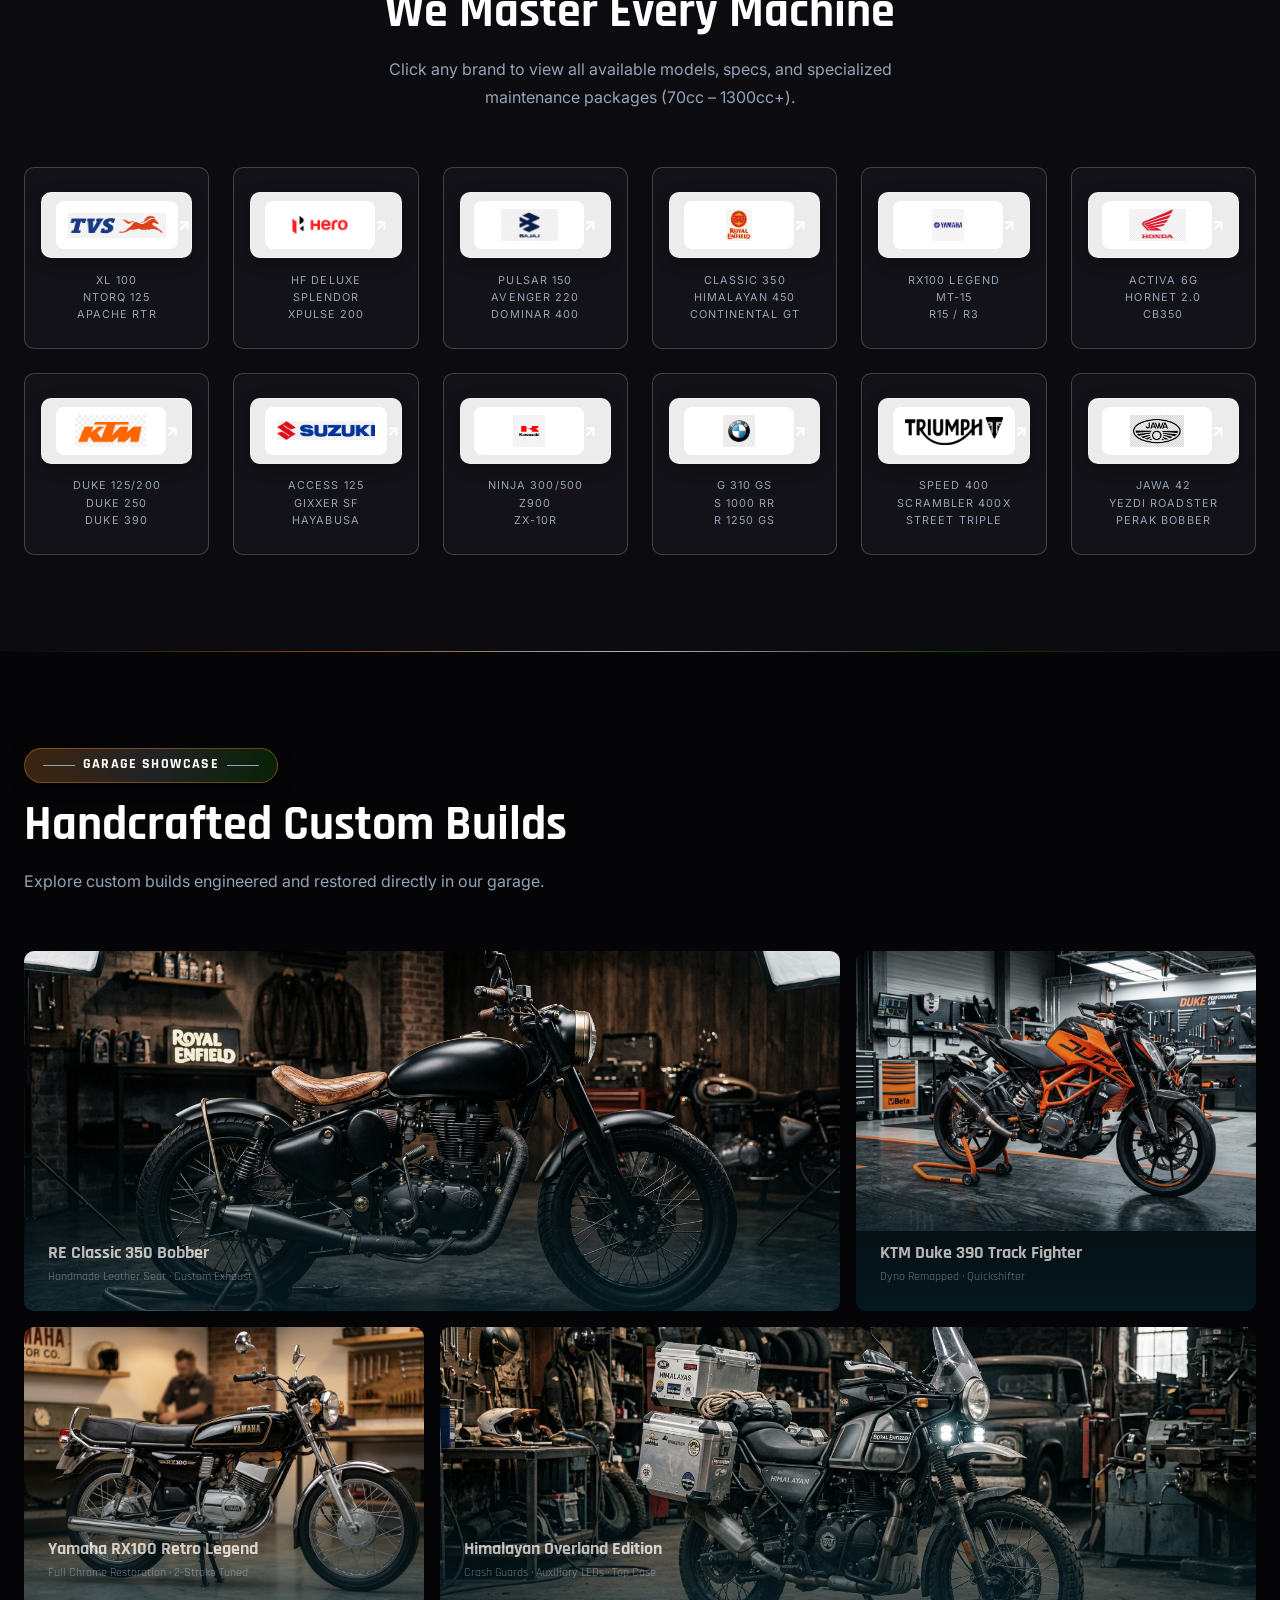
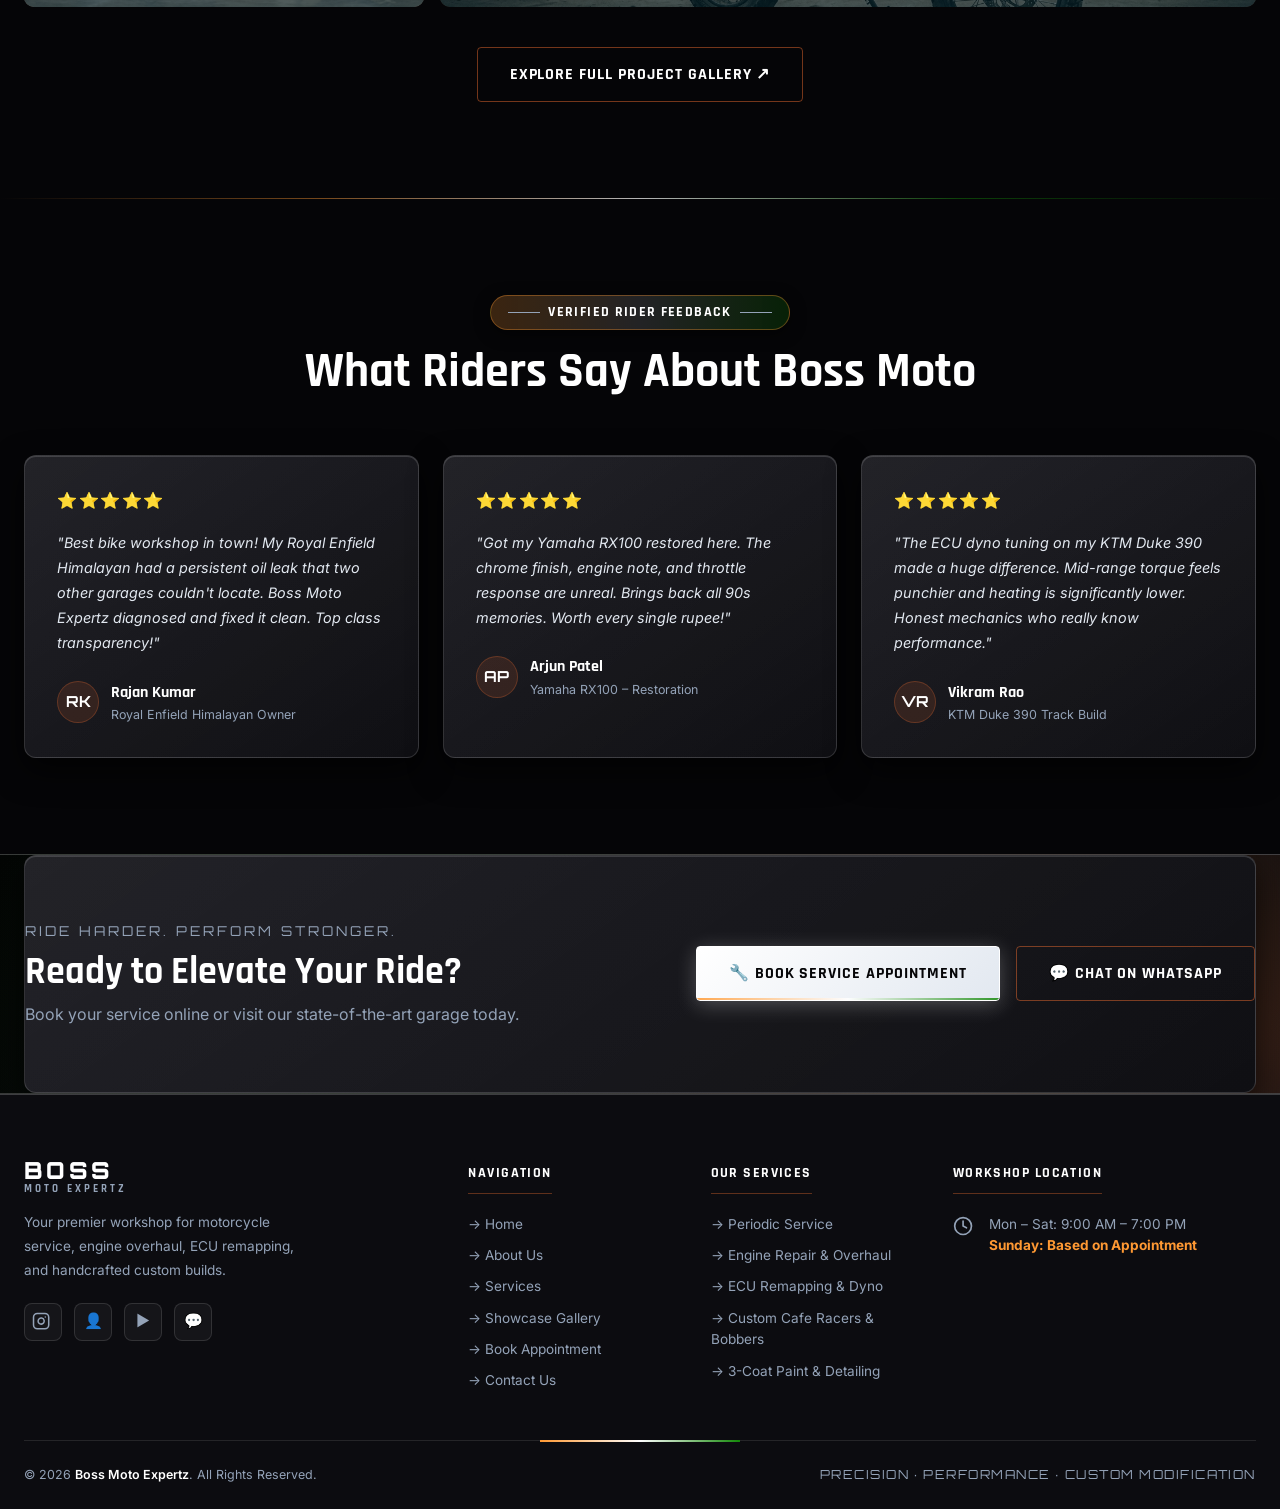
==== commit 2e376370: "Implement technical SEO suite: sitemap.xml, robots.txt, canonicals, OpenGraph, WCAG landmarks, and t" ====
--- a/index.html
+++ b/index.html
@@ -4,13 +4,28 @@
   <meta charset="UTF-8" />
   <meta name="viewport" content="width=device-width, initial-scale=1.0" />
   <title>Boss Moto Expertz | Motorcycle & Superbike Service Workshop in Coimbatore</title>
-  <meta name="description" content="Boss Moto Expertz is Coimbatore's premier motorcycle & superbike workshop at Nalvar Layout. Expert service for Royal Enfield, KTM, Yamaha, Kawasaki, BMW & all major brands. Book online or call +91 63 799 299 63." />
+  <meta name="description" content="Premier motorcycle & superbike workshop in Coimbatore at Nalvar Layout. Certified service for Royal Enfield, KTM, Yamaha, Kawasaki & BMW. Call +91 63 799 299 63." />
+  <meta name="robots" content="index, follow" />
+  <link rel="canonical" href="https://bossmotoexpertz.com/" />
   <meta name="keywords" content="motorcycle service, bike repair, Royal Enfield service, KTM service, Yamaha RX100 restoration, custom modification, performance upgrade, ECU tuning, Boss Moto Expertz" />
-  <meta property="og:title" content="Boss Moto Expertz | Service · Repair · Modify" />
-  <meta property="og:description" content="Precision engineering and custom modifications for every motorcycle." />
-  <meta property="og:type" content="website" />
   <link rel="icon" href="assets/logo.png" type="image/png" />
   <link rel="stylesheet" href="css/style.css?v=108" />
+
+      <!-- Open Graph / Facebook -->
+  <meta property="og:type" content="website" />
+  <meta property="og:url" content="https://bossmotoexpertz.com/" />
+  <meta property="og:title" content="Boss Moto Expertz | Motorcycle & Superbike Workshop in Coimbatore" />
+  <meta property="og:description" content="Master motorcycle repair, periodic service, ECU tuning & custom builds at Nalvar Layout, Coimbatore." />
+  <meta property="og:image" content="https://bossmotoexpertz.com/assets/gallery/avatar_founder.jpg" />
+  <meta property="og:site_name" content="Boss Moto Expertz" />
+  <meta property="og:locale" content="en_IN" />
+
+  <!-- Twitter Card -->
+  <meta name="twitter:card" content="summary_large_image" />
+  <meta name="twitter:url" content="https://bossmotoexpertz.com/" />
+  <meta name="twitter:title" content="Boss Moto Expertz | Motorcycle & Superbike Workshop in Coimbatore" />
+  <meta name="twitter:description" content="Master motorcycle repair, periodic service, ECU tuning & custom builds at Nalvar Layout, Coimbatore." />
+  <meta name="twitter:image" content="https://bossmotoexpertz.com/assets/gallery/avatar_founder.jpg" />
 
   <!-- LocalBusiness / MotorcycleRepairShop Schema -->
   <script type="application/ld+json">
@@ -70,6 +85,7 @@
   </script>
 </head>
 <body>
+  <a href="#main-content" class="skip-link">Skip to main content</a>
 
   <!-- ═══════════════════ NAVBAR ═══════════════════ -->
   <nav class="navbar" id="navbar" role="navigation" aria-label="Main Navigation">
@@ -115,6 +131,8 @@
     <a href="contact.html" class="nav-link">Contact</a>
     <a href="booking.html" class="btn btn-primary">🔧 Book Service</a>
   </div>
+
+  <main id="main-content" role="main">
 
   <!-- ═══════════════════ HERO SECTION ═══════════════════ -->
   <section class="hero" id="hero" aria-label="Hero Section">
@@ -682,6 +700,8 @@
   </section>
 
   <!-- ═══════════════════ FOOTER ═══════════════════ -->
+  </main>
+
   <footer role="contentinfo">
     <div class="container">
       <div class="footer-grid">
--- a/css/style.css
+++ b/css/style.css
@@ -3860,3 +3860,28 @@
   border-top: 1px solid rgba(255, 255, 255, 0.05);
   padding-top: 0.9rem;
 }
+
+/* ─── Accessibility: Skip to Content ─────────────────────── */
+.skip-link {
+  position: absolute;
+  top: -120px;
+  left: 1.5rem;
+  background: var(--orange);
+  color: #050507;
+  padding: 0.65rem 1.25rem;
+  font-family: var(--font-heading);
+  font-size: 0.9rem;
+  font-weight: 700;
+  text-transform: uppercase;
+  letter-spacing: 0.05em;
+  z-index: 99999;
+  border-radius: 4px;
+  box-shadow: 0 4px 15px rgba(0, 0, 0, 0.6);
+  transition: top 0.25s cubic-bezier(0.16, 1, 0.3, 1);
+  text-decoration: none;
+}
+
+.skip-link:focus {
+  top: 1.25rem;
+  outline: 2px solid #FFFFFF;
+}
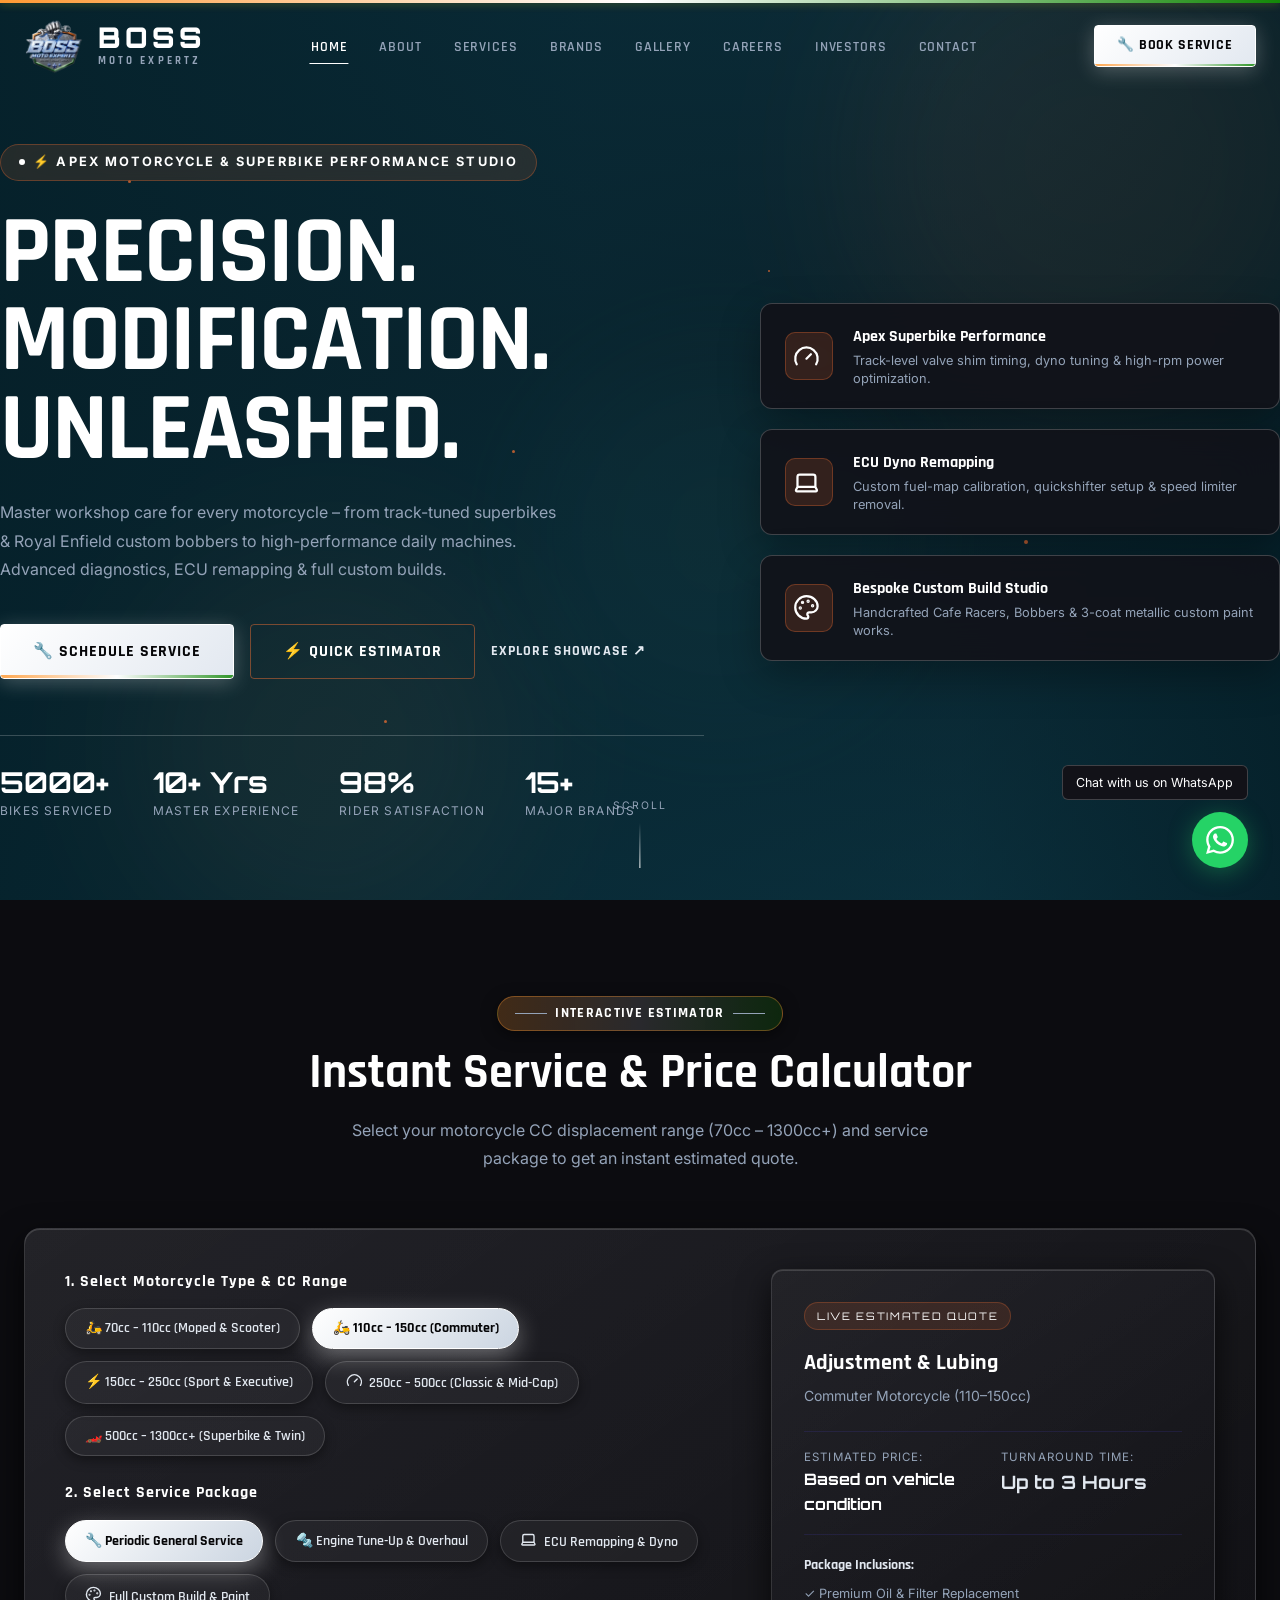
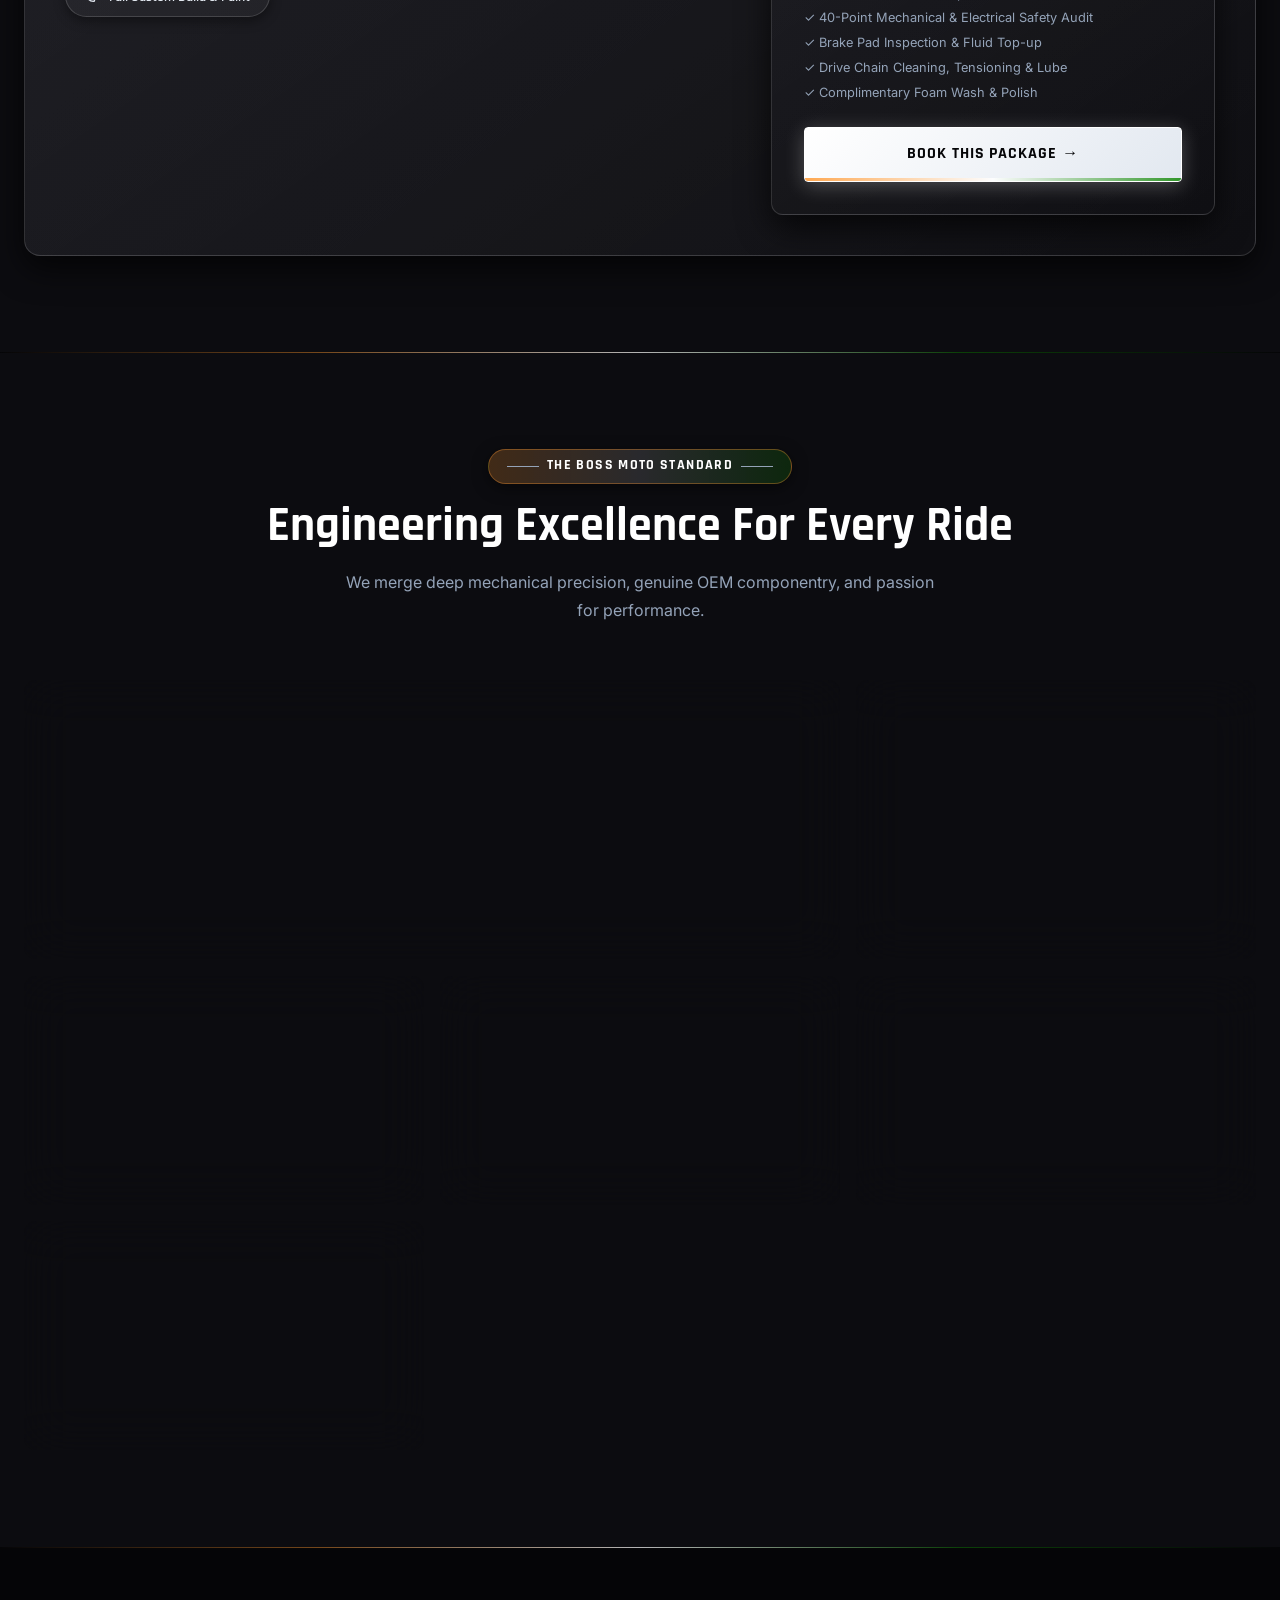
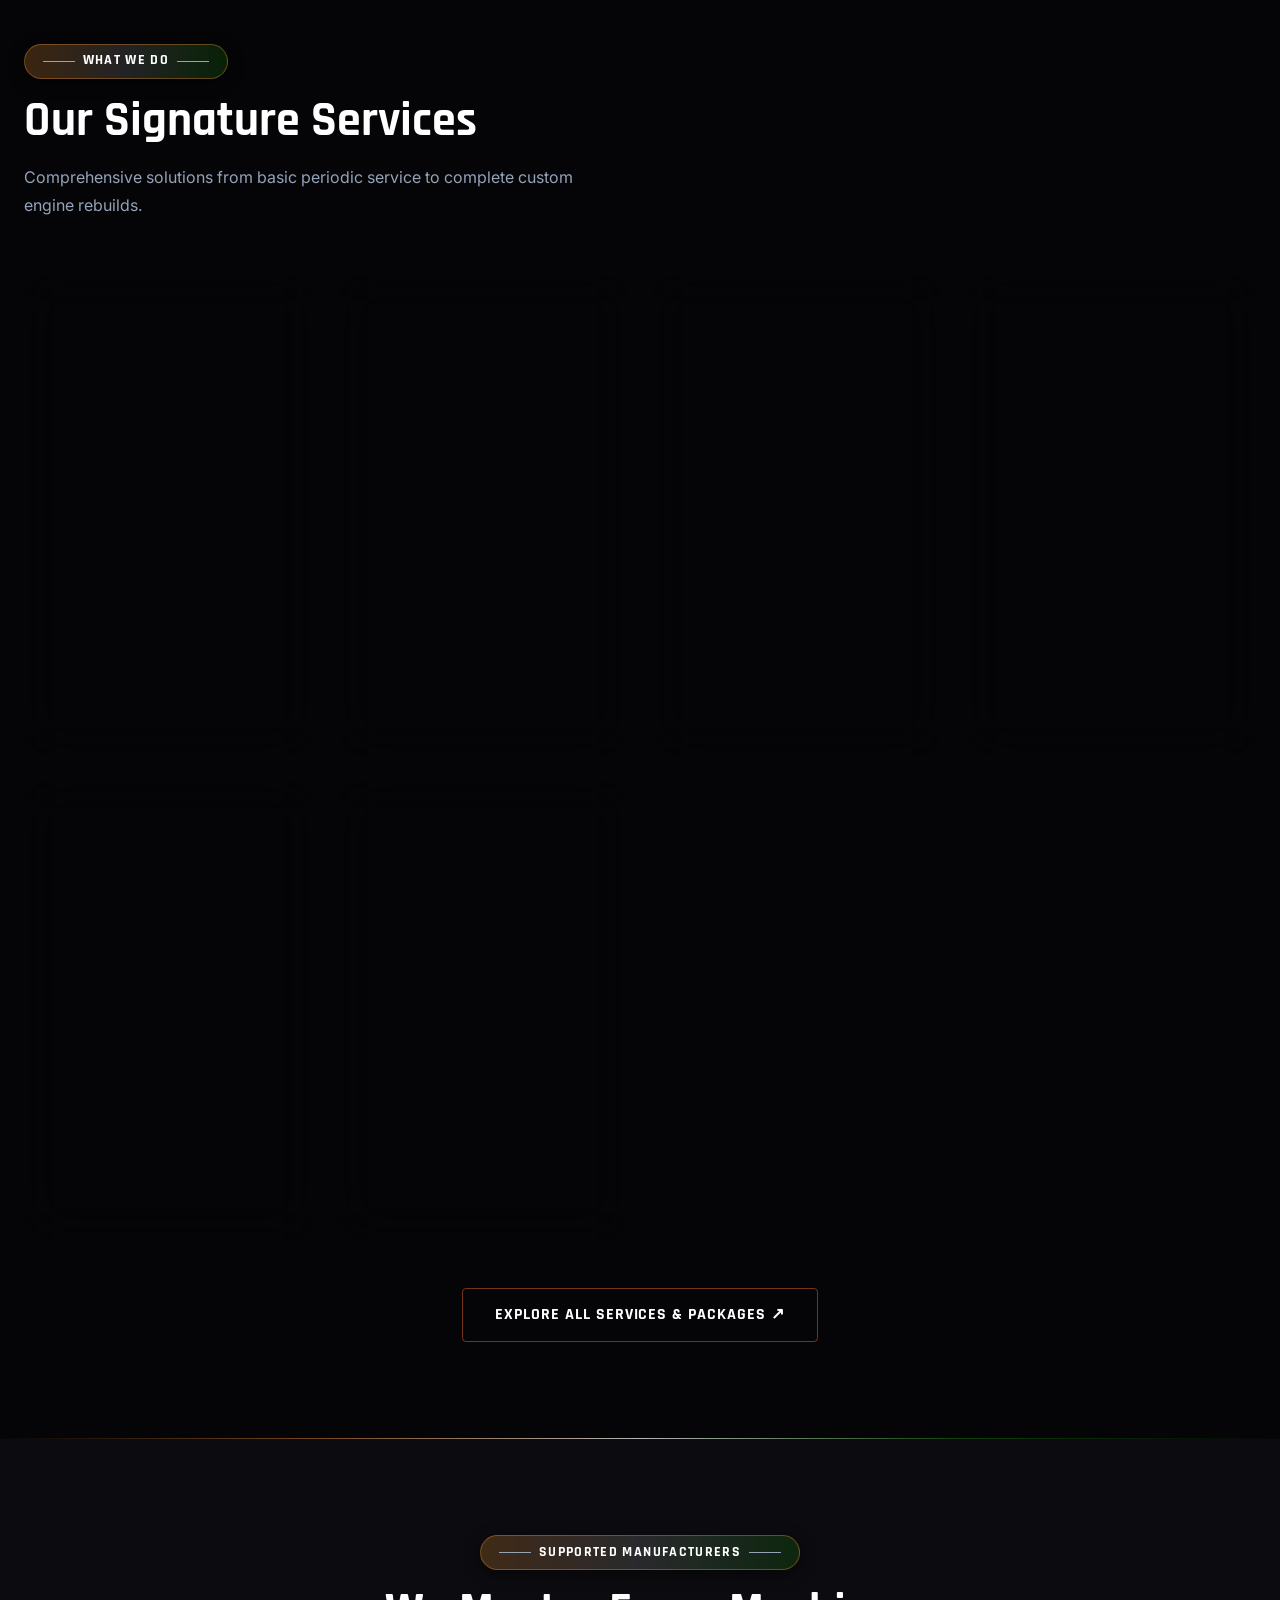
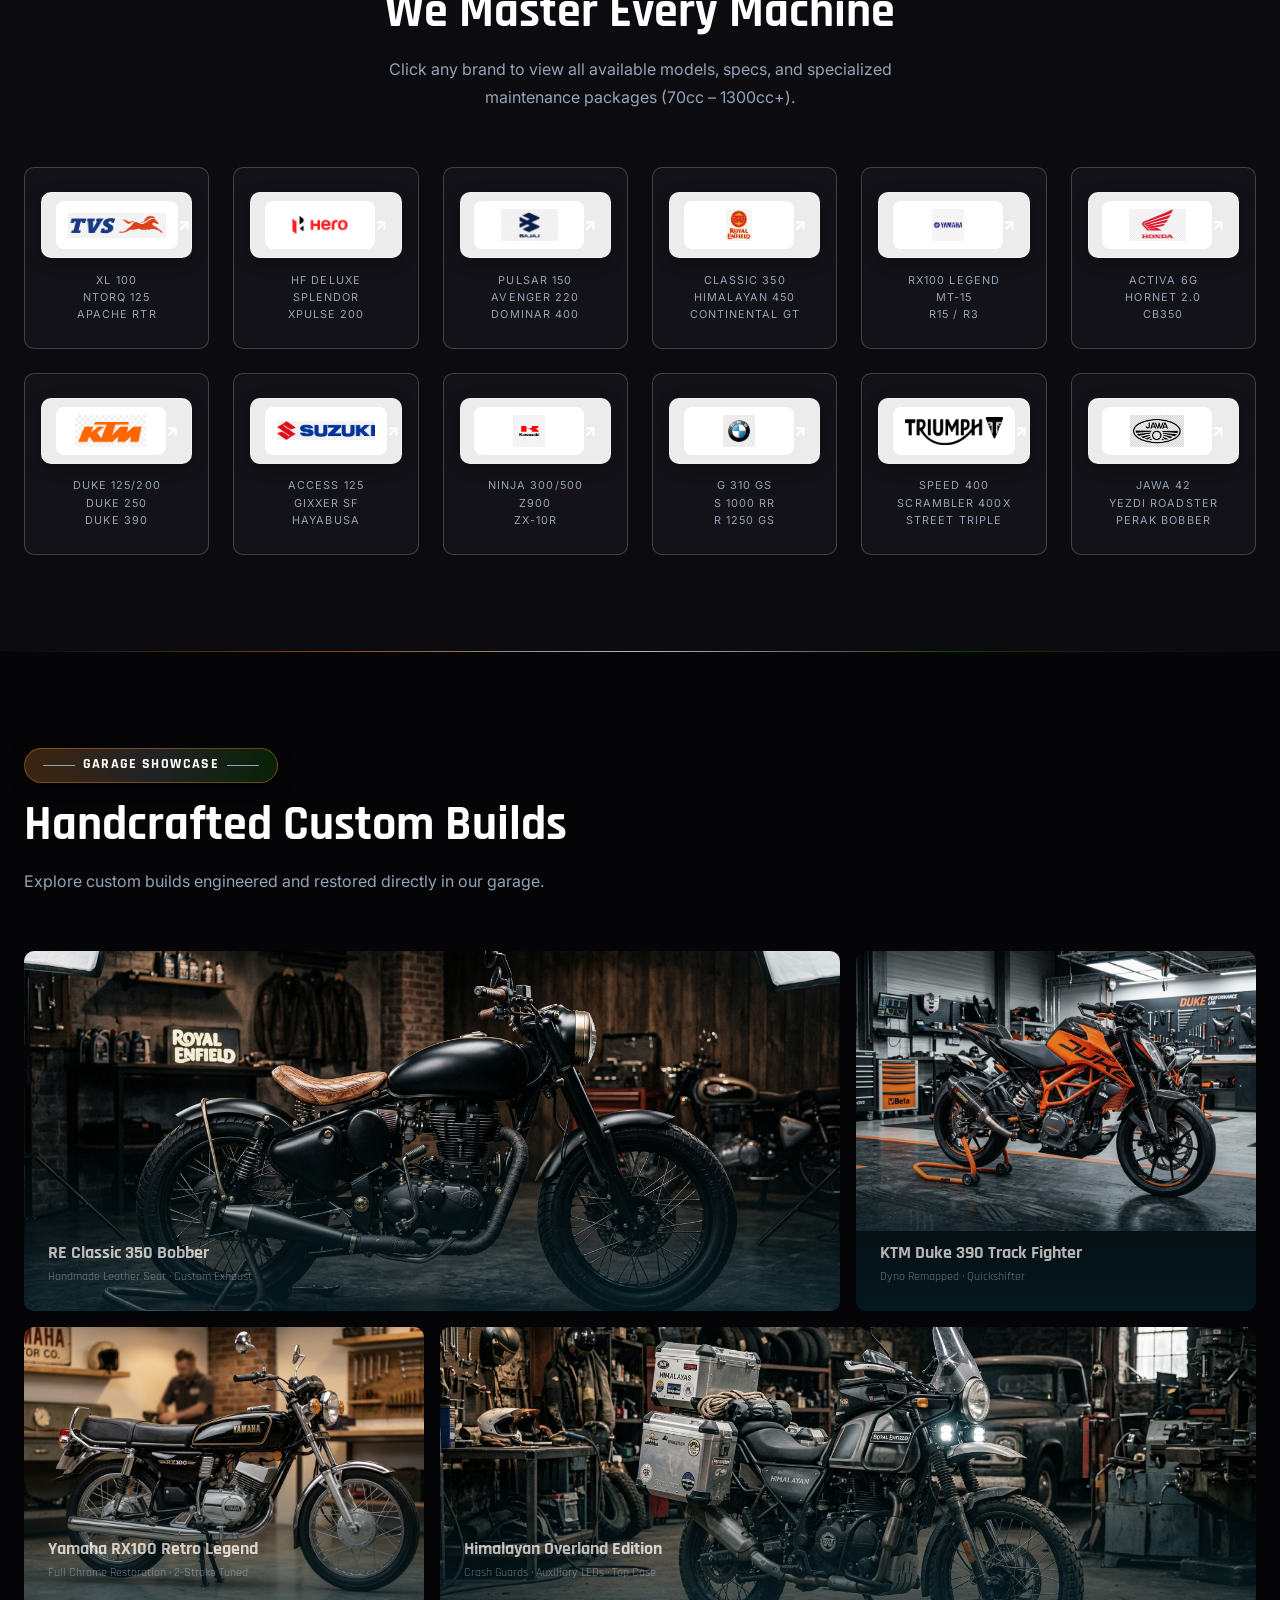
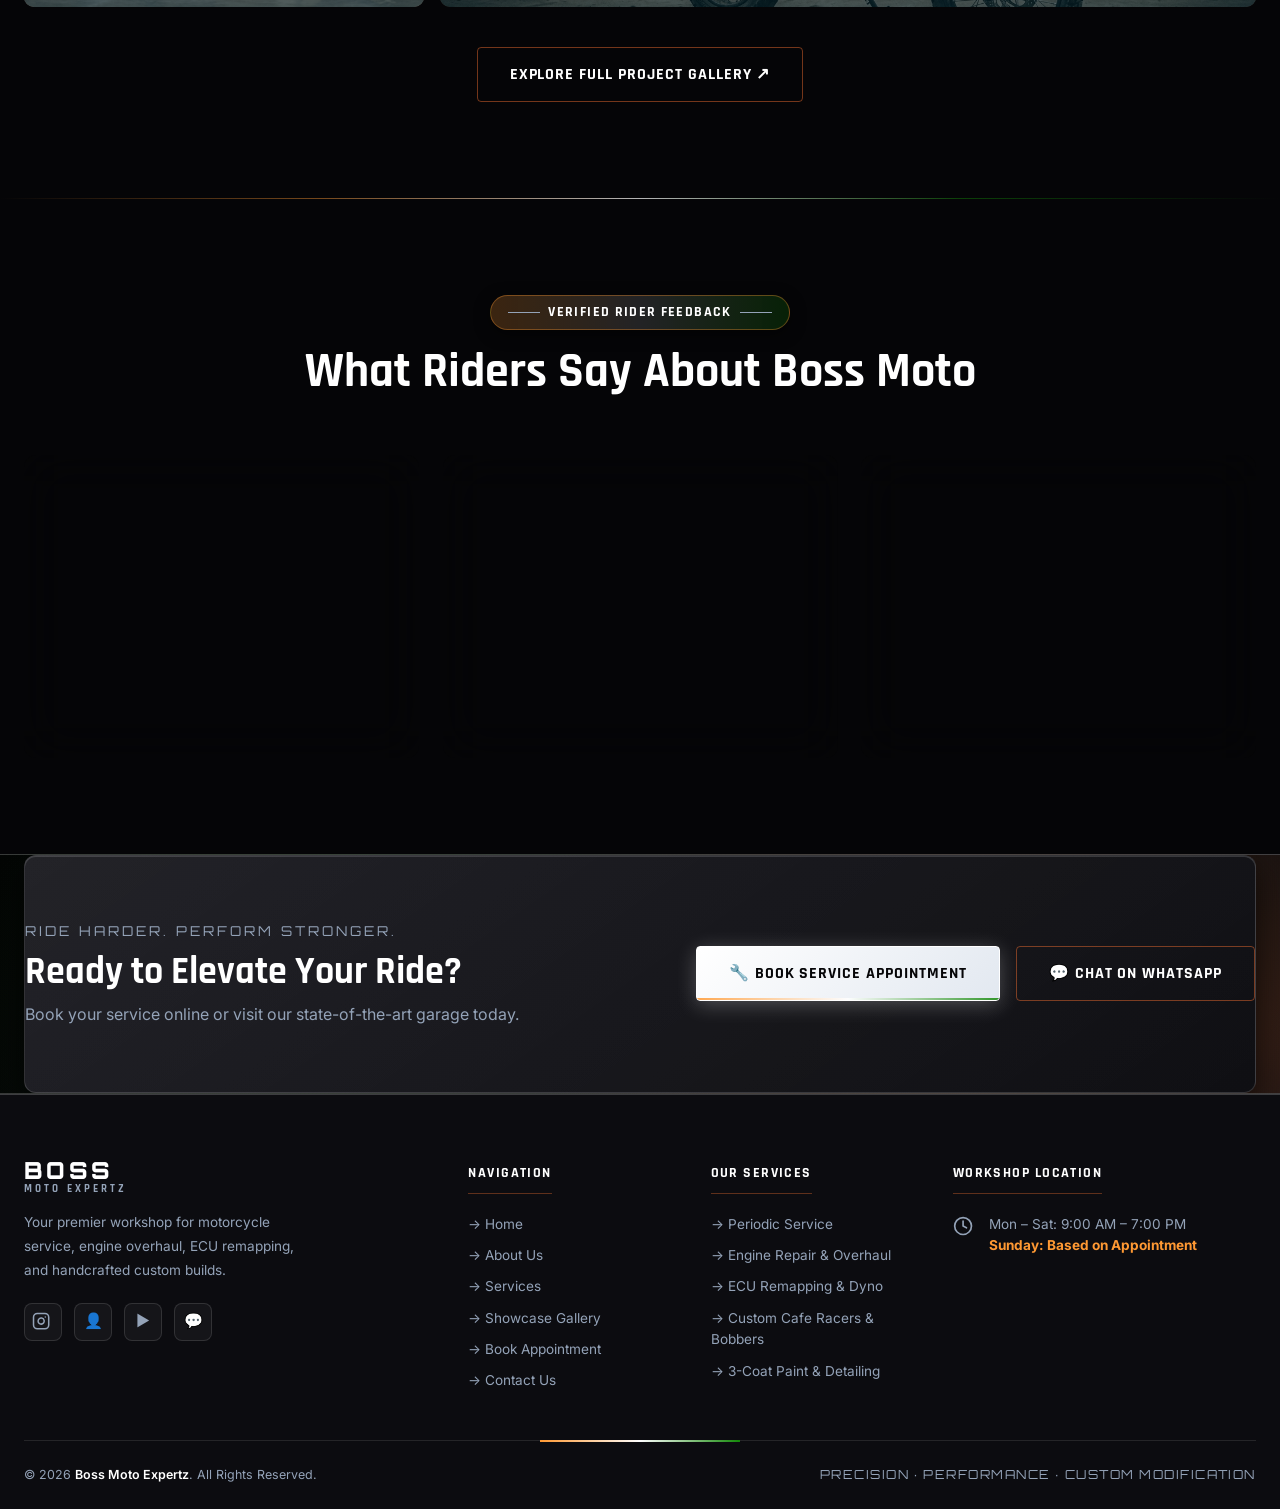
==== commit 9affbbb0: "organized" ====
--- a/index.html
+++ b/index.html
@@ -97,7 +97,6 @@
           <span class="brand-sub">MOTO EXPERTZ</span>
         </div>
       </a>
-
       <ul class="nav-links" role="list">
         <li><a href="index.html" class="nav-link active">Home</a></li>
         <li><a href="about.html" class="nav-link">About</a></li>
@@ -108,11 +107,9 @@
         <li><a href="investors.html" class="nav-link">Investors</a></li>
         <li><a href="contact.html" class="nav-link">Contact</a></li>
       </ul>
-
       <a href="booking.html" class="btn btn-primary btn-sm nav-cta" id="navBookBtn">
         🔧 Book Service
       </a>
-
       <button class="nav-toggle" id="navToggle" aria-label="Toggle Menu" aria-expanded="false">
         <span></span><span></span><span></span>
       </button>
@@ -152,26 +149,21 @@
       <div class="particle particle-5"></div>
     </div>
     <div class="hero-overlay"></div>
-
     <div class="container hero-content-grid">
       <!-- Left Column: High Impact Typography & CTAs -->
       <div class="hero-content">
-
         <div class="hero-tag">
           <span class="dot"></span>
           ⚡ APEX MOTORCYCLE & SUPERBIKE PERFORMANCE STUDIO
         </div>
-
         <h1 class="hero-title hero-title-large">
           <span class="hero-word word-build">PRECISION.</span>
           <span class="hero-word word-modify">MODIFICATION.</span>
           <span class="hero-word word-elevate accent">UNLEASHED.</span>
         </h1>
-
         <p class="hero-sub">
           Master workshop care for every motorcycle – from track-tuned superbikes & Royal Enfield custom bobbers to high-performance daily machines. Advanced diagnostics, ECU remapping & full custom builds.
         </p>
-
         <div class="hero-actions">
           <a href="booking.html" class="btn btn-primary" id="heroBookBtn">
             🔧 Schedule Service
@@ -183,7 +175,6 @@
             Explore Showcase ↗
           </a>
         </div>
-
         <div class="hero-stats">
           <div class="hero-stat">
             <div class="num" data-count="5000" data-suffix="+">0+</div>
@@ -213,7 +204,6 @@
             <p>Track-level valve shim timing, dyno tuning & high-rpm power optimization.</p>
           </div>
         </div>
-
         <div class="telemetry-card">
           <div class="telemetry-icon"><svg xmlns="http://www.w3.org/2000/svg" width="1.2em" height="1.2em" viewBox="0 0 24 24" fill="none" stroke="currentColor" stroke-width="2" stroke-linecap="round" stroke-linejoin="round" style="vertical-align:-0.125em; margin-right:4px;" class="lucide lucide-laptop"><path d="M20 16V7a2 2 0 0 0-2-2H6a2 2 0 0 0-2 2v9m16 0H4m16 0 1.28 2.55a1 1 0 0 1-.9 1.45H3.62a1 1 0 0 1-.9-1.45L4 16"/></svg></div>
           <div class="telemetry-info">
@@ -221,7 +211,6 @@
             <p>Custom fuel-map calibration, quickshifter setup & speed limiter removal.</p>
           </div>
         </div>
-
         <div class="telemetry-card">
           <div class="telemetry-icon"><svg xmlns="http://www.w3.org/2000/svg" width="1.2em" height="1.2em" viewBox="0 0 24 24" fill="none" stroke="currentColor" stroke-width="2" stroke-linecap="round" stroke-linejoin="round" style="vertical-align:-0.125em; margin-right:4px;" class="lucide lucide-palette"><circle cx="13.5" cy="6.5" r=".5" fill="currentColor"/><circle cx="17.5" cy="10.5" r=".5" fill="currentColor"/><circle cx="8.5" cy="7.5" r=".5" fill="currentColor"/><circle cx="6.5" cy="12.5" r=".5" fill="currentColor"/><path d="M12 2C6.5 2 2 6.5 2 12s4.5 10 10 10c.926 0 1.648-.746 1.648-1.688 0-.437-.18-.835-.437-1.125-.29-.289-.438-.652-.438-1.125a1.64 1.64 0 0 1 1.668-1.668h1.996c3.051 0 5.555-2.503 5.555-5.554C21.965 6.012 17.461 2 12 2z"/></svg></div>
           <div class="telemetry-info">
@@ -231,7 +220,6 @@
         </div>
       </div>
     </div>
-
     <div class="hero-scroll" aria-hidden="true">
       <div class="text">Scroll</div>
       <div class="line"></div>
@@ -246,7 +234,6 @@
         <h2 class="section-title" id="estimatorTitle">Instant Service & Price Calculator</h2>
         <p class="section-subtitle" style="margin: 0 auto;">Select your motorcycle CC displacement range (70cc – 1300cc+) and service package to get an instant estimated quote.</p>
       </div>
-
       <div class="estimator-box glass-card reveal">
         <div class="estimator-grid">
           <!-- Selection Column -->
@@ -261,7 +248,6 @@
                 <button type="button" class="pill-btn" data-category="superbike">🏎️ 500cc – 1300cc+ (Superbike & Twin)</button>
               </div>
             </div>
-
             <div class="control-group" style="margin-top: 1.5rem;">
               <label class="control-label">2. Select Service Package</label>
               <div class="pill-group" id="servicePackageGroup">
@@ -278,7 +264,6 @@
             <div class="summary-badge">Live Estimated Quote</div>
             <h3 class="summary-title" id="estPackageTitle">Periodic General Service</h3>
             <div class="summary-bike" id="estBikeTitle">Commuter Motorcycle (110–150cc)</div>
-
             <div class="summary-metrics">
               <div class="metric-item">
                 <span class="metric-label">Estimated Price:</span>
@@ -289,7 +274,6 @@
                 <span class="metric-value time" id="estTime">Up to 3 Hours</span>
               </div>
             </div>
-
             <div class="summary-checklist">
               <div class="checklist-title">Package Inclusions:</div>
               <ul id="estChecklist">
@@ -300,7 +284,6 @@
                 <li>✓ Complimentary Foam Wash & Polish</li>
               </ul>
             </div>
-
             <a href="booking.html" class="btn btn-primary btn-block" id="estBookBtn" style="margin-top:1.5rem;">
               Book This Package →
             </a>
@@ -309,7 +292,6 @@
       </div>
     </div>
   </section>
-
   <div class="section-divider"></div>
 
   <!-- ═══════════════════ BENTO GRID: WHY CHOOSE US ═══════════════════ -->
@@ -320,7 +302,6 @@
         <h2 class="section-title" id="whyTitle">Engineering Excellence For Every Ride</h2>
         <p class="section-subtitle" style="margin: 0 auto;">We merge deep mechanical precision, genuine OEM componentry, and passion for performance.</p>
       </div>
-
       <div class="bento-grid">
         <!-- Bento Item 1: Large Featured Card -->
         <div class="bento-card bento-lg glass-card reveal">
@@ -376,7 +357,6 @@
       </div>
     </div>
   </section>
-
   <div class="section-divider"></div>
 
   <!-- ═══════════════════ SERVICES ═══════════════════ -->
@@ -387,9 +367,7 @@
         <h2 class="section-title" id="servicesTitle">Our Signature Services</h2>
         <p class="section-subtitle">Comprehensive solutions from basic periodic service to complete custom engine rebuilds.</p>
       </div>
-
       <div class="services-grid">
-
         <article class="service-card reveal reveal-delay-1">
           <div class="service-img">
             <img src="assets/services/general_service.jpg" alt="General Bike Service" loading="lazy" />
@@ -403,7 +381,6 @@
             <a href="services.html#maintenance" class="btn-ghost">View Specs <svg xmlns="http://www.w3.org/2000/svg" viewBox="0 0 20 20" fill="currentColor" width="16"><path fill-rule="evenodd" d="M10.293 3.293a1 1 0 011.414 0l6 6a1 1 0 010 1.414l-6 6a1 1 0 01-1.414-1.414L14.586 11H3a1 1 0 110-2h11.586l-4.293-4.293a1 1 0 010-1.414z" clip-rule="evenodd" /></svg></a>
           </div>
         </article>
-
         <article class="service-card reveal reveal-delay-2">
           <div class="service-img">
             <img src="assets/services/engine_repair.jpg" alt="Engine Repair" loading="lazy" />
@@ -417,7 +394,6 @@
             <a href="services.html#repairs" class="btn-ghost">View Specs <svg xmlns="http://www.w3.org/2000/svg" viewBox="0 0 20 20" fill="currentColor" width="16"><path fill-rule="evenodd" d="M10.293 3.293a1 1 0 011.414 0l6 6a1 1 0 010 1.414l-6 6a1 1 0 01-1.414-1.414L14.586 11H3a1 1 0 110-2h11.586l-4.293-4.293a1 1 0 010-1.414z" clip-rule="evenodd" /></svg></a>
           </div>
         </article>
-
         <article class="service-card reveal reveal-delay-3">
           <div class="service-img">
             <img src="assets/services/ecu_tuning.jpg" alt="ECU Tuning" loading="lazy" />
@@ -431,7 +407,6 @@
             <a href="services.html#performance" class="btn-ghost">View Specs <svg xmlns="http://www.w3.org/2000/svg" viewBox="0 0 20 20" fill="currentColor" width="16"><path fill-rule="evenodd" d="M10.293 3.293a1 1 0 011.414 0l6 6a1 1 0 010 1.414l-6 6a1 1 0 01-1.414-1.414L14.586 11H3a1 1 0 110-2h11.586l-4.293-4.293a1 1 0 010-1.414z" clip-rule="evenodd" /></svg></a>
           </div>
         </article>
-
         <article class="service-card reveal reveal-delay-4">
           <div class="service-img">
             <img src="assets/services/custom_build.jpg" alt="Custom Modification" loading="lazy" />
@@ -445,7 +420,6 @@
             <a href="services.html#modifications" class="btn-ghost">View Specs <svg xmlns="http://www.w3.org/2000/svg" viewBox="0 0 20 20" fill="currentColor" width="16"><path fill-rule="evenodd" d="M10.293 3.293a1 1 0 011.414 0l6 6a1 1 0 010 1.414l-6 6a1 1 0 01-1.414-1.414L14.586 11H3a1 1 0 110-2h11.586l-4.293-4.293a1 1 0 010-1.414z" clip-rule="evenodd" /></svg></a>
           </div>
         </article>
-
         <article class="service-card reveal reveal-delay-5">
           <div class="service-img">
             <img src="assets/services/bike_painting.jpg" alt="Bike Painting" loading="lazy" />
@@ -458,7 +432,6 @@
             <a href="services.html#modifications" class="btn-ghost">View Specs <svg xmlns="http://www.w3.org/2000/svg" viewBox="0 0 20 20" fill="currentColor" width="16"><path fill-rule="evenodd" d="M10.293 3.293a1 1 0 011.414 0l6 6a1 1 0 010 1.414l-6 6a1 1 0 01-1.414-1.414L14.586 11H3a1 1 0 110-2h11.586l-4.293-4.293a1 1 0 010-1.414z" clip-rule="evenodd" /></svg></a>
           </div>
         </article>
-
         <article class="service-card reveal reveal-delay-6">
           <div class="service-img">
             <img src="assets/services/brake_suspension.jpg" alt="Brake & Suspension Work" loading="lazy" />
@@ -471,15 +444,12 @@
             <a href="services.html#repairs" class="btn-ghost">View Specs <svg xmlns="http://www.w3.org/2000/svg" viewBox="0 0 20 20" fill="currentColor" width="16"><path fill-rule="evenodd" d="M10.293 3.293a1 1 0 011.414 0l6 6a1 1 0 010 1.414l-6 6a1 1 0 01-1.414-1.414L14.586 11H3a1 1 0 110-2h11.586l-4.293-4.293a1 1 0 010-1.414z" clip-rule="evenodd" /></svg></a>
           </div>
         </article>
-
-      </div>
-
+      </div>
       <div class="text-center" style="margin-top:3rem;">
         <a href="services.html" class="btn btn-outline">Explore All Services & Packages ↗</a>
       </div>
     </div>
   </section>
-
   <div class="section-divider"></div>
 
   <!-- ═══════════════════ BRANDS ═══════════════════ -->
@@ -585,7 +555,6 @@
       </div>
     </div>
   </section>
-
   <div class="section-divider"></div>
 
   <!-- ═══════════════════ MODIFICATION SHOWCASE ═══════════════════ -->
@@ -596,7 +565,6 @@
         <h2 class="section-title" id="showcaseTitle">Handcrafted Custom Builds</h2>
         <p class="section-subtitle">Explore custom builds engineered and restored directly in our garage.</p>
       </div>
-
       <div class="showcase-grid">
         <div class="showcase-item reveal reveal-delay-1">
           <img src="assets/gallery/re_bobber.jpg" alt="Modified Royal Enfield Bobber" class="showcase-img" loading="lazy" />
@@ -623,13 +591,11 @@
           </div>
         </div>
       </div>
-
       <div class="text-center" style="margin-top:2.5rem;">
         <a href="gallery.html" class="btn btn-outline">Explore Full Project Gallery ↗</a>
       </div>
     </div>
   </section>
-
   <div class="section-divider"></div>
 
   <!-- ═══════════════════ REVIEWS ═══════════════════ -->
@@ -639,9 +605,7 @@
         <div class="section-label">Verified Rider Feedback</div>
         <h2 class="section-title" id="testimonialsTitle">What Riders Say About Boss Moto</h2>
       </div>
-
       <div class="testimonials-grid">
-
         <article class="testimonial-card glass-card reveal reveal-delay-1">
           <div class="testimonial-stars">⭐⭐⭐⭐⭐</div>
           <p class="testimonial-text">"Best bike workshop in town! My Royal Enfield Himalayan had a persistent oil leak that two other garages couldn't locate. Boss Moto Expertz diagnosed and fixed it clean. Top class transparency!"</p>
@@ -653,7 +617,6 @@
             </div>
           </div>
         </article>
-
         <article class="testimonial-card glass-card reveal reveal-delay-2">
           <div class="testimonial-stars">⭐⭐⭐⭐⭐</div>
           <p class="testimonial-text">"Got my Yamaha RX100 restored here. The chrome finish, engine note, and throttle response are unreal. Brings back all 90s memories. Worth every single rupee!"</p>
@@ -665,7 +628,6 @@
             </div>
           </div>
         </article>
-
         <article class="testimonial-card glass-card reveal reveal-delay-3">
           <div class="testimonial-stars">⭐⭐⭐⭐⭐</div>
           <p class="testimonial-text">"The ECU dyno tuning on my KTM Duke 390 made a huge difference. Mid-range torque feels punchier and heating is significantly lower. Honest mechanics who really know performance."</p>
@@ -677,7 +639,6 @@
             </div>
           </div>
         </article>
-
       </div>
     </div>
   </section>
@@ -705,7 +666,6 @@
   <footer role="contentinfo">
     <div class="container">
       <div class="footer-grid">
-
         <div class="footer-brand">
           <div class="nav-brand" style="margin-bottom:1rem;">
             <span class="brand-boss" style="font-size:1.4rem;">BOSS</span>
@@ -719,7 +679,6 @@
             <a href="https://wa.me/916379929963" target="_blank" rel="noopener" class="social-link" aria-label="WhatsApp">💬</a>
           </div>
         </div>
-
         <div class="footer-col">
           <h4>Navigation</h4>
           <ul>
@@ -731,7 +690,6 @@
             <li><a href="contact.html">→ Contact Us</a></li>
           </ul>
         </div>
-
         <div class="footer-col">
           <h4>Our Services</h4>
           <ul>
@@ -742,14 +700,11 @@
             <li><a href="services.html#modifications">→ 3-Coat Paint & Detailing</a></li>
           </ul>
         </div>
-
         <div class="footer-col">
           <h4>Workshop Location</h4>
           <div class="footer-contact-item"><span class="icon"><svg xmlns="http://www.w3.org/2000/svg" width="1.2em" height="1.2em" viewBox="0 0 24 24" fill="none" stroke="currentColor" stroke-width="2" stroke-linecap="round" stroke-linejoin="round" style="vertical-align:-0.125em; margin-right:4px;"><circle cx="12" cy="12" r="10"></circle><polyline points="12 6 12 12 16 14"></polyline></svg></span><span>Mon – Sat: 9:00 AM – 7:00 PM<br><strong style="color:var(--orange);">Sunday: Based on Appointment</strong></span></div>
         </div>
-
-      </div>
-
+      </div>
       <div class="footer-bottom">
         <p>© 2026 <span class="tagline">Boss Moto Expertz</span>. All Rights Reserved.</p>
         <p class="footer-tagline">PRECISION · PERFORMANCE · CUSTOM MODIFICATION</p>
@@ -766,9 +721,8 @@
       </svg>
     </a>
   </div>
-
   <button class="back-to-top" id="backToTop" aria-label="Back to top">↑</button>
 
   <script src="js/main.js?v=108"></script>
 </body>
-</html>
+</html>
--- a/css/style.css
+++ b/css/style.css
@@ -1,7 +1,46 @@
-/* ============================================================
-   BOSS MOTO EXPERTZ – Design System
-   Bright Periwinkle Blue & Electric Indigo Theme
-   ============================================================ */
+/* ============================================================================
+   BOSS MOTO EXPERTZ – MASTER STYLESHEET (style.css)
+   Theme: Stealth Obsidian Black & Sterling Platinum Chrome with Subtle Indian Tricolor
+   ============================================================================
+   TABLE OF CONTENTS:
+    01. CSS Custom Properties / Design Tokens (:root)
+    02. Reset & Base Typography Elements
+    03. Global Utility Classes & Layout Containers
+    04. Core Typography Hierarchy (h1–h6, .section-title)
+    05. Button Styles (.btn, .btn-primary, .btn-outline, .btn-ghost)
+    06. Header & Desktop Navigation (.navbar, .nav-logo, .nav-links)
+    07. Mobile Navigation Drawer & Hamburger Toggle (.mobile-menu)
+    08. Hero Section & Animated Particles (.hero, .hero-bg)
+    09. Glassmorphism Surface Cards (.glass-card)
+    10. Bike & Workshop Telemetry Badges
+    11. Interactive Quick Estimator Component
+    12. Bento Grid System (.bento-grid, .bento-card)
+    13. Why Choose Us Feature Cards (.why-card)
+    14. Services Grid Cards (.service-card)
+    15. Brands We Service Grid (.brands-grid, .brand-card)
+    16. Showcase / Gallery Grid (.gallery-grid)
+    17. Process / Workflow Timeline (.timeline, .step)
+    18. Testimonials Section (.testimonials, .testi-card)
+    19. Call to Action Banner (.cta-banner)
+    20. Site Footer (.footer, .footer-col)
+    21. Page Hero Banner (inner sub-pages header)
+    22. About Page Layout & Storytelling
+    23. Services Page & Detail Service Cards
+    24. Gallery Page & Masonry Grid Layout
+    25. Lightbox Modal (.lightbox)
+    26. Booking Page Layout & Form Elements
+    27. Contact Page Layout, Map & Details
+    28. Floating WhatsApp Action Button
+    29. Scroll Animations & Reveal Transitions
+    30. Section Dividers & Accent Lines
+    31. Responsive Media Queries (@media breakpoints)
+    32. Services Page Extended Search & Filter Bar
+    33. 3D Marquee & Testimonials Showcase
+    34. Enhanced Black & Sterling Silver Card Effects
+    35. Subtle Indian Tricolor Design Elements
+    36. Local SEO FAQ Accordions & Service Areas
+    37. Accessibility (Skip to Content & Focus Rings)
+   ============================================================================ */
 
 @import url('https://fonts.googleapis.com/css2?family=Rajdhani:wght@400;500;600;700&family=Inter:wght@300;400;500;600;700&family=Orbitron:wght@400;700;900&display=swap');
 
